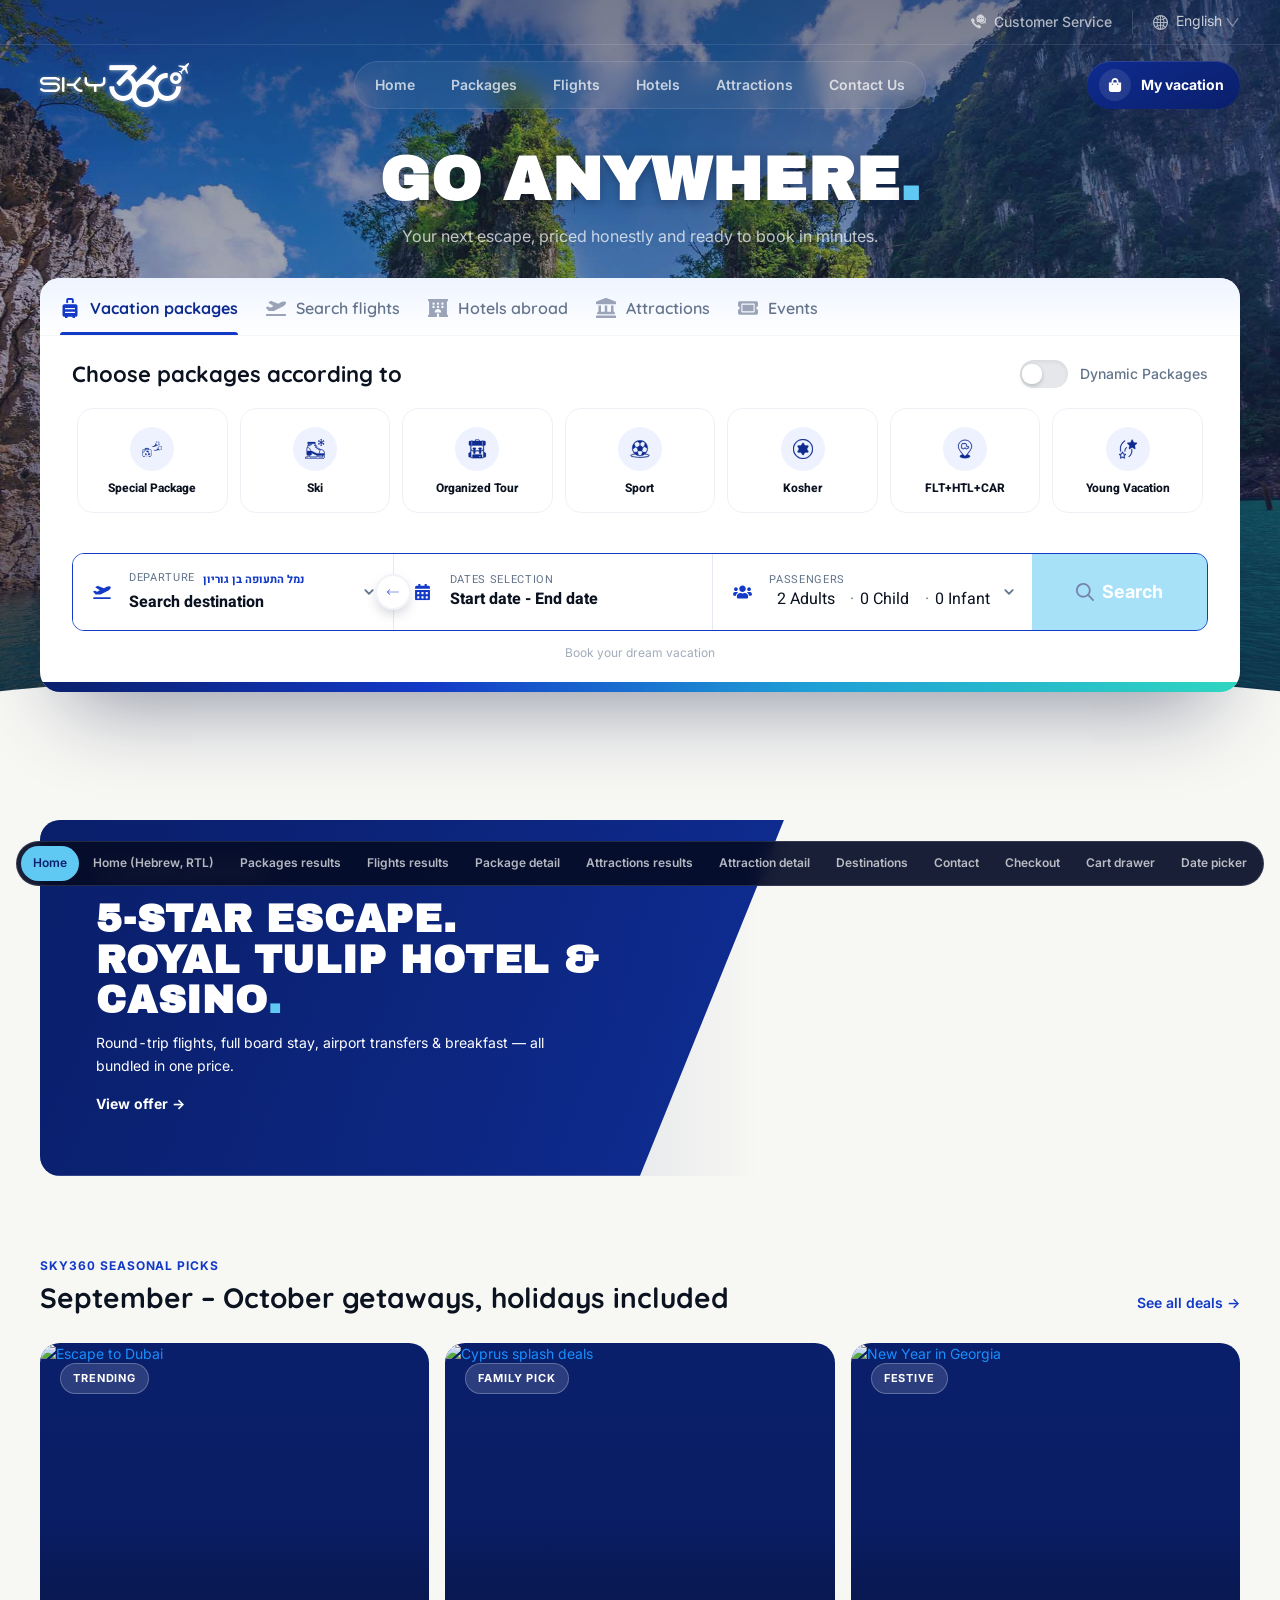
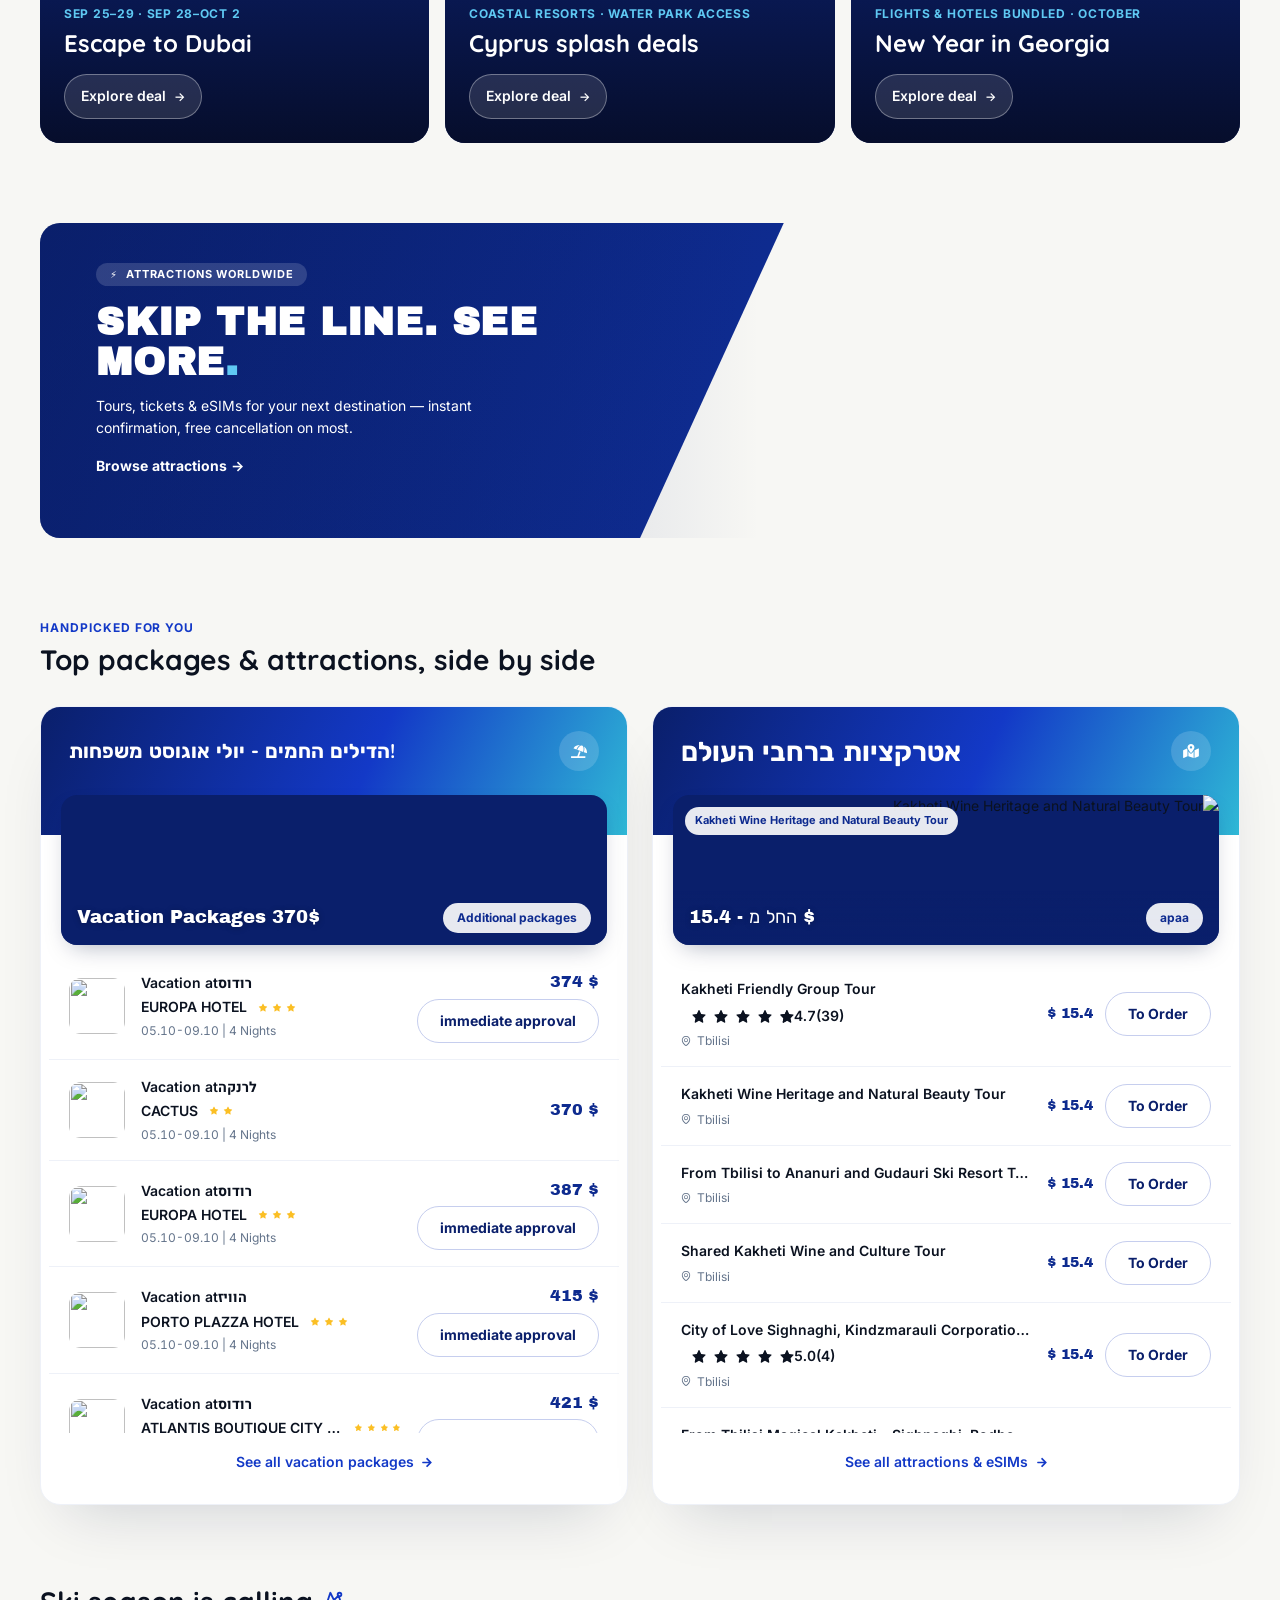
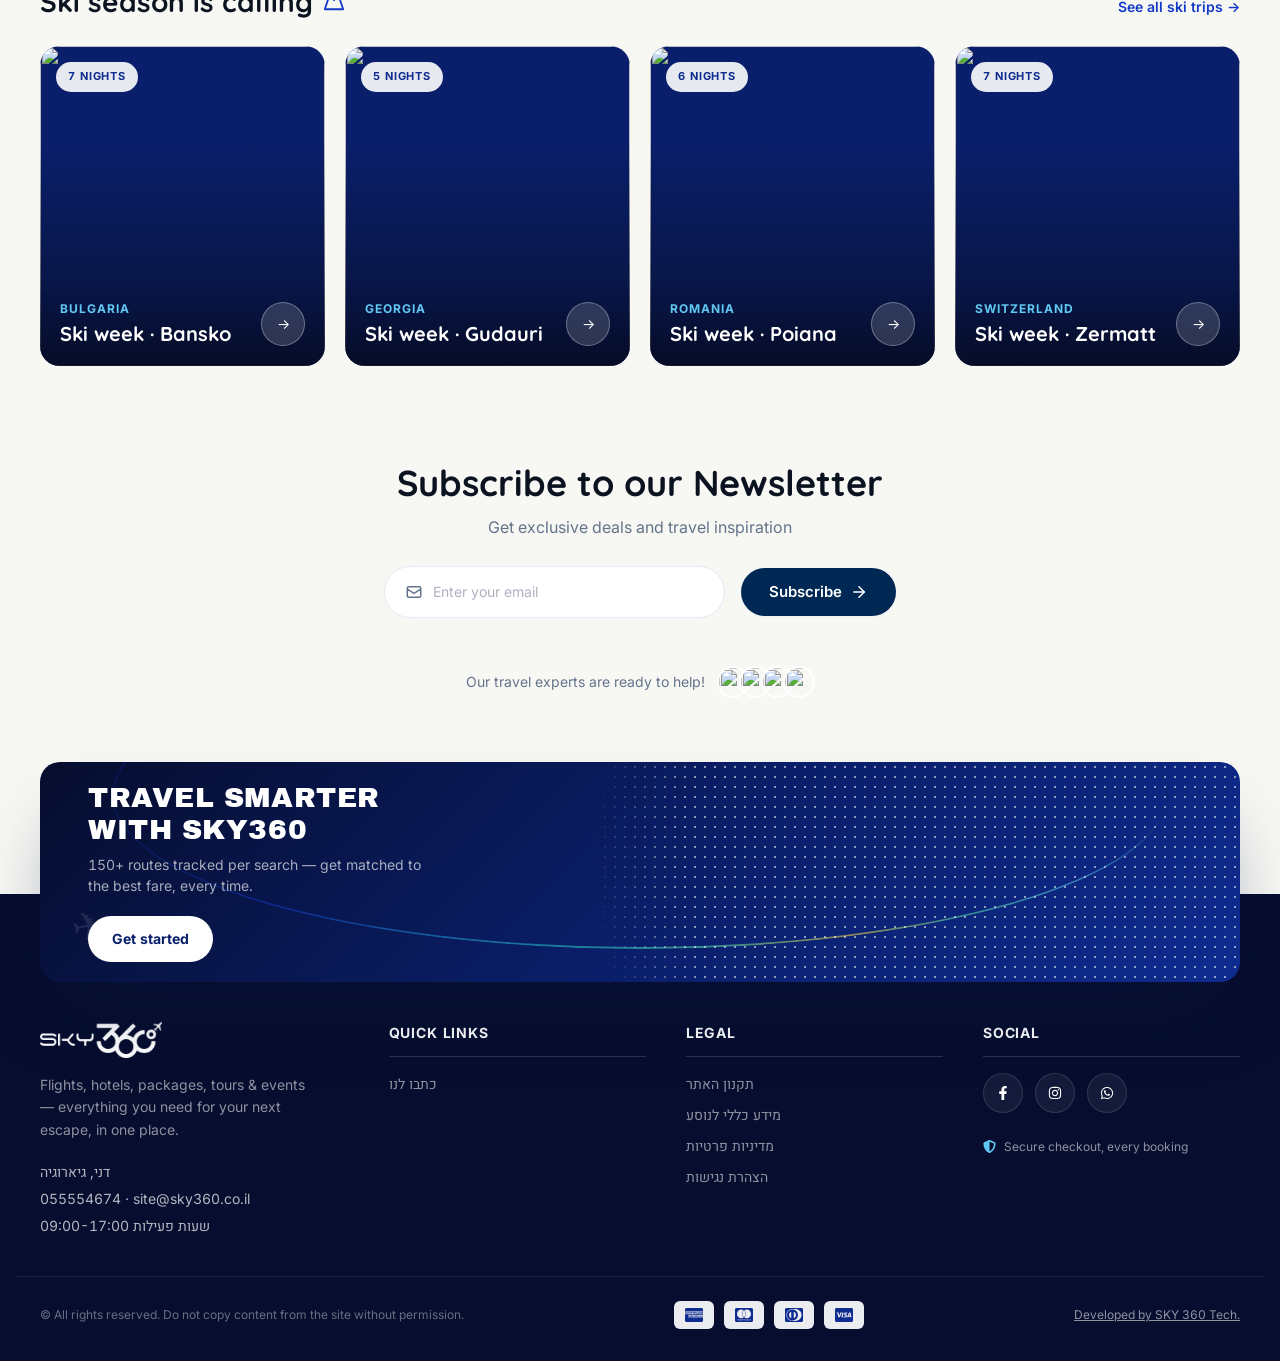
==== index.html @ aa39184b "Sky360 B2C concept — static visual showcase" ====
<!DOCTYPE html>
<html lang="en" translate="no" dir="ltr"><head>
    <meta charset="utf-8">
    <meta name="google" content="notranslate">
    <link rel="icon" href="https://stg-files-upload.s3.eu-central-1.amazonaws.com/uploads/8/Website/dummy_174161148667cee1debe1159.61305663.png">
    <meta name="viewport" content="width=device-width, initial-scale=1, maximum-scale=1.0">
    <meta name="theme-color" content="#000000">

    <!-- Leaflet CSS -->
    

    <!-- <link rel="stylesheet" href="//cdnjs.cloudflare.com/ajax/libs/leaflet.draw/1.0.4/leaflet.draw.css" /> -->

    <!-- Make sure you put this AFTER Leaflet's CSS -->
    <!-- <script
      src="https://unpkg.com/leaflet@1.9.4/dist/leaflet.js"
      integrity="sha256-20nQCchB9co0qIjJZRGuk2/Z9VM+kNiyxNV1lvTlZBo="
      crossorigin=""
    ></script> -->

    <!--
      manifest.json provides metadata used when your web app is installed on a
      user's mobile device or desktop. See https://developers.google.com/web/fundamentals/web-app-manifest/
    -->
    <!-- Concept typography: Inter (body, Hebrew+Latin), Archivo Black (display), Quicksand (round),
         Rubik (Hebrew display/round fallback — Archivo Black and Quicksand are Latin-only). -->
    <link rel="preconnect" href="https://fonts.googleapis.com">
    <link rel="preconnect" href="https://fonts.gstatic.com" crossorigin="">
    <link href="https://fonts.googleapis.com/css2?family=Inter:wght@400;500;600;700;800;900&amp;family=Archivo+Black&amp;family=Quicksand:wght@500;600;700&amp;family=Rubik:wght@500;600;700;800;900&amp;display=swap" rel="stylesheet">
    <link rel="manifest" href="/manifest.json">
    <!--
      Notice the use of  in the tags above.
      It will be replaced with the URL of the `public` folder during the build.
      Only files inside the `public` folder can be referenced from the HTML.

      Unlike "/favicon.ico" or "favicon.ico", "/favicon.ico" will
      work correctly both with client-side routing and a non-root public URL.
      Learn how to configure a non-root public URL by running `npm run build`.
    -->
  <title>Tazo Playground</title><link rel="stylesheet" href="/site.css">
<link rel="stylesheet" href="/showcase.css">
</head>
  <body data-showcase="1" data-vpfsize="0" data-vplspacing="0" data-vpwspacing="0" data-vpimgalt="0"><nav id="vplugin-top-hidden-link"></nav>
    
    <div id="root"><div class="App direction-ltr b2c-sky360 is-home is-concept-demo" id="App" dir="ltr"><div id="ShoppingCart" class="shopping_cart  concept-cart-drawer"><div class="header header-closed"><svg xmlns="http://www.w3.org/2000/svg" id="Capa_1" enable-background="new 0 0 512 512" height="512" viewBox="0 0 512 512" width="512" class="shopping-cart-svg"><path d="m83.191 496.616c-.104 4.043 1.431 7.958 4.254 10.854s6.697 4.53 10.742 4.53h315.627c4.045 0 7.918-1.633 10.741-4.53s4.357-6.811 4.254-10.854l-1.014-39.616h-343.59z"></path><path d="m419.215 121.685c-.208-8.132-6.86-14.616-14.995-14.616h-66.72v-25.569c0-44.939-36.561-81.5-81.5-81.5s-81.5 36.561-81.5 81.5v25.569h-66.72c-8.135 0-14.787 6.484-14.995 14.616l-7.812 305.315h342.055zm-214.715-40.185c0-28.397 23.103-51.5 51.5-51.5s51.5 23.103 51.5 51.5v25.569h-103zm122.186 245.842c-2.859 4.49-7.711 6.944-12.666 6.944-2.758 0-5.546-.759-8.044-2.35l-34.976-22.275v28.757l15.604 15.604c5.858 5.858 5.858 15.355 0 21.213-2.929 2.928-6.769 4.393-10.606 4.393-3.839 0-7.678-1.464-10.606-4.394l-9.392-9.39-9.391 9.391c-5.857 5.858-15.355 5.858-21.213 0s-5.858-15.355 0-21.213l15.604-15.604v-28.757l-34.976 22.275c-2.497 1.591-5.287 2.35-8.044 2.35-4.955 0-9.806-2.454-12.666-6.944-4.45-6.987-2.393-16.259 4.595-20.709l51.091-32.539v-46.562c0-8.284 6.716-15 15-15s15 6.716 15 15v46.562l51.091 32.539c6.987 4.45 9.045 13.721 4.595 20.709z"></path></svg><div>My vacation</div></div></div><button class="bot-fab " aria-label="Chat"><svg stroke="currentColor" fill="currentColor" stroke-width="0" viewBox="0 0 512 512" height="26" width="26" xmlns="http://www.w3.org/2000/svg"><path fill="none" stroke-linecap="round" stroke-miterlimit="10" stroke-width="32" d="M431 320.6c-1-3.6 1.2-8.6 3.3-12.2a33.68 33.68 0 012.1-3.1A162 162 0 00464 215c.3-92.2-77.5-167-173.7-167-83.9 0-153.9 57.1-170.3 132.9a160.7 160.7 0 00-3.7 34.2c0 92.3 74.8 169.1 171 169.1 15.3 0 35.9-4.6 47.2-7.7s22.5-7.2 25.4-8.3a26.44 26.44 0 019.3-1.7 26 26 0 0110.1 2l56.7 20.1a13.52 13.52 0 003.9 1 8 8 0 008-8 12.85 12.85 0 00-.5-2.7z"></path><path fill="none" stroke-linecap="round" stroke-miterlimit="10" stroke-width="32" d="M66.46 232a146.23 146.23 0 006.39 152.67c2.31 3.49 3.61 6.19 3.21 8s-11.93 61.87-11.93 61.87a8 8 0 002.71 7.68A8.17 8.17 0 0072 464a7.26 7.26 0 002.91-.6l56.21-22a15.7 15.7 0 0112 .2c18.94 7.38 39.88 12 60.83 12A159.21 159.21 0 00284 432.11"></path></svg></button><div class="app-wrapper "><div id="Header_dup-layout-wrapper" class="Header_dup"><div class="EDIT-LAYOUT  ONLY-EDIT  "><header class="header-nav " id="header"><div class="header-wrapper"><div class="header-set-3"><div class="header-links header-links-set-3 header-set-3__utility"><div class="customer-support trigger-button"><svg xmlns="http://www.w3.org/2000/svg" width="20px" height="20px" viewBox="0 0 168 156" version="1.1"><g id="#00cbffff"><path fill="var(--primary-color)" opacity="1.00" d=" M 85.98 4.98 C 96.75 -0.27 109.61 -1.07 120.91 2.94 C 133.95 7.35 144.65 18.07 149.12 31.08 C 153.22 42.61 152.38 55.80 146.82 66.71 C 141.27 77.92 130.90 86.61 118.88 90.09 C 105.83 93.99 91.10 91.70 79.92 83.88 C 73.40 86.48 66.87 89.04 60.38 91.71 C 63.09 85.22 65.62 78.66 68.24 72.13 C 59.84 60.33 57.88 44.38 62.78 30.79 C 66.75 19.59 75.26 10.11 85.98 4.98 M 79.16 40.25 C 74.81 41.99 73.94 48.53 77.79 51.27 C 81.48 54.59 87.96 51.83 88.39 46.97 C 89.18 42.18 83.50 37.91 79.16 40.25 M 103.24 40.24 C 98.89 41.94 97.95 48.49 101.80 51.24 C 105.49 54.61 112.02 51.84 112.44 46.95 C 113.20 42.18 107.57 37.93 103.24 40.24 M 127.17 40.29 C 122.91 42.04 122.04 48.49 125.82 51.22 C 129.49 54.62 136.02 51.85 136.48 46.99 C 137.29 42.16 131.51 37.85 127.17 40.29 Z"></path><path fill="var(--primary-color)" opacity="1.00" d=" M 151.56 21.65 C 160.85 28.95 166.64 40.26 168.00 51.92 L 168.00 62.36 C 166.91 69.70 164.31 76.81 160.08 82.93 C 162.93 89.04 164.68 95.66 168.00 101.52 L 168.00 101.89 C 161.34 100.08 155.08 97.07 148.69 94.53 C 140.49 99.81 130.86 103.06 121.04 102.59 C 115.06 102.62 109.39 100.61 103.67 99.17 C 103.59 98.69 103.53 98.21 103.48 97.74 C 125.08 99.88 146.51 85.37 154.23 65.34 C 159.78 51.35 159.05 34.79 151.56 21.65 Z"></path><path fill="var(--primary-color)" opacity="1.00" d=" M 9.69 46.76 C 12.76 44.37 15.73 40.96 19.97 41.05 C 23.08 40.92 26.06 42.58 27.79 45.13 C 32.12 51.21 36.43 57.31 40.71 63.43 C 42.81 66.32 43.24 70.35 41.48 73.51 C 39.36 77.48 37.03 81.33 34.70 85.17 C 44.61 98.70 56.67 110.60 70.07 120.65 C 74.45 118.30 78.55 115.41 83.09 113.38 C 86.91 111.71 90.94 113.69 93.95 116.04 C 99.42 119.95 104.95 123.76 110.39 127.70 C 114.30 130.31 115.67 136.07 113.00 140.03 C 110.22 144.14 106.83 147.82 103.42 151.42 C 101.32 153.73 98.53 156.30 95.12 155.47 C 73.31 150.80 54.06 138.08 38.00 122.99 C 20.39 105.95 5.34 84.92 0.00 60.65 L 0.00 56.95 C 2.28 52.78 6.25 49.92 9.69 46.76 Z"></path></g></svg>Customer Service</div><div class="site-lang  "><span role="img" aria-label="global" class="anticon anticon-global language-selector-globe"><svg viewBox="64 64 896 896" focusable="false" data-icon="global" width="1em" height="1em" fill="currentColor" aria-hidden="true"><path d="M854.4 800.9c.2-.3.5-.6.7-.9C920.6 722.1 960 621.7 960 512s-39.4-210.1-104.8-288c-.2-.3-.5-.5-.7-.8-1.1-1.3-2.1-2.5-3.2-3.7-.4-.5-.8-.9-1.2-1.4l-4.1-4.7-.1-.1c-1.5-1.7-3.1-3.4-4.6-5.1l-.1-.1c-3.2-3.4-6.4-6.8-9.7-10.1l-.1-.1-4.8-4.8-.3-.3c-1.5-1.5-3-2.9-4.5-4.3-.5-.5-1-1-1.6-1.5-1-1-2-1.9-3-2.8-.3-.3-.7-.6-1-1C736.4 109.2 629.5 64 512 64s-224.4 45.2-304.3 119.2c-.3.3-.7.6-1 1-1 .9-2 1.9-3 2.9-.5.5-1 1-1.6 1.5-1.5 1.4-3 2.9-4.5 4.3l-.3.3-4.8 4.8-.1.1c-3.3 3.3-6.5 6.7-9.7 10.1l-.1.1c-1.6 1.7-3.1 3.4-4.6 5.1l-.1.1c-1.4 1.5-2.8 3.1-4.1 4.7-.4.5-.8.9-1.2 1.4-1.1 1.2-2.1 2.5-3.2 3.7-.2.3-.5.5-.7.8C103.4 301.9 64 402.3 64 512s39.4 210.1 104.8 288c.2.3.5.6.7.9l3.1 3.7c.4.5.8.9 1.2 1.4l4.1 4.7c0 .1.1.1.1.2 1.5 1.7 3 3.4 4.6 5l.1.1c3.2 3.4 6.4 6.8 9.6 10.1l.1.1c1.6 1.6 3.1 3.2 4.7 4.7l.3.3c3.3 3.3 6.7 6.5 10.1 9.6 80.1 74 187 119.2 304.5 119.2s224.4-45.2 304.3-119.2a300 300 0 0010-9.6l.3-.3c1.6-1.6 3.2-3.1 4.7-4.7l.1-.1c3.3-3.3 6.5-6.7 9.6-10.1l.1-.1c1.5-1.7 3.1-3.3 4.6-5 0-.1.1-.1.1-.2 1.4-1.5 2.8-3.1 4.1-4.7.4-.5.8-.9 1.2-1.4a99 99 0 003.3-3.7zm4.1-142.6c-13.8 32.6-32 62.8-54.2 90.2a444.07 444.07 0 00-81.5-55.9c11.6-46.9 18.8-98.4 20.7-152.6H887c-3 40.9-12.6 80.6-28.5 118.3zM887 484H743.5c-1.9-54.2-9.1-105.7-20.7-152.6 29.3-15.6 56.6-34.4 81.5-55.9A373.86 373.86 0 01887 484zM658.3 165.5c39.7 16.8 75.8 40 107.6 69.2a394.72 394.72 0 01-59.4 41.8c-15.7-45-35.8-84.1-59.2-115.4 3.7 1.4 7.4 2.9 11 4.4zm-90.6 700.6c-9.2 7.2-18.4 12.7-27.7 16.4V697a389.1 389.1 0 01115.7 26.2c-8.3 24.6-17.9 47.3-29 67.8-17.4 32.4-37.8 58.3-59 75.1zm59-633.1c11 20.6 20.7 43.3 29 67.8A389.1 389.1 0 01540 327V141.6c9.2 3.7 18.5 9.1 27.7 16.4 21.2 16.7 41.6 42.6 59 75zM540 640.9V540h147.5c-1.6 44.2-7.1 87.1-16.3 127.8l-.3 1.2A445.02 445.02 0 00540 640.9zm0-156.9V383.1c45.8-2.8 89.8-12.5 130.9-28.1l.3 1.2c9.2 40.7 14.7 83.5 16.3 127.8H540zm-56 56v100.9c-45.8 2.8-89.8 12.5-130.9 28.1l-.3-1.2c-9.2-40.7-14.7-83.5-16.3-127.8H484zm-147.5-56c1.6-44.2 7.1-87.1 16.3-127.8l.3-1.2c41.1 15.6 85 25.3 130.9 28.1V484H336.5zM484 697v185.4c-9.2-3.7-18.5-9.1-27.7-16.4-21.2-16.7-41.7-42.7-59.1-75.1-11-20.6-20.7-43.3-29-67.8 37.2-14.6 75.9-23.3 115.8-26.1zm0-370a389.1 389.1 0 01-115.7-26.2c8.3-24.6 17.9-47.3 29-67.8 17.4-32.4 37.8-58.4 59.1-75.1 9.2-7.2 18.4-12.7 27.7-16.4V327zM365.7 165.5c3.7-1.5 7.3-3 11-4.4-23.4 31.3-43.5 70.4-59.2 115.4-21-12-40.9-26-59.4-41.8 31.8-29.2 67.9-52.4 107.6-69.2zM165.5 365.7c13.8-32.6 32-62.8 54.2-90.2 24.9 21.5 52.2 40.3 81.5 55.9-11.6 46.9-18.8 98.4-20.7 152.6H137c3-40.9 12.6-80.6 28.5-118.3zM137 540h143.5c1.9 54.2 9.1 105.7 20.7 152.6a444.07 444.07 0 00-81.5 55.9A373.86 373.86 0 01137 540zm228.7 318.5c-39.7-16.8-75.8-40-107.6-69.2 18.5-15.8 38.4-29.7 59.4-41.8 15.7 45 35.8 84.1 59.2 115.4-3.7-1.4-7.4-2.9-11-4.4zm292.6 0c-3.7 1.5-7.3 3-11 4.4 23.4-31.3 43.5-70.4 59.2-115.4 21 12 40.9 26 59.4 41.8a373.81 373.81 0 01-107.6 69.2z"></path></svg></span><div class="ant-select ant-select-borderless language-selector  ant-select-single ant-select-show-arrow"><div class="ant-select-selector"><span class="ant-select-selection-search"><input type="search" autocomplete="off" class="ant-select-selection-search-input" role="combobox" aria-expanded="false" aria-haspopup="listbox" aria-owns="rc_select_0_list" aria-autocomplete="list" aria-controls="rc_select_0_list" aria-activedescendant="rc_select_0_list_0" readonly="" unselectable="on" value="" id="rc_select_0" style="opacity: 0;"></span><span class="ant-select-selection-item" title="English">English</span></div><span class="ant-select-arrow" unselectable="on" aria-hidden="true" style="user-select: none;"><span role="img" aria-label="down" class="anticon anticon-down ant-select-suffix"><svg viewBox="64 64 896 896" focusable="false" data-icon="down" width="1em" height="1em" fill="currentColor" aria-hidden="true"><path d="M884 256h-75c-5.1 0-9.9 2.5-12.9 6.6L512 654.2 227.9 262.6c-3-4.1-7.8-6.6-12.9-6.6h-75c-6.5 0-10.3 7.4-6.5 12.7l352.6 486.1c12.8 17.6 39 17.6 51.7 0l352.6-486.1c3.9-5.3.1-12.7-6.4-12.7z"></path></svg></span></span></div></div></div><div class="header-links header-links-set-3 header-set-3__main"><div class="header-set-3__brand"><a class="bold logo" href="index.html"><img src="/assets/images/sky360/sky360-logo.png" alt="logo"></a></div><nav class="header-set-3__nav" aria-label="main"><a class="false false" href="index.html">Home</a><a class="false false" href="index.html">Packages</a><a class="false false" href="index.html">Flights</a><a class="false false" href="index.html">Hotels</a><a class="false false" href="index.html">Attractions</a><a class="false false" href="index.html">Contact Us</a></nav><div class="header-set-3__account"><button type="button" id="obs-cart-trigger" class="concept-cart-trigger" aria-label="My vacation" aria-expanded="false"><span class="concept-cart-trigger__icon"><svg stroke="currentColor" fill="currentColor" stroke-width="0" viewBox="0 0 448 512" aria-hidden="true" height="1em" width="1em" xmlns="http://www.w3.org/2000/svg"><path d="M352 160v-32C352 57.42 294.579 0 224 0 153.42 0 96 57.42 96 128v32H0v272c0 44.183 35.817 80 80 80h288c44.183 0 80-35.817 80-80V160h-96zm-192-32c0-35.29 28.71-64 64-64s64 28.71 64 64v32H160v-32zm160 120c-13.255 0-24-10.745-24-24s10.745-24 24-24 24 10.745 24 24-10.745 24-24 24zm-192 0c-13.255 0-24-10.745-24-24s10.745-24 24-24 24 10.745 24 24-10.745 24-24 24z"></path></svg></span><span class="concept-cart-trigger__label">My vacation</span></button></div></div></div></div><div class="burger-menu"><div class="menu"><svg stroke="currentColor" fill="none" stroke-width="0" viewBox="0 0 24 24" cursor="pointer" height="37" width="37" xmlns="http://www.w3.org/2000/svg"><path d="M2 6C2 5.44772 2.44772 5 3 5H21C21.5523 5 22 5.44772 22 6C22 6.55228 21.5523 7 21 7H3C2.44772 7 2 6.55228 2 6Z" fill="currentColor"></path><path d="M2 12.0322C2 11.4799 2.44772 11.0322 3 11.0322H21C21.5523 11.0322 22 11.4799 22 12.0322C22 12.5845 21.5523 13.0322 21 13.0322H3C2.44772 13.0322 2 12.5845 2 12.0322Z" fill="currentColor"></path><path d="M3 17.0645C2.44772 17.0645 2 17.5122 2 18.0645C2 18.6167 2.44772 19.0645 3 19.0645H21C21.5523 19.0645 22 18.6167 22 18.0645C22 17.5122 21.5523 17.0645 21 17.0645H3Z" fill="currentColor"></path></svg><a href="index.html"><img src="/assets/images/sky360/sky360-logo.png"></a><span class="shopping-cart-icon-wrapper"><span class="ant-badge"><svg stroke="currentColor" fill="none" stroke-width="0" viewBox="0 0 24 24" cursor="pointer" height="37" width="37" xmlns="http://www.w3.org/2000/svg"><path fill-rule="evenodd" clip-rule="evenodd" d="M5.79166 2H1V4H4.2184L6.9872 16.6776H7V17H20V16.7519L22.1932 7.09095L22.5308 6H6.6552L6.08485 3.38852L5.79166 2ZM19.9869 8H7.092L8.62081 15H18.3978L19.9869 8Z" fill="currentColor"></path><path d="M10 22C11.1046 22 12 21.1046 12 20C12 18.8954 11.1046 18 10 18C8.89543 18 8 18.8954 8 20C8 21.1046 8.89543 22 10 22Z" fill="currentColor"></path><path d="M19 20C19 21.1046 18.1046 22 17 22C15.8954 22 15 21.1046 15 20C15 18.8954 15.8954 18 17 18C18.1046 18 19 18.8954 19 20Z" fill="currentColor"></path></svg></span></span></div></div></header></div></div><div id="SwitchDatePicker-wrapper"><div class="ProductFilterMainPage_dup"><div class="switch-date-picker-wrapper " style="background-image: url(&quot;/static/media/hero-main.337c3c87836abda23122.jpg&quot;);"><div class="hero-heading"><h1 class="title">Go anywhere</h1><p class="subtitle">Your next escape, priced honestly and ready to book in minutes.</p></div><div class="switch-date-picker content-wrapper"><div id="obs-main-tabs"><div class="search-switcher"><div class="ant-row" style="margin-left: -25px; margin-right: -25px; row-gap: 50px;"><div class="ant-col" style="padding-left: 25px; padding-right: 25px;"><div id="obs-main-tab-packages" class="option option-selected"><svg stroke="currentColor" fill="currentColor" stroke-width="0" viewBox="0 0 384 512" height="1em" width="1em" xmlns="http://www.w3.org/2000/svg"><path d="M336 160H48c-26.51 0-48 21.49-48 48v224c0 26.51 21.49 48 48 48h16v16c0 8.84 7.16 16 16 16h32c8.84 0 16-7.16 16-16v-16h128v16c0 8.84 7.16 16 16 16h32c8.84 0 16-7.16 16-16v-16h16c26.51 0 48-21.49 48-48V208c0-26.51-21.49-48-48-48zm-16 216c0 4.42-3.58 8-8 8H72c-4.42 0-8-3.58-8-8v-16c0-4.42 3.58-8 8-8h240c4.42 0 8 3.58 8 8v16zm0-96c0 4.42-3.58 8-8 8H72c-4.42 0-8-3.58-8-8v-16c0-4.42 3.58-8 8-8h240c4.42 0 8 3.58 8 8v16zM144 48h96v80h48V48c0-26.51-21.49-48-48-48h-96c-26.51 0-48 21.49-48 48v80h48V48z"></path></svg><span class="option-name">Vacation packages</span></div></div><div class="ant-col" style="padding-left: 25px; padding-right: 25px;"><div id="obs-main-tab-flights" class="option "><svg stroke="currentColor" fill="currentColor" stroke-width="0" viewBox="0 0 640 512" height="1em" width="1em" xmlns="http://www.w3.org/2000/svg"><path d="M624 448H16c-8.84 0-16 7.16-16 16v32c0 8.84 7.16 16 16 16h608c8.84 0 16-7.16 16-16v-32c0-8.84-7.16-16-16-16zM80.55 341.27c6.28 6.84 15.1 10.72 24.33 10.71l130.54-.18a65.62 65.62 0 0 0 29.64-7.12l290.96-147.65c26.74-13.57 50.71-32.94 67.02-58.31 18.31-28.48 20.3-49.09 13.07-63.65-7.21-14.57-24.74-25.27-58.25-27.45-29.85-1.94-59.54 5.92-86.28 19.48l-98.51 49.99-218.7-82.06a17.799 17.799 0 0 0-18-1.11L90.62 67.29c-10.67 5.41-13.25 19.65-5.17 28.53l156.22 98.1-103.21 52.38-72.35-36.47a17.804 17.804 0 0 0-16.07.02L9.91 230.22c-10.44 5.3-13.19 19.12-5.57 28.08l76.21 82.97z"></path></svg><span class="option-name">Search flights</span></div></div><div class="ant-col" style="padding-left: 25px; padding-right: 25px;"><div id="obs-main-tab-hotels" class="option "><svg stroke="currentColor" fill="currentColor" stroke-width="0" viewBox="0 0 576 512" height="1em" width="1em" xmlns="http://www.w3.org/2000/svg"><path d="M560 64c8.84 0 16-7.16 16-16V16c0-8.84-7.16-16-16-16H16C7.16 0 0 7.16 0 16v32c0 8.84 7.16 16 16 16h15.98v384H16c-8.84 0-16 7.16-16 16v32c0 8.84 7.16 16 16 16h240v-80c0-8.8 7.2-16 16-16h32c8.8 0 16 7.2 16 16v80h240c8.84 0 16-7.16 16-16v-32c0-8.84-7.16-16-16-16h-16V64h16zm-304 44.8c0-6.4 6.4-12.8 12.8-12.8h38.4c6.4 0 12.8 6.4 12.8 12.8v38.4c0 6.4-6.4 12.8-12.8 12.8h-38.4c-6.4 0-12.8-6.4-12.8-12.8v-38.4zm0 96c0-6.4 6.4-12.8 12.8-12.8h38.4c6.4 0 12.8 6.4 12.8 12.8v38.4c0 6.4-6.4 12.8-12.8 12.8h-38.4c-6.4 0-12.8-6.4-12.8-12.8v-38.4zm-128-96c0-6.4 6.4-12.8 12.8-12.8h38.4c6.4 0 12.8 6.4 12.8 12.8v38.4c0 6.4-6.4 12.8-12.8 12.8h-38.4c-6.4 0-12.8-6.4-12.8-12.8v-38.4zM179.2 256h-38.4c-6.4 0-12.8-6.4-12.8-12.8v-38.4c0-6.4 6.4-12.8 12.8-12.8h38.4c6.4 0 12.8 6.4 12.8 12.8v38.4c0 6.4-6.4 12.8-12.8 12.8zM192 384c0-53.02 42.98-96 96-96s96 42.98 96 96H192zm256-140.8c0 6.4-6.4 12.8-12.8 12.8h-38.4c-6.4 0-12.8-6.4-12.8-12.8v-38.4c0-6.4 6.4-12.8 12.8-12.8h38.4c6.4 0 12.8 6.4 12.8 12.8v38.4zm0-96c0 6.4-6.4 12.8-12.8 12.8h-38.4c-6.4 0-12.8-6.4-12.8-12.8v-38.4c0-6.4 6.4-12.8 12.8-12.8h38.4c6.4 0 12.8 6.4 12.8 12.8v38.4z"></path></svg><span class="option-name">Hotels abroad</span></div></div><div class="ant-col" style="padding-left: 25px; padding-right: 25px;"><div id="obs-main-tab-attractions" class="option "><svg stroke="currentColor" fill="currentColor" stroke-width="0" viewBox="0 0 512 512" height="1em" width="1em" xmlns="http://www.w3.org/2000/svg"><path d="M501.62 92.11L267.24 2.04a31.958 31.958 0 0 0-22.47 0L10.38 92.11A16.001 16.001 0 0 0 0 107.09V144c0 8.84 7.16 16 16 16h480c8.84 0 16-7.16 16-16v-36.91c0-6.67-4.14-12.64-10.38-14.98zM64 192v160H48c-8.84 0-16 7.16-16 16v48h448v-48c0-8.84-7.16-16-16-16h-16V192h-64v160h-96V192h-64v160h-96V192H64zm432 256H16c-8.84 0-16 7.16-16 16v32c0 8.84 7.16 16 16 16h480c8.84 0 16-7.16 16-16v-32c0-8.84-7.16-16-16-16z"></path></svg><span class="option-name">Attractions</span></div></div><div class="ant-col" style="padding-left: 25px; padding-right: 25px;"><div id="obs-main-tab-events" class="option "><svg stroke="currentColor" fill="currentColor" stroke-width="0" viewBox="0 0 576 512" height="1em" width="1em" xmlns="http://www.w3.org/2000/svg"><path d="M128 160h320v192H128V160zm400 96c0 26.51 21.49 48 48 48v96c0 26.51-21.49 48-48 48H48c-26.51 0-48-21.49-48-48v-96c26.51 0 48-21.49 48-48s-21.49-48-48-48v-96c0-26.51 21.49-48 48-48h480c26.51 0 48 21.49 48 48v96c-26.51 0-48 21.49-48 48zm-48-104c0-13.255-10.745-24-24-24H120c-13.255 0-24 10.745-24 24v208c0 13.255 10.745 24 24 24h336c13.255 0 24-10.745 24-24V152z"></path></svg><span class="option-name">Events</span></div></div></div></div></div><div id="obs-main-form"><div class="package-search" id="obs-pkg-form"><div class="ant-row ant-row-middle package-header-row"><h2 class="package-header-title">Choose packages according to</h2><div id="obs-pkg-dp-switch" class="dynamic-package-switcher"><button type="button" role="switch" class="ant-switch flight-switch"><div class="ant-switch-handle"></div><span class="ant-switch-inner"></span></button><label>Dynamic Packages</label></div></div><div class="ant-row ant-row-middle package-header-row" style="margin-left: -5px; margin-right: -5px; row-gap: 30px;"><div id="obs-pkg-features" class="ant-col features-col ant-col-xs-24" style="padding-left: 5px; padding-right: 5px;"><div class="feature-select-radio-group-wrapper"><div class="ant-radio-group ant-radio-group-solid"><label class="ant-radio-button-wrapper feature-select-item-wrapper SPECIAL"><span class="ant-radio-button"><input type="radio" class="ant-radio-button-input" value="SPECIAL PACKAGE"><span class="ant-radio-button-inner"></span></span><span><span class="feature-icon icon-SPECIAL PACKAGE "><svg width="87" height="71" viewBox="0 0 87 71" fill="none" xmlns="http://www.w3.org/2000/svg"><path d="M37.7414 37.7943H29.5146V34.115C29.5146 32.2753 28.0168 30.7775 26.1771 30.7775H15.8226C13.9829 30.7775 12.4851 32.2753 12.4851 34.115V37.7943H4.25837C2.6376 37.7943 1.31641 39.1155 1.31641 40.7363V63.5115C1.31641 65.1323 2.6376 66.4535 4.25837 66.4535H5.16474V68.082C5.16474 68.7118 5.67555 69.2227 6.30538 69.2227H10.2152C10.845 69.2227 11.3559 68.7119 11.3559 68.082V66.4535H30.6437V68.082C30.6437 68.7118 31.1584 69.2227 31.7882 69.2227H35.6942C36.3241 69.2227 36.8349 68.7119 36.8349 68.082V66.4535H37.7413C39.3621 66.4535 40.6833 65.1323 40.6833 63.5115V40.7363C40.6834 39.1155 39.3622 37.7943 37.7414 37.7943ZM16.2989 34.5682L25.7278 34.5951V37.7944H16.2759L16.2989 34.5682ZM2.27658 40.7363C2.27658 39.6455 3.16761 38.7545 4.25837 38.7545H11.7477L2.27658 49.5661V40.7363ZM2.27658 51.0216L13.0266 38.7545H16.6023L2.27658 55.1042V51.0216ZM39.7232 63.5115C39.7232 64.6023 38.836 65.4933 37.7414 65.4933H4.25837C3.16761 65.4933 2.27658 64.6023 2.27658 63.5115V56.5637L17.8774 38.7545H37.7413C38.8359 38.7545 39.7231 39.6455 39.7231 40.7363V63.5115H39.7232Z" fill="#002854"></path><path d="M20.4967 57.616L19.2753 58.8105L19.5633 60.4965C19.6171 60.8 19.4942 61.0996 19.2445 61.28C18.9949 61.4605 18.6723 61.4835 18.3996 61.3415L16.8864 60.5464L15.3732 61.3415C15.1005 61.4835 14.7779 61.4605 14.5282 61.28C14.2786 61.0995 14.1556 60.8 14.2095 60.4965L14.4975 58.8105L13.2723 57.616C13.0534 57.4009 12.9728 57.086 13.0687 56.7941C13.1648 56.5023 13.4144 56.2911 13.7178 56.2488L15.4078 56.003L16.1644 54.4705C16.3026 54.194 16.5792 54.0212 16.8865 54.0212C17.1938 54.0212 17.4703 54.194 17.6047 54.4705L18.3613 56.003L20.055 56.2488C20.3584 56.2911 20.6081 56.5023 20.7003 56.7941C20.7962 57.086 20.7194 57.4009 20.4967 57.616Z" fill="#002854"></path><path d="M30.4479 47.4268L28.9385 50.7298C28.7158 51.2214 28.1397 51.4326 27.6481 51.2098L19.7555 47.6034C19.2677 47.3807 19.0527 46.8046 19.2755 46.3168L20.7848 43.0138C21.0114 42.5183 21.5914 42.311 22.0753 42.5338L29.9678 46.1401C30.4556 46.359 30.6707 46.9352 30.4479 47.4268Z" fill="#002854"></path><path d="M35.268 55.7034V59.0256C35.268 59.6094 34.7917 60.0817 34.2118 60.0817H27.2871C26.7032 60.0817 26.2271 59.6093 26.2271 59.0256V55.7034C26.2271 55.1196 26.7033 54.6434 27.2871 54.6434H34.2118C34.7918 54.6434 35.268 55.1196 35.268 55.7034Z" fill="#002854"></path><path d="M76.3709 14.6603L73.4603 10.7611L75.0243 6.15454C75.216 5.57921 75.0711 4.95281 74.6407 4.52241C74.2103 4.09201 73.5881 3.94708 73.0086 4.13885L68.402 5.70278L64.4987 2.79228C64.0129 2.43008 63.3737 2.37463 62.8282 2.65166C62.287 2.92869 61.9546 3.47836 61.9631 4.08779L62.027 8.95007L58.0554 11.7626C57.5568 12.112 57.3054 12.7043 57.4034 13.3052C57.4972 13.9061 57.9191 14.3919 58.4986 14.5752L59.6875 14.9459C56.2486 20.3749 50.1122 24.0013 43.1703 24.3721C42.9573 24.3806 42.7868 24.5468 42.7697 24.7598C42.7484 24.9687 42.889 25.1604 43.0978 25.2115C50.5042 26.9459 58.3664 24.943 64.375 19.9827L64.588 20.6646C64.7671 21.2441 65.2571 21.666 65.858 21.7598C66.4503 21.8578 67.0469 21.6148 67.4006 21.112L70.2131 17.1361L75.0754 17.2C75.6933 17.1957 76.2345 16.8761 76.5115 16.3349C76.7886 15.7895 76.7332 15.1504 76.3709 14.6603ZM75.753 15.9472C75.6253 16.1986 75.378 16.3478 75.0968 16.3478C75.0925 16.3478 75.0925 16.3478 75.0882 16.3478L70.0001 16.2839C69.9958 16.2839 69.9958 16.2839 69.9915 16.2839C69.8551 16.2839 69.723 16.3478 69.6464 16.4629L66.7061 20.6177C66.5399 20.8521 66.2757 20.963 65.9902 20.9203C65.709 20.8735 65.4874 20.6859 65.4022 20.4132L63.8936 15.5509C63.851 15.4188 63.7445 15.3123 63.6124 15.2697L58.7501 13.7611C58.4774 13.6759 58.2899 13.4543 58.2429 13.173C58.2003 12.8918 58.3112 12.6233 58.5455 12.4571L62.7003 9.51671C62.8154 9.43576 62.8836 9.30366 62.8794 9.16303L62.8155 4.07487C62.8112 3.78931 62.9604 3.54216 63.2161 3.41006C63.4717 3.28218 63.7615 3.30354 63.9916 3.47827L68.0698 6.52095C68.1807 6.6019 68.3298 6.62748 68.4619 6.58063L73.2816 4.9485C73.5543 4.85472 73.8355 4.92293 74.0401 5.12323C74.2404 5.32775 74.3086 5.609 74.2149 5.88181L72.5827 10.7015C72.5359 10.8336 72.5615 10.9827 72.6424 11.0936L75.6851 15.1718C75.8596 15.4018 75.8808 15.6915 75.753 15.9472Z" fill="#002854"></path><path d="M83.7814 31.284L86.0484 26.9757C86.3297 26.4388 86.287 25.7996 85.9291 25.3052C85.5711 24.8109 84.9745 24.568 84.3736 24.6703L79.5796 25.4885L76.1832 22.0026C75.7613 21.568 75.1349 21.4145 74.5554 21.6021C73.9758 21.7896 73.5625 22.2797 73.4772 22.8848L72.7741 27.6959L68.4104 29.8479C67.8607 30.1164 67.5241 30.6619 67.5241 31.2712C67.5197 31.8806 67.8608 32.4261 68.4062 32.6945L69.5227 33.2485C65.2741 38.0724 58.6433 40.689 51.7313 39.9602C51.5225 39.9431 51.3223 40.0752 51.2711 40.2797C51.2199 40.4886 51.3264 40.7016 51.5225 40.7783C58.5751 43.6633 66.642 42.9133 73.3623 38.9544L73.4646 39.6661C73.5498 40.2712 73.9632 40.7613 74.5427 40.9488C75.118 41.1362 75.7445 40.9871 76.1749 40.5482L79.5712 37.0666L84.3653 37.8933C84.9661 37.9999 85.5627 37.7569 85.9207 37.2626C86.2787 36.7726 86.3255 36.1291 86.04 35.5921L83.7814 31.284ZM85.2301 36.76C85.0597 36.9944 84.7912 37.1009 84.51 37.054L79.4943 36.189C79.3579 36.1677 79.2173 36.2102 79.1193 36.3125L75.561 39.9518C75.3607 40.1606 75.0795 40.2288 74.8068 40.1393C74.534 40.0498 74.3466 39.8282 74.3082 39.5469L73.5795 34.5099C73.5582 34.3693 73.4729 34.2499 73.345 34.186L68.7854 31.9317C68.5297 31.8038 68.372 31.5567 68.3762 31.2712C68.3762 30.9857 68.5296 30.7385 68.7854 30.6107L73.3494 28.3607C73.4771 28.301 73.5624 28.1817 73.5838 28.0411L74.3167 23.0041C74.3593 22.7229 74.5468 22.5013 74.8195 22.4118C75.088 22.3265 75.3735 22.3905 75.5738 22.5992L79.1235 26.2469C79.2215 26.3449 79.3621 26.3919 79.5028 26.3663L84.5184 25.5097C84.7997 25.4629 85.0682 25.5736 85.2386 25.8037C85.4048 26.0381 85.4261 26.3279 85.294 26.5793L82.9204 31.0836C82.8565 31.2071 82.8565 31.3563 82.9204 31.4799L85.2854 35.9842C85.4219 36.2401 85.4007 36.5299 85.2301 36.76Z" fill="#002854"></path></svg></span><div class="feature-label label-SPECIAL PACKAGE">Special Package</div></span></label><label class="ant-radio-button-wrapper feature-select-item-wrapper "><span class="ant-radio-button"><input type="radio" class="ant-radio-button-input" value="SKI"><span class="ant-radio-button-inner"></span></span><span><span class="feature-icon icon-SKI "><svg width="42" height="42" viewBox="0 0 42 42" fill="none" xmlns="http://www.w3.org/2000/svg"><g clip-path="url(#clip0_114_468)"><path d="M38.4994 23.7863C37.2932 22.6484 35.681 21.9931 34.0004 21.8604C32.8344 21.776 31.5277 21.5589 30.2734 21.189L30.6915 20.7508C30.8483 20.5899 30.8402 20.3367 30.6794 20.1799C30.5226 20.027 30.2653 20.0351 30.1125 20.1959L29.421 20.9156C28.5003 20.5779 27.6599 20.1557 26.888 19.6491L27.7444 19.1023C27.9294 18.9816 27.9857 18.7324 27.8651 18.5474C27.7444 18.3584 27.4952 18.3062 27.3102 18.4268L26.1844 19.1505C25.3683 18.5233 24.6486 17.7876 24.0214 16.9432L25.6216 16.4528C25.8347 16.3884 25.9553 16.1633 25.887 15.9502C25.8227 15.737 25.5975 15.6165 25.3844 15.6848L23.5389 16.2517C23.0646 15.5079 22.6544 14.6877 22.3046 13.7951L24.1903 13.6383C24.4114 13.6182 24.5762 13.4252 24.5561 13.2001C24.536 12.9789 24.343 12.8141 24.1219 12.8342L22.0191 13.0152C21.6854 12.0221 21.4201 10.9445 21.2271 9.78264C21.79 9.48511 22.176 8.90211 22.176 8.22667C22.176 7.24566 21.38 6.45364 20.403 6.45364H6.96625C5.98524 6.45364 5.19323 7.24566 5.19323 8.22667C5.19323 8.91819 5.59526 9.51727 6.18228 9.80675V10.7797C6.18228 12.3879 5.86063 13.9479 5.23342 15.4234C4.86354 16.4728 3.57294 18.4871 3.57294 21.8965V32.6676C3.57294 33.5441 4.28457 34.2558 5.16107 34.2558H6.126V37.3275H2.58389C1.42996 37.3275 0.493164 38.2643 0.493164 39.4142C0.493164 40.5681 1.42996 41.5049 2.58389 41.5049H36.8431C37.7196 41.5049 38.5397 41.2556 39.1992 40.7893C39.2394 40.7451 40.7712 39.8244 41.0205 37.6975C41.1451 36.6481 40.908 35.5867 40.3692 34.674C41.0366 34.3564 41.503 33.685 41.503 32.9009V30.8103C41.503 30.7339 41.5071 30.6575 41.5071 30.5811C41.5068 27.9435 40.4977 25.6558 38.4994 23.7863ZM6.38719 14.6194H11.1797C11.4009 14.6194 11.5817 14.4384 11.5817 14.2173C11.5817 13.9963 11.4008 13.8153 11.1797 13.8153H6.61228C6.75707 13.2323 6.86158 12.6413 6.92187 12.0422H14.4806C14.7017 12.0422 14.8826 11.8613 14.8826 11.6402C14.8826 11.419 14.7016 11.2381 14.4806 11.2381H6.97421C6.9943 10.6672 6.97823 10.8401 6.98627 9.99575H20.4431C20.632 11.1014 20.8893 12.1227 21.2029 13.0836L19.3575 13.2404C19.1363 13.2605 18.9715 13.4535 18.9916 13.6746C19.0077 13.8958 19.2047 14.0606 19.4258 14.0405L21.4723 13.8675C21.8342 14.8204 22.2724 15.6889 22.7669 16.4889L21.2955 16.9432C21.0823 17.0075 20.9658 17.2327 21.0301 17.4458C21.0944 17.6549 21.3196 17.7755 21.5327 17.7112L23.2294 17.1885C23.8807 18.1052 24.6325 18.9093 25.4849 19.5968L24.2988 20.3566C24.1099 20.4772 24.0575 20.7265 24.1782 20.9155C24.2988 21.1005 24.5441 21.1568 24.7331 21.0362L26.1643 20.1155C26.9725 20.6824 27.8651 21.1487 28.834 21.5307L28.0902 22.3067C27.9375 22.4675 27.9415 22.7208 28.1023 22.8736C28.2631 23.0264 28.5163 23.0224 28.6692 22.8615L29.6582 21.8283C30.4262 22.0816 31.2423 22.2785 32.0987 22.4233C30.2131 24.498 29.4532 27.5093 30.4262 30.4082H26.7272C25.7663 30.4082 24.8336 30.2031 23.9571 29.8051L19.0842 27.5817L15.2566 25.8368C14.2555 25.3825 13.1417 25.2297 12.0602 25.2819C11.827 21.3619 9.30209 17.9404 5.6193 16.5694C5.8886 15.9059 6.11378 15.4677 6.38719 14.6194ZM35.8378 34.8629C36.4891 35.4338 36.9355 36.0691 37.1726 36.7566C37.2168 36.8892 37.1967 37.038 37.1123 37.1506C37.0319 37.2631 36.9072 37.3275 36.7706 37.3275H29.4572V34.8629H35.8378ZM25.4848 34.7584V37.3275H10.0981V34.2558H12.2169C13.0934 34.2558 13.805 33.5441 13.805 32.6676V29.403L23.957 34.2759C24.4395 34.5091 24.9541 34.6659 25.4848 34.7584ZM4.37685 25.2819V21.8966C4.37685 20.2763 4.71055 18.7163 5.30561 17.3011C8.69498 18.5515 11.0309 21.6836 11.2601 25.2819H4.37685ZM40.2243 37.6049C40.0232 39.3217 38.7567 40.1379 38.7326 40.1379C38.7326 40.1379 38.7326 40.1379 38.7286 40.1379C38.1978 40.5037 37.5465 40.7008 36.8429 40.7008H2.58373C1.87613 40.7008 1.29715 40.1218 1.29715 39.4142C1.29715 38.7066 1.87613 38.1317 2.58373 38.1317H6.52787C6.74903 38.1317 6.92991 37.9507 6.92991 37.7296V34.2558H9.29405V37.7296C9.29405 37.9508 9.47099 38.1317 9.69608 38.1317H25.8868C26.108 38.1317 26.2889 37.9507 26.2889 37.7296V34.863H28.6529V37.7296C28.6529 37.9508 28.8339 38.1317 29.055 38.1317H36.7704C37.1684 38.1317 37.5344 37.9468 37.7675 37.6211C38.0007 37.2954 38.061 36.8772 37.9324 36.4953C37.7353 35.9123 37.4057 35.3696 36.9675 34.863H39.5486C40.0915 35.671 40.3368 36.644 40.2243 37.6049ZM31.2705 30.4082C30.2412 27.6741 30.9488 24.5823 33.0757 22.5761C33.3331 22.6082 33.6748 22.6444 33.9402 22.6645C35.4841 22.7851 36.9073 23.3922 37.9486 24.3732C39.7579 26.0699 40.6625 28.048 40.6987 30.4081H31.2705V30.4082Z" fill="#0066FF"></path><path d="M38.1378 5.33991L35.9787 6.62246L36.1838 6.97626C36.3124 7.20144 36.3124 7.48289 36.1838 7.70798V7.712L35.9385 8.13414L38.1177 9.48503L39.754 9.02664C39.9712 8.96634 40.1922 9.09095 40.2526 9.30407C40.3089 9.51718 40.1843 9.74236 39.9712 9.80265L39.0424 10.06L39.6616 10.4419C39.8506 10.5586 39.9068 10.8078 39.7902 10.9968C39.6736 11.1858 39.4243 11.2421 39.2394 11.1254L38.6081 10.7354L38.8011 11.6883C38.8413 11.9054 38.7007 12.1145 38.4835 12.1587C38.2664 12.2029 38.0533 12.0622 38.0091 11.8451L37.6714 10.1565L35.5365 8.8337L35.3757 9.10711C35.2471 9.33228 35.0018 9.47297 34.7404 9.47297H34.3706V12.0582L35.625 13.2081C35.7898 13.3609 35.8019 13.6142 35.6491 13.779C35.5004 13.9399 35.2471 13.952 35.0822 13.8032L34.3706 13.1518V13.7911C34.3706 14.0122 34.1936 14.1931 33.9685 14.1931C33.7474 14.1931 33.5665 14.0122 33.5665 13.7911V13.1357L32.8629 13.7991C32.698 13.9519 32.4447 13.9438 32.292 13.779C32.1432 13.6183 32.1513 13.3649 32.3121 13.2121L33.5665 12.0341V9.47297H33.1242C32.8628 9.47297 32.6216 9.33622 32.4889 9.10711L32.308 8.7935L30.1208 10.0921L29.767 11.7607C29.7227 11.9778 29.5056 12.1145 29.2926 12.0702C29.0754 12.022 28.9348 11.8089 28.983 11.5918L29.18 10.6509L28.6292 10.9766C28.4403 11.0891 28.191 11.0289 28.0783 10.8358C27.9658 10.6469 28.0301 10.3976 28.219 10.285L28.7819 9.95129L27.8532 9.6819C27.6401 9.62161 27.5154 9.39643 27.5757 9.18332C27.6401 8.9702 27.8612 8.84961 28.0743 8.90991L29.7308 9.38839L31.9059 8.0978L31.6848 7.71184C31.5521 7.48264 31.5521 7.20119 31.6848 6.9761L31.9099 6.5821L29.7509 5.24327L28.1105 5.70568C27.8974 5.76598 27.6763 5.63735 27.6159 5.42423C27.5556 5.21112 27.6802 4.99004 27.8934 4.92975L28.8221 4.6684L28.2793 4.33068C28.0904 4.21411 28.03 3.96884 28.1467 3.77984C28.2633 3.59092 28.5125 3.53054 28.7015 3.64719L29.2564 3.99295L29.0675 3.0441C29.0233 2.82696 29.1639 2.61393 29.3811 2.56963C29.6022 2.52541 29.8113 2.66618 29.8555 2.88725L30.1932 4.57587L32.3121 5.88656L32.489 5.57698C32.6216 5.3518 32.8629 5.21112 33.1243 5.21112H33.5666V2.7145L32.3162 1.56458C32.1514 1.41184 32.1392 1.15853 32.292 0.993644C32.4408 0.832863 32.6941 0.820722 32.859 0.969527L33.5666 1.62086V0.897175C33.5666 0.671999 33.7474 0.49514 33.9686 0.49514C34.1938 0.49514 34.3706 0.672082 34.3706 0.897175V1.63693L35.0782 0.973546C35.239 0.820722 35.4963 0.828843 35.6452 0.993644C35.7979 1.15451 35.7899 1.40774 35.6291 1.56056L34.3706 2.73861V5.21128H34.7405C35.0019 5.21128 35.2471 5.35205 35.3758 5.58116L35.5768 5.9229L37.7479 4.63632L38.0977 2.97183C38.1419 2.75469 38.3591 2.61401 38.5762 2.66224C38.7933 2.70646 38.93 2.91957 38.8858 3.13663L38.6847 4.08146L39.312 3.70757C39.501 3.59502 39.7502 3.65933 39.8628 3.85227C39.9753 4.04127 39.911 4.28646 39.7221 4.40311L39.0869 4.77701L40.0156 5.05042C40.2287 5.11071 40.3493 5.33187 40.289 5.5449C40.2287 5.75802 40.0076 5.88262 39.7904 5.82233L38.1378 5.33991Z" fill="#0066FF"></path></g><defs><clipPath id="clip0_114_468"><rect width="42" height="42" fill="#0066FF"></rect></clipPath></defs></svg></span><div class="feature-label label-SKI">Ski</div></span></label><label class="ant-radio-button-wrapper feature-select-item-wrapper "><span class="ant-radio-button"><input type="radio" class="ant-radio-button-input" value="TOUR"><span class="ant-radio-button-inner"></span></span><span><span class="feature-icon icon-TOUR "><svg width="43" height="42" viewBox="0 0 43 42" fill="none" xmlns="http://www.w3.org/2000/svg" stroke="#fff"><g clip-path="url(#clip0_161_133)"><path d="M5.50001 38.875H7.85126C8.1197 39.487 8.56024 40.0078 9.11927 40.374C9.67831 40.7402 10.3317 40.9359 11 40.9375H33C33.6683 40.9359 34.3217 40.7402 34.8808 40.374C35.4398 40.0078 35.8803 39.487 36.1488 38.875H38.5C39.0465 38.8734 39.5702 38.6555 39.9566 38.2691C40.3431 37.8827 40.5609 37.359 40.5625 36.8125V30.79C40.5639 30.4059 40.4577 30.0291 40.256 29.7023C40.0543 29.3755 39.7652 29.1116 39.4213 28.9406L36.4375 27.4488V13.4375H37.8125C38.359 13.4359 38.8827 13.218 39.2691 12.8316C39.6556 12.4452 39.8734 11.9215 39.875 11.375V5.875C39.8734 5.32849 39.6556 4.80484 39.2691 4.4184C38.8827 4.03195 38.359 3.81413 37.8125 3.8125H35.75C35.75 3.63016 35.6776 3.4553 35.5486 3.32636C35.4197 3.19743 35.2448 3.125 35.0625 3.125H32.3125C32.1302 3.125 31.9553 3.19743 31.8264 3.32636C31.6974 3.4553 31.625 3.63016 31.625 3.8125H26.8125V2.4375C26.8109 1.89099 26.5931 1.36734 26.2066 0.980895C25.8202 0.594455 25.2965 0.376632 24.75 0.375H19.25C18.7035 0.376632 18.1798 0.594455 17.7934 0.980895C17.407 1.36734 17.1891 1.89099 17.1875 2.4375V3.8125H12.375C12.375 3.63016 12.3026 3.4553 12.1736 3.32636C12.0447 3.19743 11.8698 3.125 11.6875 3.125H8.93751C8.75518 3.125 8.58031 3.19743 8.45138 3.32636C8.32245 3.4553 8.25001 3.63016 8.25001 3.8125H6.18751C5.64101 3.81413 5.11735 4.03195 4.73091 4.4184C4.34447 4.80484 4.12665 5.32849 4.12501 5.875V11.375C4.12665 11.9215 4.34447 12.4452 4.73091 12.8316C5.11735 13.218 5.64101 13.4359 6.18751 13.4375H7.56251V27.4488L4.57876 28.9406C4.23485 29.1116 3.94568 29.3755 3.74398 29.7023C3.54228 30.0291 3.43612 30.4059 3.43751 30.79V36.8125C3.43915 37.359 3.65697 37.8827 4.04341 38.2691C4.42985 38.6555 4.95351 38.8734 5.50001 38.875ZM28.875 37.5H26.125C25.9427 37.5 25.7678 37.4276 25.6389 37.2986C25.5099 37.1697 25.4375 36.9948 25.4375 36.8125C25.4375 36.6302 25.5099 36.4553 25.6389 36.3264C25.7678 36.1974 25.9427 36.125 26.125 36.125H28.875C29.0573 36.125 29.2322 36.1974 29.3611 36.3264C29.4901 36.4553 29.5625 36.6302 29.5625 36.8125C29.5625 36.9948 29.4901 37.1697 29.3611 37.2986C29.2322 37.4276 29.0573 37.5 28.875 37.5ZM33 4.5H34.375V12.75H33V4.5ZM18.5625 2.4375C18.5625 2.25516 18.6349 2.0803 18.7639 1.95136C18.8928 1.82243 19.0677 1.75 19.25 1.75H24.75C24.9323 1.75 25.1072 1.82243 25.2361 1.95136C25.3651 2.0803 25.4375 2.25516 25.4375 2.4375V3.8125H18.5625V2.4375ZM9.62501 4.5H11V12.75H9.62501V4.5ZM8.93751 14.125H11.6875C11.8698 14.125 12.0447 14.0526 12.1736 13.9236C12.3026 13.7947 12.375 13.6198 12.375 13.4375H31.625C31.625 13.6198 31.6974 13.7947 31.8264 13.9236C31.9553 14.0526 32.1302 14.125 32.3125 14.125H35.0625V19.625C35.0611 20.9009 34.5536 22.1241 33.6514 23.0263C32.7492 23.9285 31.5259 24.436 30.25 24.4375V21.6531C30.6677 21.5683 31.039 21.3313 31.2918 20.9881C31.5446 20.645 31.6609 20.2201 31.618 19.796C31.5752 19.3719 31.3763 18.9789 31.06 18.6932C30.7437 18.4075 30.3325 18.2496 29.9063 18.25H26.4688C26.0425 18.2496 25.6313 18.4075 25.315 18.6932C24.9987 18.9789 24.7998 19.3719 24.757 19.796C24.7141 20.2201 24.8304 20.645 25.0832 20.9881C25.336 21.3313 25.7073 21.5683 26.125 21.6531V24.4375H17.875V21.6531C18.2927 21.5683 18.664 21.3313 18.9168 20.9881C19.1696 20.645 19.2859 20.2201 19.243 19.796C19.2002 19.3719 19.0013 18.9789 18.685 18.6932C18.3687 18.4075 17.9575 18.2496 17.5313 18.25H14.0938C13.6675 18.2496 13.2563 18.4075 12.94 18.6932C12.6237 18.9789 12.4248 19.3719 12.382 19.796C12.3392 20.2201 12.4554 20.645 12.7082 20.9881C12.961 21.3313 13.3323 21.5683 13.75 21.6531V24.4375C12.4741 24.436 11.2509 23.9285 10.3487 23.0263C9.44647 22.1241 8.93897 20.9009 8.93751 19.625V14.125ZM8.93751 23.5025C9.51505 24.2238 10.2475 24.806 11.0805 25.2059C11.9136 25.6058 12.826 25.8131 13.75 25.8125V29.25C13.75 29.797 13.9673 30.3216 14.3541 30.7084C14.7409 31.0952 15.2655 31.3125 15.8125 31.3125C16.3595 31.3125 16.8841 31.0952 17.2709 30.7084C17.6577 30.3216 17.875 29.797 17.875 29.25V25.8125H26.125V29.25C26.125 29.797 26.3423 30.3216 26.7291 30.7084C27.1159 31.0952 27.6405 31.3125 28.1875 31.3125C28.7345 31.3125 29.2591 31.0952 29.6459 30.7084C30.0327 30.3216 30.25 29.797 30.25 29.25V25.8125C31.1741 25.8131 32.0864 25.6058 32.9195 25.2059C33.7525 24.806 34.485 24.2238 35.0625 23.5025V37.5C35.0609 38.0465 34.8431 38.5702 34.4566 38.9566C34.0702 39.343 33.5465 39.5609 33 39.5625H32.3125V34.75C32.3109 34.2035 32.0931 33.6798 31.7066 33.2934C31.3202 32.907 30.7965 32.6891 30.25 32.6875H13.75C13.2035 32.6891 12.6798 32.907 12.2934 33.2934C11.907 33.6798 11.6891 34.2035 11.6875 34.75V39.5625H11C10.4535 39.5609 9.92985 39.343 9.54341 38.9566C9.15697 38.5702 8.93915 38.0465 8.93751 37.5V23.5025Z" fill="#0066FF"></path></g><defs><clipPath id="clip0_161_133"><rect width="42.3415" height="42" fill="white" transform="translate(0.325195)"></rect></clipPath></defs></svg></span><div class="feature-label label-TOUR">Organized Tour</div></span></label><label class="ant-radio-button-wrapper feature-select-item-wrapper "><span class="ant-radio-button"><input type="radio" class="ant-radio-button-input" value="SPORT"><span class="ant-radio-button-inner"></span></span><span><span class="feature-icon icon-SPORT "><svg width="42" height="42" viewBox="0 0 42 42" fill="none" xmlns="http://www.w3.org/2000/svg"><path d="M32.2776 31.0821C35.4992 27.9929 37.3326 23.7843 37.3326 19.2388C37.3326 10.2078 30.0388 2.85789 20.9999 2.85789C12.009 2.85789 4.66313 10.1557 4.66313 19.2388C4.66313 23.6961 6.4565 27.9568 9.71822 31.0862C5.05228 31.7201 1.14062 32.8555 1.14062 34.7571C1.14062 38.2275 14.1274 39.1422 20.9999 39.1422C27.8684 39.1422 40.8592 38.2275 40.8592 34.7571C40.8592 32.8514 36.9435 31.72 32.2776 31.0821ZM36.1251 19.4955C36.0769 22.5727 35.118 25.5015 33.3488 28.005L27.1343 27.5516L25.2647 24.7592C25.3088 24.6629 27.3229 18.4805 27.3509 18.312L30.2596 16.0813C30.4521 16.2538 36.0849 19.4755 36.1251 19.4955ZM21.5456 8.79154C21.6659 8.72337 20.8435 9.30907 26.5846 5.13663C28.3739 5.8508 30.0349 6.91794 31.435 8.25399C31.1903 8.60705 31.3548 8.35833 29.9626 14.7935L26.8573 17.1726C21.2967 13.1285 21.7019 13.4053 21.5455 13.3171V8.79154H21.5456ZM24.2656 25.4292L26.031 28.069C25.9949 28.1252 25.9588 28.1854 25.9347 28.2536L23.5155 34.1954C21.8625 34.4763 20.1494 34.4803 18.4845 34.2034C18.4765 33.8624 15.9048 27.684 15.8847 27.6439L17.5376 25.4052C17.7301 25.4453 24.2255 25.4292 24.2656 25.4292ZM15.4112 5.13663L20.3299 8.71533C20.3339 8.71935 20.3379 8.71935 20.3419 8.72337V13.3853C20.3379 13.3893 20.3339 13.3893 20.3299 13.3933L15.0982 17.2047C15.0621 17.2328 15.03 17.2609 14.9979 17.293L11.5195 16.0252C11.4794 15.8767 11.6159 16.2138 8.90775 10.1236C10.5888 7.88083 12.8235 6.16768 15.4112 5.13663ZM8.38226 27.5676C8.37422 27.5676 8.36618 27.5716 8.35823 27.5716C7.19076 25.7943 6.40843 23.7843 6.07144 21.6981C6.42048 21.5456 6.15971 21.67 11.1626 17.1766L14.6811 18.4565C14.6811 18.4645 14.6811 18.4685 14.6851 18.4765L16.659 24.5707L14.7895 27.0942L8.38226 27.5676ZM20.9999 37.9386C8.75132 37.9386 2.34419 35.8684 2.34419 34.7571C2.34419 34.0068 5.26893 32.8232 10.9218 32.1332C13.8024 34.4 17.345 35.6156 20.9999 35.6156C24.5746 35.6156 28.1292 34.4481 31.07 32.1332C36.7268 32.8232 39.6556 34.0068 39.6556 34.7571C39.6556 35.8684 33.2445 37.9386 20.9999 37.9386Z" fill="#0066FF"></path></svg></span><div class="feature-label label-SPORT">Sport</div></span></label><label class="ant-radio-button-wrapper feature-select-item-wrapper "><span class="ant-radio-button"><input type="radio" class="ant-radio-button-input" value="KOSHER"><span class="ant-radio-button-inner"></span></span><span><span class="feature-icon icon-KOSHER "><svg width="42" height="42" viewBox="0 0 42 42" fill="none" xmlns="http://www.w3.org/2000/svg"><g clip-path="url(#clip0_149_180)"><path d="M21 1.88672C25.4094 1.88994 29.6821 3.41714 33.0944 6.20966C36.5068 9.00218 38.8491 12.8883 39.7245 17.2099C40.5999 21.5315 39.9547 26.0228 37.8981 29.9232C35.8415 33.8236 32.4999 36.8932 28.4394 38.6121C23.7727 40.5615 18.5237 40.5825 13.8416 38.6703C9.15947 36.7582 5.42573 33.0688 3.45778 28.4099C1.48983 23.751 1.44803 18.5021 3.34152 13.8124C5.23501 9.12273 8.90952 5.37435 13.5606 3.38789C15.9142 2.39227 18.4445 1.88169 21 1.88672ZM21 0C9.40242 0 0 9.40242 0 21C0 32.5976 9.40242 42 21 42C32.5976 42 42 32.5976 42 21C42 9.40242 32.5976 0 21 0Z" fill="#0066FF"></path><path d="M22.26 8.68465L25.1836 13.7509H31.034C31.2893 13.751 31.5401 13.8183 31.7612 13.946C31.9822 14.0737 32.1658 14.2573 32.2935 14.4784C32.4212 14.6995 32.4884 14.9503 32.4885 15.2056C32.4886 15.4609 32.4215 15.7117 32.294 15.9329L29.3671 21L32.2924 26.0671C32.4199 26.2883 32.487 26.5391 32.4869 26.7944C32.4868 27.0497 32.4195 27.3005 32.2919 27.5216C32.1642 27.7427 31.9806 27.9263 31.7595 28.054C31.5385 28.1817 31.2877 28.249 31.0324 28.2491H25.1836L22.2583 33.3154C22.1307 33.5367 21.9471 33.7205 21.7259 33.8482C21.5047 33.976 21.2538 34.0433 20.9983 34.0433C20.7429 34.0433 20.4919 33.976 20.2707 33.8482C20.0495 33.7205 19.8659 33.5367 19.7383 33.3154L16.8164 28.2491H10.9643C10.709 28.249 10.4582 28.1817 10.2371 28.054C10.016 27.9263 9.83245 27.7427 9.70478 27.5216C9.57711 27.3005 9.50986 27.0497 9.50977 26.7944C9.50967 26.5391 9.57675 26.2883 9.70426 26.0671L12.6328 21L9.70426 15.9329C9.57675 15.7117 9.50967 15.4609 9.50977 15.2056C9.50986 14.9503 9.57711 14.6995 9.70478 14.4784C9.83245 14.2573 10.016 14.0737 10.2371 13.946C10.4582 13.8183 10.709 13.751 10.9643 13.7509H16.8164L19.7416 8.68465C19.8693 8.46373 20.0529 8.28029 20.2739 8.15276C20.4949 8.02523 20.7456 7.9581 21.0008 7.9581C21.256 7.9581 21.5066 8.02523 21.7277 8.15276C21.9487 8.28029 22.1323 8.46373 22.26 8.68465Z" fill="#0066FF"></path></g><defs><clipPath id="clip0_149_180"><rect width="42" height="42" fill="white"></rect></clipPath></defs></svg></span><div class="feature-label label-KOSHER">Kosher</div></span></label><label class="ant-radio-button-wrapper feature-select-item-wrapper "><span class="ant-radio-button"><input type="radio" class="ant-radio-button-input" value="FLT+HTL+CAR"><span class="ant-radio-button-inner"></span></span><span><span class="feature-icon icon-FLT+HTL+CAR "><svg width="43" height="42" viewBox="0 0 43 42" fill="none" xmlns="http://www.w3.org/2000/svg"><path d="M26.4644 32.9953C30.739 28.1761 36.4751 20.761 36.4751 15.6625C36.4751 7.55089 29.755 0.953857 21.4959 0.953857C13.2367 0.953857 6.5166 7.55089 6.5166 15.6625C6.5166 20.761 12.2527 28.1761 16.5273 32.9953C13.1182 33.623 10.4401 34.9108 10.4401 36.798C10.4401 39.5599 16.1354 41.0461 21.4999 41.0461C26.8564 41.0461 32.5516 39.5599 32.5516 36.798C32.5516 34.9108 29.8775 33.6189 26.4644 32.9953ZM21.4958 36.4942C19.1279 34.1211 7.74136 22.3648 7.74136 15.6625C7.74136 8.22314 13.9102 2.16882 21.4958 2.16882C29.0814 2.16882 35.2502 8.22314 35.2502 15.6625C35.2502 22.3648 23.8637 34.1211 21.4958 36.4942Z" fill="#0066FF"></path><path d="M27.3505 14.2856H25.154L24.7253 10.7745C24.5906 9.66886 23.6353 8.83058 22.5003 8.83058H16.4702C15.4128 8.83058 14.5105 9.53925 14.2778 10.5558L13.3837 14.4071C13.3469 14.5691 13.3306 14.7351 13.3306 14.9011V18.4001C13.3306 19.1655 13.9634 19.7932 14.7431 19.7932H15.1106C15.4535 20.8421 16.4497 21.5791 17.6091 21.5791C18.7727 21.5791 19.7647 20.8421 20.1077 19.7932H22.4675C22.8145 20.8421 23.8066 21.5791 24.966 21.5791C26.1296 21.5791 27.1216 20.8421 27.4687 19.7932H28.2526C29.0283 19.7932 29.6611 19.1696 29.6611 18.4042V16.5616C29.6612 15.3061 28.6243 14.2856 27.3505 14.2856ZM28.4365 18.4041C28.4365 18.4973 28.3548 18.5783 28.2527 18.5783H26.9749C26.6605 18.5783 26.3992 18.8131 26.3665 19.1209C26.293 19.8296 25.6929 20.3642 24.9662 20.3642C24.2436 20.3642 23.6434 19.8296 23.5699 19.1209C23.5373 18.8131 23.2759 18.5783 22.9616 18.5783H19.6179C19.3036 18.5783 19.0382 18.8131 19.0056 19.1209C18.9362 19.8296 18.3319 20.3642 17.6093 20.3642C16.8867 20.3642 16.2865 19.8296 16.213 19.1209C16.1803 18.8131 15.915 18.5783 15.6006 18.5783H14.7433C14.6412 18.5783 14.5555 18.4973 14.5555 18.4001V14.9011C14.5555 14.8282 14.5637 14.7513 14.58 14.6784L15.47 10.8271C15.5762 10.3655 15.9885 10.0455 16.4702 10.0455H22.5003C23.0147 10.0455 23.4474 10.4222 23.5087 10.9202L24.0028 14.9659C24.0395 15.2737 24.3008 15.5005 24.607 15.5005H27.3506C27.9507 15.5005 28.4365 15.9784 28.4365 16.5615V18.4041H28.4365Z" fill="#0066FF"></path></svg></span><div class="feature-label label-FLT+HTL+CAR">FLT+HTL+CAR</div></span></label><label class="ant-radio-button-wrapper feature-select-item-wrapper "><span class="ant-radio-button"><input type="radio" class="ant-radio-button-input" value="YOUNG VACATION"><span class="ant-radio-button-inner"></span></span><span><span class="feature-icon icon-YOUNG VACATION "><svg width="42" height="42" viewBox="0 0 42 42" fill="none" xmlns="http://www.w3.org/2000/svg"><path d="M39.7999 9.44771L35.2879 13.8242L36.3405 20.0228C36.3897 20.3121 36.2729 20.6014 36.0327 20.7738C35.7926 20.9461 35.4787 20.9646 35.2264 20.8291L29.6742 17.8991L24.1097 20.8107C23.8512 20.9523 23.5373 20.9277 23.2971 20.7552C23.0633 20.5829 22.9463 20.2875 22.9955 19.9982L24.0665 13.8119L19.5731 9.41694C19.3638 9.21383 19.2899 8.91221 19.3761 8.62903C19.4685 8.35202 19.7085 8.14891 19.9979 8.10584L26.2148 7.21326L29.0032 1.58723C29.1387 1.32866 29.4033 1.16247 29.6988 1.16247C29.9881 1.16247 30.2589 1.32866 30.3882 1.5933L33.1581 7.22556L39.3751 8.13652C39.6644 8.17959 39.9045 8.38278 39.9907 8.65971C40.083 8.94297 40.0091 9.2446 39.7999 9.44771Z" fill="#0066FF"></path><path d="M16.8956 31.9459C16.8094 31.6688 16.5693 31.4657 16.28 31.4227L12.0389 30.7948L10.1491 26.9538C10.0199 26.6954 9.75515 26.5291 9.45976 26.5291C9.17043 26.5291 8.89956 26.6953 8.77036 26.9538L6.86831 30.7887L2.63336 31.3981C2.33788 31.4412 2.09786 31.6443 2.00549 31.9213C1.91936 32.1983 1.99319 32.5061 2.20245 32.7092L5.26788 35.7069L4.53542 39.9234C4.4862 40.2127 4.6031 40.5082 4.8432 40.6805C5.07707 40.8528 5.39101 40.8774 5.64957 40.7359L9.4413 38.7539L13.2269 40.7482C13.4854 40.8836 13.7993 40.8652 14.0394 40.6928C14.2733 40.5204 14.3964 40.2311 14.3472 39.9418L13.6269 35.7192L16.7047 32.7338C16.914 32.5306 16.9878 32.2228 16.8956 31.9459ZM12.2667 34.8943C12.0882 35.0728 12.002 35.3252 12.0451 35.5775L12.5682 38.6614L9.80445 37.2026C9.69363 37.141 9.57058 37.1102 9.44745 37.1102C9.32432 37.1102 9.20119 37.141 9.0843 37.2026L6.3205 38.6491L6.84993 35.5714C6.893 35.3191 6.81293 35.0666 6.62828 34.8881L4.39383 32.703L7.49002 32.2536C7.7362 32.2166 7.95785 32.0627 8.06867 31.835L9.45984 29.0343L10.8386 31.8412C10.9494 32.0689 11.1649 32.2228 11.4173 32.2598L14.5135 32.7153L12.2667 34.8943Z" fill="#0066FF"></path><path d="M22.4602 36.5557C22.1106 36.7972 22.0227 37.2764 22.2644 37.626C22.5041 37.9741 22.9818 38.0645 23.3347 37.8224C28.3821 34.3381 30.9462 27.7303 29.5697 21.7535C29.4741 21.3391 29.0591 21.0815 28.6473 21.1762C28.2329 21.2718 27.9744 21.6846 28.07 22.0986C29.3086 27.476 27.0015 33.4212 22.4602 36.5557Z" fill="#0066FF"></path><path d="M14.4587 26.3051H14.4683C14.8933 26.3004 15.2341 25.9522 15.2293 25.5272C15.2009 22.9036 16.451 20.2492 18.4925 18.6001C18.8229 18.3331 18.8747 17.8484 18.6071 17.5179C18.3401 17.1878 17.8563 17.136 17.5253 17.403C15.0902 19.3707 13.6568 22.4141 13.6905 25.5442C13.6953 25.9658 14.038 26.3045 14.4587 26.3051Z" fill="#0066FF"></path><path d="M5.76851 26.3064C6.18162 26.207 6.43591 25.7914 6.33616 25.3783C4.40416 17.3595 7.78738 8.96364 14.746 4.52616C15.104 4.2977 15.2093 3.82209 14.9809 3.46377C14.7524 3.10579 14.277 3.00013 13.9185 3.22892C6.41057 8.01634 2.75386 17.0776 4.84 25.7385C4.93827 26.1465 5.34851 26.4066 5.76851 26.3064Z" fill="#0066FF"></path></svg></span><div class="feature-label label-YOUNG VACATION">Young Vacation</div></span></label></div></div></div></div><div class="ant-row ant-row-middle" style="margin-left: -5px; margin-right: -5px; row-gap: 30px;"><div id="obs-pkg-destination" class="ant-col ant-col-xs-24 ant-col-md-12 ant-col-lg-7" style="padding-left: 5px; padding-right: 5px;"><div class="custom-auto-complete-wrapper"><div class="custom-auto-complete" style="width: 100%;"><div class="departure-header" id="obs-pkg-departure"><div class="additional-departure-dropdown-wrapper"><div class="ant-select additional-departure-dropdown ant-select-single ant-select-show-arrow"><div class="ant-select-selector"><span class="ant-select-selection-search"><input type="search" autocomplete="off" class="ant-select-selection-search-input" role="combobox" aria-expanded="false" aria-haspopup="listbox" aria-owns="rc_select_1_list" aria-autocomplete="list" aria-controls="rc_select_1_list" aria-activedescendant="rc_select_1_list_0" readonly="" unselectable="on" value="" id="rc_select_1" style="opacity: 0;"></span><span class="ant-select-selection-item" title="נמל התעופה בן גוריון">נמל התעופה בן גוריון</span></div><span class="ant-select-arrow" unselectable="on" aria-hidden="true" style="user-select: none;"><span role="img" aria-label="down" class="anticon anticon-down ant-select-suffix"><svg viewBox="64 64 896 896" focusable="false" data-icon="down" width="1em" height="1em" fill="currentColor" aria-hidden="true"><path d="M884 256h-75c-5.1 0-9.9 2.5-12.9 6.6L512 654.2 227.9 262.6c-3-4.1-7.8-6.6-12.9-6.6h-75c-6.5 0-10.3 7.4-6.5 12.7l352.6 486.1c12.8 17.6 39 17.6 51.7 0l352.6-486.1c3.9-5.3.1-12.7-6.4-12.7z"></path></svg></span></span></div></div><span class="placeholder with-additional-dropdown">Departure</span></div><div class="ant-select ant-select-auto-complete ant-select-single ant-select-customize-input ant-select-show-search" style="min-width: unset;"><div class="ant-select-selector"><span class="ant-select-selection-search"><div type="search" autocomplete="off" class="ant-select-selection-search-input" role="combobox" aria-haspopup="listbox" aria-owns="rc_select_2_list" aria-autocomplete="list" aria-controls="rc_select_2_list" aria-activedescendant="rc_select_2_list_0" value="" id="rc_select_2">Search destination</div></span><span class="ant-select-selection-placeholder"></span></div></div></div><svg xmlns="http://www.w3.org/2000/svg" width="156pt" height="74pt" viewBox="0 0 156 74" version="1.1" class=""><g id="#00b6e4ff"><path fill="#00b6e4" opacity="1.00" d=" M 35.23 0.00 L 38.61 0.00 C 40.80 1.39 41.60 4.52 39.44 6.34 C 30.52 15.36 21.51 24.30 12.54 33.28 C 58.72 33.11 104.91 33.27 151.09 33.20 C 152.91 33.00 154.52 33.87 156.00 34.82 L 156.00 38.45 C 155.09 40.36 153.06 40.99 151.08 40.80 C 104.90 40.73 58.72 40.88 12.54 40.73 C 21.51 49.70 30.52 58.64 39.44 67.66 C 41.60 69.46 40.71 72.38 38.84 74.00 L 35.27 74.00 C 26.94 66.26 19.18 57.93 11.02 50.01 C 7.37 45.98 2.82 42.69 0.00 37.95 L 0.00 36.04 C 2.68 31.49 7.03 28.32 10.54 24.47 C 18.84 16.38 26.79 7.93 35.23 0.00 Z"></path></g></svg></div></div><div id="obs-pkg-dates" class="ant-col ant-col-xs-24 ant-col-md-12 ant-col-lg-7" style="padding-left: 5px; padding-right: 5px;"><div class="custom-range-picker-wrapper "><div class="custom-range-picker"><div class="placeholder">Dates selection</div><div class="input"><div class="selected-dates-text">Start date - End date</div><svg stroke="currentColor" fill="currentColor" stroke-width="0" viewBox="0 0 512 512" class="clear" height="20" width="20" xmlns="http://www.w3.org/2000/svg"><path d="M256 48C140.559 48 48 140.559 48 256c0 115.436 92.559 208 208 208 115.435 0 208-92.564 208-208 0-115.441-92.564-208-208-208zm104.002 282.881l-29.12 29.117L256 285.117l-74.881 74.881-29.121-29.117L226.881 256l-74.883-74.881 29.121-29.116L256 226.881l74.881-74.878 29.12 29.116L285.119 256l74.883 74.881z"></path></svg></div><div class="ant-picker ant-picker-range custom-range-picker ant-picker-disabled"><div class="ant-picker-input ant-picker-input-active"><input disabled="" readonly="" placeholder="Start date" size="12" autocomplete="off" value="20/09/2026"></div><div class="ant-picker-range-separator"><span aria-label="to" class="ant-picker-separator"><span role="img" aria-label="swap-right" class="anticon anticon-swap-right"><svg viewBox="0 0 1024 1024" focusable="false" data-icon="swap-right" width="1em" height="1em" fill="currentColor" aria-hidden="true"><path d="M873.1 596.2l-164-208A32 32 0 00684 376h-64.8c-6.7 0-10.4 7.7-6.3 13l144.3 183H152c-4.4 0-8 3.6-8 8v60c0 4.4 3.6 8 8 8h695.9c26.8 0 41.7-30.8 25.2-51.8z"></path></svg></span></span></div><div class="ant-picker-input"><input disabled="" readonly="" placeholder="End date" size="12" autocomplete="off" value=""></div><div class="ant-picker-active-bar" style="left: 0px; width: 0px; position: absolute;"></div><span class="ant-picker-suffix"><span role="img" aria-label="calendar" class="anticon anticon-calendar"><svg viewBox="64 64 896 896" focusable="false" data-icon="calendar" width="1em" height="1em" fill="currentColor" aria-hidden="true"><path d="M880 184H712v-64c0-4.4-3.6-8-8-8h-56c-4.4 0-8 3.6-8 8v64H384v-64c0-4.4-3.6-8-8-8h-56c-4.4 0-8 3.6-8 8v64H144c-17.7 0-32 14.3-32 32v664c0 17.7 14.3 32 32 32h736c17.7 0 32-14.3 32-32V216c0-17.7-14.3-32-32-32zm-40 656H184V460h656v380zM184 392V256h128v48c0 4.4 3.6 8 8 8h56c4.4 0 8-3.6 8-8v-48h256v48c0 4.4 3.6 8 8 8h56c4.4 0 8-3.6 8-8v-48h128v136H184z"></path></svg></span></span></div></div></div></div><div id="obs-pkg-guests" class="ant-col ant-col-xs-24 ant-col-md-12 ant-col-lg-7" style="padding-left: 5px; padding-right: 5px;"><div class="passenger-display-wrapper "><div class="passenger-display"><div>Passengers</div><div class="passengers-count"><span>2 Adults</span><span>0 Child</span><span>0 Infant</span></div></div></div></div><div id="obs-pkg-search" class="ant-col ant-col-xs-24 ant-col-md-3" style="padding-left: 5px; padding-right: 5px;"><button type="button" class="ant-btn ant-btn-default button-with-arrow btn-style-5 button-with-arrow-disabled" disabled=""><span>Search</span><svg xmlns="http://www.w3.org/2000/svg" width="215pt" height="215pt" viewBox="0 0 215 215" version="1.1"><g id="#000000ff"><path fill="#000000" opacity="1.00" d=" M 83.52 0.00 L 92.17 0.00 C 110.41 1.16 128.31 7.83 142.50 19.41 C 160.07 33.46 171.91 54.50 174.57 76.86 C 177.58 99.68 170.80 123.41 156.65 141.51 C 174.98 159.79 193.29 178.11 211.58 196.43 C 215.85 200.33 215.92 207.71 211.70 211.67 C 207.74 215.88 200.37 215.86 196.45 211.60 C 178.16 193.29 159.79 175.04 141.57 156.65 C 128.96 166.30 113.87 172.79 98.04 174.59 C 75.26 177.47 51.51 170.71 33.54 156.44 C 13.64 141.00 1.17 116.67 0.00 91.52 L 0.00 86.32 C 0.26 62.12 11.18 38.33 29.33 22.33 C 44.11 8.91 63.63 1.10 83.52 0.00 M 74.49 22.78 C 58.26 25.93 43.47 35.56 33.86 48.99 C 25.74 60.24 21.34 74.12 21.49 88.00 C 21.50 103.48 27.20 118.89 37.31 130.62 C 47.10 142.18 61.03 150.11 75.94 152.71 C 92.19 155.64 109.52 152.29 123.39 143.30 C 135.60 135.53 145.07 123.60 149.91 109.97 C 155.32 94.88 155.02 77.81 149.03 62.93 C 143.33 48.58 132.38 36.38 118.71 29.19 C 105.31 21.99 89.38 19.77 74.49 22.78 Z"></path></g></svg></button></div></div></div></div><span class="hero-note">Book your dream vacation</span></div></div><div class="search-results content-wrapper"></div></div></div><div id="PackageListView-wrapper"><div class="PackageListView_cd73b06"><div id="package-list-view" class="theme-wrapper-zsdhlru3ygi content-wrapper" style="background-size: cover; background-position: center center;"><div><h4 class="package_box-header content-wrapper">shako test</h4></div><section class="concept-themes content-wrapper" aria-label="Ski season is calling"><div class="concept-section-header"><div><h2 class="concept-section-header__title">Ski season is calling<svg class="concept-themes__icon" viewBox="0 0 24 24" width="22" height="22" aria-hidden="true" fill="none" stroke="currentColor" stroke-width="2" stroke-linecap="round" stroke-linejoin="round"><path d="m8 3 4 8 5-5 5 15H2L8 3z"></path><circle cx="18" cy="5" r="2"></circle></svg></h2></div><a class="concept-section-header__link" href="packages.html">See all ski trips <span aria-hidden="true">→</span></a></div><div class="concept-themes__grid"><a class="concept-theme-card" href="packages.html"><img class="concept-theme-card__photo" src="https://storage.googleapis.com/uxpilot-auth.appspot.com/gen_97e691e917_45da51b616e59d72.png" alt="" loading="lazy"><span class="concept-theme-card__overlay" aria-hidden="true"></span><span class="concept-theme-card__nights">7 nights</span><span class="concept-theme-card__body"><span><span class="concept-theme-card__country">Bulgaria</span><span class="concept-theme-card__title">Ski week · Bansko</span></span><span class="concept-theme-card__arrow" aria-hidden="true">→</span></span></a><a class="concept-theme-card" href="packages.html"><img class="concept-theme-card__photo" src="https://storage.googleapis.com/uxpilot-auth.appspot.com/gen_dede7d38a7_5889289622ed4fed.png" alt="" loading="lazy"><span class="concept-theme-card__overlay" aria-hidden="true"></span><span class="concept-theme-card__nights">5 nights</span><span class="concept-theme-card__body"><span><span class="concept-theme-card__country">Georgia</span><span class="concept-theme-card__title">Ski week · Gudauri</span></span><span class="concept-theme-card__arrow" aria-hidden="true">→</span></span></a><a class="concept-theme-card" href="packages.html"><img class="concept-theme-card__photo" src="https://storage.googleapis.com/uxpilot-auth.appspot.com/gen_ae60d1ffb2_3947ffc652844b57.png" alt="" loading="lazy"><span class="concept-theme-card__overlay" aria-hidden="true"></span><span class="concept-theme-card__nights">6 nights</span><span class="concept-theme-card__body"><span><span class="concept-theme-card__country">Romania</span><span class="concept-theme-card__title">Ski week · Poiana</span></span><span class="concept-theme-card__arrow" aria-hidden="true">→</span></span></a><a class="concept-theme-card" href="packages.html"><img class="concept-theme-card__photo" src="https://storage.googleapis.com/uxpilot-auth.appspot.com/gen_a5d61a336a_33717fe0fd392989.png" alt="" loading="lazy"><span class="concept-theme-card__overlay" aria-hidden="true"></span><span class="concept-theme-card__nights">7 nights</span><span class="concept-theme-card__body"><span><span class="concept-theme-card__country">Switzerland</span><span class="concept-theme-card__title">Ski week · Zermatt</span></span><span class="concept-theme-card__arrow" aria-hidden="true">→</span></span></a></div></section></div></div></div><div id="Newsletter-wrapper"><div class="Newsletter_9054bda"><div class="newsletter-wrapper" id="newsletter"><div class="content-wrapper"><div class="newsletter-inner"><div class="newsletter-info"><div class="newsletter-icon"><svg stroke="currentColor" fill="none" stroke-width="2" viewBox="0 0 24 24" stroke-linecap="round" stroke-linejoin="round" height="1em" width="1em" xmlns="http://www.w3.org/2000/svg"><line x1="22" y1="2" x2="11" y2="13"></line><polygon points="22 2 15 22 11 13 2 9 22 2"></polygon></svg></div><div class="newsletter-text"><h3>Subscribe to our Newsletter</h3><p>Get exclusive deals and travel inspiration</p></div></div><div class="newsletter-form"><div class="email-input-wrapper"><svg stroke="currentColor" fill="none" stroke-width="0" viewBox="0 0 24 24" class="email-input-icon" height="1em" width="1em" xmlns="http://www.w3.org/2000/svg"><path stroke-linecap="round" stroke-linejoin="round" stroke-width="2" d="M3 8l7.89 5.26a2 2 0 002.22 0L21 8M5 19h14a2 2 0 002-2V7a2 2 0 00-2-2H5a2 2 0 00-2 2v10a2 2 0 002 2z"></path></svg><input type="email" placeholder="Enter your email" class="ant-input" value=""></div><button type="button" class="ant-btn ant-btn-default subscribe-btn"><span>Subscribe</span><span class="btn-arrow"><svg stroke="currentColor" fill="none" stroke-width="2" viewBox="0 0 24 24" stroke-linecap="round" stroke-linejoin="round" height="1em" width="1em" xmlns="http://www.w3.org/2000/svg"><line x1="5" y1="12" x2="19" y2="12"></line><polyline points="12 5 19 12 12 19"></polyline></svg></span></button></div><div class="concept-newsletter-helper"><span>Our travel experts are ready to help!</span><span class="concept-newsletter-helper__avatars" aria-hidden="true"><img src="https://storage.googleapis.com/uxpilot-auth.appspot.com/avatars/avatar-5.jpg" alt="" loading="lazy"><img src="https://storage.googleapis.com/uxpilot-auth.appspot.com/avatars/avatar-2.jpg" alt="" loading="lazy"><img src="https://storage.googleapis.com/uxpilot-auth.appspot.com/avatars/avatar-7.jpg" alt="" loading="lazy"><img src="https://storage.googleapis.com/uxpilot-auth.appspot.com/avatars/avatar-3.jpg" alt="" loading="lazy"></span></div></div></div></div></div></div><div id="Banner-wrapper"><div class="Banner_7bfb3bc"><div class="banner-wrapper"><a href="#"><div class="theme-wrapper-6paanu57dyx banner-set-wrapper set-1 isClickable" id="banner" style="background: url(&quot;https://storage.googleapis.com/uxpilot-auth.appspot.com/gen_03809bb6d9_e6a1e2d55789f44f.png&quot;) center center / cover;"><div class="text"><span class="banner-eyebrow">Limited-time offer</span><b>5-Star Escape. Royal Tulip Hotel &amp; Casino</b><p class="banner-description">Round-trip flights, full board stay, airport transfers &amp; breakfast — all bundled in one price.</p><span class="banner-link-text">View offer <span aria-hidden="true">→</span></span></div></div></a></div></div></div><div id="PromotionBoxes-wrapper"><div class="PromotionBoxes_15d68a9"><div class="theme-wrapper-y5i8tgnq00n promotion-boxes-container content-wrapper border-radius" style="background-size: cover; background-position: center center;"><div class="concept-section-header"><div><span class="concept-section-header__eyebrow">SKY360 seasonal picks</span><h2 class="concept-section-header__title">September – October getaways, holidays included</h2></div><a class="concept-section-header__link" href="packages.html">See all deals <span aria-hidden="true">→</span></a></div><div class="splide promotion-boxes-carousel splide--slide splide--ltr splide--draggable is-active is-initialized" id="splide01" role="region" aria-roledescription="carousel"><div class="splide__track splide__track--slide splide__track--ltr splide__track--draggable" id="splide01-track" aria-live="polite" aria-atomic="true" style="padding-left: 0px; padding-right: 0px;"><ul class="splide__list" id="splide01-list" role="presentation" style="transform: translateX(0px);"><li class="splide__slide is-active is-visible" id="splide01-slide01" role="group" aria-roledescription="slide" aria-label="1 of 3" style="margin-right: 16px; width: calc(33.3333% - 10.6667px);"><div class="promotion-box-wrapper "><a class="promotion-link" href="packages.html"><div class="promotion-box  deal-card"><span class="promotion-chip">Trending</span><div class="image-wrapper"><img src="https://storage.googleapis.com/uxpilot-auth.appspot.com/gen_d03da11de7_470b73a9e91ccb61.png" alt="Escape to Dubai" class="promotion-image"></div><div class="promotion-content"><span class="promotion-title bottom">Escape to Dubai</span><span class="promotion-description">Sep 25–29 · Sep 28–Oct 2</span><div class="promotion-button">Explore deal</div></div></div></a></div></li><li class="splide__slide is-visible is-next" id="splide01-slide02" role="group" aria-roledescription="slide" aria-label="2 of 3" style="margin-right: 16px; width: calc(33.3333% - 10.6667px);"><div class="promotion-box-wrapper "><a class="promotion-link" href="packages.html"><div class="promotion-box  deal-card"><span class="promotion-chip">Family pick</span><div class="image-wrapper"><img src="https://storage.googleapis.com/uxpilot-auth.appspot.com/gen_1b929a5479_d31e7df1ae2afb98.png" alt="Cyprus splash deals" class="promotion-image"></div><div class="promotion-content"><span class="promotion-title bottom">Cyprus splash deals</span><span class="promotion-description">Coastal resorts · water park access</span><div class="promotion-button">Explore deal</div></div></div></a></div></li><li class="splide__slide is-visible" id="splide01-slide03" role="group" aria-roledescription="slide" aria-label="3 of 3" style="margin-right: 16px; width: calc(33.3333% - 10.6667px);"><div class="promotion-box-wrapper "><a class="promotion-link" href="packages.html"><div class="promotion-box  deal-card"><span class="promotion-chip">Festive</span><div class="image-wrapper"><img src="https://storage.googleapis.com/uxpilot-auth.appspot.com/gen_f136faaa7b_b72174b92210605f.png" alt="New Year in Georgia" class="promotion-image"></div><div class="promotion-content"><span class="promotion-title bottom">New Year in Georgia</span><span class="promotion-description">Flights &amp; hotels bundled · October</span><div class="promotion-button">Explore deal</div></div></div></a></div></li></ul></div></div></div></div></div><div id="Banner-wrapper"><div class="Banner_f299d1e"><div class="banner-wrapper"><a href="#"><div class="theme-wrapper-wvi4uxj0iuj banner-set-wrapper set-1 isClickable" id="banner" style="background: url(&quot;https://storage.googleapis.com/uxpilot-auth.appspot.com/gen_03809bb6d9_e6a1e2d55789f44f.png&quot;) center center / cover; height: 200px;"><div class="text"><span class="banner-eyebrow">Attractions worldwide</span><b>Skip the line. See more</b><p class="banner-description">Tours, tickets &amp; eSIMs for your next destination — instant confirmation, free cancellation on most.</p><span class="banner-link-text">Browse attractions <span aria-hidden="true">→</span></span></div></div></a></div></div></div><div id="PackageListView-wrapper" class=" INLINE-MODULES-GROUP-ITEM"><div class="PackageListView_1dad58f"><div id="package-list-view" class="theme-wrapper-w39hxocaeqc" style="background-size: cover; background-position: center center;"><div class="concept-group-header"><div class="concept-section-header"><div><span class="concept-section-header__eyebrow">Handpicked for you</span><h2 class="concept-section-header__title">Top packages &amp; attractions, side by side</h2></div></div></div><div class="package-list-container"><div class="main-title"><h2>הדילים החמים - יולי אוגוסט משפחות!</h2></div><div class="package-list-header"><div class="package-image" style="background-image: url(&quot;/6cc3e12a1badb619b1c324ddddb8cc31d952c320.jpg&quot;);"></div><div class="package-card-content"><div class="package-price">Vacation Packages 370$</div><a class="button-package-header" href="packages.html">Additional packages</a></div></div><div class="package-cards"><a href="package.html"><div class="package-card "><div class="thumb" aria-hidden="true"><img src="https://www.alp.co.il/hotelImage/46322.jpg" alt="" loading="lazy"></div><div class="details"><div class="hotel-info"><div class="truncated-text hotel-name">Vacation atרודוס</div></div><div class="stars"><div class="truncated-text ">EUROPA HOTEL</div>&nbsp;<svg stroke="currentColor" fill="currentColor" stroke-width="0" viewBox="0 0 1024 1024" height="1em" width="1em" xmlns="http://www.w3.org/2000/svg"><path d="M908.1 353.1l-253.9-36.9L540.7 86.1c-3.1-6.3-8.2-11.4-14.5-14.5-15.8-7.8-35-1.3-42.9 14.5L369.8 316.2l-253.9 36.9c-7 1-13.4 4.3-18.3 9.3a32.05 32.05 0 0 0 .6 45.3l183.7 179.1-43.4 252.9a31.95 31.95 0 0 0 46.4 33.7L512 754l227.1 119.4c6.2 3.3 13.4 4.4 20.3 3.2 17.4-3 29.1-19.5 26.1-36.9l-43.4-252.9 183.7-179.1c5-4.9 8.3-11.3 9.3-18.3 2.7-17.5-9.5-33.7-27-36.3z"></path></svg><svg stroke="currentColor" fill="currentColor" stroke-width="0" viewBox="0 0 1024 1024" height="1em" width="1em" xmlns="http://www.w3.org/2000/svg"><path d="M908.1 353.1l-253.9-36.9L540.7 86.1c-3.1-6.3-8.2-11.4-14.5-14.5-15.8-7.8-35-1.3-42.9 14.5L369.8 316.2l-253.9 36.9c-7 1-13.4 4.3-18.3 9.3a32.05 32.05 0 0 0 .6 45.3l183.7 179.1-43.4 252.9a31.95 31.95 0 0 0 46.4 33.7L512 754l227.1 119.4c6.2 3.3 13.4 4.4 20.3 3.2 17.4-3 29.1-19.5 26.1-36.9l-43.4-252.9 183.7-179.1c5-4.9 8.3-11.3 9.3-18.3 2.7-17.5-9.5-33.7-27-36.3z"></path></svg><svg stroke="currentColor" fill="currentColor" stroke-width="0" viewBox="0 0 1024 1024" height="1em" width="1em" xmlns="http://www.w3.org/2000/svg"><path d="M908.1 353.1l-253.9-36.9L540.7 86.1c-3.1-6.3-8.2-11.4-14.5-14.5-15.8-7.8-35-1.3-42.9 14.5L369.8 316.2l-253.9 36.9c-7 1-13.4 4.3-18.3 9.3a32.05 32.05 0 0 0 .6 45.3l183.7 179.1-43.4 252.9a31.95 31.95 0 0 0 46.4 33.7L512 754l227.1 119.4c6.2 3.3 13.4 4.4 20.3 3.2 17.4-3 29.1-19.5 26.1-36.9l-43.4-252.9 183.7-179.1c5-4.9 8.3-11.3 9.3-18.3 2.7-17.5-9.5-33.7-27-36.3z"></path></svg></div><div class="date-range"><div>05.10-09.10 | 4 Nights</div></div></div><div class="badge"><div class="price-circle">374&nbsp;$</div><button type="button" class="ant-btn ant-btn-default button-package-card"><span>immediate approval</span></button></div></div></a><a href="package.html"><div class="package-card "><div class="thumb" aria-hidden="true"><img src="https://www.alp.co.il/hotelImage/13485.jpg" alt="" loading="lazy"></div><div class="details"><div class="hotel-info"><div class="truncated-text hotel-name">Vacation atלרנקה</div></div><div class="stars"><div class="truncated-text ">CACTUS</div>&nbsp;<svg stroke="currentColor" fill="currentColor" stroke-width="0" viewBox="0 0 1024 1024" height="1em" width="1em" xmlns="http://www.w3.org/2000/svg"><path d="M908.1 353.1l-253.9-36.9L540.7 86.1c-3.1-6.3-8.2-11.4-14.5-14.5-15.8-7.8-35-1.3-42.9 14.5L369.8 316.2l-253.9 36.9c-7 1-13.4 4.3-18.3 9.3a32.05 32.05 0 0 0 .6 45.3l183.7 179.1-43.4 252.9a31.95 31.95 0 0 0 46.4 33.7L512 754l227.1 119.4c6.2 3.3 13.4 4.4 20.3 3.2 17.4-3 29.1-19.5 26.1-36.9l-43.4-252.9 183.7-179.1c5-4.9 8.3-11.3 9.3-18.3 2.7-17.5-9.5-33.7-27-36.3z"></path></svg><svg stroke="currentColor" fill="currentColor" stroke-width="0" viewBox="0 0 1024 1024" height="1em" width="1em" xmlns="http://www.w3.org/2000/svg"><path d="M908.1 353.1l-253.9-36.9L540.7 86.1c-3.1-6.3-8.2-11.4-14.5-14.5-15.8-7.8-35-1.3-42.9 14.5L369.8 316.2l-253.9 36.9c-7 1-13.4 4.3-18.3 9.3a32.05 32.05 0 0 0 .6 45.3l183.7 179.1-43.4 252.9a31.95 31.95 0 0 0 46.4 33.7L512 754l227.1 119.4c6.2 3.3 13.4 4.4 20.3 3.2 17.4-3 29.1-19.5 26.1-36.9l-43.4-252.9 183.7-179.1c5-4.9 8.3-11.3 9.3-18.3 2.7-17.5-9.5-33.7-27-36.3z"></path></svg></div><div class="date-range"><div>05.10-09.10 | 4 Nights</div></div></div><div class="badge"><div class="price-circle">370&nbsp;$</div></div></div></a><a href="package.html"><div class="package-card "><div class="thumb" aria-hidden="true"><img src="https://www.alp.co.il/hotelImage/46322.jpg" alt="" loading="lazy"></div><div class="details"><div class="hotel-info"><div class="truncated-text hotel-name">Vacation atרודוס</div></div><div class="stars"><div class="truncated-text ">EUROPA HOTEL</div>&nbsp;<svg stroke="currentColor" fill="currentColor" stroke-width="0" viewBox="0 0 1024 1024" height="1em" width="1em" xmlns="http://www.w3.org/2000/svg"><path d="M908.1 353.1l-253.9-36.9L540.7 86.1c-3.1-6.3-8.2-11.4-14.5-14.5-15.8-7.8-35-1.3-42.9 14.5L369.8 316.2l-253.9 36.9c-7 1-13.4 4.3-18.3 9.3a32.05 32.05 0 0 0 .6 45.3l183.7 179.1-43.4 252.9a31.95 31.95 0 0 0 46.4 33.7L512 754l227.1 119.4c6.2 3.3 13.4 4.4 20.3 3.2 17.4-3 29.1-19.5 26.1-36.9l-43.4-252.9 183.7-179.1c5-4.9 8.3-11.3 9.3-18.3 2.7-17.5-9.5-33.7-27-36.3z"></path></svg><svg stroke="currentColor" fill="currentColor" stroke-width="0" viewBox="0 0 1024 1024" height="1em" width="1em" xmlns="http://www.w3.org/2000/svg"><path d="M908.1 353.1l-253.9-36.9L540.7 86.1c-3.1-6.3-8.2-11.4-14.5-14.5-15.8-7.8-35-1.3-42.9 14.5L369.8 316.2l-253.9 36.9c-7 1-13.4 4.3-18.3 9.3a32.05 32.05 0 0 0 .6 45.3l183.7 179.1-43.4 252.9a31.95 31.95 0 0 0 46.4 33.7L512 754l227.1 119.4c6.2 3.3 13.4 4.4 20.3 3.2 17.4-3 29.1-19.5 26.1-36.9l-43.4-252.9 183.7-179.1c5-4.9 8.3-11.3 9.3-18.3 2.7-17.5-9.5-33.7-27-36.3z"></path></svg><svg stroke="currentColor" fill="currentColor" stroke-width="0" viewBox="0 0 1024 1024" height="1em" width="1em" xmlns="http://www.w3.org/2000/svg"><path d="M908.1 353.1l-253.9-36.9L540.7 86.1c-3.1-6.3-8.2-11.4-14.5-14.5-15.8-7.8-35-1.3-42.9 14.5L369.8 316.2l-253.9 36.9c-7 1-13.4 4.3-18.3 9.3a32.05 32.05 0 0 0 .6 45.3l183.7 179.1-43.4 252.9a31.95 31.95 0 0 0 46.4 33.7L512 754l227.1 119.4c6.2 3.3 13.4 4.4 20.3 3.2 17.4-3 29.1-19.5 26.1-36.9l-43.4-252.9 183.7-179.1c5-4.9 8.3-11.3 9.3-18.3 2.7-17.5-9.5-33.7-27-36.3z"></path></svg></div><div class="date-range"><div>05.10-09.10 | 4 Nights</div></div></div><div class="badge"><div class="price-circle">387&nbsp;$</div><button type="button" class="ant-btn ant-btn-default button-package-card"><span>immediate approval</span></button></div></div></a><a href="package.html"><div class="package-card "><div class="thumb" aria-hidden="true"><img src="https://www.alp.co.il/hotelImage/33641.jpg" alt="" loading="lazy"></div><div class="details"><div class="hotel-info"><div class="truncated-text hotel-name">Vacation atהוויז</div></div><div class="stars"><div class="truncated-text ">PORTO PLAZZA HOTEL</div>&nbsp;<svg stroke="currentColor" fill="currentColor" stroke-width="0" viewBox="0 0 1024 1024" height="1em" width="1em" xmlns="http://www.w3.org/2000/svg"><path d="M908.1 353.1l-253.9-36.9L540.7 86.1c-3.1-6.3-8.2-11.4-14.5-14.5-15.8-7.8-35-1.3-42.9 14.5L369.8 316.2l-253.9 36.9c-7 1-13.4 4.3-18.3 9.3a32.05 32.05 0 0 0 .6 45.3l183.7 179.1-43.4 252.9a31.95 31.95 0 0 0 46.4 33.7L512 754l227.1 119.4c6.2 3.3 13.4 4.4 20.3 3.2 17.4-3 29.1-19.5 26.1-36.9l-43.4-252.9 183.7-179.1c5-4.9 8.3-11.3 9.3-18.3 2.7-17.5-9.5-33.7-27-36.3z"></path></svg><svg stroke="currentColor" fill="currentColor" stroke-width="0" viewBox="0 0 1024 1024" height="1em" width="1em" xmlns="http://www.w3.org/2000/svg"><path d="M908.1 353.1l-253.9-36.9L540.7 86.1c-3.1-6.3-8.2-11.4-14.5-14.5-15.8-7.8-35-1.3-42.9 14.5L369.8 316.2l-253.9 36.9c-7 1-13.4 4.3-18.3 9.3a32.05 32.05 0 0 0 .6 45.3l183.7 179.1-43.4 252.9a31.95 31.95 0 0 0 46.4 33.7L512 754l227.1 119.4c6.2 3.3 13.4 4.4 20.3 3.2 17.4-3 29.1-19.5 26.1-36.9l-43.4-252.9 183.7-179.1c5-4.9 8.3-11.3 9.3-18.3 2.7-17.5-9.5-33.7-27-36.3z"></path></svg><svg stroke="currentColor" fill="currentColor" stroke-width="0" viewBox="0 0 1024 1024" height="1em" width="1em" xmlns="http://www.w3.org/2000/svg"><path d="M908.1 353.1l-253.9-36.9L540.7 86.1c-3.1-6.3-8.2-11.4-14.5-14.5-15.8-7.8-35-1.3-42.9 14.5L369.8 316.2l-253.9 36.9c-7 1-13.4 4.3-18.3 9.3a32.05 32.05 0 0 0 .6 45.3l183.7 179.1-43.4 252.9a31.95 31.95 0 0 0 46.4 33.7L512 754l227.1 119.4c6.2 3.3 13.4 4.4 20.3 3.2 17.4-3 29.1-19.5 26.1-36.9l-43.4-252.9 183.7-179.1c5-4.9 8.3-11.3 9.3-18.3 2.7-17.5-9.5-33.7-27-36.3z"></path></svg></div><div class="date-range"><div>05.10-09.10 | 4 Nights</div></div></div><div class="badge"><div class="price-circle">415&nbsp;$</div><button type="button" class="ant-btn ant-btn-default button-package-card"><span>immediate approval</span></button></div></div></a><a href="package.html"><div class="package-card "><div class="thumb" aria-hidden="true"><img src="http://www.alp.co.il/hotelImage/12211.jpg" alt="" loading="lazy"></div><div class="details"><div class="hotel-info"><div class="truncated-text hotel-name">Vacation atרודוס</div></div><div class="stars"><div class="truncated-text ">ATLANTIS BOUTIQUE CITY HOTEL</div>&nbsp;<svg stroke="currentColor" fill="currentColor" stroke-width="0" viewBox="0 0 1024 1024" height="1em" width="1em" xmlns="http://www.w3.org/2000/svg"><path d="M908.1 353.1l-253.9-36.9L540.7 86.1c-3.1-6.3-8.2-11.4-14.5-14.5-15.8-7.8-35-1.3-42.9 14.5L369.8 316.2l-253.9 36.9c-7 1-13.4 4.3-18.3 9.3a32.05 32.05 0 0 0 .6 45.3l183.7 179.1-43.4 252.9a31.95 31.95 0 0 0 46.4 33.7L512 754l227.1 119.4c6.2 3.3 13.4 4.4 20.3 3.2 17.4-3 29.1-19.5 26.1-36.9l-43.4-252.9 183.7-179.1c5-4.9 8.3-11.3 9.3-18.3 2.7-17.5-9.5-33.7-27-36.3z"></path></svg><svg stroke="currentColor" fill="currentColor" stroke-width="0" viewBox="0 0 1024 1024" height="1em" width="1em" xmlns="http://www.w3.org/2000/svg"><path d="M908.1 353.1l-253.9-36.9L540.7 86.1c-3.1-6.3-8.2-11.4-14.5-14.5-15.8-7.8-35-1.3-42.9 14.5L369.8 316.2l-253.9 36.9c-7 1-13.4 4.3-18.3 9.3a32.05 32.05 0 0 0 .6 45.3l183.7 179.1-43.4 252.9a31.95 31.95 0 0 0 46.4 33.7L512 754l227.1 119.4c6.2 3.3 13.4 4.4 20.3 3.2 17.4-3 29.1-19.5 26.1-36.9l-43.4-252.9 183.7-179.1c5-4.9 8.3-11.3 9.3-18.3 2.7-17.5-9.5-33.7-27-36.3z"></path></svg><svg stroke="currentColor" fill="currentColor" stroke-width="0" viewBox="0 0 1024 1024" height="1em" width="1em" xmlns="http://www.w3.org/2000/svg"><path d="M908.1 353.1l-253.9-36.9L540.7 86.1c-3.1-6.3-8.2-11.4-14.5-14.5-15.8-7.8-35-1.3-42.9 14.5L369.8 316.2l-253.9 36.9c-7 1-13.4 4.3-18.3 9.3a32.05 32.05 0 0 0 .6 45.3l183.7 179.1-43.4 252.9a31.95 31.95 0 0 0 46.4 33.7L512 754l227.1 119.4c6.2 3.3 13.4 4.4 20.3 3.2 17.4-3 29.1-19.5 26.1-36.9l-43.4-252.9 183.7-179.1c5-4.9 8.3-11.3 9.3-18.3 2.7-17.5-9.5-33.7-27-36.3z"></path></svg><svg stroke="currentColor" fill="currentColor" stroke-width="0" viewBox="0 0 1024 1024" height="1em" width="1em" xmlns="http://www.w3.org/2000/svg"><path d="M908.1 353.1l-253.9-36.9L540.7 86.1c-3.1-6.3-8.2-11.4-14.5-14.5-15.8-7.8-35-1.3-42.9 14.5L369.8 316.2l-253.9 36.9c-7 1-13.4 4.3-18.3 9.3a32.05 32.05 0 0 0 .6 45.3l183.7 179.1-43.4 252.9a31.95 31.95 0 0 0 46.4 33.7L512 754l227.1 119.4c6.2 3.3 13.4 4.4 20.3 3.2 17.4-3 29.1-19.5 26.1-36.9l-43.4-252.9 183.7-179.1c5-4.9 8.3-11.3 9.3-18.3 2.7-17.5-9.5-33.7-27-36.3z"></path></svg></div><div class="date-range"><div>05.10-09.10 | 4 Nights</div></div></div><div class="badge"><div class="price-circle">421&nbsp;$</div><button type="button" class="ant-btn ant-btn-default button-package-card"><span>immediate approval</span></button></div></div></a><a href="package.html"><div class="package-card "><div class="details"><div class="hotel-info"><div class="truncated-text hotel-name">Vacation atרודוס</div></div><div class="stars"><div class="truncated-text ">THE APARTMENTS BY ESPERIA</div>&nbsp;<svg stroke="currentColor" fill="currentColor" stroke-width="0" viewBox="0 0 1024 1024" height="1em" width="1em" xmlns="http://www.w3.org/2000/svg"><path d="M908.1 353.1l-253.9-36.9L540.7 86.1c-3.1-6.3-8.2-11.4-14.5-14.5-15.8-7.8-35-1.3-42.9 14.5L369.8 316.2l-253.9 36.9c-7 1-13.4 4.3-18.3 9.3a32.05 32.05 0 0 0 .6 45.3l183.7 179.1-43.4 252.9a31.95 31.95 0 0 0 46.4 33.7L512 754l227.1 119.4c6.2 3.3 13.4 4.4 20.3 3.2 17.4-3 29.1-19.5 26.1-36.9l-43.4-252.9 183.7-179.1c5-4.9 8.3-11.3 9.3-18.3 2.7-17.5-9.5-33.7-27-36.3z"></path></svg><svg stroke="currentColor" fill="currentColor" stroke-width="0" viewBox="0 0 1024 1024" height="1em" width="1em" xmlns="http://www.w3.org/2000/svg"><path d="M908.1 353.1l-253.9-36.9L540.7 86.1c-3.1-6.3-8.2-11.4-14.5-14.5-15.8-7.8-35-1.3-42.9 14.5L369.8 316.2l-253.9 36.9c-7 1-13.4 4.3-18.3 9.3a32.05 32.05 0 0 0 .6 45.3l183.7 179.1-43.4 252.9a31.95 31.95 0 0 0 46.4 33.7L512 754l227.1 119.4c6.2 3.3 13.4 4.4 20.3 3.2 17.4-3 29.1-19.5 26.1-36.9l-43.4-252.9 183.7-179.1c5-4.9 8.3-11.3 9.3-18.3 2.7-17.5-9.5-33.7-27-36.3z"></path></svg><svg stroke="currentColor" fill="currentColor" stroke-width="0" viewBox="0 0 1024 1024" height="1em" width="1em" xmlns="http://www.w3.org/2000/svg"><path d="M908.1 353.1l-253.9-36.9L540.7 86.1c-3.1-6.3-8.2-11.4-14.5-14.5-15.8-7.8-35-1.3-42.9 14.5L369.8 316.2l-253.9 36.9c-7 1-13.4 4.3-18.3 9.3a32.05 32.05 0 0 0 .6 45.3l183.7 179.1-43.4 252.9a31.95 31.95 0 0 0 46.4 33.7L512 754l227.1 119.4c6.2 3.3 13.4 4.4 20.3 3.2 17.4-3 29.1-19.5 26.1-36.9l-43.4-252.9 183.7-179.1c5-4.9 8.3-11.3 9.3-18.3 2.7-17.5-9.5-33.7-27-36.3z"></path></svg><svg stroke="currentColor" fill="currentColor" stroke-width="0" viewBox="0 0 1024 1024" height="1em" width="1em" xmlns="http://www.w3.org/2000/svg"><path d="M908.1 353.1l-253.9-36.9L540.7 86.1c-3.1-6.3-8.2-11.4-14.5-14.5-15.8-7.8-35-1.3-42.9 14.5L369.8 316.2l-253.9 36.9c-7 1-13.4 4.3-18.3 9.3a32.05 32.05 0 0 0 .6 45.3l183.7 179.1-43.4 252.9a31.95 31.95 0 0 0 46.4 33.7L512 754l227.1 119.4c6.2 3.3 13.4 4.4 20.3 3.2 17.4-3 29.1-19.5 26.1-36.9l-43.4-252.9 183.7-179.1c5-4.9 8.3-11.3 9.3-18.3 2.7-17.5-9.5-33.7-27-36.3z"></path></svg></div><div class="date-range"><div>05.10-09.10 | 4 Nights</div></div></div><div class="badge"><div class="price-circle">426&nbsp;$</div><button type="button" class="ant-btn ant-btn-default button-package-card"><span>immediate approval</span></button></div></div></a><a href="package.html"><div class="package-card "><div class="thumb" aria-hidden="true"><img src="https://www.alp.co.il/hotelImage/30758.jpg" alt="" loading="lazy"></div><div class="details"><div class="hotel-info"><div class="truncated-text hotel-name">Vacation atהוויז</div></div><div class="stars"><div class="truncated-text ">ANNA MARIA VILLAGE</div>&nbsp;<svg stroke="currentColor" fill="currentColor" stroke-width="0" viewBox="0 0 1024 1024" height="1em" width="1em" xmlns="http://www.w3.org/2000/svg"><path d="M908.1 353.1l-253.9-36.9L540.7 86.1c-3.1-6.3-8.2-11.4-14.5-14.5-15.8-7.8-35-1.3-42.9 14.5L369.8 316.2l-253.9 36.9c-7 1-13.4 4.3-18.3 9.3a32.05 32.05 0 0 0 .6 45.3l183.7 179.1-43.4 252.9a31.95 31.95 0 0 0 46.4 33.7L512 754l227.1 119.4c6.2 3.3 13.4 4.4 20.3 3.2 17.4-3 29.1-19.5 26.1-36.9l-43.4-252.9 183.7-179.1c5-4.9 8.3-11.3 9.3-18.3 2.7-17.5-9.5-33.7-27-36.3z"></path></svg><svg stroke="currentColor" fill="currentColor" stroke-width="0" viewBox="0 0 1024 1024" height="1em" width="1em" xmlns="http://www.w3.org/2000/svg"><path d="M908.1 353.1l-253.9-36.9L540.7 86.1c-3.1-6.3-8.2-11.4-14.5-14.5-15.8-7.8-35-1.3-42.9 14.5L369.8 316.2l-253.9 36.9c-7 1-13.4 4.3-18.3 9.3a32.05 32.05 0 0 0 .6 45.3l183.7 179.1-43.4 252.9a31.95 31.95 0 0 0 46.4 33.7L512 754l227.1 119.4c6.2 3.3 13.4 4.4 20.3 3.2 17.4-3 29.1-19.5 26.1-36.9l-43.4-252.9 183.7-179.1c5-4.9 8.3-11.3 9.3-18.3 2.7-17.5-9.5-33.7-27-36.3z"></path></svg><svg stroke="currentColor" fill="currentColor" stroke-width="0" viewBox="0 0 1024 1024" height="1em" width="1em" xmlns="http://www.w3.org/2000/svg"><path d="M908.1 353.1l-253.9-36.9L540.7 86.1c-3.1-6.3-8.2-11.4-14.5-14.5-15.8-7.8-35-1.3-42.9 14.5L369.8 316.2l-253.9 36.9c-7 1-13.4 4.3-18.3 9.3a32.05 32.05 0 0 0 .6 45.3l183.7 179.1-43.4 252.9a31.95 31.95 0 0 0 46.4 33.7L512 754l227.1 119.4c6.2 3.3 13.4 4.4 20.3 3.2 17.4-3 29.1-19.5 26.1-36.9l-43.4-252.9 183.7-179.1c5-4.9 8.3-11.3 9.3-18.3 2.7-17.5-9.5-33.7-27-36.3z"></path></svg></div><div class="date-range"><div>05.10-09.10 | 4 Nights</div></div></div><div class="badge"><div class="price-circle">425&nbsp;$</div></div></div></a><a href="package.html"><div class="package-card "><div class="thumb" aria-hidden="true"><img src="https://www.alp.co.il/hotelImage/16085.jpg" alt="" loading="lazy"></div><div class="details"><div class="hotel-info"><div class="truncated-text hotel-name">Vacation atלרנקה</div></div><div class="stars"><div class="truncated-text ">SAN REMO</div>&nbsp;<svg stroke="currentColor" fill="currentColor" stroke-width="0" viewBox="0 0 1024 1024" height="1em" width="1em" xmlns="http://www.w3.org/2000/svg"><path d="M908.1 353.1l-253.9-36.9L540.7 86.1c-3.1-6.3-8.2-11.4-14.5-14.5-15.8-7.8-35-1.3-42.9 14.5L369.8 316.2l-253.9 36.9c-7 1-13.4 4.3-18.3 9.3a32.05 32.05 0 0 0 .6 45.3l183.7 179.1-43.4 252.9a31.95 31.95 0 0 0 46.4 33.7L512 754l227.1 119.4c6.2 3.3 13.4 4.4 20.3 3.2 17.4-3 29.1-19.5 26.1-36.9l-43.4-252.9 183.7-179.1c5-4.9 8.3-11.3 9.3-18.3 2.7-17.5-9.5-33.7-27-36.3z"></path></svg><svg stroke="currentColor" fill="currentColor" stroke-width="0" viewBox="0 0 1024 1024" height="1em" width="1em" xmlns="http://www.w3.org/2000/svg"><path d="M908.1 353.1l-253.9-36.9L540.7 86.1c-3.1-6.3-8.2-11.4-14.5-14.5-15.8-7.8-35-1.3-42.9 14.5L369.8 316.2l-253.9 36.9c-7 1-13.4 4.3-18.3 9.3a32.05 32.05 0 0 0 .6 45.3l183.7 179.1-43.4 252.9a31.95 31.95 0 0 0 46.4 33.7L512 754l227.1 119.4c6.2 3.3 13.4 4.4 20.3 3.2 17.4-3 29.1-19.5 26.1-36.9l-43.4-252.9 183.7-179.1c5-4.9 8.3-11.3 9.3-18.3 2.7-17.5-9.5-33.7-27-36.3z"></path></svg></div><div class="date-range"><div>05.10-09.10 | 4 Nights</div></div></div><div class="badge"><div class="price-circle">436&nbsp;$</div><button type="button" class="ant-btn ant-btn-default button-package-card"><span>immediate approval</span></button></div></div></a><a href="package.html"><div class="package-card "><div class="thumb" aria-hidden="true"><img src="http://www.alp.co.il/hotelImage/36125.jpg" alt="" loading="lazy"></div><div class="details"><div class="hotel-info"><div class="truncated-text hotel-name">Vacation atרודוס</div></div><div class="stars"><div class="truncated-text ">NEW YORK HOTEL</div>&nbsp;<svg stroke="currentColor" fill="currentColor" stroke-width="0" viewBox="0 0 1024 1024" height="1em" width="1em" xmlns="http://www.w3.org/2000/svg"><path d="M908.1 353.1l-253.9-36.9L540.7 86.1c-3.1-6.3-8.2-11.4-14.5-14.5-15.8-7.8-35-1.3-42.9 14.5L369.8 316.2l-253.9 36.9c-7 1-13.4 4.3-18.3 9.3a32.05 32.05 0 0 0 .6 45.3l183.7 179.1-43.4 252.9a31.95 31.95 0 0 0 46.4 33.7L512 754l227.1 119.4c6.2 3.3 13.4 4.4 20.3 3.2 17.4-3 29.1-19.5 26.1-36.9l-43.4-252.9 183.7-179.1c5-4.9 8.3-11.3 9.3-18.3 2.7-17.5-9.5-33.7-27-36.3z"></path></svg><svg stroke="currentColor" fill="currentColor" stroke-width="0" viewBox="0 0 1024 1024" height="1em" width="1em" xmlns="http://www.w3.org/2000/svg"><path d="M908.1 353.1l-253.9-36.9L540.7 86.1c-3.1-6.3-8.2-11.4-14.5-14.5-15.8-7.8-35-1.3-42.9 14.5L369.8 316.2l-253.9 36.9c-7 1-13.4 4.3-18.3 9.3a32.05 32.05 0 0 0 .6 45.3l183.7 179.1-43.4 252.9a31.95 31.95 0 0 0 46.4 33.7L512 754l227.1 119.4c6.2 3.3 13.4 4.4 20.3 3.2 17.4-3 29.1-19.5 26.1-36.9l-43.4-252.9 183.7-179.1c5-4.9 8.3-11.3 9.3-18.3 2.7-17.5-9.5-33.7-27-36.3z"></path></svg></div><div class="date-range"><div>05.10-09.10 | 4 Nights</div></div></div><div class="badge"><div class="price-circle">456&nbsp;$</div></div></div></a><a href="package.html"><div class="package-card "><div class="thumb" aria-hidden="true"><img src="https://www.alp.co.il/hotelImage/30758.jpg" alt="" loading="lazy"></div><div class="details"><div class="hotel-info"><div class="truncated-text hotel-name">Vacation atהוויז</div></div><div class="stars"><div class="truncated-text ">ANNA MARIA VILLAGE</div>&nbsp;<svg stroke="currentColor" fill="currentColor" stroke-width="0" viewBox="0 0 1024 1024" height="1em" width="1em" xmlns="http://www.w3.org/2000/svg"><path d="M908.1 353.1l-253.9-36.9L540.7 86.1c-3.1-6.3-8.2-11.4-14.5-14.5-15.8-7.8-35-1.3-42.9 14.5L369.8 316.2l-253.9 36.9c-7 1-13.4 4.3-18.3 9.3a32.05 32.05 0 0 0 .6 45.3l183.7 179.1-43.4 252.9a31.95 31.95 0 0 0 46.4 33.7L512 754l227.1 119.4c6.2 3.3 13.4 4.4 20.3 3.2 17.4-3 29.1-19.5 26.1-36.9l-43.4-252.9 183.7-179.1c5-4.9 8.3-11.3 9.3-18.3 2.7-17.5-9.5-33.7-27-36.3z"></path></svg><svg stroke="currentColor" fill="currentColor" stroke-width="0" viewBox="0 0 1024 1024" height="1em" width="1em" xmlns="http://www.w3.org/2000/svg"><path d="M908.1 353.1l-253.9-36.9L540.7 86.1c-3.1-6.3-8.2-11.4-14.5-14.5-15.8-7.8-35-1.3-42.9 14.5L369.8 316.2l-253.9 36.9c-7 1-13.4 4.3-18.3 9.3a32.05 32.05 0 0 0 .6 45.3l183.7 179.1-43.4 252.9a31.95 31.95 0 0 0 46.4 33.7L512 754l227.1 119.4c6.2 3.3 13.4 4.4 20.3 3.2 17.4-3 29.1-19.5 26.1-36.9l-43.4-252.9 183.7-179.1c5-4.9 8.3-11.3 9.3-18.3 2.7-17.5-9.5-33.7-27-36.3z"></path></svg><svg stroke="currentColor" fill="currentColor" stroke-width="0" viewBox="0 0 1024 1024" height="1em" width="1em" xmlns="http://www.w3.org/2000/svg"><path d="M908.1 353.1l-253.9-36.9L540.7 86.1c-3.1-6.3-8.2-11.4-14.5-14.5-15.8-7.8-35-1.3-42.9 14.5L369.8 316.2l-253.9 36.9c-7 1-13.4 4.3-18.3 9.3a32.05 32.05 0 0 0 .6 45.3l183.7 179.1-43.4 252.9a31.95 31.95 0 0 0 46.4 33.7L512 754l227.1 119.4c6.2 3.3 13.4 4.4 20.3 3.2 17.4-3 29.1-19.5 26.1-36.9l-43.4-252.9 183.7-179.1c5-4.9 8.3-11.3 9.3-18.3 2.7-17.5-9.5-33.7-27-36.3z"></path></svg></div><div class="date-range"><div>05.10-09.10 | 4 Nights</div></div></div><div class="badge"><div class="price-circle">446&nbsp;$</div><button type="button" class="ant-btn ant-btn-default button-package-card"><span>immediate approval</span></button></div></div></a><a href="package.html"><div class="package-card "><div class="thumb" aria-hidden="true"><img src="https://www.alp.co.il/hotelImage/33641.jpg" alt="" loading="lazy"></div><div class="details"><div class="hotel-info"><div class="truncated-text hotel-name">Vacation atהוויז</div></div><div class="stars"><div class="truncated-text ">PORTO PLAZZA HOTEL</div>&nbsp;<svg stroke="currentColor" fill="currentColor" stroke-width="0" viewBox="0 0 1024 1024" height="1em" width="1em" xmlns="http://www.w3.org/2000/svg"><path d="M908.1 353.1l-253.9-36.9L540.7 86.1c-3.1-6.3-8.2-11.4-14.5-14.5-15.8-7.8-35-1.3-42.9 14.5L369.8 316.2l-253.9 36.9c-7 1-13.4 4.3-18.3 9.3a32.05 32.05 0 0 0 .6 45.3l183.7 179.1-43.4 252.9a31.95 31.95 0 0 0 46.4 33.7L512 754l227.1 119.4c6.2 3.3 13.4 4.4 20.3 3.2 17.4-3 29.1-19.5 26.1-36.9l-43.4-252.9 183.7-179.1c5-4.9 8.3-11.3 9.3-18.3 2.7-17.5-9.5-33.7-27-36.3z"></path></svg><svg stroke="currentColor" fill="currentColor" stroke-width="0" viewBox="0 0 1024 1024" height="1em" width="1em" xmlns="http://www.w3.org/2000/svg"><path d="M908.1 353.1l-253.9-36.9L540.7 86.1c-3.1-6.3-8.2-11.4-14.5-14.5-15.8-7.8-35-1.3-42.9 14.5L369.8 316.2l-253.9 36.9c-7 1-13.4 4.3-18.3 9.3a32.05 32.05 0 0 0 .6 45.3l183.7 179.1-43.4 252.9a31.95 31.95 0 0 0 46.4 33.7L512 754l227.1 119.4c6.2 3.3 13.4 4.4 20.3 3.2 17.4-3 29.1-19.5 26.1-36.9l-43.4-252.9 183.7-179.1c5-4.9 8.3-11.3 9.3-18.3 2.7-17.5-9.5-33.7-27-36.3z"></path></svg><svg stroke="currentColor" fill="currentColor" stroke-width="0" viewBox="0 0 1024 1024" height="1em" width="1em" xmlns="http://www.w3.org/2000/svg"><path d="M908.1 353.1l-253.9-36.9L540.7 86.1c-3.1-6.3-8.2-11.4-14.5-14.5-15.8-7.8-35-1.3-42.9 14.5L369.8 316.2l-253.9 36.9c-7 1-13.4 4.3-18.3 9.3a32.05 32.05 0 0 0 .6 45.3l183.7 179.1-43.4 252.9a31.95 31.95 0 0 0 46.4 33.7L512 754l227.1 119.4c6.2 3.3 13.4 4.4 20.3 3.2 17.4-3 29.1-19.5 26.1-36.9l-43.4-252.9 183.7-179.1c5-4.9 8.3-11.3 9.3-18.3 2.7-17.5-9.5-33.7-27-36.3z"></path></svg></div><div class="date-range"><div>05.10-09.10 | 4 Nights</div></div></div><div class="badge"><div class="price-circle">446&nbsp;$</div><button type="button" class="ant-btn ant-btn-default button-package-card"><span>immediate approval</span></button></div></div></a><a href="package.html"><div class="package-card "><div class="thumb" aria-hidden="true"><img src="https://www.alp.co.il/hotelImage/44061.jpg" alt="" loading="lazy"></div><div class="details"><div class="hotel-info"><div class="truncated-text hotel-name">Vacation atרודוס</div></div><div class="stars"><div class="truncated-text ">AYIT HOTEL</div>&nbsp;<svg stroke="currentColor" fill="currentColor" stroke-width="0" viewBox="0 0 1024 1024" height="1em" width="1em" xmlns="http://www.w3.org/2000/svg"><path d="M908.1 353.1l-253.9-36.9L540.7 86.1c-3.1-6.3-8.2-11.4-14.5-14.5-15.8-7.8-35-1.3-42.9 14.5L369.8 316.2l-253.9 36.9c-7 1-13.4 4.3-18.3 9.3a32.05 32.05 0 0 0 .6 45.3l183.7 179.1-43.4 252.9a31.95 31.95 0 0 0 46.4 33.7L512 754l227.1 119.4c6.2 3.3 13.4 4.4 20.3 3.2 17.4-3 29.1-19.5 26.1-36.9l-43.4-252.9 183.7-179.1c5-4.9 8.3-11.3 9.3-18.3 2.7-17.5-9.5-33.7-27-36.3z"></path></svg><svg stroke="currentColor" fill="currentColor" stroke-width="0" viewBox="0 0 1024 1024" height="1em" width="1em" xmlns="http://www.w3.org/2000/svg"><path d="M908.1 353.1l-253.9-36.9L540.7 86.1c-3.1-6.3-8.2-11.4-14.5-14.5-15.8-7.8-35-1.3-42.9 14.5L369.8 316.2l-253.9 36.9c-7 1-13.4 4.3-18.3 9.3a32.05 32.05 0 0 0 .6 45.3l183.7 179.1-43.4 252.9a31.95 31.95 0 0 0 46.4 33.7L512 754l227.1 119.4c6.2 3.3 13.4 4.4 20.3 3.2 17.4-3 29.1-19.5 26.1-36.9l-43.4-252.9 183.7-179.1c5-4.9 8.3-11.3 9.3-18.3 2.7-17.5-9.5-33.7-27-36.3z"></path></svg><svg stroke="currentColor" fill="currentColor" stroke-width="0" viewBox="0 0 1024 1024" height="1em" width="1em" xmlns="http://www.w3.org/2000/svg"><path d="M908.1 353.1l-253.9-36.9L540.7 86.1c-3.1-6.3-8.2-11.4-14.5-14.5-15.8-7.8-35-1.3-42.9 14.5L369.8 316.2l-253.9 36.9c-7 1-13.4 4.3-18.3 9.3a32.05 32.05 0 0 0 .6 45.3l183.7 179.1-43.4 252.9a31.95 31.95 0 0 0 46.4 33.7L512 754l227.1 119.4c6.2 3.3 13.4 4.4 20.3 3.2 17.4-3 29.1-19.5 26.1-36.9l-43.4-252.9 183.7-179.1c5-4.9 8.3-11.3 9.3-18.3 2.7-17.5-9.5-33.7-27-36.3z"></path></svg></div><div class="date-range"><div>05.10-09.10 | 4 Nights</div></div></div><div class="badge"><div class="price-circle">450&nbsp;$</div><button type="button" class="ant-btn ant-btn-default button-package-card"><span>immediate approval</span></button></div></div></a><a href="package.html"><div class="package-card "><div class="thumb" aria-hidden="true"><img src="https://www.alp.co.il/hotelImage/47658.jpg" alt="" loading="lazy"></div><div class="details"><div class="hotel-info"><div class="truncated-text hotel-name">Vacation atלרנקה</div></div><div class="stars"><div class="truncated-text ">NAVARRIA HOTEL</div>&nbsp;<svg stroke="currentColor" fill="currentColor" stroke-width="0" viewBox="0 0 1024 1024" height="1em" width="1em" xmlns="http://www.w3.org/2000/svg"><path d="M908.1 353.1l-253.9-36.9L540.7 86.1c-3.1-6.3-8.2-11.4-14.5-14.5-15.8-7.8-35-1.3-42.9 14.5L369.8 316.2l-253.9 36.9c-7 1-13.4 4.3-18.3 9.3a32.05 32.05 0 0 0 .6 45.3l183.7 179.1-43.4 252.9a31.95 31.95 0 0 0 46.4 33.7L512 754l227.1 119.4c6.2 3.3 13.4 4.4 20.3 3.2 17.4-3 29.1-19.5 26.1-36.9l-43.4-252.9 183.7-179.1c5-4.9 8.3-11.3 9.3-18.3 2.7-17.5-9.5-33.7-27-36.3z"></path></svg><svg stroke="currentColor" fill="currentColor" stroke-width="0" viewBox="0 0 1024 1024" height="1em" width="1em" xmlns="http://www.w3.org/2000/svg"><path d="M908.1 353.1l-253.9-36.9L540.7 86.1c-3.1-6.3-8.2-11.4-14.5-14.5-15.8-7.8-35-1.3-42.9 14.5L369.8 316.2l-253.9 36.9c-7 1-13.4 4.3-18.3 9.3a32.05 32.05 0 0 0 .6 45.3l183.7 179.1-43.4 252.9a31.95 31.95 0 0 0 46.4 33.7L512 754l227.1 119.4c6.2 3.3 13.4 4.4 20.3 3.2 17.4-3 29.1-19.5 26.1-36.9l-43.4-252.9 183.7-179.1c5-4.9 8.3-11.3 9.3-18.3 2.7-17.5-9.5-33.7-27-36.3z"></path></svg><svg stroke="currentColor" fill="currentColor" stroke-width="0" viewBox="0 0 1024 1024" height="1em" width="1em" xmlns="http://www.w3.org/2000/svg"><path d="M908.1 353.1l-253.9-36.9L540.7 86.1c-3.1-6.3-8.2-11.4-14.5-14.5-15.8-7.8-35-1.3-42.9 14.5L369.8 316.2l-253.9 36.9c-7 1-13.4 4.3-18.3 9.3a32.05 32.05 0 0 0 .6 45.3l183.7 179.1-43.4 252.9a31.95 31.95 0 0 0 46.4 33.7L512 754l227.1 119.4c6.2 3.3 13.4 4.4 20.3 3.2 17.4-3 29.1-19.5 26.1-36.9l-43.4-252.9 183.7-179.1c5-4.9 8.3-11.3 9.3-18.3 2.7-17.5-9.5-33.7-27-36.3z"></path></svg></div><div class="date-range"><div>05.10-09.10 | 4 Nights</div></div></div><div class="badge"><div class="price-circle">444&nbsp;$</div></div></div></a><a href="package.html"><div class="package-card "><div class="thumb" aria-hidden="true"><img src="https://www.alp.co.il/hotelImage/31555.jpg" alt="" loading="lazy"></div><div class="details"><div class="hotel-info"><div class="truncated-text hotel-name">Vacation atלרנקה</div></div><div class="stars"><div class="truncated-text ">RIVER ROCK HOTEL</div>&nbsp;<svg stroke="currentColor" fill="currentColor" stroke-width="0" viewBox="0 0 1024 1024" height="1em" width="1em" xmlns="http://www.w3.org/2000/svg"><path d="M908.1 353.1l-253.9-36.9L540.7 86.1c-3.1-6.3-8.2-11.4-14.5-14.5-15.8-7.8-35-1.3-42.9 14.5L369.8 316.2l-253.9 36.9c-7 1-13.4 4.3-18.3 9.3a32.05 32.05 0 0 0 .6 45.3l183.7 179.1-43.4 252.9a31.95 31.95 0 0 0 46.4 33.7L512 754l227.1 119.4c6.2 3.3 13.4 4.4 20.3 3.2 17.4-3 29.1-19.5 26.1-36.9l-43.4-252.9 183.7-179.1c5-4.9 8.3-11.3 9.3-18.3 2.7-17.5-9.5-33.7-27-36.3z"></path></svg><svg stroke="currentColor" fill="currentColor" stroke-width="0" viewBox="0 0 1024 1024" height="1em" width="1em" xmlns="http://www.w3.org/2000/svg"><path d="M908.1 353.1l-253.9-36.9L540.7 86.1c-3.1-6.3-8.2-11.4-14.5-14.5-15.8-7.8-35-1.3-42.9 14.5L369.8 316.2l-253.9 36.9c-7 1-13.4 4.3-18.3 9.3a32.05 32.05 0 0 0 .6 45.3l183.7 179.1-43.4 252.9a31.95 31.95 0 0 0 46.4 33.7L512 754l227.1 119.4c6.2 3.3 13.4 4.4 20.3 3.2 17.4-3 29.1-19.5 26.1-36.9l-43.4-252.9 183.7-179.1c5-4.9 8.3-11.3 9.3-18.3 2.7-17.5-9.5-33.7-27-36.3z"></path></svg><svg stroke="currentColor" fill="currentColor" stroke-width="0" viewBox="0 0 1024 1024" height="1em" width="1em" xmlns="http://www.w3.org/2000/svg"><path d="M908.1 353.1l-253.9-36.9L540.7 86.1c-3.1-6.3-8.2-11.4-14.5-14.5-15.8-7.8-35-1.3-42.9 14.5L369.8 316.2l-253.9 36.9c-7 1-13.4 4.3-18.3 9.3a32.05 32.05 0 0 0 .6 45.3l183.7 179.1-43.4 252.9a31.95 31.95 0 0 0 46.4 33.7L512 754l227.1 119.4c6.2 3.3 13.4 4.4 20.3 3.2 17.4-3 29.1-19.5 26.1-36.9l-43.4-252.9 183.7-179.1c5-4.9 8.3-11.3 9.3-18.3 2.7-17.5-9.5-33.7-27-36.3z"></path></svg><svg stroke="currentColor" fill="currentColor" stroke-width="0" viewBox="0 0 1024 1024" height="1em" width="1em" xmlns="http://www.w3.org/2000/svg"><path d="M908.1 353.1l-253.9-36.9L540.7 86.1c-3.1-6.3-8.2-11.4-14.5-14.5-15.8-7.8-35-1.3-42.9 14.5L369.8 316.2l-253.9 36.9c-7 1-13.4 4.3-18.3 9.3a32.05 32.05 0 0 0 .6 45.3l183.7 179.1-43.4 252.9a31.95 31.95 0 0 0 46.4 33.7L512 754l227.1 119.4c6.2 3.3 13.4 4.4 20.3 3.2 17.4-3 29.1-19.5 26.1-36.9l-43.4-252.9 183.7-179.1c5-4.9 8.3-11.3 9.3-18.3 2.7-17.5-9.5-33.7-27-36.3z"></path></svg></div><div class="date-range"><div>05.10-09.10 | 4 Nights</div></div></div><div class="badge"><div class="price-circle">450&nbsp;$</div></div></div></a><a href="package.html"><div class="package-card "><div class="details"><div class="hotel-info"><div class="truncated-text hotel-name">Vacation atרודוס</div></div><div class="stars"><div class="truncated-text ">ARTE HOTEL</div>&nbsp;<svg stroke="currentColor" fill="currentColor" stroke-width="0" viewBox="0 0 1024 1024" height="1em" width="1em" xmlns="http://www.w3.org/2000/svg"><path d="M908.1 353.1l-253.9-36.9L540.7 86.1c-3.1-6.3-8.2-11.4-14.5-14.5-15.8-7.8-35-1.3-42.9 14.5L369.8 316.2l-253.9 36.9c-7 1-13.4 4.3-18.3 9.3a32.05 32.05 0 0 0 .6 45.3l183.7 179.1-43.4 252.9a31.95 31.95 0 0 0 46.4 33.7L512 754l227.1 119.4c6.2 3.3 13.4 4.4 20.3 3.2 17.4-3 29.1-19.5 26.1-36.9l-43.4-252.9 183.7-179.1c5-4.9 8.3-11.3 9.3-18.3 2.7-17.5-9.5-33.7-27-36.3z"></path></svg><svg stroke="currentColor" fill="currentColor" stroke-width="0" viewBox="0 0 1024 1024" height="1em" width="1em" xmlns="http://www.w3.org/2000/svg"><path d="M908.1 353.1l-253.9-36.9L540.7 86.1c-3.1-6.3-8.2-11.4-14.5-14.5-15.8-7.8-35-1.3-42.9 14.5L369.8 316.2l-253.9 36.9c-7 1-13.4 4.3-18.3 9.3a32.05 32.05 0 0 0 .6 45.3l183.7 179.1-43.4 252.9a31.95 31.95 0 0 0 46.4 33.7L512 754l227.1 119.4c6.2 3.3 13.4 4.4 20.3 3.2 17.4-3 29.1-19.5 26.1-36.9l-43.4-252.9 183.7-179.1c5-4.9 8.3-11.3 9.3-18.3 2.7-17.5-9.5-33.7-27-36.3z"></path></svg><svg stroke="currentColor" fill="currentColor" stroke-width="0" viewBox="0 0 1024 1024" height="1em" width="1em" xmlns="http://www.w3.org/2000/svg"><path d="M908.1 353.1l-253.9-36.9L540.7 86.1c-3.1-6.3-8.2-11.4-14.5-14.5-15.8-7.8-35-1.3-42.9 14.5L369.8 316.2l-253.9 36.9c-7 1-13.4 4.3-18.3 9.3a32.05 32.05 0 0 0 .6 45.3l183.7 179.1-43.4 252.9a31.95 31.95 0 0 0 46.4 33.7L512 754l227.1 119.4c6.2 3.3 13.4 4.4 20.3 3.2 17.4-3 29.1-19.5 26.1-36.9l-43.4-252.9 183.7-179.1c5-4.9 8.3-11.3 9.3-18.3 2.7-17.5-9.5-33.7-27-36.3z"></path></svg><svg stroke="currentColor" fill="currentColor" stroke-width="0" viewBox="0 0 1024 1024" height="1em" width="1em" xmlns="http://www.w3.org/2000/svg"><path d="M908.1 353.1l-253.9-36.9L540.7 86.1c-3.1-6.3-8.2-11.4-14.5-14.5-15.8-7.8-35-1.3-42.9 14.5L369.8 316.2l-253.9 36.9c-7 1-13.4 4.3-18.3 9.3a32.05 32.05 0 0 0 .6 45.3l183.7 179.1-43.4 252.9a31.95 31.95 0 0 0 46.4 33.7L512 754l227.1 119.4c6.2 3.3 13.4 4.4 20.3 3.2 17.4-3 29.1-19.5 26.1-36.9l-43.4-252.9 183.7-179.1c5-4.9 8.3-11.3 9.3-18.3 2.7-17.5-9.5-33.7-27-36.3z"></path></svg></div><div class="date-range"><div>05.10-09.10 | 4 Nights</div></div></div><div class="badge"><div class="price-circle">464&nbsp;$</div><button type="button" class="ant-btn ant-btn-default button-package-card"><span>immediate approval</span></button></div></div></a><a href="package.html"><div class="package-card "><div class="thumb" aria-hidden="true"><img src="http://www.alp.co.il/hotelImage/32568.jpg" alt="" loading="lazy"></div><div class="details"><div class="hotel-info"><div class="truncated-text hotel-name">Vacation atלרנקה</div></div><div class="stars"><div class="truncated-text ">NICHOLAS COLOR HOTEL</div>&nbsp;<svg stroke="currentColor" fill="currentColor" stroke-width="0" viewBox="0 0 1024 1024" height="1em" width="1em" xmlns="http://www.w3.org/2000/svg"><path d="M908.1 353.1l-253.9-36.9L540.7 86.1c-3.1-6.3-8.2-11.4-14.5-14.5-15.8-7.8-35-1.3-42.9 14.5L369.8 316.2l-253.9 36.9c-7 1-13.4 4.3-18.3 9.3a32.05 32.05 0 0 0 .6 45.3l183.7 179.1-43.4 252.9a31.95 31.95 0 0 0 46.4 33.7L512 754l227.1 119.4c6.2 3.3 13.4 4.4 20.3 3.2 17.4-3 29.1-19.5 26.1-36.9l-43.4-252.9 183.7-179.1c5-4.9 8.3-11.3 9.3-18.3 2.7-17.5-9.5-33.7-27-36.3z"></path></svg><svg stroke="currentColor" fill="currentColor" stroke-width="0" viewBox="0 0 1024 1024" height="1em" width="1em" xmlns="http://www.w3.org/2000/svg"><path d="M908.1 353.1l-253.9-36.9L540.7 86.1c-3.1-6.3-8.2-11.4-14.5-14.5-15.8-7.8-35-1.3-42.9 14.5L369.8 316.2l-253.9 36.9c-7 1-13.4 4.3-18.3 9.3a32.05 32.05 0 0 0 .6 45.3l183.7 179.1-43.4 252.9a31.95 31.95 0 0 0 46.4 33.7L512 754l227.1 119.4c6.2 3.3 13.4 4.4 20.3 3.2 17.4-3 29.1-19.5 26.1-36.9l-43.4-252.9 183.7-179.1c5-4.9 8.3-11.3 9.3-18.3 2.7-17.5-9.5-33.7-27-36.3z"></path></svg><svg stroke="currentColor" fill="currentColor" stroke-width="0" viewBox="0 0 1024 1024" height="1em" width="1em" xmlns="http://www.w3.org/2000/svg"><path d="M908.1 353.1l-253.9-36.9L540.7 86.1c-3.1-6.3-8.2-11.4-14.5-14.5-15.8-7.8-35-1.3-42.9 14.5L369.8 316.2l-253.9 36.9c-7 1-13.4 4.3-18.3 9.3a32.05 32.05 0 0 0 .6 45.3l183.7 179.1-43.4 252.9a31.95 31.95 0 0 0 46.4 33.7L512 754l227.1 119.4c6.2 3.3 13.4 4.4 20.3 3.2 17.4-3 29.1-19.5 26.1-36.9l-43.4-252.9 183.7-179.1c5-4.9 8.3-11.3 9.3-18.3 2.7-17.5-9.5-33.7-27-36.3z"></path></svg><svg stroke="currentColor" fill="currentColor" stroke-width="0" viewBox="0 0 1024 1024" height="1em" width="1em" xmlns="http://www.w3.org/2000/svg"><path d="M908.1 353.1l-253.9-36.9L540.7 86.1c-3.1-6.3-8.2-11.4-14.5-14.5-15.8-7.8-35-1.3-42.9 14.5L369.8 316.2l-253.9 36.9c-7 1-13.4 4.3-18.3 9.3a32.05 32.05 0 0 0 .6 45.3l183.7 179.1-43.4 252.9a31.95 31.95 0 0 0 46.4 33.7L512 754l227.1 119.4c6.2 3.3 13.4 4.4 20.3 3.2 17.4-3 29.1-19.5 26.1-36.9l-43.4-252.9 183.7-179.1c5-4.9 8.3-11.3 9.3-18.3 2.7-17.5-9.5-33.7-27-36.3z"></path></svg></div><div class="date-range"><div>05.10-09.10 | 4 Nights</div></div></div><div class="badge"><div class="price-circle">463&nbsp;$</div></div></div></a><a href="package.html"><div class="package-card "><div class="thumb" aria-hidden="true"><img src="https://www.alp.co.il/hotelImage/16077.jpg" alt="" loading="lazy"></div><div class="details"><div class="hotel-info"><div class="truncated-text hotel-name">Vacation atלרנקה</div></div><div class="stars"><div class="truncated-text ">AVLIDA HOTEL</div>&nbsp;<svg stroke="currentColor" fill="currentColor" stroke-width="0" viewBox="0 0 1024 1024" height="1em" width="1em" xmlns="http://www.w3.org/2000/svg"><path d="M908.1 353.1l-253.9-36.9L540.7 86.1c-3.1-6.3-8.2-11.4-14.5-14.5-15.8-7.8-35-1.3-42.9 14.5L369.8 316.2l-253.9 36.9c-7 1-13.4 4.3-18.3 9.3a32.05 32.05 0 0 0 .6 45.3l183.7 179.1-43.4 252.9a31.95 31.95 0 0 0 46.4 33.7L512 754l227.1 119.4c6.2 3.3 13.4 4.4 20.3 3.2 17.4-3 29.1-19.5 26.1-36.9l-43.4-252.9 183.7-179.1c5-4.9 8.3-11.3 9.3-18.3 2.7-17.5-9.5-33.7-27-36.3z"></path></svg><svg stroke="currentColor" fill="currentColor" stroke-width="0" viewBox="0 0 1024 1024" height="1em" width="1em" xmlns="http://www.w3.org/2000/svg"><path d="M908.1 353.1l-253.9-36.9L540.7 86.1c-3.1-6.3-8.2-11.4-14.5-14.5-15.8-7.8-35-1.3-42.9 14.5L369.8 316.2l-253.9 36.9c-7 1-13.4 4.3-18.3 9.3a32.05 32.05 0 0 0 .6 45.3l183.7 179.1-43.4 252.9a31.95 31.95 0 0 0 46.4 33.7L512 754l227.1 119.4c6.2 3.3 13.4 4.4 20.3 3.2 17.4-3 29.1-19.5 26.1-36.9l-43.4-252.9 183.7-179.1c5-4.9 8.3-11.3 9.3-18.3 2.7-17.5-9.5-33.7-27-36.3z"></path></svg><svg stroke="currentColor" fill="currentColor" stroke-width="0" viewBox="0 0 1024 1024" height="1em" width="1em" xmlns="http://www.w3.org/2000/svg"><path d="M908.1 353.1l-253.9-36.9L540.7 86.1c-3.1-6.3-8.2-11.4-14.5-14.5-15.8-7.8-35-1.3-42.9 14.5L369.8 316.2l-253.9 36.9c-7 1-13.4 4.3-18.3 9.3a32.05 32.05 0 0 0 .6 45.3l183.7 179.1-43.4 252.9a31.95 31.95 0 0 0 46.4 33.7L512 754l227.1 119.4c6.2 3.3 13.4 4.4 20.3 3.2 17.4-3 29.1-19.5 26.1-36.9l-43.4-252.9 183.7-179.1c5-4.9 8.3-11.3 9.3-18.3 2.7-17.5-9.5-33.7-27-36.3z"></path></svg><svg stroke="currentColor" fill="currentColor" stroke-width="0" viewBox="0 0 1024 1024" height="1em" width="1em" xmlns="http://www.w3.org/2000/svg"><path d="M908.1 353.1l-253.9-36.9L540.7 86.1c-3.1-6.3-8.2-11.4-14.5-14.5-15.8-7.8-35-1.3-42.9 14.5L369.8 316.2l-253.9 36.9c-7 1-13.4 4.3-18.3 9.3a32.05 32.05 0 0 0 .6 45.3l183.7 179.1-43.4 252.9a31.95 31.95 0 0 0 46.4 33.7L512 754l227.1 119.4c6.2 3.3 13.4 4.4 20.3 3.2 17.4-3 29.1-19.5 26.1-36.9l-43.4-252.9 183.7-179.1c5-4.9 8.3-11.3 9.3-18.3 2.7-17.5-9.5-33.7-27-36.3z"></path></svg></div><div class="date-range"><div>05.10-09.10 | 4 Nights</div></div></div><div class="badge"><div class="price-circle">466&nbsp;$</div></div></div></a><a href="package.html"><div class="package-card "><div class="thumb" aria-hidden="true"><img src="https://www.alp.co.il/hotelImage/47136.jpg" alt="" loading="lazy"></div><div class="details"><div class="hotel-info"><div class="truncated-text hotel-name">Vacation atהוויז</div></div><div class="stars"><div class="truncated-text ">ALMARE BEACH</div>&nbsp;<svg stroke="currentColor" fill="currentColor" stroke-width="0" viewBox="0 0 1024 1024" height="1em" width="1em" xmlns="http://www.w3.org/2000/svg"><path d="M908.1 353.1l-253.9-36.9L540.7 86.1c-3.1-6.3-8.2-11.4-14.5-14.5-15.8-7.8-35-1.3-42.9 14.5L369.8 316.2l-253.9 36.9c-7 1-13.4 4.3-18.3 9.3a32.05 32.05 0 0 0 .6 45.3l183.7 179.1-43.4 252.9a31.95 31.95 0 0 0 46.4 33.7L512 754l227.1 119.4c6.2 3.3 13.4 4.4 20.3 3.2 17.4-3 29.1-19.5 26.1-36.9l-43.4-252.9 183.7-179.1c5-4.9 8.3-11.3 9.3-18.3 2.7-17.5-9.5-33.7-27-36.3z"></path></svg><svg stroke="currentColor" fill="currentColor" stroke-width="0" viewBox="0 0 1024 1024" height="1em" width="1em" xmlns="http://www.w3.org/2000/svg"><path d="M908.1 353.1l-253.9-36.9L540.7 86.1c-3.1-6.3-8.2-11.4-14.5-14.5-15.8-7.8-35-1.3-42.9 14.5L369.8 316.2l-253.9 36.9c-7 1-13.4 4.3-18.3 9.3a32.05 32.05 0 0 0 .6 45.3l183.7 179.1-43.4 252.9a31.95 31.95 0 0 0 46.4 33.7L512 754l227.1 119.4c6.2 3.3 13.4 4.4 20.3 3.2 17.4-3 29.1-19.5 26.1-36.9l-43.4-252.9 183.7-179.1c5-4.9 8.3-11.3 9.3-18.3 2.7-17.5-9.5-33.7-27-36.3z"></path></svg><svg stroke="currentColor" fill="currentColor" stroke-width="0" viewBox="0 0 1024 1024" height="1em" width="1em" xmlns="http://www.w3.org/2000/svg"><path d="M908.1 353.1l-253.9-36.9L540.7 86.1c-3.1-6.3-8.2-11.4-14.5-14.5-15.8-7.8-35-1.3-42.9 14.5L369.8 316.2l-253.9 36.9c-7 1-13.4 4.3-18.3 9.3a32.05 32.05 0 0 0 .6 45.3l183.7 179.1-43.4 252.9a31.95 31.95 0 0 0 46.4 33.7L512 754l227.1 119.4c6.2 3.3 13.4 4.4 20.3 3.2 17.4-3 29.1-19.5 26.1-36.9l-43.4-252.9 183.7-179.1c5-4.9 8.3-11.3 9.3-18.3 2.7-17.5-9.5-33.7-27-36.3z"></path></svg></div><div class="date-range"><div>05.10-09.10 | 4 Nights</div></div></div><div class="badge"><div class="price-circle">477&nbsp;$</div><button type="button" class="ant-btn ant-btn-default button-package-card"><span>immediate approval</span></button></div></div></a><a href="package.html"><div class="package-card "><div class="thumb" aria-hidden="true"><img src="https://www.alp.co.il/hotelImage/16085.jpg" alt="" loading="lazy"></div><div class="details"><div class="hotel-info"><div class="truncated-text hotel-name">Vacation atלרנקה</div></div><div class="stars"><div class="truncated-text ">SAN REMO</div>&nbsp;<svg stroke="currentColor" fill="currentColor" stroke-width="0" viewBox="0 0 1024 1024" height="1em" width="1em" xmlns="http://www.w3.org/2000/svg"><path d="M908.1 353.1l-253.9-36.9L540.7 86.1c-3.1-6.3-8.2-11.4-14.5-14.5-15.8-7.8-35-1.3-42.9 14.5L369.8 316.2l-253.9 36.9c-7 1-13.4 4.3-18.3 9.3a32.05 32.05 0 0 0 .6 45.3l183.7 179.1-43.4 252.9a31.95 31.95 0 0 0 46.4 33.7L512 754l227.1 119.4c6.2 3.3 13.4 4.4 20.3 3.2 17.4-3 29.1-19.5 26.1-36.9l-43.4-252.9 183.7-179.1c5-4.9 8.3-11.3 9.3-18.3 2.7-17.5-9.5-33.7-27-36.3z"></path></svg><svg stroke="currentColor" fill="currentColor" stroke-width="0" viewBox="0 0 1024 1024" height="1em" width="1em" xmlns="http://www.w3.org/2000/svg"><path d="M908.1 353.1l-253.9-36.9L540.7 86.1c-3.1-6.3-8.2-11.4-14.5-14.5-15.8-7.8-35-1.3-42.9 14.5L369.8 316.2l-253.9 36.9c-7 1-13.4 4.3-18.3 9.3a32.05 32.05 0 0 0 .6 45.3l183.7 179.1-43.4 252.9a31.95 31.95 0 0 0 46.4 33.7L512 754l227.1 119.4c6.2 3.3 13.4 4.4 20.3 3.2 17.4-3 29.1-19.5 26.1-36.9l-43.4-252.9 183.7-179.1c5-4.9 8.3-11.3 9.3-18.3 2.7-17.5-9.5-33.7-27-36.3z"></path></svg></div><div class="date-range"><div>05.10-09.10 | 4 Nights</div></div></div><div class="badge"><div class="price-circle">477&nbsp;$</div><button type="button" class="ant-btn ant-btn-default button-package-card"><span>immediate approval</span></button></div></div></a><a href="package.html"><div class="package-card last-card"><div class="thumb" aria-hidden="true"><img src="https://www.alp.co.il/hotelImage/16085.jpg" alt="" loading="lazy"></div><div class="details"><div class="hotel-info"><div class="truncated-text hotel-name">Vacation atלרנקה</div></div><div class="stars"><div class="truncated-text ">SAN REMO</div>&nbsp;<svg stroke="currentColor" fill="currentColor" stroke-width="0" viewBox="0 0 1024 1024" height="1em" width="1em" xmlns="http://www.w3.org/2000/svg"><path d="M908.1 353.1l-253.9-36.9L540.7 86.1c-3.1-6.3-8.2-11.4-14.5-14.5-15.8-7.8-35-1.3-42.9 14.5L369.8 316.2l-253.9 36.9c-7 1-13.4 4.3-18.3 9.3a32.05 32.05 0 0 0 .6 45.3l183.7 179.1-43.4 252.9a31.95 31.95 0 0 0 46.4 33.7L512 754l227.1 119.4c6.2 3.3 13.4 4.4 20.3 3.2 17.4-3 29.1-19.5 26.1-36.9l-43.4-252.9 183.7-179.1c5-4.9 8.3-11.3 9.3-18.3 2.7-17.5-9.5-33.7-27-36.3z"></path></svg><svg stroke="currentColor" fill="currentColor" stroke-width="0" viewBox="0 0 1024 1024" height="1em" width="1em" xmlns="http://www.w3.org/2000/svg"><path d="M908.1 353.1l-253.9-36.9L540.7 86.1c-3.1-6.3-8.2-11.4-14.5-14.5-15.8-7.8-35-1.3-42.9 14.5L369.8 316.2l-253.9 36.9c-7 1-13.4 4.3-18.3 9.3a32.05 32.05 0 0 0 .6 45.3l183.7 179.1-43.4 252.9a31.95 31.95 0 0 0 46.4 33.7L512 754l227.1 119.4c6.2 3.3 13.4 4.4 20.3 3.2 17.4-3 29.1-19.5 26.1-36.9l-43.4-252.9 183.7-179.1c5-4.9 8.3-11.3 9.3-18.3 2.7-17.5-9.5-33.7-27-36.3z"></path></svg></div><div class="date-range"><div>05.10-09.10 | 4 Nights</div></div></div><div class="badge"><div class="price-circle">477&nbsp;$</div><button type="button" class="ant-btn ant-btn-default button-package-card"><span>immediate approval</span></button></div></div></a></div><div class="concept-panel-footer"><a href="packages.html">See all vacation packages</a></div></div></div></div></div><div id="AttractionListView-wrapper" class=" INLINE-MODULES-GROUP-ITEM"><div class="AttractionListView_76fede3"><div class="theme-wrapper-6jauqp3f5ms attraction-list-view" style="background-size: cover; background-position: center center;"><div class="attraction-list-container"><div class="attraction-main-title"><h2>אטרקציות ברחבי העולם</h2></div><div class="attraction-list-header"><div class="attraction-image"><div class="splide custom-splide-gallery splide--loop splide--rtl splide--draggable is-active is-overflow is-initialized" id="splide02" role="region" aria-roledescription="carousel"><div class="splide__track splide__track--loop splide__track--rtl splide__track--draggable" id="splide02-track" aria-live="off" aria-atomic="true" aria-busy="false" style="padding-right: 0px; padding-left: 0px;"><ul class="splide__list" id="splide02-list" role="presentation" style="transform: translateX(2184px);"><li class="splide__slide splide__slide--clone" id="splide02-clone01" role="tabpanel" aria-roledescription="slide" aria-label="7 of 8" style="width: calc(100%);" aria-hidden="true"><div class="slide-wrapper"><img src="https://images.holibob.tech/eyJrZXkiOiJwcm9kdWN0SW1hZ2VzL2ZiOTNlODY3LTY0NDgtNGRlNi05YTk5LWViNjE1MTg4YjViYyIsImVkaXRzIjp7InJlc2l6ZSI6eyJmaXQiOiJjb3ZlciIsIndpZHRoIjoxOTIwLCJoZWlnaHQiOjEwODB9fX0=" alt="Learn Shulal Carpet Making at Telik Handmade in Ijevan" class="slide-image"><div class="title-overlay"><div class="truncated-text ">Learn Shulal Carpet Making at Telik Handmade in Ijevan</div></div></div></li><li class="splide__slide splide__slide--clone" id="splide02-clone02" role="tabpanel" aria-roledescription="slide" aria-label="8 of 8" style="width: calc(100%);" aria-hidden="true"><div class="slide-wrapper"><img src="https://images.holibob.tech/eyJrZXkiOiJwcm9kdWN0SW1hZ2VzL2Y1OTM1OTgxLTQ5MmYtNDU0YS1hN2I1LWUyNmI4NmUwZjkwNiIsImVkaXRzIjp7InJlc2l6ZSI6eyJmaXQiOiJjb3ZlciIsIndpZHRoIjoxOTIwLCJoZWlnaHQiOjEwODB9fX0=" alt="Kazbegi, Ananuri , Gudauri and Zhinvali (Group Tour)" class="slide-image"><div class="title-overlay"><div class="truncated-text ">Kazbegi, Ananuri , Gudauri and Zhinvali (Group Tour)</div></div></div></li><li class="splide__slide" id="splide02-slide01" role="tabpanel" aria-roledescription="slide" aria-label="1 of 8" style="width: calc(100%);" aria-hidden="true"><div class="slide-wrapper"><img src="https://images.holibob.tech/eyJrZXkiOiJwcm9kdWN0SW1hZ2VzLzA1ZGIwN2JmLWFmMDItNDQ3OC1hMzE2LTdlMDEzOTJjNTA4ZSIsImVkaXRzIjp7InJlc2l6ZSI6eyJmaXQiOiJjb3ZlciIsIndpZHRoIjoxOTIwLCJoZWlnaHQiOjEwODB9fX0=" alt="Kakheti Friendly Group Tour" class="slide-image"><div class="title-overlay"><div class="truncated-text ">Kakheti Friendly Group Tour</div></div></div></li><li class="splide__slide is-prev" id="splide02-slide02" role="tabpanel" aria-roledescription="slide" aria-label="2 of 8" style="width: calc(100%);" aria-hidden="true"><div class="slide-wrapper"><img src="https://images.holibob.tech/eyJrZXkiOiJwcm9kdWN0SW1hZ2VzLzFhODRjZGQ3LTI1ZTgtNGZhMS05NWY0LTJmNzhiM2FhZDQxZCIsImVkaXRzIjp7InJlc2l6ZSI6eyJmaXQiOiJjb3ZlciIsIndpZHRoIjoxOTIwLCJoZWlnaHQiOjEwODB9fX0=" alt="Kakheti Wine Heritage and Natural Beauty Tour" class="slide-image"><div class="title-overlay"><div class="truncated-text ">Kakheti Wine Heritage and Natural Beauty Tour</div></div></div></li><li class="splide__slide is-active is-visible" id="splide02-slide03" role="tabpanel" aria-roledescription="slide" aria-label="3 of 8" style="width: calc(100%);"><div class="slide-wrapper"><img src="https://images.holibob.tech/eyJrZXkiOiJwcm9kdWN0SW1hZ2VzLzU1ZjY2NTU5LTg2YzAtNDk4Yi05Nzc1LTBiYWYwZjgwZjYyYiIsImVkaXRzIjp7InJlc2l6ZSI6eyJmaXQiOiJjb3ZlciIsIndpZHRoIjoxOTIwLCJoZWlnaHQiOjEwODB9fX0=" alt="From Tbilisi to Ananuri and Gudauri Ski Resort Tour" class="slide-image"><div class="title-overlay"><div class="truncated-text ">From Tbilisi to Ananuri and Gudauri Ski Resort Tour</div></div></div></li><li class="splide__slide is-next" id="splide02-slide04" role="tabpanel" aria-roledescription="slide" aria-label="4 of 8" style="width: calc(100%);" aria-hidden="true"><div class="slide-wrapper"><img src="https://images.holibob.tech/eyJrZXkiOiJwcm9kdWN0SW1hZ2VzL2EzMGMzZTgwLTc0YzYtNDMzYy1iNTE2LTA0YmJmNmVlOWI2NiIsImVkaXRzIjp7InJlc2l6ZSI6eyJmaXQiOiJjb3ZlciIsIndpZHRoIjoxOTIwLCJoZWlnaHQiOjEwODB9fX0=" alt="Shared Kakheti Wine and Culture Tour" class="slide-image"><div class="title-overlay"><div class="truncated-text ">Shared Kakheti Wine and Culture Tour</div></div></div></li><li class="splide__slide" id="splide02-slide05" role="tabpanel" aria-roledescription="slide" aria-label="5 of 8" style="width: calc(100%);" aria-hidden="true"><div class="slide-wrapper"><img src="https://images.holibob.tech/eyJrZXkiOiJwcm9kdWN0SW1hZ2VzL2JjM2Q5Njc3LTBjNjgtNGMxMS05ODdkLTA3MmY4YTAxZjAwOSIsImVkaXRzIjp7InJlc2l6ZSI6eyJmaXQiOiJjb3ZlciIsIndpZHRoIjoxOTIwLCJoZWlnaHQiOjEwODB9fX0=" alt="City of Love Sighnaghi, Kindzmarauli Corporation, Wine tasting" class="slide-image"><div class="title-overlay"><div class="truncated-text ">City of Love Sighnaghi, Kindzmarauli Corporation, Wine tasting</div></div></div></li><li class="splide__slide" id="splide02-slide06" role="tabpanel" aria-roledescription="slide" aria-label="6 of 8" style="width: calc(100%);" aria-hidden="true"><div class="slide-wrapper"><img src="https://images.holibob.tech/eyJrZXkiOiJwcm9kdWN0SW1hZ2VzL2Y4ODI5Y2FiLTU5YzctNGRjYy04Yzk5LTYxMTcwMzlhNTVkMCIsImVkaXRzIjp7InJlc2l6ZSI6eyJmaXQiOiJjb3ZlciIsIndpZHRoIjoxOTIwLCJoZWlnaHQiOjEwODB9fX0=" alt="From Tbilisi Magical Kakheti – Sighnaghi, Bodbe &amp; Chronicles Tour" class="slide-image"><div class="title-overlay"><div class="truncated-text ">From Tbilisi Magical Kakheti – Sighnaghi, Bodbe &amp; Chronicles Tour</div></div></div></li><li class="splide__slide" id="splide02-slide07" role="tabpanel" aria-roledescription="slide" aria-label="7 of 8" style="width: calc(100%);" aria-hidden="true"><div class="slide-wrapper"><img src="https://images.holibob.tech/eyJrZXkiOiJwcm9kdWN0SW1hZ2VzL2ZiOTNlODY3LTY0NDgtNGRlNi05YTk5LWViNjE1MTg4YjViYyIsImVkaXRzIjp7InJlc2l6ZSI6eyJmaXQiOiJjb3ZlciIsIndpZHRoIjoxOTIwLCJoZWlnaHQiOjEwODB9fX0=" alt="Learn Shulal Carpet Making at Telik Handmade in Ijevan" class="slide-image"><div class="title-overlay"><div class="truncated-text ">Learn Shulal Carpet Making at Telik Handmade in Ijevan</div></div></div></li><li class="splide__slide" id="splide02-slide08" role="tabpanel" aria-roledescription="slide" aria-label="8 of 8" style="width: calc(100%);" aria-hidden="true"><div class="slide-wrapper"><img src="https://images.holibob.tech/eyJrZXkiOiJwcm9kdWN0SW1hZ2VzL2Y1OTM1OTgxLTQ5MmYtNDU0YS1hN2I1LWUyNmI4NmUwZjkwNiIsImVkaXRzIjp7InJlc2l6ZSI6eyJmaXQiOiJjb3ZlciIsIndpZHRoIjoxOTIwLCJoZWlnaHQiOjEwODB9fX0=" alt="Kazbegi, Ananuri , Gudauri and Zhinvali (Group Tour)" class="slide-image"><div class="title-overlay"><div class="truncated-text ">Kazbegi, Ananuri , Gudauri and Zhinvali (Group Tour)</div></div></div></li><li class="splide__slide splide__slide--clone" id="splide02-clone03" role="tabpanel" aria-roledescription="slide" aria-label="1 of 8" style="width: calc(100%);" aria-hidden="true"><div class="slide-wrapper"><img src="https://images.holibob.tech/eyJrZXkiOiJwcm9kdWN0SW1hZ2VzLzA1ZGIwN2JmLWFmMDItNDQ3OC1hMzE2LTdlMDEzOTJjNTA4ZSIsImVkaXRzIjp7InJlc2l6ZSI6eyJmaXQiOiJjb3ZlciIsIndpZHRoIjoxOTIwLCJoZWlnaHQiOjEwODB9fX0=" alt="Kakheti Friendly Group Tour" class="slide-image"><div class="title-overlay"><div class="truncated-text ">Kakheti Friendly Group Tour</div></div></div></li><li class="splide__slide splide__slide--clone" id="splide02-clone04" role="tabpanel" aria-roledescription="slide" aria-label="2 of 8" style="width: calc(100%);" aria-hidden="true"><div class="slide-wrapper"><img src="https://images.holibob.tech/eyJrZXkiOiJwcm9kdWN0SW1hZ2VzLzFhODRjZGQ3LTI1ZTgtNGZhMS05NWY0LTJmNzhiM2FhZDQxZCIsImVkaXRzIjp7InJlc2l6ZSI6eyJmaXQiOiJjb3ZlciIsIndpZHRoIjoxOTIwLCJoZWlnaHQiOjEwODB9fX0=" alt="Kakheti Wine Heritage and Natural Beauty Tour" class="slide-image"><div class="title-overlay"><div class="truncated-text ">Kakheti Wine Heritage and Natural Beauty Tour</div></div></div></li></ul></div><ul class="splide__pagination splide__pagination--rtl" role="tablist" aria-label="Select a slide to show"><li role="presentation"><button class="splide__pagination__page" type="button" role="tab" aria-controls="splide02-slide01" aria-label="Go to slide 1" tabindex="-1"></button></li><li role="presentation"><button class="splide__pagination__page" type="button" role="tab" aria-controls="splide02-slide02" aria-label="Go to slide 2" tabindex="-1"></button></li><li role="presentation"><button class="splide__pagination__page is-active" type="button" role="tab" aria-controls="splide02-slide03" aria-label="Go to slide 3" aria-selected="true"></button></li><li role="presentation"><button class="splide__pagination__page" type="button" role="tab" aria-controls="splide02-slide04" aria-label="Go to slide 4" tabindex="-1"></button></li><li role="presentation"><button class="splide__pagination__page" type="button" role="tab" aria-controls="splide02-slide05" aria-label="Go to slide 5" tabindex="-1"></button></li><li role="presentation"><button class="splide__pagination__page" type="button" role="tab" aria-controls="splide02-slide06" aria-label="Go to slide 6" tabindex="-1"></button></li><li role="presentation"><button class="splide__pagination__page" type="button" role="tab" aria-controls="splide02-slide07" aria-label="Go to slide 7" tabindex="-1"></button></li><li role="presentation"><button class="splide__pagination__page" type="button" role="tab" aria-controls="splide02-slide08" aria-label="Go to slide 8" tabindex="-1"></button></li></ul></div></div><div class="attraction-content"><div class="attraction-price">החל מ - 15.4 $</div><a class="attraction-button" href="attractions.html">apaa</a></div></div><div class="attraction-cards"><a href="attraction.html"><div class="attraction-card "><div class="details"><div class="hotel-info"><div class="truncated-text hotel-name">Kakheti Friendly Group Tour</div></div><div class="stars"><div class="truncated-text "></div>&nbsp;<div class="inner_stars"><ul class="ant-rate ant-rate-disabled attraction_stars" tabindex="-1" role="radiogroup" style="color: gold;"><li class="ant-rate-star ant-rate-star-full"><div role="radio" aria-checked="true" aria-posinset="1" aria-setsize="5" tabindex="-1"><div class="ant-rate-star-first"><span role="img" aria-label="star" class="anticon anticon-star"><svg viewBox="64 64 896 896" focusable="false" data-icon="star" width="1em" height="1em" fill="currentColor" aria-hidden="true"><path d="M908.1 353.1l-253.9-36.9L540.7 86.1c-3.1-6.3-8.2-11.4-14.5-14.5-15.8-7.8-35-1.3-42.9 14.5L369.8 316.2l-253.9 36.9c-7 1-13.4 4.3-18.3 9.3a32.05 32.05 0 00.6 45.3l183.7 179.1-43.4 252.9a31.95 31.95 0 0046.4 33.7L512 754l227.1 119.4c6.2 3.3 13.4 4.4 20.3 3.2 17.4-3 29.1-19.5 26.1-36.9l-43.4-252.9 183.7-179.1c5-4.9 8.3-11.3 9.3-18.3 2.7-17.5-9.5-33.7-27-36.3z"></path></svg></span></div><div class="ant-rate-star-second"><span role="img" aria-label="star" class="anticon anticon-star"><svg viewBox="64 64 896 896" focusable="false" data-icon="star" width="1em" height="1em" fill="currentColor" aria-hidden="true"><path d="M908.1 353.1l-253.9-36.9L540.7 86.1c-3.1-6.3-8.2-11.4-14.5-14.5-15.8-7.8-35-1.3-42.9 14.5L369.8 316.2l-253.9 36.9c-7 1-13.4 4.3-18.3 9.3a32.05 32.05 0 00.6 45.3l183.7 179.1-43.4 252.9a31.95 31.95 0 0046.4 33.7L512 754l227.1 119.4c6.2 3.3 13.4 4.4 20.3 3.2 17.4-3 29.1-19.5 26.1-36.9l-43.4-252.9 183.7-179.1c5-4.9 8.3-11.3 9.3-18.3 2.7-17.5-9.5-33.7-27-36.3z"></path></svg></span></div></div></li><li class="ant-rate-star ant-rate-star-full"><div role="radio" aria-checked="true" aria-posinset="2" aria-setsize="5" tabindex="-1"><div class="ant-rate-star-first"><span role="img" aria-label="star" class="anticon anticon-star"><svg viewBox="64 64 896 896" focusable="false" data-icon="star" width="1em" height="1em" fill="currentColor" aria-hidden="true"><path d="M908.1 353.1l-253.9-36.9L540.7 86.1c-3.1-6.3-8.2-11.4-14.5-14.5-15.8-7.8-35-1.3-42.9 14.5L369.8 316.2l-253.9 36.9c-7 1-13.4 4.3-18.3 9.3a32.05 32.05 0 00.6 45.3l183.7 179.1-43.4 252.9a31.95 31.95 0 0046.4 33.7L512 754l227.1 119.4c6.2 3.3 13.4 4.4 20.3 3.2 17.4-3 29.1-19.5 26.1-36.9l-43.4-252.9 183.7-179.1c5-4.9 8.3-11.3 9.3-18.3 2.7-17.5-9.5-33.7-27-36.3z"></path></svg></span></div><div class="ant-rate-star-second"><span role="img" aria-label="star" class="anticon anticon-star"><svg viewBox="64 64 896 896" focusable="false" data-icon="star" width="1em" height="1em" fill="currentColor" aria-hidden="true"><path d="M908.1 353.1l-253.9-36.9L540.7 86.1c-3.1-6.3-8.2-11.4-14.5-14.5-15.8-7.8-35-1.3-42.9 14.5L369.8 316.2l-253.9 36.9c-7 1-13.4 4.3-18.3 9.3a32.05 32.05 0 00.6 45.3l183.7 179.1-43.4 252.9a31.95 31.95 0 0046.4 33.7L512 754l227.1 119.4c6.2 3.3 13.4 4.4 20.3 3.2 17.4-3 29.1-19.5 26.1-36.9l-43.4-252.9 183.7-179.1c5-4.9 8.3-11.3 9.3-18.3 2.7-17.5-9.5-33.7-27-36.3z"></path></svg></span></div></div></li><li class="ant-rate-star ant-rate-star-full"><div role="radio" aria-checked="true" aria-posinset="3" aria-setsize="5" tabindex="-1"><div class="ant-rate-star-first"><span role="img" aria-label="star" class="anticon anticon-star"><svg viewBox="64 64 896 896" focusable="false" data-icon="star" width="1em" height="1em" fill="currentColor" aria-hidden="true"><path d="M908.1 353.1l-253.9-36.9L540.7 86.1c-3.1-6.3-8.2-11.4-14.5-14.5-15.8-7.8-35-1.3-42.9 14.5L369.8 316.2l-253.9 36.9c-7 1-13.4 4.3-18.3 9.3a32.05 32.05 0 00.6 45.3l183.7 179.1-43.4 252.9a31.95 31.95 0 0046.4 33.7L512 754l227.1 119.4c6.2 3.3 13.4 4.4 20.3 3.2 17.4-3 29.1-19.5 26.1-36.9l-43.4-252.9 183.7-179.1c5-4.9 8.3-11.3 9.3-18.3 2.7-17.5-9.5-33.7-27-36.3z"></path></svg></span></div><div class="ant-rate-star-second"><span role="img" aria-label="star" class="anticon anticon-star"><svg viewBox="64 64 896 896" focusable="false" data-icon="star" width="1em" height="1em" fill="currentColor" aria-hidden="true"><path d="M908.1 353.1l-253.9-36.9L540.7 86.1c-3.1-6.3-8.2-11.4-14.5-14.5-15.8-7.8-35-1.3-42.9 14.5L369.8 316.2l-253.9 36.9c-7 1-13.4 4.3-18.3 9.3a32.05 32.05 0 00.6 45.3l183.7 179.1-43.4 252.9a31.95 31.95 0 0046.4 33.7L512 754l227.1 119.4c6.2 3.3 13.4 4.4 20.3 3.2 17.4-3 29.1-19.5 26.1-36.9l-43.4-252.9 183.7-179.1c5-4.9 8.3-11.3 9.3-18.3 2.7-17.5-9.5-33.7-27-36.3z"></path></svg></span></div></div></li><li class="ant-rate-star ant-rate-star-full"><div role="radio" aria-checked="true" aria-posinset="4" aria-setsize="5" tabindex="-1"><div class="ant-rate-star-first"><span role="img" aria-label="star" class="anticon anticon-star"><svg viewBox="64 64 896 896" focusable="false" data-icon="star" width="1em" height="1em" fill="currentColor" aria-hidden="true"><path d="M908.1 353.1l-253.9-36.9L540.7 86.1c-3.1-6.3-8.2-11.4-14.5-14.5-15.8-7.8-35-1.3-42.9 14.5L369.8 316.2l-253.9 36.9c-7 1-13.4 4.3-18.3 9.3a32.05 32.05 0 00.6 45.3l183.7 179.1-43.4 252.9a31.95 31.95 0 0046.4 33.7L512 754l227.1 119.4c6.2 3.3 13.4 4.4 20.3 3.2 17.4-3 29.1-19.5 26.1-36.9l-43.4-252.9 183.7-179.1c5-4.9 8.3-11.3 9.3-18.3 2.7-17.5-9.5-33.7-27-36.3z"></path></svg></span></div><div class="ant-rate-star-second"><span role="img" aria-label="star" class="anticon anticon-star"><svg viewBox="64 64 896 896" focusable="false" data-icon="star" width="1em" height="1em" fill="currentColor" aria-hidden="true"><path d="M908.1 353.1l-253.9-36.9L540.7 86.1c-3.1-6.3-8.2-11.4-14.5-14.5-15.8-7.8-35-1.3-42.9 14.5L369.8 316.2l-253.9 36.9c-7 1-13.4 4.3-18.3 9.3a32.05 32.05 0 00.6 45.3l183.7 179.1-43.4 252.9a31.95 31.95 0 0046.4 33.7L512 754l227.1 119.4c6.2 3.3 13.4 4.4 20.3 3.2 17.4-3 29.1-19.5 26.1-36.9l-43.4-252.9 183.7-179.1c5-4.9 8.3-11.3 9.3-18.3 2.7-17.5-9.5-33.7-27-36.3z"></path></svg></span></div></div></li><li class="ant-rate-star ant-rate-star-half ant-rate-star-active"><div role="radio" aria-checked="true" aria-posinset="5" aria-setsize="5" tabindex="-1"><div class="ant-rate-star-first"><span role="img" aria-label="star" class="anticon anticon-star"><svg viewBox="64 64 896 896" focusable="false" data-icon="star" width="1em" height="1em" fill="currentColor" aria-hidden="true"><path d="M908.1 353.1l-253.9-36.9L540.7 86.1c-3.1-6.3-8.2-11.4-14.5-14.5-15.8-7.8-35-1.3-42.9 14.5L369.8 316.2l-253.9 36.9c-7 1-13.4 4.3-18.3 9.3a32.05 32.05 0 00.6 45.3l183.7 179.1-43.4 252.9a31.95 31.95 0 0046.4 33.7L512 754l227.1 119.4c6.2 3.3 13.4 4.4 20.3 3.2 17.4-3 29.1-19.5 26.1-36.9l-43.4-252.9 183.7-179.1c5-4.9 8.3-11.3 9.3-18.3 2.7-17.5-9.5-33.7-27-36.3z"></path></svg></span></div><div class="ant-rate-star-second"><span role="img" aria-label="star" class="anticon anticon-star"><svg viewBox="64 64 896 896" focusable="false" data-icon="star" width="1em" height="1em" fill="currentColor" aria-hidden="true"><path d="M908.1 353.1l-253.9-36.9L540.7 86.1c-3.1-6.3-8.2-11.4-14.5-14.5-15.8-7.8-35-1.3-42.9 14.5L369.8 316.2l-253.9 36.9c-7 1-13.4 4.3-18.3 9.3a32.05 32.05 0 00.6 45.3l183.7 179.1-43.4 252.9a31.95 31.95 0 0046.4 33.7L512 754l227.1 119.4c6.2 3.3 13.4 4.4 20.3 3.2 17.4-3 29.1-19.5 26.1-36.9l-43.4-252.9 183.7-179.1c5-4.9 8.3-11.3 9.3-18.3 2.7-17.5-9.5-33.7-27-36.3z"></path></svg></span></div></div></li></ul><div><span>4.7</span><span>(39)</span></div></div></div><div class="date-range"><span class="address"><span role="img" aria-label="environment" class="anticon anticon-environment"><svg viewBox="64 64 896 896" focusable="false" data-icon="environment" width="1em" height="1em" fill="currentColor" aria-hidden="true"><path d="M854.6 289.1a362.49 362.49 0 00-79.9-115.7 370.83 370.83 0 00-118.2-77.8C610.7 76.6 562.1 67 512 67c-50.1 0-98.7 9.6-144.5 28.5-44.3 18.3-84 44.5-118.2 77.8A363.6 363.6 0 00169.4 289c-19.5 45-29.4 92.8-29.4 142 0 70.6 16.9 140.9 50.1 208.7 26.7 54.5 64 107.6 111 158.1 80.3 86.2 164.5 138.9 188.4 153a43.9 43.9 0 0022.4 6.1c7.8 0 15.5-2 22.4-6.1 23.9-14.1 108.1-66.8 188.4-153 47-50.4 84.3-103.6 111-158.1C867.1 572 884 501.8 884 431.1c0-49.2-9.9-97-29.4-142zM512 880.2c-65.9-41.9-300-207.8-300-449.1 0-77.9 31.1-151.1 87.6-206.3C356.3 169.5 431.7 139 512 139s155.7 30.5 212.4 85.9C780.9 280 812 353.2 812 431.1c0 241.3-234.1 407.2-300 449.1zm0-617.2c-97.2 0-176 78.8-176 176s78.8 176 176 176 176-78.8 176-176-78.8-176-176-176zm79.2 255.2A111.6 111.6 0 01512 551c-29.9 0-58-11.7-79.2-32.8A111.6 111.6 0 01400 439c0-29.9 11.7-58 32.8-79.2C454 338.6 482.1 327 512 327c29.9 0 58 11.6 79.2 32.8C612.4 381 624 409.1 624 439c0 29.9-11.6 58-32.8 79.2z"></path></svg></span><span>Tbilisi</span></span></div></div><div class="badge"><div class="price-circle">$ 15.4</div><button type="button" class="ant-btn ant-btn-default button-attraction-card"><span>To Order</span></button></div></div></a><a href="attraction.html"><div class="attraction-card "><div class="details"><div class="hotel-info"><div class="truncated-text hotel-name">Kakheti Wine Heritage and Natural Beauty Tour</div></div><div class="stars"><div class="truncated-text "></div>&nbsp;</div><div class="date-range"><span class="address"><span role="img" aria-label="environment" class="anticon anticon-environment"><svg viewBox="64 64 896 896" focusable="false" data-icon="environment" width="1em" height="1em" fill="currentColor" aria-hidden="true"><path d="M854.6 289.1a362.49 362.49 0 00-79.9-115.7 370.83 370.83 0 00-118.2-77.8C610.7 76.6 562.1 67 512 67c-50.1 0-98.7 9.6-144.5 28.5-44.3 18.3-84 44.5-118.2 77.8A363.6 363.6 0 00169.4 289c-19.5 45-29.4 92.8-29.4 142 0 70.6 16.9 140.9 50.1 208.7 26.7 54.5 64 107.6 111 158.1 80.3 86.2 164.5 138.9 188.4 153a43.9 43.9 0 0022.4 6.1c7.8 0 15.5-2 22.4-6.1 23.9-14.1 108.1-66.8 188.4-153 47-50.4 84.3-103.6 111-158.1C867.1 572 884 501.8 884 431.1c0-49.2-9.9-97-29.4-142zM512 880.2c-65.9-41.9-300-207.8-300-449.1 0-77.9 31.1-151.1 87.6-206.3C356.3 169.5 431.7 139 512 139s155.7 30.5 212.4 85.9C780.9 280 812 353.2 812 431.1c0 241.3-234.1 407.2-300 449.1zm0-617.2c-97.2 0-176 78.8-176 176s78.8 176 176 176 176-78.8 176-176-78.8-176-176-176zm79.2 255.2A111.6 111.6 0 01512 551c-29.9 0-58-11.7-79.2-32.8A111.6 111.6 0 01400 439c0-29.9 11.7-58 32.8-79.2C454 338.6 482.1 327 512 327c29.9 0 58 11.6 79.2 32.8C612.4 381 624 409.1 624 439c0 29.9-11.6 58-32.8 79.2z"></path></svg></span><span>Tbilisi</span></span></div></div><div class="badge"><div class="price-circle">$ 15.4</div><button type="button" class="ant-btn ant-btn-default button-attraction-card"><span>To Order</span></button></div></div></a><a href="attraction.html"><div class="attraction-card "><div class="details"><div class="hotel-info"><div class="truncated-text hotel-name">From Tbilisi to Ananuri and Gudauri Ski Resort Tour</div></div><div class="stars"><div class="truncated-text "></div>&nbsp;</div><div class="date-range"><span class="address"><span role="img" aria-label="environment" class="anticon anticon-environment"><svg viewBox="64 64 896 896" focusable="false" data-icon="environment" width="1em" height="1em" fill="currentColor" aria-hidden="true"><path d="M854.6 289.1a362.49 362.49 0 00-79.9-115.7 370.83 370.83 0 00-118.2-77.8C610.7 76.6 562.1 67 512 67c-50.1 0-98.7 9.6-144.5 28.5-44.3 18.3-84 44.5-118.2 77.8A363.6 363.6 0 00169.4 289c-19.5 45-29.4 92.8-29.4 142 0 70.6 16.9 140.9 50.1 208.7 26.7 54.5 64 107.6 111 158.1 80.3 86.2 164.5 138.9 188.4 153a43.9 43.9 0 0022.4 6.1c7.8 0 15.5-2 22.4-6.1 23.9-14.1 108.1-66.8 188.4-153 47-50.4 84.3-103.6 111-158.1C867.1 572 884 501.8 884 431.1c0-49.2-9.9-97-29.4-142zM512 880.2c-65.9-41.9-300-207.8-300-449.1 0-77.9 31.1-151.1 87.6-206.3C356.3 169.5 431.7 139 512 139s155.7 30.5 212.4 85.9C780.9 280 812 353.2 812 431.1c0 241.3-234.1 407.2-300 449.1zm0-617.2c-97.2 0-176 78.8-176 176s78.8 176 176 176 176-78.8 176-176-78.8-176-176-176zm79.2 255.2A111.6 111.6 0 01512 551c-29.9 0-58-11.7-79.2-32.8A111.6 111.6 0 01400 439c0-29.9 11.7-58 32.8-79.2C454 338.6 482.1 327 512 327c29.9 0 58 11.6 79.2 32.8C612.4 381 624 409.1 624 439c0 29.9-11.6 58-32.8 79.2z"></path></svg></span><span>Tbilisi</span></span></div></div><div class="badge"><div class="price-circle">$ 15.4</div><button type="button" class="ant-btn ant-btn-default button-attraction-card"><span>To Order</span></button></div></div></a><a href="attraction.html"><div class="attraction-card "><div class="details"><div class="hotel-info"><div class="truncated-text hotel-name">Shared Kakheti Wine and Culture Tour</div></div><div class="stars"><div class="truncated-text "></div>&nbsp;</div><div class="date-range"><span class="address"><span role="img" aria-label="environment" class="anticon anticon-environment"><svg viewBox="64 64 896 896" focusable="false" data-icon="environment" width="1em" height="1em" fill="currentColor" aria-hidden="true"><path d="M854.6 289.1a362.49 362.49 0 00-79.9-115.7 370.83 370.83 0 00-118.2-77.8C610.7 76.6 562.1 67 512 67c-50.1 0-98.7 9.6-144.5 28.5-44.3 18.3-84 44.5-118.2 77.8A363.6 363.6 0 00169.4 289c-19.5 45-29.4 92.8-29.4 142 0 70.6 16.9 140.9 50.1 208.7 26.7 54.5 64 107.6 111 158.1 80.3 86.2 164.5 138.9 188.4 153a43.9 43.9 0 0022.4 6.1c7.8 0 15.5-2 22.4-6.1 23.9-14.1 108.1-66.8 188.4-153 47-50.4 84.3-103.6 111-158.1C867.1 572 884 501.8 884 431.1c0-49.2-9.9-97-29.4-142zM512 880.2c-65.9-41.9-300-207.8-300-449.1 0-77.9 31.1-151.1 87.6-206.3C356.3 169.5 431.7 139 512 139s155.7 30.5 212.4 85.9C780.9 280 812 353.2 812 431.1c0 241.3-234.1 407.2-300 449.1zm0-617.2c-97.2 0-176 78.8-176 176s78.8 176 176 176 176-78.8 176-176-78.8-176-176-176zm79.2 255.2A111.6 111.6 0 01512 551c-29.9 0-58-11.7-79.2-32.8A111.6 111.6 0 01400 439c0-29.9 11.7-58 32.8-79.2C454 338.6 482.1 327 512 327c29.9 0 58 11.6 79.2 32.8C612.4 381 624 409.1 624 439c0 29.9-11.6 58-32.8 79.2z"></path></svg></span><span>Tbilisi</span></span></div></div><div class="badge"><div class="price-circle">$ 15.4</div><button type="button" class="ant-btn ant-btn-default button-attraction-card"><span>To Order</span></button></div></div></a><a href="attraction.html"><div class="attraction-card "><div class="details"><div class="hotel-info"><div class="truncated-text hotel-name">City of Love Sighnaghi, Kindzmarauli Corporation, Wine tasting</div></div><div class="stars"><div class="truncated-text "></div>&nbsp;<div class="inner_stars"><ul class="ant-rate ant-rate-disabled attraction_stars" tabindex="-1" role="radiogroup" style="color: gold;"><li class="ant-rate-star ant-rate-star-full"><div role="radio" aria-checked="true" aria-posinset="1" aria-setsize="5" tabindex="-1"><div class="ant-rate-star-first"><span role="img" aria-label="star" class="anticon anticon-star"><svg viewBox="64 64 896 896" focusable="false" data-icon="star" width="1em" height="1em" fill="currentColor" aria-hidden="true"><path d="M908.1 353.1l-253.9-36.9L540.7 86.1c-3.1-6.3-8.2-11.4-14.5-14.5-15.8-7.8-35-1.3-42.9 14.5L369.8 316.2l-253.9 36.9c-7 1-13.4 4.3-18.3 9.3a32.05 32.05 0 00.6 45.3l183.7 179.1-43.4 252.9a31.95 31.95 0 0046.4 33.7L512 754l227.1 119.4c6.2 3.3 13.4 4.4 20.3 3.2 17.4-3 29.1-19.5 26.1-36.9l-43.4-252.9 183.7-179.1c5-4.9 8.3-11.3 9.3-18.3 2.7-17.5-9.5-33.7-27-36.3z"></path></svg></span></div><div class="ant-rate-star-second"><span role="img" aria-label="star" class="anticon anticon-star"><svg viewBox="64 64 896 896" focusable="false" data-icon="star" width="1em" height="1em" fill="currentColor" aria-hidden="true"><path d="M908.1 353.1l-253.9-36.9L540.7 86.1c-3.1-6.3-8.2-11.4-14.5-14.5-15.8-7.8-35-1.3-42.9 14.5L369.8 316.2l-253.9 36.9c-7 1-13.4 4.3-18.3 9.3a32.05 32.05 0 00.6 45.3l183.7 179.1-43.4 252.9a31.95 31.95 0 0046.4 33.7L512 754l227.1 119.4c6.2 3.3 13.4 4.4 20.3 3.2 17.4-3 29.1-19.5 26.1-36.9l-43.4-252.9 183.7-179.1c5-4.9 8.3-11.3 9.3-18.3 2.7-17.5-9.5-33.7-27-36.3z"></path></svg></span></div></div></li><li class="ant-rate-star ant-rate-star-full"><div role="radio" aria-checked="true" aria-posinset="2" aria-setsize="5" tabindex="-1"><div class="ant-rate-star-first"><span role="img" aria-label="star" class="anticon anticon-star"><svg viewBox="64 64 896 896" focusable="false" data-icon="star" width="1em" height="1em" fill="currentColor" aria-hidden="true"><path d="M908.1 353.1l-253.9-36.9L540.7 86.1c-3.1-6.3-8.2-11.4-14.5-14.5-15.8-7.8-35-1.3-42.9 14.5L369.8 316.2l-253.9 36.9c-7 1-13.4 4.3-18.3 9.3a32.05 32.05 0 00.6 45.3l183.7 179.1-43.4 252.9a31.95 31.95 0 0046.4 33.7L512 754l227.1 119.4c6.2 3.3 13.4 4.4 20.3 3.2 17.4-3 29.1-19.5 26.1-36.9l-43.4-252.9 183.7-179.1c5-4.9 8.3-11.3 9.3-18.3 2.7-17.5-9.5-33.7-27-36.3z"></path></svg></span></div><div class="ant-rate-star-second"><span role="img" aria-label="star" class="anticon anticon-star"><svg viewBox="64 64 896 896" focusable="false" data-icon="star" width="1em" height="1em" fill="currentColor" aria-hidden="true"><path d="M908.1 353.1l-253.9-36.9L540.7 86.1c-3.1-6.3-8.2-11.4-14.5-14.5-15.8-7.8-35-1.3-42.9 14.5L369.8 316.2l-253.9 36.9c-7 1-13.4 4.3-18.3 9.3a32.05 32.05 0 00.6 45.3l183.7 179.1-43.4 252.9a31.95 31.95 0 0046.4 33.7L512 754l227.1 119.4c6.2 3.3 13.4 4.4 20.3 3.2 17.4-3 29.1-19.5 26.1-36.9l-43.4-252.9 183.7-179.1c5-4.9 8.3-11.3 9.3-18.3 2.7-17.5-9.5-33.7-27-36.3z"></path></svg></span></div></div></li><li class="ant-rate-star ant-rate-star-full"><div role="radio" aria-checked="true" aria-posinset="3" aria-setsize="5" tabindex="-1"><div class="ant-rate-star-first"><span role="img" aria-label="star" class="anticon anticon-star"><svg viewBox="64 64 896 896" focusable="false" data-icon="star" width="1em" height="1em" fill="currentColor" aria-hidden="true"><path d="M908.1 353.1l-253.9-36.9L540.7 86.1c-3.1-6.3-8.2-11.4-14.5-14.5-15.8-7.8-35-1.3-42.9 14.5L369.8 316.2l-253.9 36.9c-7 1-13.4 4.3-18.3 9.3a32.05 32.05 0 00.6 45.3l183.7 179.1-43.4 252.9a31.95 31.95 0 0046.4 33.7L512 754l227.1 119.4c6.2 3.3 13.4 4.4 20.3 3.2 17.4-3 29.1-19.5 26.1-36.9l-43.4-252.9 183.7-179.1c5-4.9 8.3-11.3 9.3-18.3 2.7-17.5-9.5-33.7-27-36.3z"></path></svg></span></div><div class="ant-rate-star-second"><span role="img" aria-label="star" class="anticon anticon-star"><svg viewBox="64 64 896 896" focusable="false" data-icon="star" width="1em" height="1em" fill="currentColor" aria-hidden="true"><path d="M908.1 353.1l-253.9-36.9L540.7 86.1c-3.1-6.3-8.2-11.4-14.5-14.5-15.8-7.8-35-1.3-42.9 14.5L369.8 316.2l-253.9 36.9c-7 1-13.4 4.3-18.3 9.3a32.05 32.05 0 00.6 45.3l183.7 179.1-43.4 252.9a31.95 31.95 0 0046.4 33.7L512 754l227.1 119.4c6.2 3.3 13.4 4.4 20.3 3.2 17.4-3 29.1-19.5 26.1-36.9l-43.4-252.9 183.7-179.1c5-4.9 8.3-11.3 9.3-18.3 2.7-17.5-9.5-33.7-27-36.3z"></path></svg></span></div></div></li><li class="ant-rate-star ant-rate-star-full"><div role="radio" aria-checked="true" aria-posinset="4" aria-setsize="5" tabindex="-1"><div class="ant-rate-star-first"><span role="img" aria-label="star" class="anticon anticon-star"><svg viewBox="64 64 896 896" focusable="false" data-icon="star" width="1em" height="1em" fill="currentColor" aria-hidden="true"><path d="M908.1 353.1l-253.9-36.9L540.7 86.1c-3.1-6.3-8.2-11.4-14.5-14.5-15.8-7.8-35-1.3-42.9 14.5L369.8 316.2l-253.9 36.9c-7 1-13.4 4.3-18.3 9.3a32.05 32.05 0 00.6 45.3l183.7 179.1-43.4 252.9a31.95 31.95 0 0046.4 33.7L512 754l227.1 119.4c6.2 3.3 13.4 4.4 20.3 3.2 17.4-3 29.1-19.5 26.1-36.9l-43.4-252.9 183.7-179.1c5-4.9 8.3-11.3 9.3-18.3 2.7-17.5-9.5-33.7-27-36.3z"></path></svg></span></div><div class="ant-rate-star-second"><span role="img" aria-label="star" class="anticon anticon-star"><svg viewBox="64 64 896 896" focusable="false" data-icon="star" width="1em" height="1em" fill="currentColor" aria-hidden="true"><path d="M908.1 353.1l-253.9-36.9L540.7 86.1c-3.1-6.3-8.2-11.4-14.5-14.5-15.8-7.8-35-1.3-42.9 14.5L369.8 316.2l-253.9 36.9c-7 1-13.4 4.3-18.3 9.3a32.05 32.05 0 00.6 45.3l183.7 179.1-43.4 252.9a31.95 31.95 0 0046.4 33.7L512 754l227.1 119.4c6.2 3.3 13.4 4.4 20.3 3.2 17.4-3 29.1-19.5 26.1-36.9l-43.4-252.9 183.7-179.1c5-4.9 8.3-11.3 9.3-18.3 2.7-17.5-9.5-33.7-27-36.3z"></path></svg></span></div></div></li><li class="ant-rate-star ant-rate-star-full"><div role="radio" aria-checked="true" aria-posinset="5" aria-setsize="5" tabindex="-1"><div class="ant-rate-star-first"><span role="img" aria-label="star" class="anticon anticon-star"><svg viewBox="64 64 896 896" focusable="false" data-icon="star" width="1em" height="1em" fill="currentColor" aria-hidden="true"><path d="M908.1 353.1l-253.9-36.9L540.7 86.1c-3.1-6.3-8.2-11.4-14.5-14.5-15.8-7.8-35-1.3-42.9 14.5L369.8 316.2l-253.9 36.9c-7 1-13.4 4.3-18.3 9.3a32.05 32.05 0 00.6 45.3l183.7 179.1-43.4 252.9a31.95 31.95 0 0046.4 33.7L512 754l227.1 119.4c6.2 3.3 13.4 4.4 20.3 3.2 17.4-3 29.1-19.5 26.1-36.9l-43.4-252.9 183.7-179.1c5-4.9 8.3-11.3 9.3-18.3 2.7-17.5-9.5-33.7-27-36.3z"></path></svg></span></div><div class="ant-rate-star-second"><span role="img" aria-label="star" class="anticon anticon-star"><svg viewBox="64 64 896 896" focusable="false" data-icon="star" width="1em" height="1em" fill="currentColor" aria-hidden="true"><path d="M908.1 353.1l-253.9-36.9L540.7 86.1c-3.1-6.3-8.2-11.4-14.5-14.5-15.8-7.8-35-1.3-42.9 14.5L369.8 316.2l-253.9 36.9c-7 1-13.4 4.3-18.3 9.3a32.05 32.05 0 00.6 45.3l183.7 179.1-43.4 252.9a31.95 31.95 0 0046.4 33.7L512 754l227.1 119.4c6.2 3.3 13.4 4.4 20.3 3.2 17.4-3 29.1-19.5 26.1-36.9l-43.4-252.9 183.7-179.1c5-4.9 8.3-11.3 9.3-18.3 2.7-17.5-9.5-33.7-27-36.3z"></path></svg></span></div></div></li></ul><div><span>5.0</span><span>(4)</span></div></div></div><div class="date-range"><span class="address"><span role="img" aria-label="environment" class="anticon anticon-environment"><svg viewBox="64 64 896 896" focusable="false" data-icon="environment" width="1em" height="1em" fill="currentColor" aria-hidden="true"><path d="M854.6 289.1a362.49 362.49 0 00-79.9-115.7 370.83 370.83 0 00-118.2-77.8C610.7 76.6 562.1 67 512 67c-50.1 0-98.7 9.6-144.5 28.5-44.3 18.3-84 44.5-118.2 77.8A363.6 363.6 0 00169.4 289c-19.5 45-29.4 92.8-29.4 142 0 70.6 16.9 140.9 50.1 208.7 26.7 54.5 64 107.6 111 158.1 80.3 86.2 164.5 138.9 188.4 153a43.9 43.9 0 0022.4 6.1c7.8 0 15.5-2 22.4-6.1 23.9-14.1 108.1-66.8 188.4-153 47-50.4 84.3-103.6 111-158.1C867.1 572 884 501.8 884 431.1c0-49.2-9.9-97-29.4-142zM512 880.2c-65.9-41.9-300-207.8-300-449.1 0-77.9 31.1-151.1 87.6-206.3C356.3 169.5 431.7 139 512 139s155.7 30.5 212.4 85.9C780.9 280 812 353.2 812 431.1c0 241.3-234.1 407.2-300 449.1zm0-617.2c-97.2 0-176 78.8-176 176s78.8 176 176 176 176-78.8 176-176-78.8-176-176-176zm79.2 255.2A111.6 111.6 0 01512 551c-29.9 0-58-11.7-79.2-32.8A111.6 111.6 0 01400 439c0-29.9 11.7-58 32.8-79.2C454 338.6 482.1 327 512 327c29.9 0 58 11.6 79.2 32.8C612.4 381 624 409.1 624 439c0 29.9-11.6 58-32.8 79.2z"></path></svg></span><span>Tbilisi</span></span></div></div><div class="badge"><div class="price-circle">$ 15.4</div><button type="button" class="ant-btn ant-btn-default button-attraction-card"><span>To Order</span></button></div></div></a><a href="attraction.html"><div class="attraction-card "><div class="details"><div class="hotel-info"><div class="truncated-text hotel-name">From Tbilisi Magical Kakheti – Sighnaghi, Bodbe &amp; Chronicles Tour</div></div><div class="stars"><div class="truncated-text "></div>&nbsp;<div class="inner_stars"><ul class="ant-rate ant-rate-disabled attraction_stars" tabindex="-1" role="radiogroup" style="color: gold;"><li class="ant-rate-star ant-rate-star-full"><div role="radio" aria-checked="true" aria-posinset="1" aria-setsize="5" tabindex="-1"><div class="ant-rate-star-first"><span role="img" aria-label="star" class="anticon anticon-star"><svg viewBox="64 64 896 896" focusable="false" data-icon="star" width="1em" height="1em" fill="currentColor" aria-hidden="true"><path d="M908.1 353.1l-253.9-36.9L540.7 86.1c-3.1-6.3-8.2-11.4-14.5-14.5-15.8-7.8-35-1.3-42.9 14.5L369.8 316.2l-253.9 36.9c-7 1-13.4 4.3-18.3 9.3a32.05 32.05 0 00.6 45.3l183.7 179.1-43.4 252.9a31.95 31.95 0 0046.4 33.7L512 754l227.1 119.4c6.2 3.3 13.4 4.4 20.3 3.2 17.4-3 29.1-19.5 26.1-36.9l-43.4-252.9 183.7-179.1c5-4.9 8.3-11.3 9.3-18.3 2.7-17.5-9.5-33.7-27-36.3z"></path></svg></span></div><div class="ant-rate-star-second"><span role="img" aria-label="star" class="anticon anticon-star"><svg viewBox="64 64 896 896" focusable="false" data-icon="star" width="1em" height="1em" fill="currentColor" aria-hidden="true"><path d="M908.1 353.1l-253.9-36.9L540.7 86.1c-3.1-6.3-8.2-11.4-14.5-14.5-15.8-7.8-35-1.3-42.9 14.5L369.8 316.2l-253.9 36.9c-7 1-13.4 4.3-18.3 9.3a32.05 32.05 0 00.6 45.3l183.7 179.1-43.4 252.9a31.95 31.95 0 0046.4 33.7L512 754l227.1 119.4c6.2 3.3 13.4 4.4 20.3 3.2 17.4-3 29.1-19.5 26.1-36.9l-43.4-252.9 183.7-179.1c5-4.9 8.3-11.3 9.3-18.3 2.7-17.5-9.5-33.7-27-36.3z"></path></svg></span></div></div></li><li class="ant-rate-star ant-rate-star-full"><div role="radio" aria-checked="true" aria-posinset="2" aria-setsize="5" tabindex="-1"><div class="ant-rate-star-first"><span role="img" aria-label="star" class="anticon anticon-star"><svg viewBox="64 64 896 896" focusable="false" data-icon="star" width="1em" height="1em" fill="currentColor" aria-hidden="true"><path d="M908.1 353.1l-253.9-36.9L540.7 86.1c-3.1-6.3-8.2-11.4-14.5-14.5-15.8-7.8-35-1.3-42.9 14.5L369.8 316.2l-253.9 36.9c-7 1-13.4 4.3-18.3 9.3a32.05 32.05 0 00.6 45.3l183.7 179.1-43.4 252.9a31.95 31.95 0 0046.4 33.7L512 754l227.1 119.4c6.2 3.3 13.4 4.4 20.3 3.2 17.4-3 29.1-19.5 26.1-36.9l-43.4-252.9 183.7-179.1c5-4.9 8.3-11.3 9.3-18.3 2.7-17.5-9.5-33.7-27-36.3z"></path></svg></span></div><div class="ant-rate-star-second"><span role="img" aria-label="star" class="anticon anticon-star"><svg viewBox="64 64 896 896" focusable="false" data-icon="star" width="1em" height="1em" fill="currentColor" aria-hidden="true"><path d="M908.1 353.1l-253.9-36.9L540.7 86.1c-3.1-6.3-8.2-11.4-14.5-14.5-15.8-7.8-35-1.3-42.9 14.5L369.8 316.2l-253.9 36.9c-7 1-13.4 4.3-18.3 9.3a32.05 32.05 0 00.6 45.3l183.7 179.1-43.4 252.9a31.95 31.95 0 0046.4 33.7L512 754l227.1 119.4c6.2 3.3 13.4 4.4 20.3 3.2 17.4-3 29.1-19.5 26.1-36.9l-43.4-252.9 183.7-179.1c5-4.9 8.3-11.3 9.3-18.3 2.7-17.5-9.5-33.7-27-36.3z"></path></svg></span></div></div></li><li class="ant-rate-star ant-rate-star-full"><div role="radio" aria-checked="true" aria-posinset="3" aria-setsize="5" tabindex="-1"><div class="ant-rate-star-first"><span role="img" aria-label="star" class="anticon anticon-star"><svg viewBox="64 64 896 896" focusable="false" data-icon="star" width="1em" height="1em" fill="currentColor" aria-hidden="true"><path d="M908.1 353.1l-253.9-36.9L540.7 86.1c-3.1-6.3-8.2-11.4-14.5-14.5-15.8-7.8-35-1.3-42.9 14.5L369.8 316.2l-253.9 36.9c-7 1-13.4 4.3-18.3 9.3a32.05 32.05 0 00.6 45.3l183.7 179.1-43.4 252.9a31.95 31.95 0 0046.4 33.7L512 754l227.1 119.4c6.2 3.3 13.4 4.4 20.3 3.2 17.4-3 29.1-19.5 26.1-36.9l-43.4-252.9 183.7-179.1c5-4.9 8.3-11.3 9.3-18.3 2.7-17.5-9.5-33.7-27-36.3z"></path></svg></span></div><div class="ant-rate-star-second"><span role="img" aria-label="star" class="anticon anticon-star"><svg viewBox="64 64 896 896" focusable="false" data-icon="star" width="1em" height="1em" fill="currentColor" aria-hidden="true"><path d="M908.1 353.1l-253.9-36.9L540.7 86.1c-3.1-6.3-8.2-11.4-14.5-14.5-15.8-7.8-35-1.3-42.9 14.5L369.8 316.2l-253.9 36.9c-7 1-13.4 4.3-18.3 9.3a32.05 32.05 0 00.6 45.3l183.7 179.1-43.4 252.9a31.95 31.95 0 0046.4 33.7L512 754l227.1 119.4c6.2 3.3 13.4 4.4 20.3 3.2 17.4-3 29.1-19.5 26.1-36.9l-43.4-252.9 183.7-179.1c5-4.9 8.3-11.3 9.3-18.3 2.7-17.5-9.5-33.7-27-36.3z"></path></svg></span></div></div></li><li class="ant-rate-star ant-rate-star-full"><div role="radio" aria-checked="true" aria-posinset="4" aria-setsize="5" tabindex="-1"><div class="ant-rate-star-first"><span role="img" aria-label="star" class="anticon anticon-star"><svg viewBox="64 64 896 896" focusable="false" data-icon="star" width="1em" height="1em" fill="currentColor" aria-hidden="true"><path d="M908.1 353.1l-253.9-36.9L540.7 86.1c-3.1-6.3-8.2-11.4-14.5-14.5-15.8-7.8-35-1.3-42.9 14.5L369.8 316.2l-253.9 36.9c-7 1-13.4 4.3-18.3 9.3a32.05 32.05 0 00.6 45.3l183.7 179.1-43.4 252.9a31.95 31.95 0 0046.4 33.7L512 754l227.1 119.4c6.2 3.3 13.4 4.4 20.3 3.2 17.4-3 29.1-19.5 26.1-36.9l-43.4-252.9 183.7-179.1c5-4.9 8.3-11.3 9.3-18.3 2.7-17.5-9.5-33.7-27-36.3z"></path></svg></span></div><div class="ant-rate-star-second"><span role="img" aria-label="star" class="anticon anticon-star"><svg viewBox="64 64 896 896" focusable="false" data-icon="star" width="1em" height="1em" fill="currentColor" aria-hidden="true"><path d="M908.1 353.1l-253.9-36.9L540.7 86.1c-3.1-6.3-8.2-11.4-14.5-14.5-15.8-7.8-35-1.3-42.9 14.5L369.8 316.2l-253.9 36.9c-7 1-13.4 4.3-18.3 9.3a32.05 32.05 0 00.6 45.3l183.7 179.1-43.4 252.9a31.95 31.95 0 0046.4 33.7L512 754l227.1 119.4c6.2 3.3 13.4 4.4 20.3 3.2 17.4-3 29.1-19.5 26.1-36.9l-43.4-252.9 183.7-179.1c5-4.9 8.3-11.3 9.3-18.3 2.7-17.5-9.5-33.7-27-36.3z"></path></svg></span></div></div></li><li class="ant-rate-star ant-rate-star-half ant-rate-star-active"><div role="radio" aria-checked="true" aria-posinset="5" aria-setsize="5" tabindex="-1"><div class="ant-rate-star-first"><span role="img" aria-label="star" class="anticon anticon-star"><svg viewBox="64 64 896 896" focusable="false" data-icon="star" width="1em" height="1em" fill="currentColor" aria-hidden="true"><path d="M908.1 353.1l-253.9-36.9L540.7 86.1c-3.1-6.3-8.2-11.4-14.5-14.5-15.8-7.8-35-1.3-42.9 14.5L369.8 316.2l-253.9 36.9c-7 1-13.4 4.3-18.3 9.3a32.05 32.05 0 00.6 45.3l183.7 179.1-43.4 252.9a31.95 31.95 0 0046.4 33.7L512 754l227.1 119.4c6.2 3.3 13.4 4.4 20.3 3.2 17.4-3 29.1-19.5 26.1-36.9l-43.4-252.9 183.7-179.1c5-4.9 8.3-11.3 9.3-18.3 2.7-17.5-9.5-33.7-27-36.3z"></path></svg></span></div><div class="ant-rate-star-second"><span role="img" aria-label="star" class="anticon anticon-star"><svg viewBox="64 64 896 896" focusable="false" data-icon="star" width="1em" height="1em" fill="currentColor" aria-hidden="true"><path d="M908.1 353.1l-253.9-36.9L540.7 86.1c-3.1-6.3-8.2-11.4-14.5-14.5-15.8-7.8-35-1.3-42.9 14.5L369.8 316.2l-253.9 36.9c-7 1-13.4 4.3-18.3 9.3a32.05 32.05 0 00.6 45.3l183.7 179.1-43.4 252.9a31.95 31.95 0 0046.4 33.7L512 754l227.1 119.4c6.2 3.3 13.4 4.4 20.3 3.2 17.4-3 29.1-19.5 26.1-36.9l-43.4-252.9 183.7-179.1c5-4.9 8.3-11.3 9.3-18.3 2.7-17.5-9.5-33.7-27-36.3z"></path></svg></span></div></div></li></ul><div><span>4.9</span><span>(82)</span></div></div></div><div class="date-range"><span class="address"><span role="img" aria-label="environment" class="anticon anticon-environment"><svg viewBox="64 64 896 896" focusable="false" data-icon="environment" width="1em" height="1em" fill="currentColor" aria-hidden="true"><path d="M854.6 289.1a362.49 362.49 0 00-79.9-115.7 370.83 370.83 0 00-118.2-77.8C610.7 76.6 562.1 67 512 67c-50.1 0-98.7 9.6-144.5 28.5-44.3 18.3-84 44.5-118.2 77.8A363.6 363.6 0 00169.4 289c-19.5 45-29.4 92.8-29.4 142 0 70.6 16.9 140.9 50.1 208.7 26.7 54.5 64 107.6 111 158.1 80.3 86.2 164.5 138.9 188.4 153a43.9 43.9 0 0022.4 6.1c7.8 0 15.5-2 22.4-6.1 23.9-14.1 108.1-66.8 188.4-153 47-50.4 84.3-103.6 111-158.1C867.1 572 884 501.8 884 431.1c0-49.2-9.9-97-29.4-142zM512 880.2c-65.9-41.9-300-207.8-300-449.1 0-77.9 31.1-151.1 87.6-206.3C356.3 169.5 431.7 139 512 139s155.7 30.5 212.4 85.9C780.9 280 812 353.2 812 431.1c0 241.3-234.1 407.2-300 449.1zm0-617.2c-97.2 0-176 78.8-176 176s78.8 176 176 176 176-78.8 176-176-78.8-176-176-176zm79.2 255.2A111.6 111.6 0 01512 551c-29.9 0-58-11.7-79.2-32.8A111.6 111.6 0 01400 439c0-29.9 11.7-58 32.8-79.2C454 338.6 482.1 327 512 327c29.9 0 58 11.6 79.2 32.8C612.4 381 624 409.1 624 439c0 29.9-11.6 58-32.8 79.2z"></path></svg></span><span>Tbilisi</span></span></div></div><div class="badge"><div class="price-circle">$ 16.7</div><button type="button" class="ant-btn ant-btn-default button-attraction-card"><span>To Order</span></button></div></div></a><a href="attraction.html"><div class="attraction-card "><div class="details"><div class="hotel-info"><div class="truncated-text hotel-name">Learn Shulal Carpet Making at Telik Handmade in Ijevan</div></div><div class="stars"><div class="truncated-text "></div>&nbsp;<div class="inner_stars"><ul class="ant-rate ant-rate-disabled attraction_stars" tabindex="-1" role="radiogroup" style="color: gold;"><li class="ant-rate-star ant-rate-star-full"><div role="radio" aria-checked="true" aria-posinset="1" aria-setsize="5" tabindex="-1"><div class="ant-rate-star-first"><span role="img" aria-label="star" class="anticon anticon-star"><svg viewBox="64 64 896 896" focusable="false" data-icon="star" width="1em" height="1em" fill="currentColor" aria-hidden="true"><path d="M908.1 353.1l-253.9-36.9L540.7 86.1c-3.1-6.3-8.2-11.4-14.5-14.5-15.8-7.8-35-1.3-42.9 14.5L369.8 316.2l-253.9 36.9c-7 1-13.4 4.3-18.3 9.3a32.05 32.05 0 00.6 45.3l183.7 179.1-43.4 252.9a31.95 31.95 0 0046.4 33.7L512 754l227.1 119.4c6.2 3.3 13.4 4.4 20.3 3.2 17.4-3 29.1-19.5 26.1-36.9l-43.4-252.9 183.7-179.1c5-4.9 8.3-11.3 9.3-18.3 2.7-17.5-9.5-33.7-27-36.3z"></path></svg></span></div><div class="ant-rate-star-second"><span role="img" aria-label="star" class="anticon anticon-star"><svg viewBox="64 64 896 896" focusable="false" data-icon="star" width="1em" height="1em" fill="currentColor" aria-hidden="true"><path d="M908.1 353.1l-253.9-36.9L540.7 86.1c-3.1-6.3-8.2-11.4-14.5-14.5-15.8-7.8-35-1.3-42.9 14.5L369.8 316.2l-253.9 36.9c-7 1-13.4 4.3-18.3 9.3a32.05 32.05 0 00.6 45.3l183.7 179.1-43.4 252.9a31.95 31.95 0 0046.4 33.7L512 754l227.1 119.4c6.2 3.3 13.4 4.4 20.3 3.2 17.4-3 29.1-19.5 26.1-36.9l-43.4-252.9 183.7-179.1c5-4.9 8.3-11.3 9.3-18.3 2.7-17.5-9.5-33.7-27-36.3z"></path></svg></span></div></div></li><li class="ant-rate-star ant-rate-star-full"><div role="radio" aria-checked="true" aria-posinset="2" aria-setsize="5" tabindex="-1"><div class="ant-rate-star-first"><span role="img" aria-label="star" class="anticon anticon-star"><svg viewBox="64 64 896 896" focusable="false" data-icon="star" width="1em" height="1em" fill="currentColor" aria-hidden="true"><path d="M908.1 353.1l-253.9-36.9L540.7 86.1c-3.1-6.3-8.2-11.4-14.5-14.5-15.8-7.8-35-1.3-42.9 14.5L369.8 316.2l-253.9 36.9c-7 1-13.4 4.3-18.3 9.3a32.05 32.05 0 00.6 45.3l183.7 179.1-43.4 252.9a31.95 31.95 0 0046.4 33.7L512 754l227.1 119.4c6.2 3.3 13.4 4.4 20.3 3.2 17.4-3 29.1-19.5 26.1-36.9l-43.4-252.9 183.7-179.1c5-4.9 8.3-11.3 9.3-18.3 2.7-17.5-9.5-33.7-27-36.3z"></path></svg></span></div><div class="ant-rate-star-second"><span role="img" aria-label="star" class="anticon anticon-star"><svg viewBox="64 64 896 896" focusable="false" data-icon="star" width="1em" height="1em" fill="currentColor" aria-hidden="true"><path d="M908.1 353.1l-253.9-36.9L540.7 86.1c-3.1-6.3-8.2-11.4-14.5-14.5-15.8-7.8-35-1.3-42.9 14.5L369.8 316.2l-253.9 36.9c-7 1-13.4 4.3-18.3 9.3a32.05 32.05 0 00.6 45.3l183.7 179.1-43.4 252.9a31.95 31.95 0 0046.4 33.7L512 754l227.1 119.4c6.2 3.3 13.4 4.4 20.3 3.2 17.4-3 29.1-19.5 26.1-36.9l-43.4-252.9 183.7-179.1c5-4.9 8.3-11.3 9.3-18.3 2.7-17.5-9.5-33.7-27-36.3z"></path></svg></span></div></div></li><li class="ant-rate-star ant-rate-star-full"><div role="radio" aria-checked="true" aria-posinset="3" aria-setsize="5" tabindex="-1"><div class="ant-rate-star-first"><span role="img" aria-label="star" class="anticon anticon-star"><svg viewBox="64 64 896 896" focusable="false" data-icon="star" width="1em" height="1em" fill="currentColor" aria-hidden="true"><path d="M908.1 353.1l-253.9-36.9L540.7 86.1c-3.1-6.3-8.2-11.4-14.5-14.5-15.8-7.8-35-1.3-42.9 14.5L369.8 316.2l-253.9 36.9c-7 1-13.4 4.3-18.3 9.3a32.05 32.05 0 00.6 45.3l183.7 179.1-43.4 252.9a31.95 31.95 0 0046.4 33.7L512 754l227.1 119.4c6.2 3.3 13.4 4.4 20.3 3.2 17.4-3 29.1-19.5 26.1-36.9l-43.4-252.9 183.7-179.1c5-4.9 8.3-11.3 9.3-18.3 2.7-17.5-9.5-33.7-27-36.3z"></path></svg></span></div><div class="ant-rate-star-second"><span role="img" aria-label="star" class="anticon anticon-star"><svg viewBox="64 64 896 896" focusable="false" data-icon="star" width="1em" height="1em" fill="currentColor" aria-hidden="true"><path d="M908.1 353.1l-253.9-36.9L540.7 86.1c-3.1-6.3-8.2-11.4-14.5-14.5-15.8-7.8-35-1.3-42.9 14.5L369.8 316.2l-253.9 36.9c-7 1-13.4 4.3-18.3 9.3a32.05 32.05 0 00.6 45.3l183.7 179.1-43.4 252.9a31.95 31.95 0 0046.4 33.7L512 754l227.1 119.4c6.2 3.3 13.4 4.4 20.3 3.2 17.4-3 29.1-19.5 26.1-36.9l-43.4-252.9 183.7-179.1c5-4.9 8.3-11.3 9.3-18.3 2.7-17.5-9.5-33.7-27-36.3z"></path></svg></span></div></div></li><li class="ant-rate-star ant-rate-star-full"><div role="radio" aria-checked="true" aria-posinset="4" aria-setsize="5" tabindex="-1"><div class="ant-rate-star-first"><span role="img" aria-label="star" class="anticon anticon-star"><svg viewBox="64 64 896 896" focusable="false" data-icon="star" width="1em" height="1em" fill="currentColor" aria-hidden="true"><path d="M908.1 353.1l-253.9-36.9L540.7 86.1c-3.1-6.3-8.2-11.4-14.5-14.5-15.8-7.8-35-1.3-42.9 14.5L369.8 316.2l-253.9 36.9c-7 1-13.4 4.3-18.3 9.3a32.05 32.05 0 00.6 45.3l183.7 179.1-43.4 252.9a31.95 31.95 0 0046.4 33.7L512 754l227.1 119.4c6.2 3.3 13.4 4.4 20.3 3.2 17.4-3 29.1-19.5 26.1-36.9l-43.4-252.9 183.7-179.1c5-4.9 8.3-11.3 9.3-18.3 2.7-17.5-9.5-33.7-27-36.3z"></path></svg></span></div><div class="ant-rate-star-second"><span role="img" aria-label="star" class="anticon anticon-star"><svg viewBox="64 64 896 896" focusable="false" data-icon="star" width="1em" height="1em" fill="currentColor" aria-hidden="true"><path d="M908.1 353.1l-253.9-36.9L540.7 86.1c-3.1-6.3-8.2-11.4-14.5-14.5-15.8-7.8-35-1.3-42.9 14.5L369.8 316.2l-253.9 36.9c-7 1-13.4 4.3-18.3 9.3a32.05 32.05 0 00.6 45.3l183.7 179.1-43.4 252.9a31.95 31.95 0 0046.4 33.7L512 754l227.1 119.4c6.2 3.3 13.4 4.4 20.3 3.2 17.4-3 29.1-19.5 26.1-36.9l-43.4-252.9 183.7-179.1c5-4.9 8.3-11.3 9.3-18.3 2.7-17.5-9.5-33.7-27-36.3z"></path></svg></span></div></div></li><li class="ant-rate-star ant-rate-star-zero"><div role="radio" aria-checked="false" aria-posinset="5" aria-setsize="5" tabindex="-1"><div class="ant-rate-star-first"><span role="img" aria-label="star" class="anticon anticon-star"><svg viewBox="64 64 896 896" focusable="false" data-icon="star" width="1em" height="1em" fill="currentColor" aria-hidden="true"><path d="M908.1 353.1l-253.9-36.9L540.7 86.1c-3.1-6.3-8.2-11.4-14.5-14.5-15.8-7.8-35-1.3-42.9 14.5L369.8 316.2l-253.9 36.9c-7 1-13.4 4.3-18.3 9.3a32.05 32.05 0 00.6 45.3l183.7 179.1-43.4 252.9a31.95 31.95 0 0046.4 33.7L512 754l227.1 119.4c6.2 3.3 13.4 4.4 20.3 3.2 17.4-3 29.1-19.5 26.1-36.9l-43.4-252.9 183.7-179.1c5-4.9 8.3-11.3 9.3-18.3 2.7-17.5-9.5-33.7-27-36.3z"></path></svg></span></div><div class="ant-rate-star-second"><span role="img" aria-label="star" class="anticon anticon-star"><svg viewBox="64 64 896 896" focusable="false" data-icon="star" width="1em" height="1em" fill="currentColor" aria-hidden="true"><path d="M908.1 353.1l-253.9-36.9L540.7 86.1c-3.1-6.3-8.2-11.4-14.5-14.5-15.8-7.8-35-1.3-42.9 14.5L369.8 316.2l-253.9 36.9c-7 1-13.4 4.3-18.3 9.3a32.05 32.05 0 00.6 45.3l183.7 179.1-43.4 252.9a31.95 31.95 0 0046.4 33.7L512 754l227.1 119.4c6.2 3.3 13.4 4.4 20.3 3.2 17.4-3 29.1-19.5 26.1-36.9l-43.4-252.9 183.7-179.1c5-4.9 8.3-11.3 9.3-18.3 2.7-17.5-9.5-33.7-27-36.3z"></path></svg></span></div></div></li></ul><div><span>4.0</span><span>(1)</span></div></div></div><div class="date-range"><span class="address"><span role="img" aria-label="environment" class="anticon anticon-environment"><svg viewBox="64 64 896 896" focusable="false" data-icon="environment" width="1em" height="1em" fill="currentColor" aria-hidden="true"><path d="M854.6 289.1a362.49 362.49 0 00-79.9-115.7 370.83 370.83 0 00-118.2-77.8C610.7 76.6 562.1 67 512 67c-50.1 0-98.7 9.6-144.5 28.5-44.3 18.3-84 44.5-118.2 77.8A363.6 363.6 0 00169.4 289c-19.5 45-29.4 92.8-29.4 142 0 70.6 16.9 140.9 50.1 208.7 26.7 54.5 64 107.6 111 158.1 80.3 86.2 164.5 138.9 188.4 153a43.9 43.9 0 0022.4 6.1c7.8 0 15.5-2 22.4-6.1 23.9-14.1 108.1-66.8 188.4-153 47-50.4 84.3-103.6 111-158.1C867.1 572 884 501.8 884 431.1c0-49.2-9.9-97-29.4-142zM512 880.2c-65.9-41.9-300-207.8-300-449.1 0-77.9 31.1-151.1 87.6-206.3C356.3 169.5 431.7 139 512 139s155.7 30.5 212.4 85.9C780.9 280 812 353.2 812 431.1c0 241.3-234.1 407.2-300 449.1zm0-617.2c-97.2 0-176 78.8-176 176s78.8 176 176 176 176-78.8 176-176-78.8-176-176-176zm79.2 255.2A111.6 111.6 0 01512 551c-29.9 0-58-11.7-79.2-32.8A111.6 111.6 0 01400 439c0-29.9 11.7-58 32.8-79.2C454 338.6 482.1 327 512 327c29.9 0 58 11.6 79.2 32.8C612.4 381 624 409.1 624 439c0 29.9-11.6 58-32.8 79.2z"></path></svg></span><span>Armenia</span></span></div></div><div class="badge"><div class="price-circle">$ 18</div><button type="button" class="ant-btn ant-btn-default button-attraction-card"><span>To Order</span></button></div></div></a><a href="attraction.html"><div class="attraction-card last-card"><div class="details"><div class="hotel-info"><div class="truncated-text hotel-name">Kazbegi, Ananuri , Gudauri and Zhinvali (Group Tour)</div></div><div class="stars"><div class="truncated-text "></div>&nbsp;<div class="inner_stars"><ul class="ant-rate ant-rate-disabled attraction_stars" tabindex="-1" role="radiogroup" style="color: gold;"><li class="ant-rate-star ant-rate-star-full"><div role="radio" aria-checked="true" aria-posinset="1" aria-setsize="5" tabindex="-1"><div class="ant-rate-star-first"><span role="img" aria-label="star" class="anticon anticon-star"><svg viewBox="64 64 896 896" focusable="false" data-icon="star" width="1em" height="1em" fill="currentColor" aria-hidden="true"><path d="M908.1 353.1l-253.9-36.9L540.7 86.1c-3.1-6.3-8.2-11.4-14.5-14.5-15.8-7.8-35-1.3-42.9 14.5L369.8 316.2l-253.9 36.9c-7 1-13.4 4.3-18.3 9.3a32.05 32.05 0 00.6 45.3l183.7 179.1-43.4 252.9a31.95 31.95 0 0046.4 33.7L512 754l227.1 119.4c6.2 3.3 13.4 4.4 20.3 3.2 17.4-3 29.1-19.5 26.1-36.9l-43.4-252.9 183.7-179.1c5-4.9 8.3-11.3 9.3-18.3 2.7-17.5-9.5-33.7-27-36.3z"></path></svg></span></div><div class="ant-rate-star-second"><span role="img" aria-label="star" class="anticon anticon-star"><svg viewBox="64 64 896 896" focusable="false" data-icon="star" width="1em" height="1em" fill="currentColor" aria-hidden="true"><path d="M908.1 353.1l-253.9-36.9L540.7 86.1c-3.1-6.3-8.2-11.4-14.5-14.5-15.8-7.8-35-1.3-42.9 14.5L369.8 316.2l-253.9 36.9c-7 1-13.4 4.3-18.3 9.3a32.05 32.05 0 00.6 45.3l183.7 179.1-43.4 252.9a31.95 31.95 0 0046.4 33.7L512 754l227.1 119.4c6.2 3.3 13.4 4.4 20.3 3.2 17.4-3 29.1-19.5 26.1-36.9l-43.4-252.9 183.7-179.1c5-4.9 8.3-11.3 9.3-18.3 2.7-17.5-9.5-33.7-27-36.3z"></path></svg></span></div></div></li><li class="ant-rate-star ant-rate-star-full"><div role="radio" aria-checked="true" aria-posinset="2" aria-setsize="5" tabindex="-1"><div class="ant-rate-star-first"><span role="img" aria-label="star" class="anticon anticon-star"><svg viewBox="64 64 896 896" focusable="false" data-icon="star" width="1em" height="1em" fill="currentColor" aria-hidden="true"><path d="M908.1 353.1l-253.9-36.9L540.7 86.1c-3.1-6.3-8.2-11.4-14.5-14.5-15.8-7.8-35-1.3-42.9 14.5L369.8 316.2l-253.9 36.9c-7 1-13.4 4.3-18.3 9.3a32.05 32.05 0 00.6 45.3l183.7 179.1-43.4 252.9a31.95 31.95 0 0046.4 33.7L512 754l227.1 119.4c6.2 3.3 13.4 4.4 20.3 3.2 17.4-3 29.1-19.5 26.1-36.9l-43.4-252.9 183.7-179.1c5-4.9 8.3-11.3 9.3-18.3 2.7-17.5-9.5-33.7-27-36.3z"></path></svg></span></div><div class="ant-rate-star-second"><span role="img" aria-label="star" class="anticon anticon-star"><svg viewBox="64 64 896 896" focusable="false" data-icon="star" width="1em" height="1em" fill="currentColor" aria-hidden="true"><path d="M908.1 353.1l-253.9-36.9L540.7 86.1c-3.1-6.3-8.2-11.4-14.5-14.5-15.8-7.8-35-1.3-42.9 14.5L369.8 316.2l-253.9 36.9c-7 1-13.4 4.3-18.3 9.3a32.05 32.05 0 00.6 45.3l183.7 179.1-43.4 252.9a31.95 31.95 0 0046.4 33.7L512 754l227.1 119.4c6.2 3.3 13.4 4.4 20.3 3.2 17.4-3 29.1-19.5 26.1-36.9l-43.4-252.9 183.7-179.1c5-4.9 8.3-11.3 9.3-18.3 2.7-17.5-9.5-33.7-27-36.3z"></path></svg></span></div></div></li><li class="ant-rate-star ant-rate-star-full"><div role="radio" aria-checked="true" aria-posinset="3" aria-setsize="5" tabindex="-1"><div class="ant-rate-star-first"><span role="img" aria-label="star" class="anticon anticon-star"><svg viewBox="64 64 896 896" focusable="false" data-icon="star" width="1em" height="1em" fill="currentColor" aria-hidden="true"><path d="M908.1 353.1l-253.9-36.9L540.7 86.1c-3.1-6.3-8.2-11.4-14.5-14.5-15.8-7.8-35-1.3-42.9 14.5L369.8 316.2l-253.9 36.9c-7 1-13.4 4.3-18.3 9.3a32.05 32.05 0 00.6 45.3l183.7 179.1-43.4 252.9a31.95 31.95 0 0046.4 33.7L512 754l227.1 119.4c6.2 3.3 13.4 4.4 20.3 3.2 17.4-3 29.1-19.5 26.1-36.9l-43.4-252.9 183.7-179.1c5-4.9 8.3-11.3 9.3-18.3 2.7-17.5-9.5-33.7-27-36.3z"></path></svg></span></div><div class="ant-rate-star-second"><span role="img" aria-label="star" class="anticon anticon-star"><svg viewBox="64 64 896 896" focusable="false" data-icon="star" width="1em" height="1em" fill="currentColor" aria-hidden="true"><path d="M908.1 353.1l-253.9-36.9L540.7 86.1c-3.1-6.3-8.2-11.4-14.5-14.5-15.8-7.8-35-1.3-42.9 14.5L369.8 316.2l-253.9 36.9c-7 1-13.4 4.3-18.3 9.3a32.05 32.05 0 00.6 45.3l183.7 179.1-43.4 252.9a31.95 31.95 0 0046.4 33.7L512 754l227.1 119.4c6.2 3.3 13.4 4.4 20.3 3.2 17.4-3 29.1-19.5 26.1-36.9l-43.4-252.9 183.7-179.1c5-4.9 8.3-11.3 9.3-18.3 2.7-17.5-9.5-33.7-27-36.3z"></path></svg></span></div></div></li><li class="ant-rate-star ant-rate-star-full"><div role="radio" aria-checked="true" aria-posinset="4" aria-setsize="5" tabindex="-1"><div class="ant-rate-star-first"><span role="img" aria-label="star" class="anticon anticon-star"><svg viewBox="64 64 896 896" focusable="false" data-icon="star" width="1em" height="1em" fill="currentColor" aria-hidden="true"><path d="M908.1 353.1l-253.9-36.9L540.7 86.1c-3.1-6.3-8.2-11.4-14.5-14.5-15.8-7.8-35-1.3-42.9 14.5L369.8 316.2l-253.9 36.9c-7 1-13.4 4.3-18.3 9.3a32.05 32.05 0 00.6 45.3l183.7 179.1-43.4 252.9a31.95 31.95 0 0046.4 33.7L512 754l227.1 119.4c6.2 3.3 13.4 4.4 20.3 3.2 17.4-3 29.1-19.5 26.1-36.9l-43.4-252.9 183.7-179.1c5-4.9 8.3-11.3 9.3-18.3 2.7-17.5-9.5-33.7-27-36.3z"></path></svg></span></div><div class="ant-rate-star-second"><span role="img" aria-label="star" class="anticon anticon-star"><svg viewBox="64 64 896 896" focusable="false" data-icon="star" width="1em" height="1em" fill="currentColor" aria-hidden="true"><path d="M908.1 353.1l-253.9-36.9L540.7 86.1c-3.1-6.3-8.2-11.4-14.5-14.5-15.8-7.8-35-1.3-42.9 14.5L369.8 316.2l-253.9 36.9c-7 1-13.4 4.3-18.3 9.3a32.05 32.05 0 00.6 45.3l183.7 179.1-43.4 252.9a31.95 31.95 0 0046.4 33.7L512 754l227.1 119.4c6.2 3.3 13.4 4.4 20.3 3.2 17.4-3 29.1-19.5 26.1-36.9l-43.4-252.9 183.7-179.1c5-4.9 8.3-11.3 9.3-18.3 2.7-17.5-9.5-33.7-27-36.3z"></path></svg></span></div></div></li><li class="ant-rate-star ant-rate-star-full"><div role="radio" aria-checked="true" aria-posinset="5" aria-setsize="5" tabindex="-1"><div class="ant-rate-star-first"><span role="img" aria-label="star" class="anticon anticon-star"><svg viewBox="64 64 896 896" focusable="false" data-icon="star" width="1em" height="1em" fill="currentColor" aria-hidden="true"><path d="M908.1 353.1l-253.9-36.9L540.7 86.1c-3.1-6.3-8.2-11.4-14.5-14.5-15.8-7.8-35-1.3-42.9 14.5L369.8 316.2l-253.9 36.9c-7 1-13.4 4.3-18.3 9.3a32.05 32.05 0 00.6 45.3l183.7 179.1-43.4 252.9a31.95 31.95 0 0046.4 33.7L512 754l227.1 119.4c6.2 3.3 13.4 4.4 20.3 3.2 17.4-3 29.1-19.5 26.1-36.9l-43.4-252.9 183.7-179.1c5-4.9 8.3-11.3 9.3-18.3 2.7-17.5-9.5-33.7-27-36.3z"></path></svg></span></div><div class="ant-rate-star-second"><span role="img" aria-label="star" class="anticon anticon-star"><svg viewBox="64 64 896 896" focusable="false" data-icon="star" width="1em" height="1em" fill="currentColor" aria-hidden="true"><path d="M908.1 353.1l-253.9-36.9L540.7 86.1c-3.1-6.3-8.2-11.4-14.5-14.5-15.8-7.8-35-1.3-42.9 14.5L369.8 316.2l-253.9 36.9c-7 1-13.4 4.3-18.3 9.3a32.05 32.05 0 00.6 45.3l183.7 179.1-43.4 252.9a31.95 31.95 0 0046.4 33.7L512 754l227.1 119.4c6.2 3.3 13.4 4.4 20.3 3.2 17.4-3 29.1-19.5 26.1-36.9l-43.4-252.9 183.7-179.1c5-4.9 8.3-11.3 9.3-18.3 2.7-17.5-9.5-33.7-27-36.3z"></path></svg></span></div></div></li></ul><div><span>5.0</span><span>(4)</span></div></div></div><div class="date-range"><span class="address"><span role="img" aria-label="environment" class="anticon anticon-environment"><svg viewBox="64 64 896 896" focusable="false" data-icon="environment" width="1em" height="1em" fill="currentColor" aria-hidden="true"><path d="M854.6 289.1a362.49 362.49 0 00-79.9-115.7 370.83 370.83 0 00-118.2-77.8C610.7 76.6 562.1 67 512 67c-50.1 0-98.7 9.6-144.5 28.5-44.3 18.3-84 44.5-118.2 77.8A363.6 363.6 0 00169.4 289c-19.5 45-29.4 92.8-29.4 142 0 70.6 16.9 140.9 50.1 208.7 26.7 54.5 64 107.6 111 158.1 80.3 86.2 164.5 138.9 188.4 153a43.9 43.9 0 0022.4 6.1c7.8 0 15.5-2 22.4-6.1 23.9-14.1 108.1-66.8 188.4-153 47-50.4 84.3-103.6 111-158.1C867.1 572 884 501.8 884 431.1c0-49.2-9.9-97-29.4-142zM512 880.2c-65.9-41.9-300-207.8-300-449.1 0-77.9 31.1-151.1 87.6-206.3C356.3 169.5 431.7 139 512 139s155.7 30.5 212.4 85.9C780.9 280 812 353.2 812 431.1c0 241.3-234.1 407.2-300 449.1zm0-617.2c-97.2 0-176 78.8-176 176s78.8 176 176 176 176-78.8 176-176-78.8-176-176-176zm79.2 255.2A111.6 111.6 0 01512 551c-29.9 0-58-11.7-79.2-32.8A111.6 111.6 0 01400 439c0-29.9 11.7-58 32.8-79.2C454 338.6 482.1 327 512 327c29.9 0 58 11.6 79.2 32.8C612.4 381 624 409.1 624 439c0 29.9-11.6 58-32.8 79.2z"></path></svg></span><span>Tbilisi</span></span></div></div><div class="badge"><div class="price-circle">$ 19.3</div><button type="button" class="ant-btn ant-btn-default button-attraction-card"><span>To Order</span></button></div></div></a></div><div class="concept-panel-footer"><a href="attractions.html">See all attractions &amp; eSIMs</a></div></div></div></div></div><div id="FlightList_e552abd-wrapper"><div class="FlightList_e552abd"></div></div><div id="AttractionListView_76997c5_dup-wrapper"><div class="AttractionListView_76997c5_dup"></div></div><div id="Banner_5ef7df1-wrapper"><div class="Banner_5ef7df1"></div></div><div id="PackageListView_46a25d2-wrapper"><div class="PackageListView_46a25d2"></div></div><div id="Footer-layout-wrapper" class="Footer"><div class="EDIT-LAYOUT  ONLY-EDIT  "><div class="concept-footer-promo content-wrapper"><div class="concept-footer-promo__card"><span class="concept-footer-promo__dots" aria-hidden="true"></span><div class="concept-footer-promo__body"><h4 class="concept-footer-promo__title">Travel smarter with Sky360</h4><p class="concept-footer-promo__text">150+ routes tracked per search — get matched to the best fare, every time.</p><a class="concept-footer-promo__cta" href="packages.html">Get started</a></div><span class="concept-footer-promo__plane" aria-hidden="true">✈</span></div></div><footer class="footer" id="footer"><div class="columns-wrapper"><div class="footer_set-2"><div class="separator-top"></div><div><span class="columns content-wrapper"><div class="column column--brand"><div class="footer-brand"><img class="footer-brand__logo" src="/assets/images/sky360/sky360-logo.png" alt="Tazo Playground"></div><p class="footer-brand__tagline">Flights, hotels, packages, tours &amp; events — everything you need for your next escape, in one place.</p><div class="footer-brand__contact"><p>דני, גיארוגיה</p><p>055554674 · site@sky360.co.il</p><p>שעות פעילות 09:00-17:00</p></div></div><div class="column"><p class="column-header">Quick links</p><a class="column-link" href="contact.html">כתבו לנו</a></div><div class="column"><p class="column-header">Legal</p><a class="column-link" href="#">תקנון האתר</a><a class="column-link" href="#">מידע כללי לנוסע</a><a class="column-link" href="#">מדיניות פרטיות</a><a class="column-link" href="#">הצהרת נגישות</a></div><div class="column column--social"><p class="column-header">Social</p><div class="footer-socials"><a class="footer-social" href="https://www.facebook.com/page/sky360" target="_blank" rel="noreferrer" aria-label="פרגנו לנו בעוקב בפייסבוק" title="פרגנו לנו בעוקב בפייסבוק"><svg stroke="currentColor" fill="currentColor" stroke-width="0" viewBox="0 0 320 512" height="1em" width="1em" xmlns="http://www.w3.org/2000/svg"><path d="M279.14 288l14.22-92.66h-88.91v-60.13c0-25.35 12.42-50.06 52.24-50.06h40.42V6.26S260.43 0 225.36 0c-73.22 0-121.08 44.38-121.08 124.72v70.62H22.89V288h81.39v224h100.17V288z"></path></svg></a><a class="footer-social" href="https://www.facebook.com/page/sky360" target="_blank" rel="noreferrer" aria-label="פרגנו לנו בעוקב באינסטגרם" title="פרגנו לנו בעוקב באינסטגרם"><svg stroke="currentColor" fill="currentColor" stroke-width="0" viewBox="0 0 448 512" height="1em" width="1em" xmlns="http://www.w3.org/2000/svg"><path d="M224.1 141c-63.6 0-114.9 51.3-114.9 114.9s51.3 114.9 114.9 114.9S339 319.5 339 255.9 287.7 141 224.1 141zm0 189.6c-41.1 0-74.7-33.5-74.7-74.7s33.5-74.7 74.7-74.7 74.7 33.5 74.7 74.7-33.6 74.7-74.7 74.7zm146.4-194.3c0 14.9-12 26.8-26.8 26.8-14.9 0-26.8-12-26.8-26.8s12-26.8 26.8-26.8 26.8 12 26.8 26.8zm76.1 27.2c-1.7-35.9-9.9-67.7-36.2-93.9-26.2-26.2-58-34.4-93.9-36.2-37-2.1-147.9-2.1-184.9 0-35.8 1.7-67.6 9.9-93.9 36.1s-34.4 58-36.2 93.9c-2.1 37-2.1 147.9 0 184.9 1.7 35.9 9.9 67.7 36.2 93.9s58 34.4 93.9 36.2c37 2.1 147.9 2.1 184.9 0 35.9-1.7 67.7-9.9 93.9-36.2 26.2-26.2 34.4-58 36.2-93.9 2.1-37 2.1-147.8 0-184.8zM398.8 388c-7.8 19.6-22.9 34.7-42.6 42.6-29.5 11.7-99.5 9-132.1 9s-102.7 2.6-132.1-9c-19.6-7.8-34.7-22.9-42.6-42.6-11.7-29.5-9-99.5-9-132.1s-2.6-102.7 9-132.1c7.8-19.6 22.9-34.7 42.6-42.6 29.5-11.7 99.5-9 132.1-9s102.7-2.6 132.1 9c19.6 7.8 34.7 22.9 42.6 42.6 11.7 29.5 9 99.5 9 132.1s2.7 102.7-9 132.1z"></path></svg></a><a class="footer-social" href="https://wa.me/97255554674" target="_blank" rel="noreferrer" aria-label="Whatsapp" title="Whatsapp"><svg stroke="currentColor" fill="currentColor" stroke-width="0" viewBox="0 0 448 512" height="1em" width="1em" xmlns="http://www.w3.org/2000/svg"><path d="M380.9 97.1C339 55.1 283.2 32 223.9 32c-122.4 0-222 99.6-222 222 0 39.1 10.2 77.3 29.6 111L0 480l117.7-30.9c32.4 17.7 68.9 27 106.1 27h.1c122.3 0 224.1-99.6 224.1-222 0-59.3-25.2-115-67.1-157zm-157 341.6c-33.2 0-65.7-8.9-94-25.7l-6.7-4-69.8 18.3L72 359.2l-4.4-7c-18.5-29.4-28.2-63.3-28.2-98.2 0-101.7 82.8-184.5 184.6-184.5 49.3 0 95.6 19.2 130.4 54.1 34.8 34.9 56.2 81.2 56.1 130.5 0 101.8-84.9 184.6-186.6 184.6zm101.2-138.2c-5.5-2.8-32.8-16.2-37.9-18-5.1-1.9-8.8-2.8-12.5 2.8-3.7 5.6-14.3 18-17.6 21.8-3.2 3.7-6.5 4.2-12 1.4-32.6-16.3-54-29.1-75.5-66-5.7-9.8 5.7-9.1 16.3-30.3 1.8-3.7.9-6.9-.5-9.7-1.4-2.8-12.5-30.1-17.1-41.2-4.5-10.8-9.1-9.3-12.5-9.5-3.2-.2-6.9-.2-10.6-.2-3.7 0-9.7 1.4-14.8 6.9-5.1 5.6-19.4 19-19.4 46.3 0 27.3 19.9 53.7 22.6 57.4 2.8 3.7 39.1 59.7 94.8 83.8 35.2 15.2 49 16.5 66.6 13.9 10.7-1.6 32.8-13.4 37.4-26.4 4.6-13 4.6-24.1 3.2-26.4-1.3-2.5-5-3.9-10.5-6.6z"></path></svg></a></div><p class="footer-secure"><svg stroke="currentColor" fill="currentColor" stroke-width="0" viewBox="0 0 512 512" aria-hidden="true" height="1em" width="1em" xmlns="http://www.w3.org/2000/svg"><path d="M466.5 83.7l-192-80a48.15 48.15 0 0 0-36.9 0l-192 80C27.7 91.1 16 108.6 16 128c0 198.5 114.5 335.7 221.5 380.3 11.8 4.9 25.1 4.9 36.9 0C360.1 472.6 496 349.3 496 128c0-19.4-11.7-36.9-29.5-44.3zM256.1 446.3l-.1-381 175.9 73.3c-3.3 151.4-82.1 261.1-175.8 307.7z"></path></svg> Secure checkout, every booking</p></div></span></div><div class="separator-bottom"></div></div></div><div class="footer-terms content-wrapper"><p class="footer-terms__copy">© All rights reserved. Do not copy content from the site without permission.</p><div class="payments" aria-label="The purchase on the site is secure." title="The purchase on the site is secure."><span class="payment-chip"><svg stroke="currentColor" fill="currentColor" stroke-width="0" viewBox="0 0 576 512" aria-hidden="true" height="1em" width="1em" xmlns="http://www.w3.org/2000/svg"><path d="M325.1 167.8c0-16.4-14.1-18.4-27.4-18.4l-39.1-.3v69.3H275v-25.1h18c18.4 0 14.5 10.3 14.8 25.1h16.6v-13.5c0-9.2-1.5-15.1-11-18.4 7.4-3 11.8-10.7 11.7-18.7zm-29.4 11.3H275v-15.3h21c5.1 0 10.7 1 10.7 7.4 0 6.6-5.3 7.9-11 7.9zM279 268.6h-52.7l-21 22.8-20.5-22.8h-66.5l-.1 69.3h65.4l21.3-23 20.4 23h32.2l.1-23.3c18.9 0 49.3 4.6 49.3-23.3 0-17.3-12.3-22.7-27.9-22.7zm-103.8 54.7h-40.6v-13.8h36.3v-14.1h-36.3v-12.5h41.7l17.9 20.2zm65.8 8.2l-25.3-28.1L241 276zm37.8-31h-21.2v-17.6h21.5c5.6 0 10.2 2.3 10.2 8.4 0 6.4-4.6 9.2-10.5 9.2zm-31.6-136.7v-14.6h-55.5v69.3h55.5v-14.3h-38.9v-13.8h37.8v-14.1h-37.8v-12.5zM576 255.4h-.2zm-194.6 31.9c0-16.4-14.1-18.7-27.1-18.7h-39.4l-.1 69.3h16.6l.1-25.3h17.6c11 0 14.8 2 14.8 13.8l-.1 11.5h16.6l.1-13.8c0-8.9-1.8-15.1-11-18.4 7.7-3.1 11.8-10.8 11.9-18.4zm-29.2 11.2h-20.7v-15.6h21c5.1 0 10.7 1 10.7 7.4 0 6.9-5.4 8.2-11 8.2zm-172.8-80v-69.3h-27.6l-19.7 47-21.7-47H83.3v65.7l-28.1-65.7H30.7L1 218.5h17.9l6.4-15.3h34.5l6.4 15.3H100v-54.2l24 54.2h14.6l24-54.2v54.2zM31.2 188.8l11.2-27.6 11.5 27.6zm477.4 158.9v-4.5c-10.8 5.6-3.9 4.5-156.7 4.5 0-25.2.1-23.9 0-25.2-1.7-.1-3.2-.1-9.4-.1 0 17.9-.1 6.8-.1 25.3h-39.6c0-12.1.1-15.3.1-29.2-10 6-22.8 6.4-34.3 6.2 0 14.7-.1 8.3-.1 23h-48.9c-5.1-5.7-2.7-3.1-15.4-17.4-3.2 3.5-12.8 13.9-16.1 17.4h-82v-92.3h83.1c5 5.6 2.8 3.1 15.5 17.2 3.2-3.5 12.2-13.4 15.7-17.2h58c9.8 0 18 1.9 24.3 5.6v-5.6c54.3 0 64.3-1.4 75.7 5.1v-5.1h78.2v5.2c11.4-6.9 19.6-5.2 64.9-5.2v5c10.3-5.9 16.6-5.2 54.3-5V80c0-26.5-21.5-48-48-48h-480c-26.5 0-48 21.5-48 48v109.8c9.4-21.9 19.7-46 23.1-53.9h39.7c4.3 10.1 1.6 3.7 9 21.1v-21.1h46c2.9 6.2 11.1 24 13.9 30 5.8-13.6 10.1-23.9 12.6-30h103c0-.1 11.5 0 11.6 0 43.7.2 53.6-.8 64.4 5.3v-5.3H363v9.3c7.6-6.1 17.9-9.3 30.7-9.3h27.6c0 .5 1.9.3 2.3.3H456c4.2 9.8 2.6 6 8.8 20.6v-20.6h43.3c4.9 8-1-1.8 11.2 18.4v-18.4h39.9v92h-41.6c-5.4-9-1.4-2.2-13.2-21.9v21.9h-52.8c-6.4-14.8-.1-.3-6.6-15.3h-19c-4.2 10-2.2 5.2-6.4 15.3h-26.8c-12.3 0-22.3-3-29.7-8.9v8.9h-66.5c-.3-13.9-.1-24.8-.1-24.8-1.8-.3-3.4-.2-9.8-.2v25.1H151.2v-11.4c-2.5 5.6-2.7 5.9-5.1 11.4h-29.5c-4-8.9-2.9-6.4-5.1-11.4v11.4H58.6c-4.2-10.1-2.2-5.3-6.4-15.3H33c-4.2 10-2.2 5.2-6.4 15.3H0V432c0 26.5 21.5 48 48 48h480.1c26.5 0 48-21.5 48-48v-90.4c-12.7 8.3-32.7 6.1-67.5 6.1zm36.3-64.5H575v-14.6h-32.9c-12.8 0-23.8 6.6-23.8 20.7 0 33 42.7 12.8 42.7 27.4 0 5.1-4.3 6.4-8.4 6.4h-32l-.1 14.8h32c8.4 0 17.6-1.8 22.5-8.9v-25.8c-10.5-13.8-39.3-1.3-39.3-13.5 0-5.8 4.6-6.5 9.2-6.5zm-57 39.8h-32.2l-.1 14.8h32.2c14.8 0 26.2-5.6 26.2-22 0-33.2-42.9-11.2-42.9-26.3 0-5.6 4.9-6.4 9.2-6.4h30.4v-14.6h-33.2c-12.8 0-23.5 6.6-23.5 20.7 0 33 42.7 12.5 42.7 27.4-.1 5.4-4.7 6.4-8.8 6.4zm-42.2-40.1v-14.3h-55.2l-.1 69.3h55.2l.1-14.3-38.6-.3v-13.8H445v-14.1h-37.8v-12.5zm-56.3-108.1c-.3.2-1.4 2.2-1.4 7.6 0 6 .9 7.7 1.1 7.9.2.1 1.1.5 3.4.5l7.3-16.9c-1.1 0-2.1-.1-3.1-.1-5.6 0-7 .7-7.3 1zm20.4-10.5h-.1zm-16.2-15.2c-23.5 0-34 12-34 35.3 0 22.2 10.2 34 33 34h19.2l6.4-15.3h34.3l6.6 15.3h33.7v-51.9l31.2 51.9h23.6v-69h-16.9v48.1l-29.1-48.1h-25.3v65.4l-27.9-65.4h-24.8l-23.5 54.5h-7.4c-13.3 0-16.1-8.1-16.1-19.9 0-23.8 15.7-20 33.1-19.7v-15.2zm42.1 12.1l11.2 27.6h-22.8zm-101.1-12v69.3h16.9v-69.3z"></path></svg></span><span class="payment-chip"><svg stroke="currentColor" fill="currentColor" stroke-width="0" viewBox="0 0 576 512" aria-hidden="true" height="1em" width="1em" xmlns="http://www.w3.org/2000/svg"><path d="M482.9 410.3c0 6.8-4.6 11.7-11.2 11.7-6.8 0-11.2-5.2-11.2-11.7 0-6.5 4.4-11.7 11.2-11.7 6.6 0 11.2 5.2 11.2 11.7zm-310.8-11.7c-7.1 0-11.2 5.2-11.2 11.7 0 6.5 4.1 11.7 11.2 11.7 6.5 0 10.9-4.9 10.9-11.7-.1-6.5-4.4-11.7-10.9-11.7zm117.5-.3c-5.4 0-8.7 3.5-9.5 8.7h19.1c-.9-5.7-4.4-8.7-9.6-8.7zm107.8.3c-6.8 0-10.9 5.2-10.9 11.7 0 6.5 4.1 11.7 10.9 11.7 6.8 0 11.2-4.9 11.2-11.7 0-6.5-4.4-11.7-11.2-11.7zm105.9 26.1c0 .3.3.5.3 1.1 0 .3-.3.5-.3 1.1-.3.3-.3.5-.5.8-.3.3-.5.5-1.1.5-.3.3-.5.3-1.1.3-.3 0-.5 0-1.1-.3-.3 0-.5-.3-.8-.5-.3-.3-.5-.5-.5-.8-.3-.5-.3-.8-.3-1.1 0-.5 0-.8.3-1.1 0-.5.3-.8.5-1.1.3-.3.5-.3.8-.5.5-.3.8-.3 1.1-.3.5 0 .8 0 1.1.3.5.3.8.3 1.1.5s.2.6.5 1.1zm-2.2 1.4c.5 0 .5-.3.8-.3.3-.3.3-.5.3-.8 0-.3 0-.5-.3-.8-.3 0-.5-.3-1.1-.3h-1.6v3.5h.8V426h.3l1.1 1.4h.8l-1.1-1.3zM576 81v352c0 26.5-21.5 48-48 48H48c-26.5 0-48-21.5-48-48V81c0-26.5 21.5-48 48-48h480c26.5 0 48 21.5 48 48zM64 220.6c0 76.5 62.1 138.5 138.5 138.5 27.2 0 53.9-8.2 76.5-23.1-72.9-59.3-72.4-171.2 0-230.5-22.6-15-49.3-23.1-76.5-23.1-76.4-.1-138.5 62-138.5 138.2zm224 108.8c70.5-55 70.2-162.2 0-217.5-70.2 55.3-70.5 162.6 0 217.5zm-142.3 76.3c0-8.7-5.7-14.4-14.7-14.7-4.6 0-9.5 1.4-12.8 6.5-2.4-4.1-6.5-6.5-12.2-6.5-3.8 0-7.6 1.4-10.6 5.4V392h-8.2v36.7h8.2c0-18.9-2.5-30.2 9-30.2 10.2 0 8.2 10.2 8.2 30.2h7.9c0-18.3-2.5-30.2 9-30.2 10.2 0 8.2 10 8.2 30.2h8.2v-23zm44.9-13.7h-7.9v4.4c-2.7-3.3-6.5-5.4-11.7-5.4-10.3 0-18.2 8.2-18.2 19.3 0 11.2 7.9 19.3 18.2 19.3 5.2 0 9-1.9 11.7-5.4v4.6h7.9V392zm40.5 25.6c0-15-22.9-8.2-22.9-15.2 0-5.7 11.9-4.8 18.5-1.1l3.3-6.5c-9.4-6.1-30.2-6-30.2 8.2 0 14.3 22.9 8.3 22.9 15 0 6.3-13.5 5.8-20.7.8l-3.5 6.3c11.2 7.6 32.6 6 32.6-7.5zm35.4 9.3l-2.2-6.8c-3.8 2.1-12.2 4.4-12.2-4.1v-16.6h13.1V392h-13.1v-11.2h-8.2V392h-7.6v7.3h7.6V416c0 17.6 17.3 14.4 22.6 10.9zm13.3-13.4h27.5c0-16.2-7.4-22.6-17.4-22.6-10.6 0-18.2 7.9-18.2 19.3 0 20.5 22.6 23.9 33.8 14.2l-3.8-6c-7.8 6.4-19.6 5.8-21.9-4.9zm59.1-21.5c-4.6-2-11.6-1.8-15.2 4.4V392h-8.2v36.7h8.2V408c0-11.6 9.5-10.1 12.8-8.4l2.4-7.6zm10.6 18.3c0-11.4 11.6-15.1 20.7-8.4l3.8-6.5c-11.6-9.1-32.7-4.1-32.7 15 0 19.8 22.4 23.8 32.7 15l-3.8-6.5c-9.2 6.5-20.7 2.6-20.7-8.6zm66.7-18.3H408v4.4c-8.3-11-29.9-4.8-29.9 13.9 0 19.2 22.4 24.7 29.9 13.9v4.6h8.2V392zm33.7 0c-2.4-1.2-11-2.9-15.2 4.4V392h-7.9v36.7h7.9V408c0-11 9-10.3 12.8-8.4l2.4-7.6zm40.3-14.9h-7.9v19.3c-8.2-10.9-29.9-5.1-29.9 13.9 0 19.4 22.5 24.6 29.9 13.9v4.6h7.9v-51.7zm7.6-75.1v4.6h.8V302h1.9v-.8h-4.6v.8h1.9zm6.6 123.8c0-.5 0-1.1-.3-1.6-.3-.3-.5-.8-.8-1.1-.3-.3-.8-.5-1.1-.8-.5 0-1.1-.3-1.6-.3-.3 0-.8.3-1.4.3-.5.3-.8.5-1.1.8-.5.3-.8.8-.8 1.1-.3.5-.3 1.1-.3 1.6 0 .3 0 .8.3 1.4 0 .3.3.8.8 1.1.3.3.5.5 1.1.8.5.3 1.1.3 1.4.3.5 0 1.1 0 1.6-.3.3-.3.8-.5 1.1-.8.3-.3.5-.8.8-1.1.3-.6.3-1.1.3-1.4zm3.2-124.7h-1.4l-1.6 3.5-1.6-3.5h-1.4v5.4h.8v-4.1l1.6 3.5h1.1l1.4-3.5v4.1h1.1v-5.4zm4.4-80.5c0-76.2-62.1-138.3-138.5-138.3-27.2 0-53.9 8.2-76.5 23.1 72.1 59.3 73.2 171.5 0 230.5 22.6 15 49.5 23.1 76.5 23.1 76.4.1 138.5-61.9 138.5-138.4z"></path></svg></span><span class="payment-chip"><svg stroke="currentColor" fill="currentColor" stroke-width="0" viewBox="0 0 576 512" aria-hidden="true" height="1em" width="1em" xmlns="http://www.w3.org/2000/svg"><path d="M239.7 79.9c-96.9 0-175.8 78.6-175.8 175.8 0 96.9 78.9 175.8 175.8 175.8 97.2 0 175.8-78.9 175.8-175.8 0-97.2-78.6-175.8-175.8-175.8zm-39.9 279.6c-41.7-15.9-71.4-56.4-71.4-103.8s29.7-87.9 71.4-104.1v207.9zm79.8.3V151.6c41.7 16.2 71.4 56.7 71.4 104.1s-29.7 87.9-71.4 104.1zM528 32H48C21.5 32 0 53.5 0 80v352c0 26.5 21.5 48 48 48h480c26.5 0 48-21.5 48-48V80c0-26.5-21.5-48-48-48zM329.7 448h-90.3c-106.2 0-193.8-85.5-193.8-190.2C45.6 143.2 133.2 64 239.4 64h90.3c105 0 200.7 79.2 200.7 193.8 0 104.7-95.7 190.2-200.7 190.2z"></path></svg></span><span class="payment-chip"><svg stroke="currentColor" fill="currentColor" stroke-width="0" viewBox="0 0 576 512" aria-hidden="true" height="1em" width="1em" xmlns="http://www.w3.org/2000/svg"><path d="M470.1 231.3s7.6 37.2 9.3 45H446c3.3-8.9 16-43.5 16-43.5-.2.3 3.3-9.1 5.3-14.9l2.8 13.4zM576 80v352c0 26.5-21.5 48-48 48H48c-26.5 0-48-21.5-48-48V80c0-26.5 21.5-48 48-48h480c26.5 0 48 21.5 48 48zM152.5 331.2L215.7 176h-42.5l-39.3 106-4.3-21.5-14-71.4c-2.3-9.9-9.4-12.7-18.2-13.1H32.7l-.7 3.1c15.8 4 29.9 9.8 42.2 17.1l35.8 135h42.5zm94.4.2L272.1 176h-40.2l-25.1 155.4h40.1zm139.9-50.8c.2-17.7-10.6-31.2-33.7-42.3-14.1-7.1-22.7-11.9-22.7-19.2.2-6.6 7.3-13.4 23.1-13.4 13.1-.3 22.7 2.8 29.9 5.9l3.6 1.7 5.5-33.6c-7.9-3.1-20.5-6.6-36-6.6-39.7 0-67.6 21.2-67.8 51.4-.3 22.3 20 34.7 35.2 42.2 15.5 7.6 20.8 12.6 20.8 19.3-.2 10.4-12.6 15.2-24.1 15.2-16 0-24.6-2.5-37.7-8.3l-5.3-2.5-5.6 34.9c9.4 4.3 26.8 8.1 44.8 8.3 42.2.1 69.7-20.8 70-53zM528 331.4L495.6 176h-31.1c-9.6 0-16.9 2.8-21 12.9l-59.7 142.5H426s6.9-19.2 8.4-23.3H486c1.2 5.5 4.8 23.3 4.8 23.3H528z"></path></svg></span></div><p class="footer-terms__dev"><a rel="noreferrer" href="https://www.sky360.co.il" target="_blank">Developed by SKY 360 Tech.</a></p></div></footer></div></div><div id="Footer_dup-layout-wrapper" class="Footer_dup"><div class="EDIT-LAYOUT  ONLY-EDIT  "></div></div></div></div></div>
  

<nav class="showcase-nav" aria-label="Showcase pages"><a href="/index.html" aria-current="page">Home</a><a href="/home-he.html">Home (Hebrew, RTL)</a><a href="/packages.html">Packages results</a><a href="/flights.html">Flights results</a><a href="/package.html">Package detail</a><a href="/attractions.html">Attractions results</a><a href="/attraction.html">Attraction detail</a><a href="/destinations.html">Destinations</a><a href="/contact.html">Contact</a><a href="/checkout.html">Checkout</a><a href="/cart.html">Cart drawer</a><a href="/datepicker.html">Date picker</a></nav></body></html>
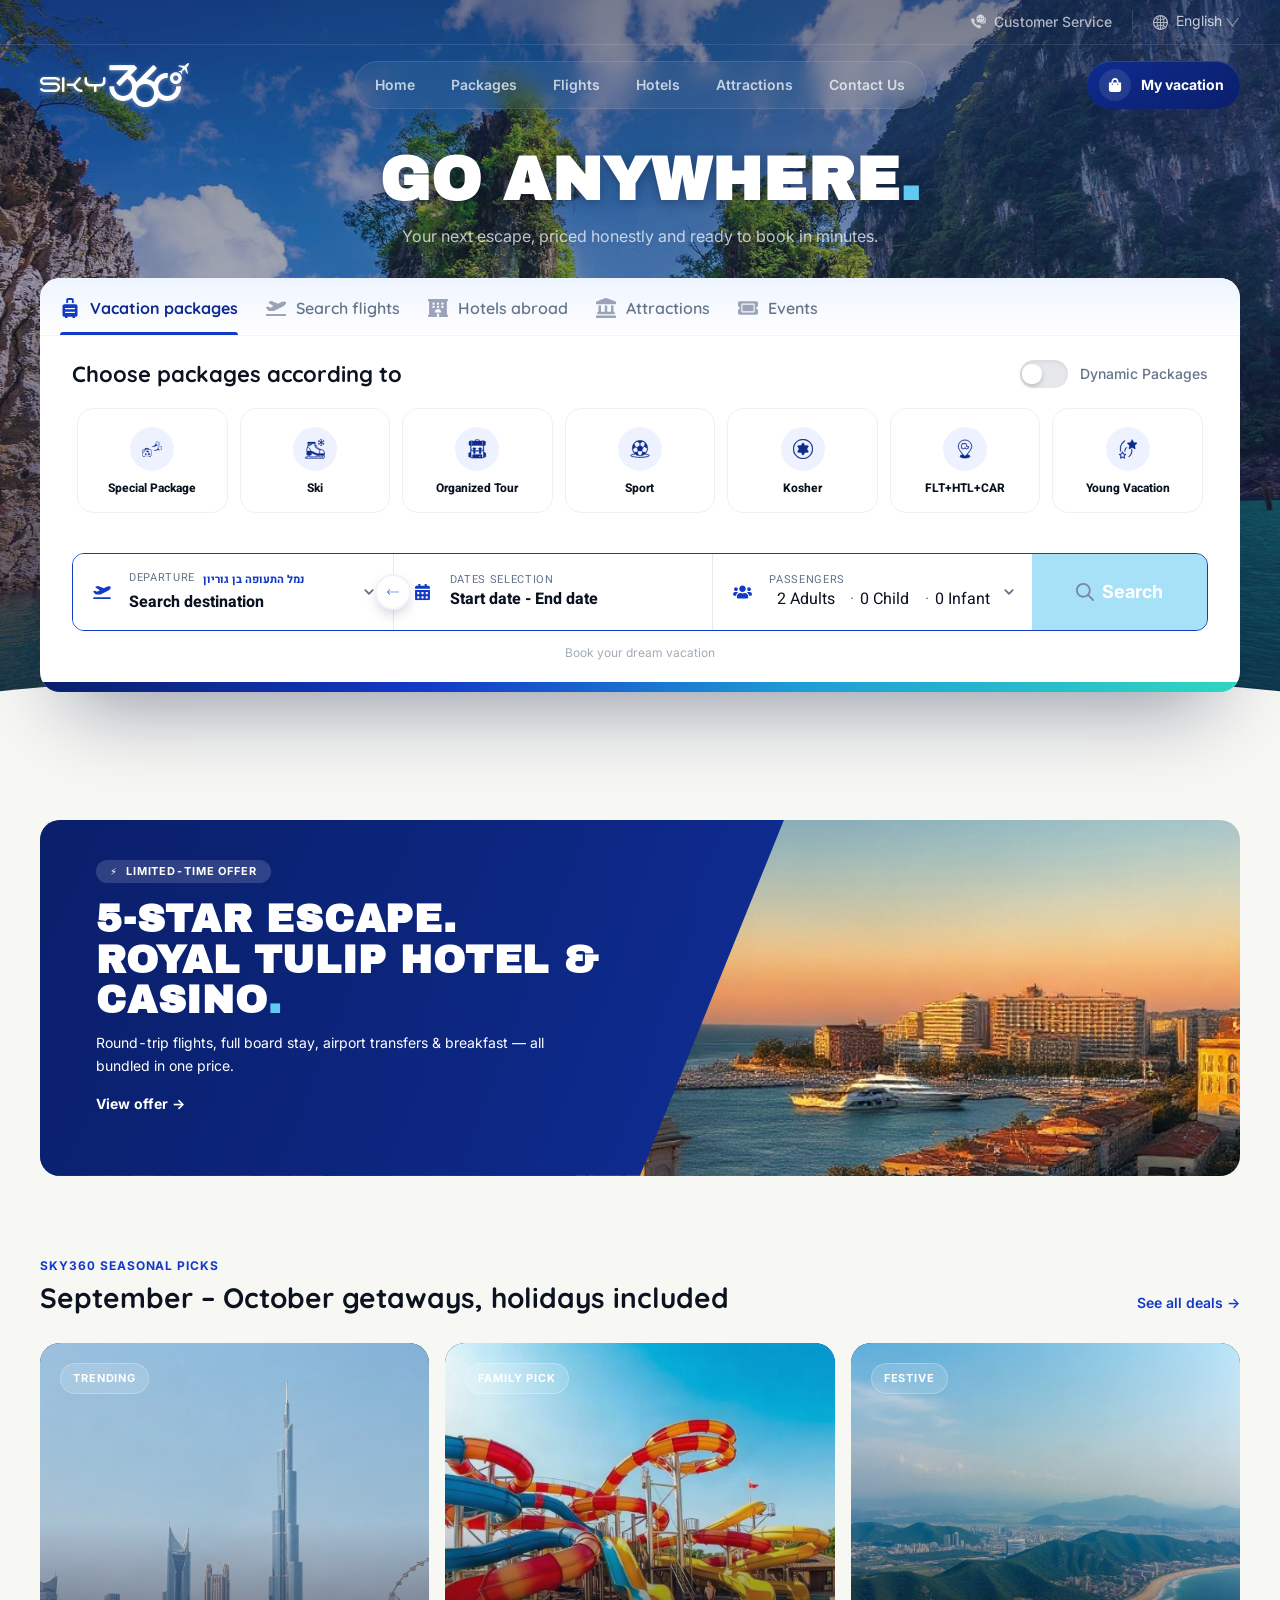
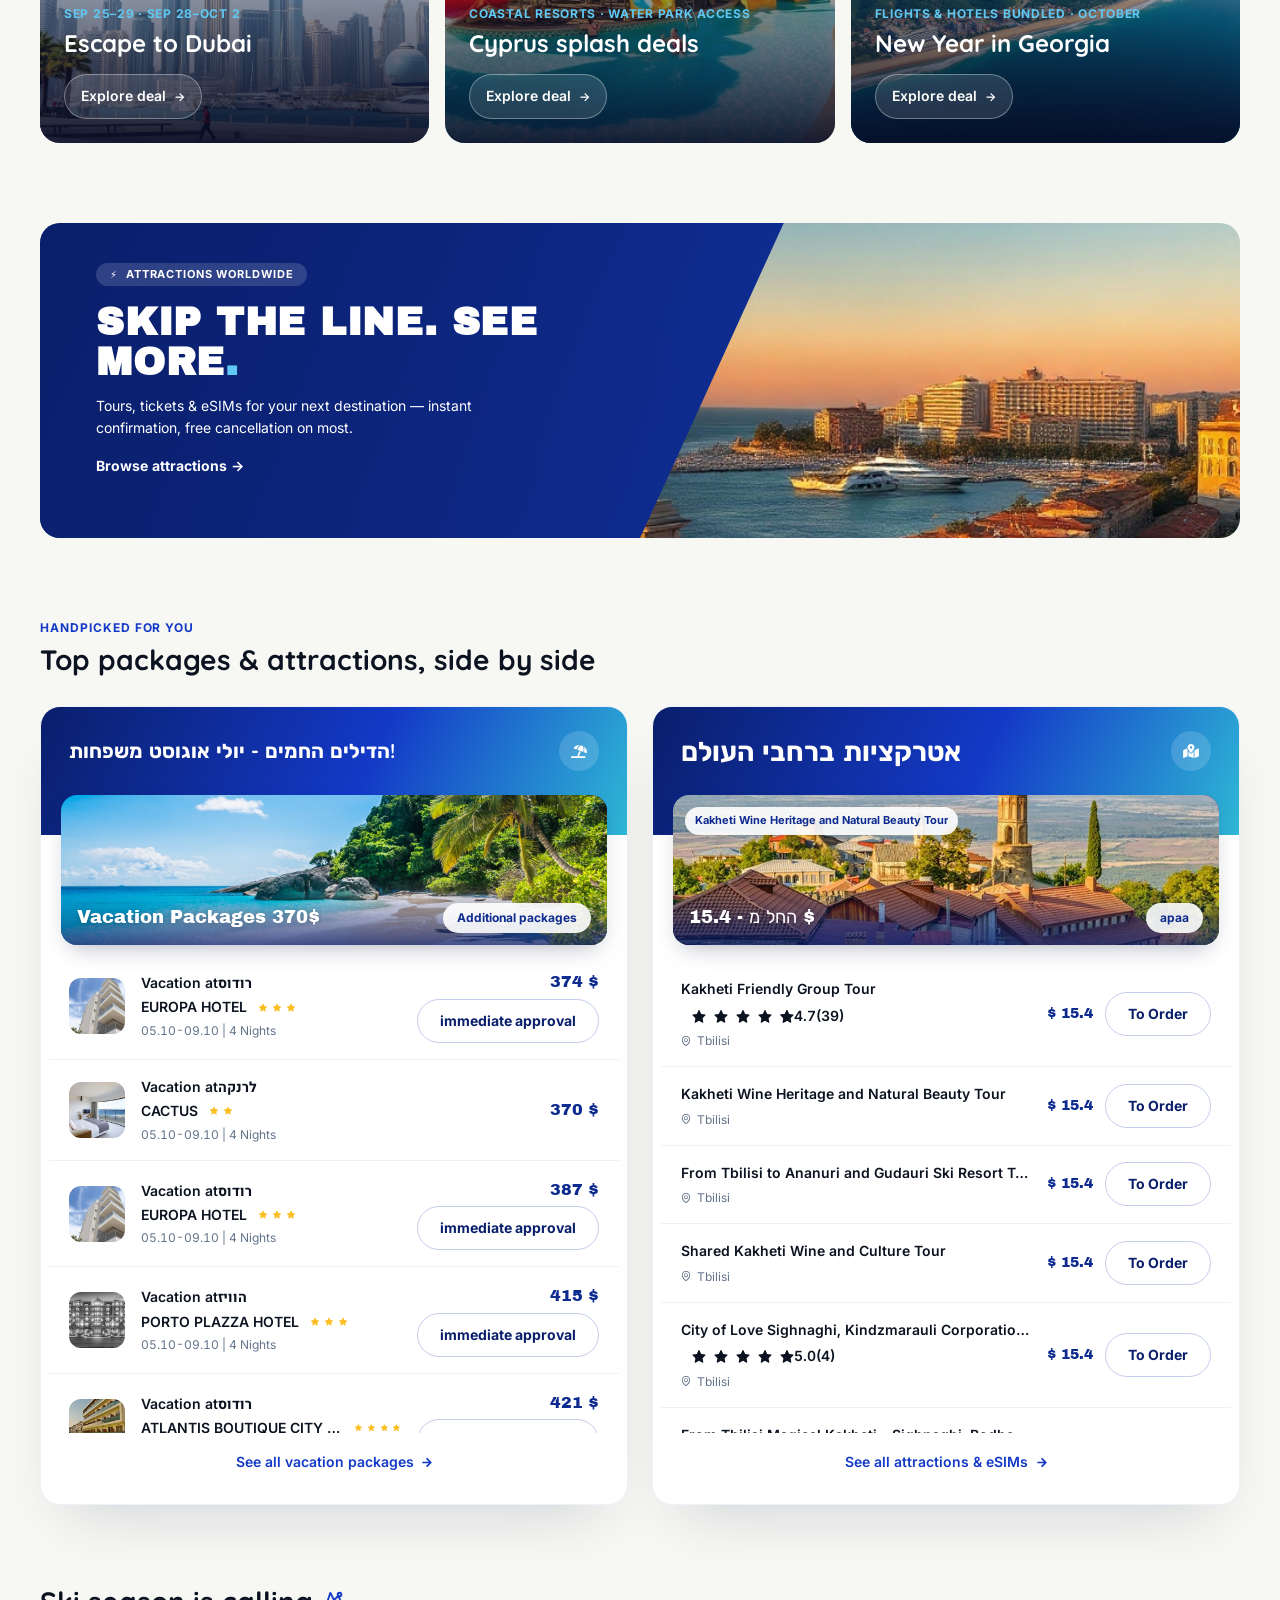
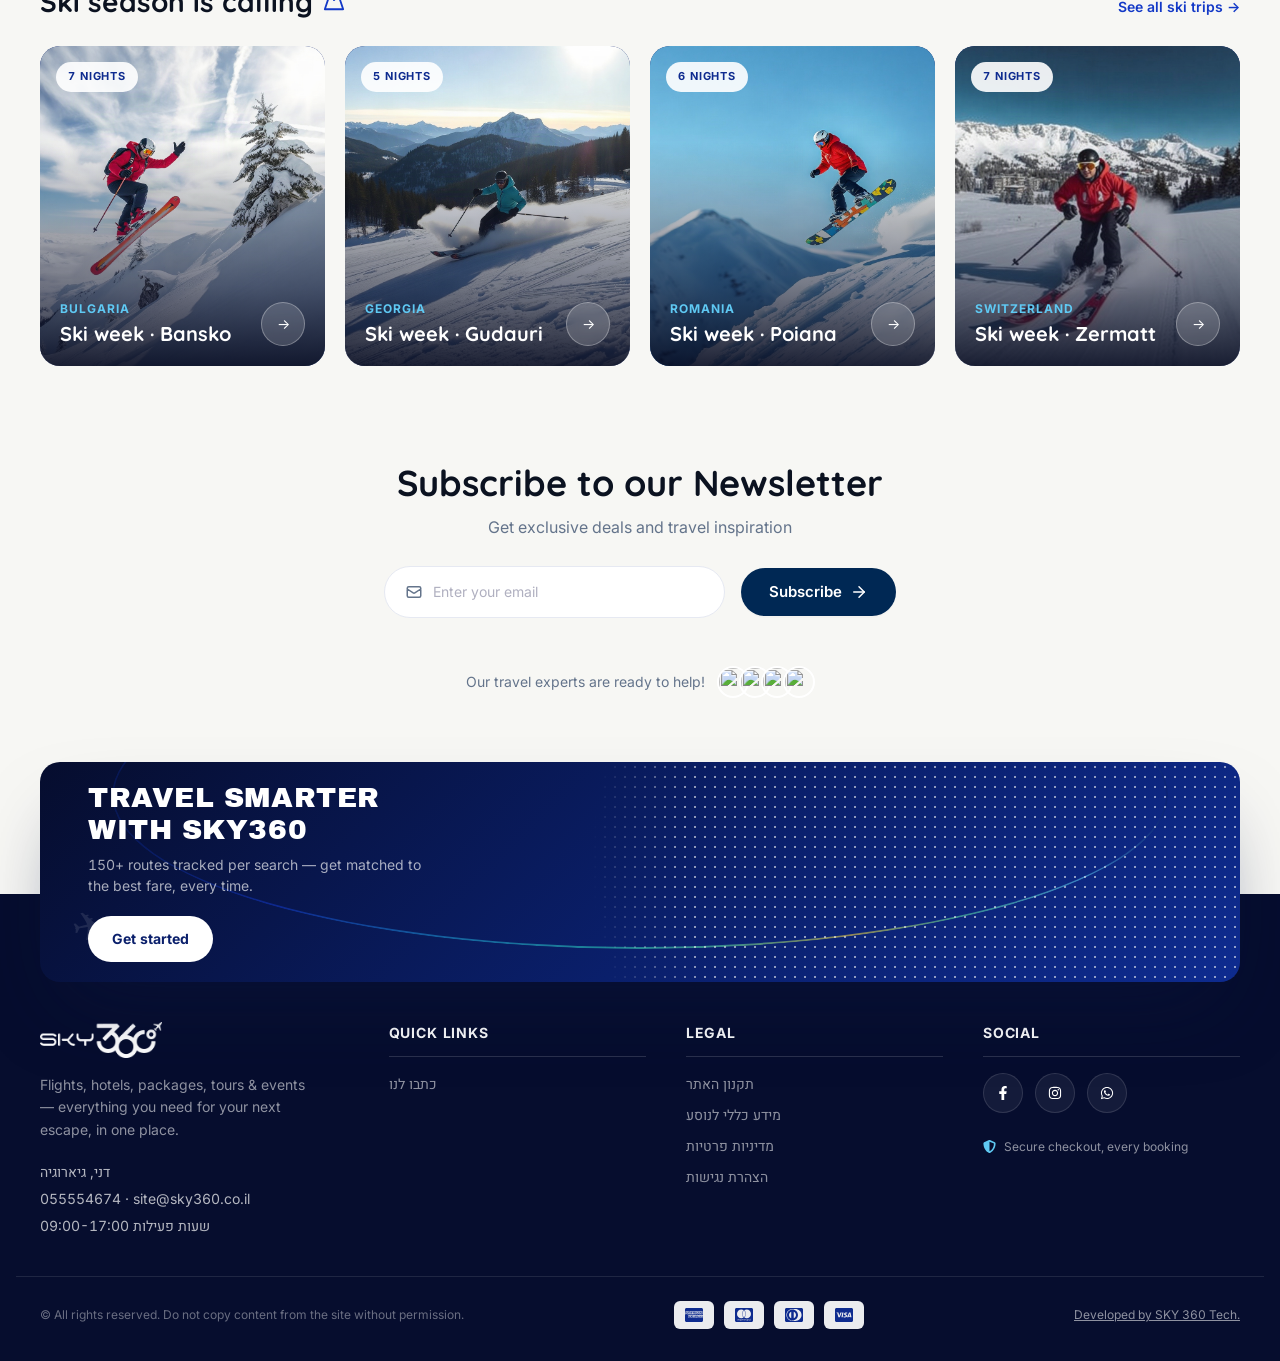
==== commit f330e59c: "Self-host photos, real hotel images via Sky360 hotel API, fix destinations, drop floating showcase n" ====
--- a/index.html
+++ b/index.html
@@ -42,7 +42,7 @@
 </head>
   <body data-showcase="1" data-vpfsize="0" data-vplspacing="0" data-vpwspacing="0" data-vpimgalt="0"><nav id="vplugin-top-hidden-link"></nav>
     
-    <div id="root"><div class="App direction-ltr b2c-sky360 is-home is-concept-demo" id="App" dir="ltr"><div id="ShoppingCart" class="shopping_cart  concept-cart-drawer"><div class="header header-closed"><svg xmlns="http://www.w3.org/2000/svg" id="Capa_1" enable-background="new 0 0 512 512" height="512" viewBox="0 0 512 512" width="512" class="shopping-cart-svg"><path d="m83.191 496.616c-.104 4.043 1.431 7.958 4.254 10.854s6.697 4.53 10.742 4.53h315.627c4.045 0 7.918-1.633 10.741-4.53s4.357-6.811 4.254-10.854l-1.014-39.616h-343.59z"></path><path d="m419.215 121.685c-.208-8.132-6.86-14.616-14.995-14.616h-66.72v-25.569c0-44.939-36.561-81.5-81.5-81.5s-81.5 36.561-81.5 81.5v25.569h-66.72c-8.135 0-14.787 6.484-14.995 14.616l-7.812 305.315h342.055zm-214.715-40.185c0-28.397 23.103-51.5 51.5-51.5s51.5 23.103 51.5 51.5v25.569h-103zm122.186 245.842c-2.859 4.49-7.711 6.944-12.666 6.944-2.758 0-5.546-.759-8.044-2.35l-34.976-22.275v28.757l15.604 15.604c5.858 5.858 5.858 15.355 0 21.213-2.929 2.928-6.769 4.393-10.606 4.393-3.839 0-7.678-1.464-10.606-4.394l-9.392-9.39-9.391 9.391c-5.857 5.858-15.355 5.858-21.213 0s-5.858-15.355 0-21.213l15.604-15.604v-28.757l-34.976 22.275c-2.497 1.591-5.287 2.35-8.044 2.35-4.955 0-9.806-2.454-12.666-6.944-4.45-6.987-2.393-16.259 4.595-20.709l51.091-32.539v-46.562c0-8.284 6.716-15 15-15s15 6.716 15 15v46.562l51.091 32.539c6.987 4.45 9.045 13.721 4.595 20.709z"></path></svg><div>My vacation</div></div></div><button class="bot-fab " aria-label="Chat"><svg stroke="currentColor" fill="currentColor" stroke-width="0" viewBox="0 0 512 512" height="26" width="26" xmlns="http://www.w3.org/2000/svg"><path fill="none" stroke-linecap="round" stroke-miterlimit="10" stroke-width="32" d="M431 320.6c-1-3.6 1.2-8.6 3.3-12.2a33.68 33.68 0 012.1-3.1A162 162 0 00464 215c.3-92.2-77.5-167-173.7-167-83.9 0-153.9 57.1-170.3 132.9a160.7 160.7 0 00-3.7 34.2c0 92.3 74.8 169.1 171 169.1 15.3 0 35.9-4.6 47.2-7.7s22.5-7.2 25.4-8.3a26.44 26.44 0 019.3-1.7 26 26 0 0110.1 2l56.7 20.1a13.52 13.52 0 003.9 1 8 8 0 008-8 12.85 12.85 0 00-.5-2.7z"></path><path fill="none" stroke-linecap="round" stroke-miterlimit="10" stroke-width="32" d="M66.46 232a146.23 146.23 0 006.39 152.67c2.31 3.49 3.61 6.19 3.21 8s-11.93 61.87-11.93 61.87a8 8 0 002.71 7.68A8.17 8.17 0 0072 464a7.26 7.26 0 002.91-.6l56.21-22a15.7 15.7 0 0112 .2c18.94 7.38 39.88 12 60.83 12A159.21 159.21 0 00284 432.11"></path></svg></button><div class="app-wrapper "><div id="Header_dup-layout-wrapper" class="Header_dup"><div class="EDIT-LAYOUT  ONLY-EDIT  "><header class="header-nav " id="header"><div class="header-wrapper"><div class="header-set-3"><div class="header-links header-links-set-3 header-set-3__utility"><div class="customer-support trigger-button"><svg xmlns="http://www.w3.org/2000/svg" width="20px" height="20px" viewBox="0 0 168 156" version="1.1"><g id="#00cbffff"><path fill="var(--primary-color)" opacity="1.00" d=" M 85.98 4.98 C 96.75 -0.27 109.61 -1.07 120.91 2.94 C 133.95 7.35 144.65 18.07 149.12 31.08 C 153.22 42.61 152.38 55.80 146.82 66.71 C 141.27 77.92 130.90 86.61 118.88 90.09 C 105.83 93.99 91.10 91.70 79.92 83.88 C 73.40 86.48 66.87 89.04 60.38 91.71 C 63.09 85.22 65.62 78.66 68.24 72.13 C 59.84 60.33 57.88 44.38 62.78 30.79 C 66.75 19.59 75.26 10.11 85.98 4.98 M 79.16 40.25 C 74.81 41.99 73.94 48.53 77.79 51.27 C 81.48 54.59 87.96 51.83 88.39 46.97 C 89.18 42.18 83.50 37.91 79.16 40.25 M 103.24 40.24 C 98.89 41.94 97.95 48.49 101.80 51.24 C 105.49 54.61 112.02 51.84 112.44 46.95 C 113.20 42.18 107.57 37.93 103.24 40.24 M 127.17 40.29 C 122.91 42.04 122.04 48.49 125.82 51.22 C 129.49 54.62 136.02 51.85 136.48 46.99 C 137.29 42.16 131.51 37.85 127.17 40.29 Z"></path><path fill="var(--primary-color)" opacity="1.00" d=" M 151.56 21.65 C 160.85 28.95 166.64 40.26 168.00 51.92 L 168.00 62.36 C 166.91 69.70 164.31 76.81 160.08 82.93 C 162.93 89.04 164.68 95.66 168.00 101.52 L 168.00 101.89 C 161.34 100.08 155.08 97.07 148.69 94.53 C 140.49 99.81 130.86 103.06 121.04 102.59 C 115.06 102.62 109.39 100.61 103.67 99.17 C 103.59 98.69 103.53 98.21 103.48 97.74 C 125.08 99.88 146.51 85.37 154.23 65.34 C 159.78 51.35 159.05 34.79 151.56 21.65 Z"></path><path fill="var(--primary-color)" opacity="1.00" d=" M 9.69 46.76 C 12.76 44.37 15.73 40.96 19.97 41.05 C 23.08 40.92 26.06 42.58 27.79 45.13 C 32.12 51.21 36.43 57.31 40.71 63.43 C 42.81 66.32 43.24 70.35 41.48 73.51 C 39.36 77.48 37.03 81.33 34.70 85.17 C 44.61 98.70 56.67 110.60 70.07 120.65 C 74.45 118.30 78.55 115.41 83.09 113.38 C 86.91 111.71 90.94 113.69 93.95 116.04 C 99.42 119.95 104.95 123.76 110.39 127.70 C 114.30 130.31 115.67 136.07 113.00 140.03 C 110.22 144.14 106.83 147.82 103.42 151.42 C 101.32 153.73 98.53 156.30 95.12 155.47 C 73.31 150.80 54.06 138.08 38.00 122.99 C 20.39 105.95 5.34 84.92 0.00 60.65 L 0.00 56.95 C 2.28 52.78 6.25 49.92 9.69 46.76 Z"></path></g></svg>Customer Service</div><div class="site-lang  "><span role="img" aria-label="global" class="anticon anticon-global language-selector-globe"><svg viewBox="64 64 896 896" focusable="false" data-icon="global" width="1em" height="1em" fill="currentColor" aria-hidden="true"><path d="M854.4 800.9c.2-.3.5-.6.7-.9C920.6 722.1 960 621.7 960 512s-39.4-210.1-104.8-288c-.2-.3-.5-.5-.7-.8-1.1-1.3-2.1-2.5-3.2-3.7-.4-.5-.8-.9-1.2-1.4l-4.1-4.7-.1-.1c-1.5-1.7-3.1-3.4-4.6-5.1l-.1-.1c-3.2-3.4-6.4-6.8-9.7-10.1l-.1-.1-4.8-4.8-.3-.3c-1.5-1.5-3-2.9-4.5-4.3-.5-.5-1-1-1.6-1.5-1-1-2-1.9-3-2.8-.3-.3-.7-.6-1-1C736.4 109.2 629.5 64 512 64s-224.4 45.2-304.3 119.2c-.3.3-.7.6-1 1-1 .9-2 1.9-3 2.9-.5.5-1 1-1.6 1.5-1.5 1.4-3 2.9-4.5 4.3l-.3.3-4.8 4.8-.1.1c-3.3 3.3-6.5 6.7-9.7 10.1l-.1.1c-1.6 1.7-3.1 3.4-4.6 5.1l-.1.1c-1.4 1.5-2.8 3.1-4.1 4.7-.4.5-.8.9-1.2 1.4-1.1 1.2-2.1 2.5-3.2 3.7-.2.3-.5.5-.7.8C103.4 301.9 64 402.3 64 512s39.4 210.1 104.8 288c.2.3.5.6.7.9l3.1 3.7c.4.5.8.9 1.2 1.4l4.1 4.7c0 .1.1.1.1.2 1.5 1.7 3 3.4 4.6 5l.1.1c3.2 3.4 6.4 6.8 9.6 10.1l.1.1c1.6 1.6 3.1 3.2 4.7 4.7l.3.3c3.3 3.3 6.7 6.5 10.1 9.6 80.1 74 187 119.2 304.5 119.2s224.4-45.2 304.3-119.2a300 300 0 0010-9.6l.3-.3c1.6-1.6 3.2-3.1 4.7-4.7l.1-.1c3.3-3.3 6.5-6.7 9.6-10.1l.1-.1c1.5-1.7 3.1-3.3 4.6-5 0-.1.1-.1.1-.2 1.4-1.5 2.8-3.1 4.1-4.7.4-.5.8-.9 1.2-1.4a99 99 0 003.3-3.7zm4.1-142.6c-13.8 32.6-32 62.8-54.2 90.2a444.07 444.07 0 00-81.5-55.9c11.6-46.9 18.8-98.4 20.7-152.6H887c-3 40.9-12.6 80.6-28.5 118.3zM887 484H743.5c-1.9-54.2-9.1-105.7-20.7-152.6 29.3-15.6 56.6-34.4 81.5-55.9A373.86 373.86 0 01887 484zM658.3 165.5c39.7 16.8 75.8 40 107.6 69.2a394.72 394.72 0 01-59.4 41.8c-15.7-45-35.8-84.1-59.2-115.4 3.7 1.4 7.4 2.9 11 4.4zm-90.6 700.6c-9.2 7.2-18.4 12.7-27.7 16.4V697a389.1 389.1 0 01115.7 26.2c-8.3 24.6-17.9 47.3-29 67.8-17.4 32.4-37.8 58.3-59 75.1zm59-633.1c11 20.6 20.7 43.3 29 67.8A389.1 389.1 0 01540 327V141.6c9.2 3.7 18.5 9.1 27.7 16.4 21.2 16.7 41.6 42.6 59 75zM540 640.9V540h147.5c-1.6 44.2-7.1 87.1-16.3 127.8l-.3 1.2A445.02 445.02 0 00540 640.9zm0-156.9V383.1c45.8-2.8 89.8-12.5 130.9-28.1l.3 1.2c9.2 40.7 14.7 83.5 16.3 127.8H540zm-56 56v100.9c-45.8 2.8-89.8 12.5-130.9 28.1l-.3-1.2c-9.2-40.7-14.7-83.5-16.3-127.8H484zm-147.5-56c1.6-44.2 7.1-87.1 16.3-127.8l.3-1.2c41.1 15.6 85 25.3 130.9 28.1V484H336.5zM484 697v185.4c-9.2-3.7-18.5-9.1-27.7-16.4-21.2-16.7-41.7-42.7-59.1-75.1-11-20.6-20.7-43.3-29-67.8 37.2-14.6 75.9-23.3 115.8-26.1zm0-370a389.1 389.1 0 01-115.7-26.2c8.3-24.6 17.9-47.3 29-67.8 17.4-32.4 37.8-58.4 59.1-75.1 9.2-7.2 18.4-12.7 27.7-16.4V327zM365.7 165.5c3.7-1.5 7.3-3 11-4.4-23.4 31.3-43.5 70.4-59.2 115.4-21-12-40.9-26-59.4-41.8 31.8-29.2 67.9-52.4 107.6-69.2zM165.5 365.7c13.8-32.6 32-62.8 54.2-90.2 24.9 21.5 52.2 40.3 81.5 55.9-11.6 46.9-18.8 98.4-20.7 152.6H137c3-40.9 12.6-80.6 28.5-118.3zM137 540h143.5c1.9 54.2 9.1 105.7 20.7 152.6a444.07 444.07 0 00-81.5 55.9A373.86 373.86 0 01137 540zm228.7 318.5c-39.7-16.8-75.8-40-107.6-69.2 18.5-15.8 38.4-29.7 59.4-41.8 15.7 45 35.8 84.1 59.2 115.4-3.7-1.4-7.4-2.9-11-4.4zm292.6 0c-3.7 1.5-7.3 3-11 4.4 23.4-31.3 43.5-70.4 59.2-115.4 21 12 40.9 26 59.4 41.8a373.81 373.81 0 01-107.6 69.2z"></path></svg></span><div class="ant-select ant-select-borderless language-selector  ant-select-single ant-select-show-arrow"><div class="ant-select-selector"><span class="ant-select-selection-search"><input type="search" autocomplete="off" class="ant-select-selection-search-input" role="combobox" aria-expanded="false" aria-haspopup="listbox" aria-owns="rc_select_0_list" aria-autocomplete="list" aria-controls="rc_select_0_list" aria-activedescendant="rc_select_0_list_0" readonly="" unselectable="on" value="" id="rc_select_0" style="opacity: 0;"></span><span class="ant-select-selection-item" title="English">English</span></div><span class="ant-select-arrow" unselectable="on" aria-hidden="true" style="user-select: none;"><span role="img" aria-label="down" class="anticon anticon-down ant-select-suffix"><svg viewBox="64 64 896 896" focusable="false" data-icon="down" width="1em" height="1em" fill="currentColor" aria-hidden="true"><path d="M884 256h-75c-5.1 0-9.9 2.5-12.9 6.6L512 654.2 227.9 262.6c-3-4.1-7.8-6.6-12.9-6.6h-75c-6.5 0-10.3 7.4-6.5 12.7l352.6 486.1c12.8 17.6 39 17.6 51.7 0l352.6-486.1c3.9-5.3.1-12.7-6.4-12.7z"></path></svg></span></span></div></div></div><div class="header-links header-links-set-3 header-set-3__main"><div class="header-set-3__brand"><a class="bold logo" href="index.html"><img src="/assets/images/sky360/sky360-logo.png" alt="logo"></a></div><nav class="header-set-3__nav" aria-label="main"><a class="false false" href="index.html">Home</a><a class="false false" href="index.html">Packages</a><a class="false false" href="index.html">Flights</a><a class="false false" href="index.html">Hotels</a><a class="false false" href="index.html">Attractions</a><a class="false false" href="index.html">Contact Us</a></nav><div class="header-set-3__account"><button type="button" id="obs-cart-trigger" class="concept-cart-trigger" aria-label="My vacation" aria-expanded="false"><span class="concept-cart-trigger__icon"><svg stroke="currentColor" fill="currentColor" stroke-width="0" viewBox="0 0 448 512" aria-hidden="true" height="1em" width="1em" xmlns="http://www.w3.org/2000/svg"><path d="M352 160v-32C352 57.42 294.579 0 224 0 153.42 0 96 57.42 96 128v32H0v272c0 44.183 35.817 80 80 80h288c44.183 0 80-35.817 80-80V160h-96zm-192-32c0-35.29 28.71-64 64-64s64 28.71 64 64v32H160v-32zm160 120c-13.255 0-24-10.745-24-24s10.745-24 24-24 24 10.745 24 24-10.745 24-24 24zm-192 0c-13.255 0-24-10.745-24-24s10.745-24 24-24 24 10.745 24 24-10.745 24-24 24z"></path></svg></span><span class="concept-cart-trigger__label">My vacation</span></button></div></div></div></div><div class="burger-menu"><div class="menu"><svg stroke="currentColor" fill="none" stroke-width="0" viewBox="0 0 24 24" cursor="pointer" height="37" width="37" xmlns="http://www.w3.org/2000/svg"><path d="M2 6C2 5.44772 2.44772 5 3 5H21C21.5523 5 22 5.44772 22 6C22 6.55228 21.5523 7 21 7H3C2.44772 7 2 6.55228 2 6Z" fill="currentColor"></path><path d="M2 12.0322C2 11.4799 2.44772 11.0322 3 11.0322H21C21.5523 11.0322 22 11.4799 22 12.0322C22 12.5845 21.5523 13.0322 21 13.0322H3C2.44772 13.0322 2 12.5845 2 12.0322Z" fill="currentColor"></path><path d="M3 17.0645C2.44772 17.0645 2 17.5122 2 18.0645C2 18.6167 2.44772 19.0645 3 19.0645H21C21.5523 19.0645 22 18.6167 22 18.0645C22 17.5122 21.5523 17.0645 21 17.0645H3Z" fill="currentColor"></path></svg><a href="index.html"><img src="/assets/images/sky360/sky360-logo.png"></a><span class="shopping-cart-icon-wrapper"><span class="ant-badge"><svg stroke="currentColor" fill="none" stroke-width="0" viewBox="0 0 24 24" cursor="pointer" height="37" width="37" xmlns="http://www.w3.org/2000/svg"><path fill-rule="evenodd" clip-rule="evenodd" d="M5.79166 2H1V4H4.2184L6.9872 16.6776H7V17H20V16.7519L22.1932 7.09095L22.5308 6H6.6552L6.08485 3.38852L5.79166 2ZM19.9869 8H7.092L8.62081 15H18.3978L19.9869 8Z" fill="currentColor"></path><path d="M10 22C11.1046 22 12 21.1046 12 20C12 18.8954 11.1046 18 10 18C8.89543 18 8 18.8954 8 20C8 21.1046 8.89543 22 10 22Z" fill="currentColor"></path><path d="M19 20C19 21.1046 18.1046 22 17 22C15.8954 22 15 21.1046 15 20C15 18.8954 15.8954 18 17 18C18.1046 18 19 18.8954 19 20Z" fill="currentColor"></path></svg></span></span></div></div></header></div></div><div id="SwitchDatePicker-wrapper"><div class="ProductFilterMainPage_dup"><div class="switch-date-picker-wrapper " style="background-image: url(&quot;/static/media/hero-main.337c3c87836abda23122.jpg&quot;);"><div class="hero-heading"><h1 class="title">Go anywhere</h1><p class="subtitle">Your next escape, priced honestly and ready to book in minutes.</p></div><div class="switch-date-picker content-wrapper"><div id="obs-main-tabs"><div class="search-switcher"><div class="ant-row" style="margin-left: -25px; margin-right: -25px; row-gap: 50px;"><div class="ant-col" style="padding-left: 25px; padding-right: 25px;"><div id="obs-main-tab-packages" class="option option-selected"><svg stroke="currentColor" fill="currentColor" stroke-width="0" viewBox="0 0 384 512" height="1em" width="1em" xmlns="http://www.w3.org/2000/svg"><path d="M336 160H48c-26.51 0-48 21.49-48 48v224c0 26.51 21.49 48 48 48h16v16c0 8.84 7.16 16 16 16h32c8.84 0 16-7.16 16-16v-16h128v16c0 8.84 7.16 16 16 16h32c8.84 0 16-7.16 16-16v-16h16c26.51 0 48-21.49 48-48V208c0-26.51-21.49-48-48-48zm-16 216c0 4.42-3.58 8-8 8H72c-4.42 0-8-3.58-8-8v-16c0-4.42 3.58-8 8-8h240c4.42 0 8 3.58 8 8v16zm0-96c0 4.42-3.58 8-8 8H72c-4.42 0-8-3.58-8-8v-16c0-4.42 3.58-8 8-8h240c4.42 0 8 3.58 8 8v16zM144 48h96v80h48V48c0-26.51-21.49-48-48-48h-96c-26.51 0-48 21.49-48 48v80h48V48z"></path></svg><span class="option-name">Vacation packages</span></div></div><div class="ant-col" style="padding-left: 25px; padding-right: 25px;"><div id="obs-main-tab-flights" class="option "><svg stroke="currentColor" fill="currentColor" stroke-width="0" viewBox="0 0 640 512" height="1em" width="1em" xmlns="http://www.w3.org/2000/svg"><path d="M624 448H16c-8.84 0-16 7.16-16 16v32c0 8.84 7.16 16 16 16h608c8.84 0 16-7.16 16-16v-32c0-8.84-7.16-16-16-16zM80.55 341.27c6.28 6.84 15.1 10.72 24.33 10.71l130.54-.18a65.62 65.62 0 0 0 29.64-7.12l290.96-147.65c26.74-13.57 50.71-32.94 67.02-58.31 18.31-28.48 20.3-49.09 13.07-63.65-7.21-14.57-24.74-25.27-58.25-27.45-29.85-1.94-59.54 5.92-86.28 19.48l-98.51 49.99-218.7-82.06a17.799 17.799 0 0 0-18-1.11L90.62 67.29c-10.67 5.41-13.25 19.65-5.17 28.53l156.22 98.1-103.21 52.38-72.35-36.47a17.804 17.804 0 0 0-16.07.02L9.91 230.22c-10.44 5.3-13.19 19.12-5.57 28.08l76.21 82.97z"></path></svg><span class="option-name">Search flights</span></div></div><div class="ant-col" style="padding-left: 25px; padding-right: 25px;"><div id="obs-main-tab-hotels" class="option "><svg stroke="currentColor" fill="currentColor" stroke-width="0" viewBox="0 0 576 512" height="1em" width="1em" xmlns="http://www.w3.org/2000/svg"><path d="M560 64c8.84 0 16-7.16 16-16V16c0-8.84-7.16-16-16-16H16C7.16 0 0 7.16 0 16v32c0 8.84 7.16 16 16 16h15.98v384H16c-8.84 0-16 7.16-16 16v32c0 8.84 7.16 16 16 16h240v-80c0-8.8 7.2-16 16-16h32c8.8 0 16 7.2 16 16v80h240c8.84 0 16-7.16 16-16v-32c0-8.84-7.16-16-16-16h-16V64h16zm-304 44.8c0-6.4 6.4-12.8 12.8-12.8h38.4c6.4 0 12.8 6.4 12.8 12.8v38.4c0 6.4-6.4 12.8-12.8 12.8h-38.4c-6.4 0-12.8-6.4-12.8-12.8v-38.4zm0 96c0-6.4 6.4-12.8 12.8-12.8h38.4c6.4 0 12.8 6.4 12.8 12.8v38.4c0 6.4-6.4 12.8-12.8 12.8h-38.4c-6.4 0-12.8-6.4-12.8-12.8v-38.4zm-128-96c0-6.4 6.4-12.8 12.8-12.8h38.4c6.4 0 12.8 6.4 12.8 12.8v38.4c0 6.4-6.4 12.8-12.8 12.8h-38.4c-6.4 0-12.8-6.4-12.8-12.8v-38.4zM179.2 256h-38.4c-6.4 0-12.8-6.4-12.8-12.8v-38.4c0-6.4 6.4-12.8 12.8-12.8h38.4c6.4 0 12.8 6.4 12.8 12.8v38.4c0 6.4-6.4 12.8-12.8 12.8zM192 384c0-53.02 42.98-96 96-96s96 42.98 96 96H192zm256-140.8c0 6.4-6.4 12.8-12.8 12.8h-38.4c-6.4 0-12.8-6.4-12.8-12.8v-38.4c0-6.4 6.4-12.8 12.8-12.8h38.4c6.4 0 12.8 6.4 12.8 12.8v38.4zm0-96c0 6.4-6.4 12.8-12.8 12.8h-38.4c-6.4 0-12.8-6.4-12.8-12.8v-38.4c0-6.4 6.4-12.8 12.8-12.8h38.4c6.4 0 12.8 6.4 12.8 12.8v38.4z"></path></svg><span class="option-name">Hotels abroad</span></div></div><div class="ant-col" style="padding-left: 25px; padding-right: 25px;"><div id="obs-main-tab-attractions" class="option "><svg stroke="currentColor" fill="currentColor" stroke-width="0" viewBox="0 0 512 512" height="1em" width="1em" xmlns="http://www.w3.org/2000/svg"><path d="M501.62 92.11L267.24 2.04a31.958 31.958 0 0 0-22.47 0L10.38 92.11A16.001 16.001 0 0 0 0 107.09V144c0 8.84 7.16 16 16 16h480c8.84 0 16-7.16 16-16v-36.91c0-6.67-4.14-12.64-10.38-14.98zM64 192v160H48c-8.84 0-16 7.16-16 16v48h448v-48c0-8.84-7.16-16-16-16h-16V192h-64v160h-96V192h-64v160h-96V192H64zm432 256H16c-8.84 0-16 7.16-16 16v32c0 8.84 7.16 16 16 16h480c8.84 0 16-7.16 16-16v-32c0-8.84-7.16-16-16-16z"></path></svg><span class="option-name">Attractions</span></div></div><div class="ant-col" style="padding-left: 25px; padding-right: 25px;"><div id="obs-main-tab-events" class="option "><svg stroke="currentColor" fill="currentColor" stroke-width="0" viewBox="0 0 576 512" height="1em" width="1em" xmlns="http://www.w3.org/2000/svg"><path d="M128 160h320v192H128V160zm400 96c0 26.51 21.49 48 48 48v96c0 26.51-21.49 48-48 48H48c-26.51 0-48-21.49-48-48v-96c26.51 0 48-21.49 48-48s-21.49-48-48-48v-96c0-26.51 21.49-48 48-48h480c26.51 0 48 21.49 48 48v96c-26.51 0-48 21.49-48 48zm-48-104c0-13.255-10.745-24-24-24H120c-13.255 0-24 10.745-24 24v208c0 13.255 10.745 24 24 24h336c13.255 0 24-10.745 24-24V152z"></path></svg><span class="option-name">Events</span></div></div></div></div></div><div id="obs-main-form"><div class="package-search" id="obs-pkg-form"><div class="ant-row ant-row-middle package-header-row"><h2 class="package-header-title">Choose packages according to</h2><div id="obs-pkg-dp-switch" class="dynamic-package-switcher"><button type="button" role="switch" class="ant-switch flight-switch"><div class="ant-switch-handle"></div><span class="ant-switch-inner"></span></button><label>Dynamic Packages</label></div></div><div class="ant-row ant-row-middle package-header-row" style="margin-left: -5px; margin-right: -5px; row-gap: 30px;"><div id="obs-pkg-features" class="ant-col features-col ant-col-xs-24" style="padding-left: 5px; padding-right: 5px;"><div class="feature-select-radio-group-wrapper"><div class="ant-radio-group ant-radio-group-solid"><label class="ant-radio-button-wrapper feature-select-item-wrapper SPECIAL"><span class="ant-radio-button"><input type="radio" class="ant-radio-button-input" value="SPECIAL PACKAGE"><span class="ant-radio-button-inner"></span></span><span><span class="feature-icon icon-SPECIAL PACKAGE "><svg width="87" height="71" viewBox="0 0 87 71" fill="none" xmlns="http://www.w3.org/2000/svg"><path d="M37.7414 37.7943H29.5146V34.115C29.5146 32.2753 28.0168 30.7775 26.1771 30.7775H15.8226C13.9829 30.7775 12.4851 32.2753 12.4851 34.115V37.7943H4.25837C2.6376 37.7943 1.31641 39.1155 1.31641 40.7363V63.5115C1.31641 65.1323 2.6376 66.4535 4.25837 66.4535H5.16474V68.082C5.16474 68.7118 5.67555 69.2227 6.30538 69.2227H10.2152C10.845 69.2227 11.3559 68.7119 11.3559 68.082V66.4535H30.6437V68.082C30.6437 68.7118 31.1584 69.2227 31.7882 69.2227H35.6942C36.3241 69.2227 36.8349 68.7119 36.8349 68.082V66.4535H37.7413C39.3621 66.4535 40.6833 65.1323 40.6833 63.5115V40.7363C40.6834 39.1155 39.3622 37.7943 37.7414 37.7943ZM16.2989 34.5682L25.7278 34.5951V37.7944H16.2759L16.2989 34.5682ZM2.27658 40.7363C2.27658 39.6455 3.16761 38.7545 4.25837 38.7545H11.7477L2.27658 49.5661V40.7363ZM2.27658 51.0216L13.0266 38.7545H16.6023L2.27658 55.1042V51.0216ZM39.7232 63.5115C39.7232 64.6023 38.836 65.4933 37.7414 65.4933H4.25837C3.16761 65.4933 2.27658 64.6023 2.27658 63.5115V56.5637L17.8774 38.7545H37.7413C38.8359 38.7545 39.7231 39.6455 39.7231 40.7363V63.5115H39.7232Z" fill="#002854"></path><path d="M20.4967 57.616L19.2753 58.8105L19.5633 60.4965C19.6171 60.8 19.4942 61.0996 19.2445 61.28C18.9949 61.4605 18.6723 61.4835 18.3996 61.3415L16.8864 60.5464L15.3732 61.3415C15.1005 61.4835 14.7779 61.4605 14.5282 61.28C14.2786 61.0995 14.1556 60.8 14.2095 60.4965L14.4975 58.8105L13.2723 57.616C13.0534 57.4009 12.9728 57.086 13.0687 56.7941C13.1648 56.5023 13.4144 56.2911 13.7178 56.2488L15.4078 56.003L16.1644 54.4705C16.3026 54.194 16.5792 54.0212 16.8865 54.0212C17.1938 54.0212 17.4703 54.194 17.6047 54.4705L18.3613 56.003L20.055 56.2488C20.3584 56.2911 20.6081 56.5023 20.7003 56.7941C20.7962 57.086 20.7194 57.4009 20.4967 57.616Z" fill="#002854"></path><path d="M30.4479 47.4268L28.9385 50.7298C28.7158 51.2214 28.1397 51.4326 27.6481 51.2098L19.7555 47.6034C19.2677 47.3807 19.0527 46.8046 19.2755 46.3168L20.7848 43.0138C21.0114 42.5183 21.5914 42.311 22.0753 42.5338L29.9678 46.1401C30.4556 46.359 30.6707 46.9352 30.4479 47.4268Z" fill="#002854"></path><path d="M35.268 55.7034V59.0256C35.268 59.6094 34.7917 60.0817 34.2118 60.0817H27.2871C26.7032 60.0817 26.2271 59.6093 26.2271 59.0256V55.7034C26.2271 55.1196 26.7033 54.6434 27.2871 54.6434H34.2118C34.7918 54.6434 35.268 55.1196 35.268 55.7034Z" fill="#002854"></path><path d="M76.3709 14.6603L73.4603 10.7611L75.0243 6.15454C75.216 5.57921 75.0711 4.95281 74.6407 4.52241C74.2103 4.09201 73.5881 3.94708 73.0086 4.13885L68.402 5.70278L64.4987 2.79228C64.0129 2.43008 63.3737 2.37463 62.8282 2.65166C62.287 2.92869 61.9546 3.47836 61.9631 4.08779L62.027 8.95007L58.0554 11.7626C57.5568 12.112 57.3054 12.7043 57.4034 13.3052C57.4972 13.9061 57.9191 14.3919 58.4986 14.5752L59.6875 14.9459C56.2486 20.3749 50.1122 24.0013 43.1703 24.3721C42.9573 24.3806 42.7868 24.5468 42.7697 24.7598C42.7484 24.9687 42.889 25.1604 43.0978 25.2115C50.5042 26.9459 58.3664 24.943 64.375 19.9827L64.588 20.6646C64.7671 21.2441 65.2571 21.666 65.858 21.7598C66.4503 21.8578 67.0469 21.6148 67.4006 21.112L70.2131 17.1361L75.0754 17.2C75.6933 17.1957 76.2345 16.8761 76.5115 16.3349C76.7886 15.7895 76.7332 15.1504 76.3709 14.6603ZM75.753 15.9472C75.6253 16.1986 75.378 16.3478 75.0968 16.3478C75.0925 16.3478 75.0925 16.3478 75.0882 16.3478L70.0001 16.2839C69.9958 16.2839 69.9958 16.2839 69.9915 16.2839C69.8551 16.2839 69.723 16.3478 69.6464 16.4629L66.7061 20.6177C66.5399 20.8521 66.2757 20.963 65.9902 20.9203C65.709 20.8735 65.4874 20.6859 65.4022 20.4132L63.8936 15.5509C63.851 15.4188 63.7445 15.3123 63.6124 15.2697L58.7501 13.7611C58.4774 13.6759 58.2899 13.4543 58.2429 13.173C58.2003 12.8918 58.3112 12.6233 58.5455 12.4571L62.7003 9.51671C62.8154 9.43576 62.8836 9.30366 62.8794 9.16303L62.8155 4.07487C62.8112 3.78931 62.9604 3.54216 63.2161 3.41006C63.4717 3.28218 63.7615 3.30354 63.9916 3.47827L68.0698 6.52095C68.1807 6.6019 68.3298 6.62748 68.4619 6.58063L73.2816 4.9485C73.5543 4.85472 73.8355 4.92293 74.0401 5.12323C74.2404 5.32775 74.3086 5.609 74.2149 5.88181L72.5827 10.7015C72.5359 10.8336 72.5615 10.9827 72.6424 11.0936L75.6851 15.1718C75.8596 15.4018 75.8808 15.6915 75.753 15.9472Z" fill="#002854"></path><path d="M83.7814 31.284L86.0484 26.9757C86.3297 26.4388 86.287 25.7996 85.9291 25.3052C85.5711 24.8109 84.9745 24.568 84.3736 24.6703L79.5796 25.4885L76.1832 22.0026C75.7613 21.568 75.1349 21.4145 74.5554 21.6021C73.9758 21.7896 73.5625 22.2797 73.4772 22.8848L72.7741 27.6959L68.4104 29.8479C67.8607 30.1164 67.5241 30.6619 67.5241 31.2712C67.5197 31.8806 67.8608 32.4261 68.4062 32.6945L69.5227 33.2485C65.2741 38.0724 58.6433 40.689 51.7313 39.9602C51.5225 39.9431 51.3223 40.0752 51.2711 40.2797C51.2199 40.4886 51.3264 40.7016 51.5225 40.7783C58.5751 43.6633 66.642 42.9133 73.3623 38.9544L73.4646 39.6661C73.5498 40.2712 73.9632 40.7613 74.5427 40.9488C75.118 41.1362 75.7445 40.9871 76.1749 40.5482L79.5712 37.0666L84.3653 37.8933C84.9661 37.9999 85.5627 37.7569 85.9207 37.2626C86.2787 36.7726 86.3255 36.1291 86.04 35.5921L83.7814 31.284ZM85.2301 36.76C85.0597 36.9944 84.7912 37.1009 84.51 37.054L79.4943 36.189C79.3579 36.1677 79.2173 36.2102 79.1193 36.3125L75.561 39.9518C75.3607 40.1606 75.0795 40.2288 74.8068 40.1393C74.534 40.0498 74.3466 39.8282 74.3082 39.5469L73.5795 34.5099C73.5582 34.3693 73.4729 34.2499 73.345 34.186L68.7854 31.9317C68.5297 31.8038 68.372 31.5567 68.3762 31.2712C68.3762 30.9857 68.5296 30.7385 68.7854 30.6107L73.3494 28.3607C73.4771 28.301 73.5624 28.1817 73.5838 28.0411L74.3167 23.0041C74.3593 22.7229 74.5468 22.5013 74.8195 22.4118C75.088 22.3265 75.3735 22.3905 75.5738 22.5992L79.1235 26.2469C79.2215 26.3449 79.3621 26.3919 79.5028 26.3663L84.5184 25.5097C84.7997 25.4629 85.0682 25.5736 85.2386 25.8037C85.4048 26.0381 85.4261 26.3279 85.294 26.5793L82.9204 31.0836C82.8565 31.2071 82.8565 31.3563 82.9204 31.4799L85.2854 35.9842C85.4219 36.2401 85.4007 36.5299 85.2301 36.76Z" fill="#002854"></path></svg></span><div class="feature-label label-SPECIAL PACKAGE">Special Package</div></span></label><label class="ant-radio-button-wrapper feature-select-item-wrapper "><span class="ant-radio-button"><input type="radio" class="ant-radio-button-input" value="SKI"><span class="ant-radio-button-inner"></span></span><span><span class="feature-icon icon-SKI "><svg width="42" height="42" viewBox="0 0 42 42" fill="none" xmlns="http://www.w3.org/2000/svg"><g clip-path="url(#clip0_114_468)"><path d="M38.4994 23.7863C37.2932 22.6484 35.681 21.9931 34.0004 21.8604C32.8344 21.776 31.5277 21.5589 30.2734 21.189L30.6915 20.7508C30.8483 20.5899 30.8402 20.3367 30.6794 20.1799C30.5226 20.027 30.2653 20.0351 30.1125 20.1959L29.421 20.9156C28.5003 20.5779 27.6599 20.1557 26.888 19.6491L27.7444 19.1023C27.9294 18.9816 27.9857 18.7324 27.8651 18.5474C27.7444 18.3584 27.4952 18.3062 27.3102 18.4268L26.1844 19.1505C25.3683 18.5233 24.6486 17.7876 24.0214 16.9432L25.6216 16.4528C25.8347 16.3884 25.9553 16.1633 25.887 15.9502C25.8227 15.737 25.5975 15.6165 25.3844 15.6848L23.5389 16.2517C23.0646 15.5079 22.6544 14.6877 22.3046 13.7951L24.1903 13.6383C24.4114 13.6182 24.5762 13.4252 24.5561 13.2001C24.536 12.9789 24.343 12.8141 24.1219 12.8342L22.0191 13.0152C21.6854 12.0221 21.4201 10.9445 21.2271 9.78264C21.79 9.48511 22.176 8.90211 22.176 8.22667C22.176 7.24566 21.38 6.45364 20.403 6.45364H6.96625C5.98524 6.45364 5.19323 7.24566 5.19323 8.22667C5.19323 8.91819 5.59526 9.51727 6.18228 9.80675V10.7797C6.18228 12.3879 5.86063 13.9479 5.23342 15.4234C4.86354 16.4728 3.57294 18.4871 3.57294 21.8965V32.6676C3.57294 33.5441 4.28457 34.2558 5.16107 34.2558H6.126V37.3275H2.58389C1.42996 37.3275 0.493164 38.2643 0.493164 39.4142C0.493164 40.5681 1.42996 41.5049 2.58389 41.5049H36.8431C37.7196 41.5049 38.5397 41.2556 39.1992 40.7893C39.2394 40.7451 40.7712 39.8244 41.0205 37.6975C41.1451 36.6481 40.908 35.5867 40.3692 34.674C41.0366 34.3564 41.503 33.685 41.503 32.9009V30.8103C41.503 30.7339 41.5071 30.6575 41.5071 30.5811C41.5068 27.9435 40.4977 25.6558 38.4994 23.7863ZM6.38719 14.6194H11.1797C11.4009 14.6194 11.5817 14.4384 11.5817 14.2173C11.5817 13.9963 11.4008 13.8153 11.1797 13.8153H6.61228C6.75707 13.2323 6.86158 12.6413 6.92187 12.0422H14.4806C14.7017 12.0422 14.8826 11.8613 14.8826 11.6402C14.8826 11.419 14.7016 11.2381 14.4806 11.2381H6.97421C6.9943 10.6672 6.97823 10.8401 6.98627 9.99575H20.4431C20.632 11.1014 20.8893 12.1227 21.2029 13.0836L19.3575 13.2404C19.1363 13.2605 18.9715 13.4535 18.9916 13.6746C19.0077 13.8958 19.2047 14.0606 19.4258 14.0405L21.4723 13.8675C21.8342 14.8204 22.2724 15.6889 22.7669 16.4889L21.2955 16.9432C21.0823 17.0075 20.9658 17.2327 21.0301 17.4458C21.0944 17.6549 21.3196 17.7755 21.5327 17.7112L23.2294 17.1885C23.8807 18.1052 24.6325 18.9093 25.4849 19.5968L24.2988 20.3566C24.1099 20.4772 24.0575 20.7265 24.1782 20.9155C24.2988 21.1005 24.5441 21.1568 24.7331 21.0362L26.1643 20.1155C26.9725 20.6824 27.8651 21.1487 28.834 21.5307L28.0902 22.3067C27.9375 22.4675 27.9415 22.7208 28.1023 22.8736C28.2631 23.0264 28.5163 23.0224 28.6692 22.8615L29.6582 21.8283C30.4262 22.0816 31.2423 22.2785 32.0987 22.4233C30.2131 24.498 29.4532 27.5093 30.4262 30.4082H26.7272C25.7663 30.4082 24.8336 30.2031 23.9571 29.8051L19.0842 27.5817L15.2566 25.8368C14.2555 25.3825 13.1417 25.2297 12.0602 25.2819C11.827 21.3619 9.30209 17.9404 5.6193 16.5694C5.8886 15.9059 6.11378 15.4677 6.38719 14.6194ZM35.8378 34.8629C36.4891 35.4338 36.9355 36.0691 37.1726 36.7566C37.2168 36.8892 37.1967 37.038 37.1123 37.1506C37.0319 37.2631 36.9072 37.3275 36.7706 37.3275H29.4572V34.8629H35.8378ZM25.4848 34.7584V37.3275H10.0981V34.2558H12.2169C13.0934 34.2558 13.805 33.5441 13.805 32.6676V29.403L23.957 34.2759C24.4395 34.5091 24.9541 34.6659 25.4848 34.7584ZM4.37685 25.2819V21.8966C4.37685 20.2763 4.71055 18.7163 5.30561 17.3011C8.69498 18.5515 11.0309 21.6836 11.2601 25.2819H4.37685ZM40.2243 37.6049C40.0232 39.3217 38.7567 40.1379 38.7326 40.1379C38.7326 40.1379 38.7326 40.1379 38.7286 40.1379C38.1978 40.5037 37.5465 40.7008 36.8429 40.7008H2.58373C1.87613 40.7008 1.29715 40.1218 1.29715 39.4142C1.29715 38.7066 1.87613 38.1317 2.58373 38.1317H6.52787C6.74903 38.1317 6.92991 37.9507 6.92991 37.7296V34.2558H9.29405V37.7296C9.29405 37.9508 9.47099 38.1317 9.69608 38.1317H25.8868C26.108 38.1317 26.2889 37.9507 26.2889 37.7296V34.863H28.6529V37.7296C28.6529 37.9508 28.8339 38.1317 29.055 38.1317H36.7704C37.1684 38.1317 37.5344 37.9468 37.7675 37.6211C38.0007 37.2954 38.061 36.8772 37.9324 36.4953C37.7353 35.9123 37.4057 35.3696 36.9675 34.863H39.5486C40.0915 35.671 40.3368 36.644 40.2243 37.6049ZM31.2705 30.4082C30.2412 27.6741 30.9488 24.5823 33.0757 22.5761C33.3331 22.6082 33.6748 22.6444 33.9402 22.6645C35.4841 22.7851 36.9073 23.3922 37.9486 24.3732C39.7579 26.0699 40.6625 28.048 40.6987 30.4081H31.2705V30.4082Z" fill="#0066FF"></path><path d="M38.1378 5.33991L35.9787 6.62246L36.1838 6.97626C36.3124 7.20144 36.3124 7.48289 36.1838 7.70798V7.712L35.9385 8.13414L38.1177 9.48503L39.754 9.02664C39.9712 8.96634 40.1922 9.09095 40.2526 9.30407C40.3089 9.51718 40.1843 9.74236 39.9712 9.80265L39.0424 10.06L39.6616 10.4419C39.8506 10.5586 39.9068 10.8078 39.7902 10.9968C39.6736 11.1858 39.4243 11.2421 39.2394 11.1254L38.6081 10.7354L38.8011 11.6883C38.8413 11.9054 38.7007 12.1145 38.4835 12.1587C38.2664 12.2029 38.0533 12.0622 38.0091 11.8451L37.6714 10.1565L35.5365 8.8337L35.3757 9.10711C35.2471 9.33228 35.0018 9.47297 34.7404 9.47297H34.3706V12.0582L35.625 13.2081C35.7898 13.3609 35.8019 13.6142 35.6491 13.779C35.5004 13.9399 35.2471 13.952 35.0822 13.8032L34.3706 13.1518V13.7911C34.3706 14.0122 34.1936 14.1931 33.9685 14.1931C33.7474 14.1931 33.5665 14.0122 33.5665 13.7911V13.1357L32.8629 13.7991C32.698 13.9519 32.4447 13.9438 32.292 13.779C32.1432 13.6183 32.1513 13.3649 32.3121 13.2121L33.5665 12.0341V9.47297H33.1242C32.8628 9.47297 32.6216 9.33622 32.4889 9.10711L32.308 8.7935L30.1208 10.0921L29.767 11.7607C29.7227 11.9778 29.5056 12.1145 29.2926 12.0702C29.0754 12.022 28.9348 11.8089 28.983 11.5918L29.18 10.6509L28.6292 10.9766C28.4403 11.0891 28.191 11.0289 28.0783 10.8358C27.9658 10.6469 28.0301 10.3976 28.219 10.285L28.7819 9.95129L27.8532 9.6819C27.6401 9.62161 27.5154 9.39643 27.5757 9.18332C27.6401 8.9702 27.8612 8.84961 28.0743 8.90991L29.7308 9.38839L31.9059 8.0978L31.6848 7.71184C31.5521 7.48264 31.5521 7.20119 31.6848 6.9761L31.9099 6.5821L29.7509 5.24327L28.1105 5.70568C27.8974 5.76598 27.6763 5.63735 27.6159 5.42423C27.5556 5.21112 27.6802 4.99004 27.8934 4.92975L28.8221 4.6684L28.2793 4.33068C28.0904 4.21411 28.03 3.96884 28.1467 3.77984C28.2633 3.59092 28.5125 3.53054 28.7015 3.64719L29.2564 3.99295L29.0675 3.0441C29.0233 2.82696 29.1639 2.61393 29.3811 2.56963C29.6022 2.52541 29.8113 2.66618 29.8555 2.88725L30.1932 4.57587L32.3121 5.88656L32.489 5.57698C32.6216 5.3518 32.8629 5.21112 33.1243 5.21112H33.5666V2.7145L32.3162 1.56458C32.1514 1.41184 32.1392 1.15853 32.292 0.993644C32.4408 0.832863 32.6941 0.820722 32.859 0.969527L33.5666 1.62086V0.897175C33.5666 0.671999 33.7474 0.49514 33.9686 0.49514C34.1938 0.49514 34.3706 0.672082 34.3706 0.897175V1.63693L35.0782 0.973546C35.239 0.820722 35.4963 0.828843 35.6452 0.993644C35.7979 1.15451 35.7899 1.40774 35.6291 1.56056L34.3706 2.73861V5.21128H34.7405C35.0019 5.21128 35.2471 5.35205 35.3758 5.58116L35.5768 5.9229L37.7479 4.63632L38.0977 2.97183C38.1419 2.75469 38.3591 2.61401 38.5762 2.66224C38.7933 2.70646 38.93 2.91957 38.8858 3.13663L38.6847 4.08146L39.312 3.70757C39.501 3.59502 39.7502 3.65933 39.8628 3.85227C39.9753 4.04127 39.911 4.28646 39.7221 4.40311L39.0869 4.77701L40.0156 5.05042C40.2287 5.11071 40.3493 5.33187 40.289 5.5449C40.2287 5.75802 40.0076 5.88262 39.7904 5.82233L38.1378 5.33991Z" fill="#0066FF"></path></g><defs><clipPath id="clip0_114_468"><rect width="42" height="42" fill="#0066FF"></rect></clipPath></defs></svg></span><div class="feature-label label-SKI">Ski</div></span></label><label class="ant-radio-button-wrapper feature-select-item-wrapper "><span class="ant-radio-button"><input type="radio" class="ant-radio-button-input" value="TOUR"><span class="ant-radio-button-inner"></span></span><span><span class="feature-icon icon-TOUR "><svg width="43" height="42" viewBox="0 0 43 42" fill="none" xmlns="http://www.w3.org/2000/svg" stroke="#fff"><g clip-path="url(#clip0_161_133)"><path d="M5.50001 38.875H7.85126C8.1197 39.487 8.56024 40.0078 9.11927 40.374C9.67831 40.7402 10.3317 40.9359 11 40.9375H33C33.6683 40.9359 34.3217 40.7402 34.8808 40.374C35.4398 40.0078 35.8803 39.487 36.1488 38.875H38.5C39.0465 38.8734 39.5702 38.6555 39.9566 38.2691C40.3431 37.8827 40.5609 37.359 40.5625 36.8125V30.79C40.5639 30.4059 40.4577 30.0291 40.256 29.7023C40.0543 29.3755 39.7652 29.1116 39.4213 28.9406L36.4375 27.4488V13.4375H37.8125C38.359 13.4359 38.8827 13.218 39.2691 12.8316C39.6556 12.4452 39.8734 11.9215 39.875 11.375V5.875C39.8734 5.32849 39.6556 4.80484 39.2691 4.4184C38.8827 4.03195 38.359 3.81413 37.8125 3.8125H35.75C35.75 3.63016 35.6776 3.4553 35.5486 3.32636C35.4197 3.19743 35.2448 3.125 35.0625 3.125H32.3125C32.1302 3.125 31.9553 3.19743 31.8264 3.32636C31.6974 3.4553 31.625 3.63016 31.625 3.8125H26.8125V2.4375C26.8109 1.89099 26.5931 1.36734 26.2066 0.980895C25.8202 0.594455 25.2965 0.376632 24.75 0.375H19.25C18.7035 0.376632 18.1798 0.594455 17.7934 0.980895C17.407 1.36734 17.1891 1.89099 17.1875 2.4375V3.8125H12.375C12.375 3.63016 12.3026 3.4553 12.1736 3.32636C12.0447 3.19743 11.8698 3.125 11.6875 3.125H8.93751C8.75518 3.125 8.58031 3.19743 8.45138 3.32636C8.32245 3.4553 8.25001 3.63016 8.25001 3.8125H6.18751C5.64101 3.81413 5.11735 4.03195 4.73091 4.4184C4.34447 4.80484 4.12665 5.32849 4.12501 5.875V11.375C4.12665 11.9215 4.34447 12.4452 4.73091 12.8316C5.11735 13.218 5.64101 13.4359 6.18751 13.4375H7.56251V27.4488L4.57876 28.9406C4.23485 29.1116 3.94568 29.3755 3.74398 29.7023C3.54228 30.0291 3.43612 30.4059 3.43751 30.79V36.8125C3.43915 37.359 3.65697 37.8827 4.04341 38.2691C4.42985 38.6555 4.95351 38.8734 5.50001 38.875ZM28.875 37.5H26.125C25.9427 37.5 25.7678 37.4276 25.6389 37.2986C25.5099 37.1697 25.4375 36.9948 25.4375 36.8125C25.4375 36.6302 25.5099 36.4553 25.6389 36.3264C25.7678 36.1974 25.9427 36.125 26.125 36.125H28.875C29.0573 36.125 29.2322 36.1974 29.3611 36.3264C29.4901 36.4553 29.5625 36.6302 29.5625 36.8125C29.5625 36.9948 29.4901 37.1697 29.3611 37.2986C29.2322 37.4276 29.0573 37.5 28.875 37.5ZM33 4.5H34.375V12.75H33V4.5ZM18.5625 2.4375C18.5625 2.25516 18.6349 2.0803 18.7639 1.95136C18.8928 1.82243 19.0677 1.75 19.25 1.75H24.75C24.9323 1.75 25.1072 1.82243 25.2361 1.95136C25.3651 2.0803 25.4375 2.25516 25.4375 2.4375V3.8125H18.5625V2.4375ZM9.62501 4.5H11V12.75H9.62501V4.5ZM8.93751 14.125H11.6875C11.8698 14.125 12.0447 14.0526 12.1736 13.9236C12.3026 13.7947 12.375 13.6198 12.375 13.4375H31.625C31.625 13.6198 31.6974 13.7947 31.8264 13.9236C31.9553 14.0526 32.1302 14.125 32.3125 14.125H35.0625V19.625C35.0611 20.9009 34.5536 22.1241 33.6514 23.0263C32.7492 23.9285 31.5259 24.436 30.25 24.4375V21.6531C30.6677 21.5683 31.039 21.3313 31.2918 20.9881C31.5446 20.645 31.6609 20.2201 31.618 19.796C31.5752 19.3719 31.3763 18.9789 31.06 18.6932C30.7437 18.4075 30.3325 18.2496 29.9063 18.25H26.4688C26.0425 18.2496 25.6313 18.4075 25.315 18.6932C24.9987 18.9789 24.7998 19.3719 24.757 19.796C24.7141 20.2201 24.8304 20.645 25.0832 20.9881C25.336 21.3313 25.7073 21.5683 26.125 21.6531V24.4375H17.875V21.6531C18.2927 21.5683 18.664 21.3313 18.9168 20.9881C19.1696 20.645 19.2859 20.2201 19.243 19.796C19.2002 19.3719 19.0013 18.9789 18.685 18.6932C18.3687 18.4075 17.9575 18.2496 17.5313 18.25H14.0938C13.6675 18.2496 13.2563 18.4075 12.94 18.6932C12.6237 18.9789 12.4248 19.3719 12.382 19.796C12.3392 20.2201 12.4554 20.645 12.7082 20.9881C12.961 21.3313 13.3323 21.5683 13.75 21.6531V24.4375C12.4741 24.436 11.2509 23.9285 10.3487 23.0263C9.44647 22.1241 8.93897 20.9009 8.93751 19.625V14.125ZM8.93751 23.5025C9.51505 24.2238 10.2475 24.806 11.0805 25.2059C11.9136 25.6058 12.826 25.8131 13.75 25.8125V29.25C13.75 29.797 13.9673 30.3216 14.3541 30.7084C14.7409 31.0952 15.2655 31.3125 15.8125 31.3125C16.3595 31.3125 16.8841 31.0952 17.2709 30.7084C17.6577 30.3216 17.875 29.797 17.875 29.25V25.8125H26.125V29.25C26.125 29.797 26.3423 30.3216 26.7291 30.7084C27.1159 31.0952 27.6405 31.3125 28.1875 31.3125C28.7345 31.3125 29.2591 31.0952 29.6459 30.7084C30.0327 30.3216 30.25 29.797 30.25 29.25V25.8125C31.1741 25.8131 32.0864 25.6058 32.9195 25.2059C33.7525 24.806 34.485 24.2238 35.0625 23.5025V37.5C35.0609 38.0465 34.8431 38.5702 34.4566 38.9566C34.0702 39.343 33.5465 39.5609 33 39.5625H32.3125V34.75C32.3109 34.2035 32.0931 33.6798 31.7066 33.2934C31.3202 32.907 30.7965 32.6891 30.25 32.6875H13.75C13.2035 32.6891 12.6798 32.907 12.2934 33.2934C11.907 33.6798 11.6891 34.2035 11.6875 34.75V39.5625H11C10.4535 39.5609 9.92985 39.343 9.54341 38.9566C9.15697 38.5702 8.93915 38.0465 8.93751 37.5V23.5025Z" fill="#0066FF"></path></g><defs><clipPath id="clip0_161_133"><rect width="42.3415" height="42" fill="white" transform="translate(0.325195)"></rect></clipPath></defs></svg></span><div class="feature-label label-TOUR">Organized Tour</div></span></label><label class="ant-radio-button-wrapper feature-select-item-wrapper "><span class="ant-radio-button"><input type="radio" class="ant-radio-button-input" value="SPORT"><span class="ant-radio-button-inner"></span></span><span><span class="feature-icon icon-SPORT "><svg width="42" height="42" viewBox="0 0 42 42" fill="none" xmlns="http://www.w3.org/2000/svg"><path d="M32.2776 31.0821C35.4992 27.9929 37.3326 23.7843 37.3326 19.2388C37.3326 10.2078 30.0388 2.85789 20.9999 2.85789C12.009 2.85789 4.66313 10.1557 4.66313 19.2388C4.66313 23.6961 6.4565 27.9568 9.71822 31.0862C5.05228 31.7201 1.14062 32.8555 1.14062 34.7571C1.14062 38.2275 14.1274 39.1422 20.9999 39.1422C27.8684 39.1422 40.8592 38.2275 40.8592 34.7571C40.8592 32.8514 36.9435 31.72 32.2776 31.0821ZM36.1251 19.4955C36.0769 22.5727 35.118 25.5015 33.3488 28.005L27.1343 27.5516L25.2647 24.7592C25.3088 24.6629 27.3229 18.4805 27.3509 18.312L30.2596 16.0813C30.4521 16.2538 36.0849 19.4755 36.1251 19.4955ZM21.5456 8.79154C21.6659 8.72337 20.8435 9.30907 26.5846 5.13663C28.3739 5.8508 30.0349 6.91794 31.435 8.25399C31.1903 8.60705 31.3548 8.35833 29.9626 14.7935L26.8573 17.1726C21.2967 13.1285 21.7019 13.4053 21.5455 13.3171V8.79154H21.5456ZM24.2656 25.4292L26.031 28.069C25.9949 28.1252 25.9588 28.1854 25.9347 28.2536L23.5155 34.1954C21.8625 34.4763 20.1494 34.4803 18.4845 34.2034C18.4765 33.8624 15.9048 27.684 15.8847 27.6439L17.5376 25.4052C17.7301 25.4453 24.2255 25.4292 24.2656 25.4292ZM15.4112 5.13663L20.3299 8.71533C20.3339 8.71935 20.3379 8.71935 20.3419 8.72337V13.3853C20.3379 13.3893 20.3339 13.3893 20.3299 13.3933L15.0982 17.2047C15.0621 17.2328 15.03 17.2609 14.9979 17.293L11.5195 16.0252C11.4794 15.8767 11.6159 16.2138 8.90775 10.1236C10.5888 7.88083 12.8235 6.16768 15.4112 5.13663ZM8.38226 27.5676C8.37422 27.5676 8.36618 27.5716 8.35823 27.5716C7.19076 25.7943 6.40843 23.7843 6.07144 21.6981C6.42048 21.5456 6.15971 21.67 11.1626 17.1766L14.6811 18.4565C14.6811 18.4645 14.6811 18.4685 14.6851 18.4765L16.659 24.5707L14.7895 27.0942L8.38226 27.5676ZM20.9999 37.9386C8.75132 37.9386 2.34419 35.8684 2.34419 34.7571C2.34419 34.0068 5.26893 32.8232 10.9218 32.1332C13.8024 34.4 17.345 35.6156 20.9999 35.6156C24.5746 35.6156 28.1292 34.4481 31.07 32.1332C36.7268 32.8232 39.6556 34.0068 39.6556 34.7571C39.6556 35.8684 33.2445 37.9386 20.9999 37.9386Z" fill="#0066FF"></path></svg></span><div class="feature-label label-SPORT">Sport</div></span></label><label class="ant-radio-button-wrapper feature-select-item-wrapper "><span class="ant-radio-button"><input type="radio" class="ant-radio-button-input" value="KOSHER"><span class="ant-radio-button-inner"></span></span><span><span class="feature-icon icon-KOSHER "><svg width="42" height="42" viewBox="0 0 42 42" fill="none" xmlns="http://www.w3.org/2000/svg"><g clip-path="url(#clip0_149_180)"><path d="M21 1.88672C25.4094 1.88994 29.6821 3.41714 33.0944 6.20966C36.5068 9.00218 38.8491 12.8883 39.7245 17.2099C40.5999 21.5315 39.9547 26.0228 37.8981 29.9232C35.8415 33.8236 32.4999 36.8932 28.4394 38.6121C23.7727 40.5615 18.5237 40.5825 13.8416 38.6703C9.15947 36.7582 5.42573 33.0688 3.45778 28.4099C1.48983 23.751 1.44803 18.5021 3.34152 13.8124C5.23501 9.12273 8.90952 5.37435 13.5606 3.38789C15.9142 2.39227 18.4445 1.88169 21 1.88672ZM21 0C9.40242 0 0 9.40242 0 21C0 32.5976 9.40242 42 21 42C32.5976 42 42 32.5976 42 21C42 9.40242 32.5976 0 21 0Z" fill="#0066FF"></path><path d="M22.26 8.68465L25.1836 13.7509H31.034C31.2893 13.751 31.5401 13.8183 31.7612 13.946C31.9822 14.0737 32.1658 14.2573 32.2935 14.4784C32.4212 14.6995 32.4884 14.9503 32.4885 15.2056C32.4886 15.4609 32.4215 15.7117 32.294 15.9329L29.3671 21L32.2924 26.0671C32.4199 26.2883 32.487 26.5391 32.4869 26.7944C32.4868 27.0497 32.4195 27.3005 32.2919 27.5216C32.1642 27.7427 31.9806 27.9263 31.7595 28.054C31.5385 28.1817 31.2877 28.249 31.0324 28.2491H25.1836L22.2583 33.3154C22.1307 33.5367 21.9471 33.7205 21.7259 33.8482C21.5047 33.976 21.2538 34.0433 20.9983 34.0433C20.7429 34.0433 20.4919 33.976 20.2707 33.8482C20.0495 33.7205 19.8659 33.5367 19.7383 33.3154L16.8164 28.2491H10.9643C10.709 28.249 10.4582 28.1817 10.2371 28.054C10.016 27.9263 9.83245 27.7427 9.70478 27.5216C9.57711 27.3005 9.50986 27.0497 9.50977 26.7944C9.50967 26.5391 9.57675 26.2883 9.70426 26.0671L12.6328 21L9.70426 15.9329C9.57675 15.7117 9.50967 15.4609 9.50977 15.2056C9.50986 14.9503 9.57711 14.6995 9.70478 14.4784C9.83245 14.2573 10.016 14.0737 10.2371 13.946C10.4582 13.8183 10.709 13.751 10.9643 13.7509H16.8164L19.7416 8.68465C19.8693 8.46373 20.0529 8.28029 20.2739 8.15276C20.4949 8.02523 20.7456 7.9581 21.0008 7.9581C21.256 7.9581 21.5066 8.02523 21.7277 8.15276C21.9487 8.28029 22.1323 8.46373 22.26 8.68465Z" fill="#0066FF"></path></g><defs><clipPath id="clip0_149_180"><rect width="42" height="42" fill="white"></rect></clipPath></defs></svg></span><div class="feature-label label-KOSHER">Kosher</div></span></label><label class="ant-radio-button-wrapper feature-select-item-wrapper "><span class="ant-radio-button"><input type="radio" class="ant-radio-button-input" value="FLT+HTL+CAR"><span class="ant-radio-button-inner"></span></span><span><span class="feature-icon icon-FLT+HTL+CAR "><svg width="43" height="42" viewBox="0 0 43 42" fill="none" xmlns="http://www.w3.org/2000/svg"><path d="M26.4644 32.9953C30.739 28.1761 36.4751 20.761 36.4751 15.6625C36.4751 7.55089 29.755 0.953857 21.4959 0.953857C13.2367 0.953857 6.5166 7.55089 6.5166 15.6625C6.5166 20.761 12.2527 28.1761 16.5273 32.9953C13.1182 33.623 10.4401 34.9108 10.4401 36.798C10.4401 39.5599 16.1354 41.0461 21.4999 41.0461C26.8564 41.0461 32.5516 39.5599 32.5516 36.798C32.5516 34.9108 29.8775 33.6189 26.4644 32.9953ZM21.4958 36.4942C19.1279 34.1211 7.74136 22.3648 7.74136 15.6625C7.74136 8.22314 13.9102 2.16882 21.4958 2.16882C29.0814 2.16882 35.2502 8.22314 35.2502 15.6625C35.2502 22.3648 23.8637 34.1211 21.4958 36.4942Z" fill="#0066FF"></path><path d="M27.3505 14.2856H25.154L24.7253 10.7745C24.5906 9.66886 23.6353 8.83058 22.5003 8.83058H16.4702C15.4128 8.83058 14.5105 9.53925 14.2778 10.5558L13.3837 14.4071C13.3469 14.5691 13.3306 14.7351 13.3306 14.9011V18.4001C13.3306 19.1655 13.9634 19.7932 14.7431 19.7932H15.1106C15.4535 20.8421 16.4497 21.5791 17.6091 21.5791C18.7727 21.5791 19.7647 20.8421 20.1077 19.7932H22.4675C22.8145 20.8421 23.8066 21.5791 24.966 21.5791C26.1296 21.5791 27.1216 20.8421 27.4687 19.7932H28.2526C29.0283 19.7932 29.6611 19.1696 29.6611 18.4042V16.5616C29.6612 15.3061 28.6243 14.2856 27.3505 14.2856ZM28.4365 18.4041C28.4365 18.4973 28.3548 18.5783 28.2527 18.5783H26.9749C26.6605 18.5783 26.3992 18.8131 26.3665 19.1209C26.293 19.8296 25.6929 20.3642 24.9662 20.3642C24.2436 20.3642 23.6434 19.8296 23.5699 19.1209C23.5373 18.8131 23.2759 18.5783 22.9616 18.5783H19.6179C19.3036 18.5783 19.0382 18.8131 19.0056 19.1209C18.9362 19.8296 18.3319 20.3642 17.6093 20.3642C16.8867 20.3642 16.2865 19.8296 16.213 19.1209C16.1803 18.8131 15.915 18.5783 15.6006 18.5783H14.7433C14.6412 18.5783 14.5555 18.4973 14.5555 18.4001V14.9011C14.5555 14.8282 14.5637 14.7513 14.58 14.6784L15.47 10.8271C15.5762 10.3655 15.9885 10.0455 16.4702 10.0455H22.5003C23.0147 10.0455 23.4474 10.4222 23.5087 10.9202L24.0028 14.9659C24.0395 15.2737 24.3008 15.5005 24.607 15.5005H27.3506C27.9507 15.5005 28.4365 15.9784 28.4365 16.5615V18.4041H28.4365Z" fill="#0066FF"></path></svg></span><div class="feature-label label-FLT+HTL+CAR">FLT+HTL+CAR</div></span></label><label class="ant-radio-button-wrapper feature-select-item-wrapper "><span class="ant-radio-button"><input type="radio" class="ant-radio-button-input" value="YOUNG VACATION"><span class="ant-radio-button-inner"></span></span><span><span class="feature-icon icon-YOUNG VACATION "><svg width="42" height="42" viewBox="0 0 42 42" fill="none" xmlns="http://www.w3.org/2000/svg"><path d="M39.7999 9.44771L35.2879 13.8242L36.3405 20.0228C36.3897 20.3121 36.2729 20.6014 36.0327 20.7738C35.7926 20.9461 35.4787 20.9646 35.2264 20.8291L29.6742 17.8991L24.1097 20.8107C23.8512 20.9523 23.5373 20.9277 23.2971 20.7552C23.0633 20.5829 22.9463 20.2875 22.9955 19.9982L24.0665 13.8119L19.5731 9.41694C19.3638 9.21383 19.2899 8.91221 19.3761 8.62903C19.4685 8.35202 19.7085 8.14891 19.9979 8.10584L26.2148 7.21326L29.0032 1.58723C29.1387 1.32866 29.4033 1.16247 29.6988 1.16247C29.9881 1.16247 30.2589 1.32866 30.3882 1.5933L33.1581 7.22556L39.3751 8.13652C39.6644 8.17959 39.9045 8.38278 39.9907 8.65971C40.083 8.94297 40.0091 9.2446 39.7999 9.44771Z" fill="#0066FF"></path><path d="M16.8956 31.9459C16.8094 31.6688 16.5693 31.4657 16.28 31.4227L12.0389 30.7948L10.1491 26.9538C10.0199 26.6954 9.75515 26.5291 9.45976 26.5291C9.17043 26.5291 8.89956 26.6953 8.77036 26.9538L6.86831 30.7887L2.63336 31.3981C2.33788 31.4412 2.09786 31.6443 2.00549 31.9213C1.91936 32.1983 1.99319 32.5061 2.20245 32.7092L5.26788 35.7069L4.53542 39.9234C4.4862 40.2127 4.6031 40.5082 4.8432 40.6805C5.07707 40.8528 5.39101 40.8774 5.64957 40.7359L9.4413 38.7539L13.2269 40.7482C13.4854 40.8836 13.7993 40.8652 14.0394 40.6928C14.2733 40.5204 14.3964 40.2311 14.3472 39.9418L13.6269 35.7192L16.7047 32.7338C16.914 32.5306 16.9878 32.2228 16.8956 31.9459ZM12.2667 34.8943C12.0882 35.0728 12.002 35.3252 12.0451 35.5775L12.5682 38.6614L9.80445 37.2026C9.69363 37.141 9.57058 37.1102 9.44745 37.1102C9.32432 37.1102 9.20119 37.141 9.0843 37.2026L6.3205 38.6491L6.84993 35.5714C6.893 35.3191 6.81293 35.0666 6.62828 34.8881L4.39383 32.703L7.49002 32.2536C7.7362 32.2166 7.95785 32.0627 8.06867 31.835L9.45984 29.0343L10.8386 31.8412C10.9494 32.0689 11.1649 32.2228 11.4173 32.2598L14.5135 32.7153L12.2667 34.8943Z" fill="#0066FF"></path><path d="M22.4602 36.5557C22.1106 36.7972 22.0227 37.2764 22.2644 37.626C22.5041 37.9741 22.9818 38.0645 23.3347 37.8224C28.3821 34.3381 30.9462 27.7303 29.5697 21.7535C29.4741 21.3391 29.0591 21.0815 28.6473 21.1762C28.2329 21.2718 27.9744 21.6846 28.07 22.0986C29.3086 27.476 27.0015 33.4212 22.4602 36.5557Z" fill="#0066FF"></path><path d="M14.4587 26.3051H14.4683C14.8933 26.3004 15.2341 25.9522 15.2293 25.5272C15.2009 22.9036 16.451 20.2492 18.4925 18.6001C18.8229 18.3331 18.8747 17.8484 18.6071 17.5179C18.3401 17.1878 17.8563 17.136 17.5253 17.403C15.0902 19.3707 13.6568 22.4141 13.6905 25.5442C13.6953 25.9658 14.038 26.3045 14.4587 26.3051Z" fill="#0066FF"></path><path d="M5.76851 26.3064C6.18162 26.207 6.43591 25.7914 6.33616 25.3783C4.40416 17.3595 7.78738 8.96364 14.746 4.52616C15.104 4.2977 15.2093 3.82209 14.9809 3.46377C14.7524 3.10579 14.277 3.00013 13.9185 3.22892C6.41057 8.01634 2.75386 17.0776 4.84 25.7385C4.93827 26.1465 5.34851 26.4066 5.76851 26.3064Z" fill="#0066FF"></path></svg></span><div class="feature-label label-YOUNG VACATION">Young Vacation</div></span></label></div></div></div></div><div class="ant-row ant-row-middle" style="margin-left: -5px; margin-right: -5px; row-gap: 30px;"><div id="obs-pkg-destination" class="ant-col ant-col-xs-24 ant-col-md-12 ant-col-lg-7" style="padding-left: 5px; padding-right: 5px;"><div class="custom-auto-complete-wrapper"><div class="custom-auto-complete" style="width: 100%;"><div class="departure-header" id="obs-pkg-departure"><div class="additional-departure-dropdown-wrapper"><div class="ant-select additional-departure-dropdown ant-select-single ant-select-show-arrow"><div class="ant-select-selector"><span class="ant-select-selection-search"><input type="search" autocomplete="off" class="ant-select-selection-search-input" role="combobox" aria-expanded="false" aria-haspopup="listbox" aria-owns="rc_select_1_list" aria-autocomplete="list" aria-controls="rc_select_1_list" aria-activedescendant="rc_select_1_list_0" readonly="" unselectable="on" value="" id="rc_select_1" style="opacity: 0;"></span><span class="ant-select-selection-item" title="נמל התעופה בן גוריון">נמל התעופה בן גוריון</span></div><span class="ant-select-arrow" unselectable="on" aria-hidden="true" style="user-select: none;"><span role="img" aria-label="down" class="anticon anticon-down ant-select-suffix"><svg viewBox="64 64 896 896" focusable="false" data-icon="down" width="1em" height="1em" fill="currentColor" aria-hidden="true"><path d="M884 256h-75c-5.1 0-9.9 2.5-12.9 6.6L512 654.2 227.9 262.6c-3-4.1-7.8-6.6-12.9-6.6h-75c-6.5 0-10.3 7.4-6.5 12.7l352.6 486.1c12.8 17.6 39 17.6 51.7 0l352.6-486.1c3.9-5.3.1-12.7-6.4-12.7z"></path></svg></span></span></div></div><span class="placeholder with-additional-dropdown">Departure</span></div><div class="ant-select ant-select-auto-complete ant-select-single ant-select-customize-input ant-select-show-search" style="min-width: unset;"><div class="ant-select-selector"><span class="ant-select-selection-search"><div type="search" autocomplete="off" class="ant-select-selection-search-input" role="combobox" aria-haspopup="listbox" aria-owns="rc_select_2_list" aria-autocomplete="list" aria-controls="rc_select_2_list" aria-activedescendant="rc_select_2_list_0" value="" id="rc_select_2">Search destination</div></span><span class="ant-select-selection-placeholder"></span></div></div></div><svg xmlns="http://www.w3.org/2000/svg" width="156pt" height="74pt" viewBox="0 0 156 74" version="1.1" class=""><g id="#00b6e4ff"><path fill="#00b6e4" opacity="1.00" d=" M 35.23 0.00 L 38.61 0.00 C 40.80 1.39 41.60 4.52 39.44 6.34 C 30.52 15.36 21.51 24.30 12.54 33.28 C 58.72 33.11 104.91 33.27 151.09 33.20 C 152.91 33.00 154.52 33.87 156.00 34.82 L 156.00 38.45 C 155.09 40.36 153.06 40.99 151.08 40.80 C 104.90 40.73 58.72 40.88 12.54 40.73 C 21.51 49.70 30.52 58.64 39.44 67.66 C 41.60 69.46 40.71 72.38 38.84 74.00 L 35.27 74.00 C 26.94 66.26 19.18 57.93 11.02 50.01 C 7.37 45.98 2.82 42.69 0.00 37.95 L 0.00 36.04 C 2.68 31.49 7.03 28.32 10.54 24.47 C 18.84 16.38 26.79 7.93 35.23 0.00 Z"></path></g></svg></div></div><div id="obs-pkg-dates" class="ant-col ant-col-xs-24 ant-col-md-12 ant-col-lg-7" style="padding-left: 5px; padding-right: 5px;"><div class="custom-range-picker-wrapper "><div class="custom-range-picker"><div class="placeholder">Dates selection</div><div class="input"><div class="selected-dates-text">Start date - End date</div><svg stroke="currentColor" fill="currentColor" stroke-width="0" viewBox="0 0 512 512" class="clear" height="20" width="20" xmlns="http://www.w3.org/2000/svg"><path d="M256 48C140.559 48 48 140.559 48 256c0 115.436 92.559 208 208 208 115.435 0 208-92.564 208-208 0-115.441-92.564-208-208-208zm104.002 282.881l-29.12 29.117L256 285.117l-74.881 74.881-29.121-29.117L226.881 256l-74.883-74.881 29.121-29.116L256 226.881l74.881-74.878 29.12 29.116L285.119 256l74.883 74.881z"></path></svg></div><div class="ant-picker ant-picker-range custom-range-picker ant-picker-disabled"><div class="ant-picker-input ant-picker-input-active"><input disabled="" readonly="" placeholder="Start date" size="12" autocomplete="off" value="20/09/2026"></div><div class="ant-picker-range-separator"><span aria-label="to" class="ant-picker-separator"><span role="img" aria-label="swap-right" class="anticon anticon-swap-right"><svg viewBox="0 0 1024 1024" focusable="false" data-icon="swap-right" width="1em" height="1em" fill="currentColor" aria-hidden="true"><path d="M873.1 596.2l-164-208A32 32 0 00684 376h-64.8c-6.7 0-10.4 7.7-6.3 13l144.3 183H152c-4.4 0-8 3.6-8 8v60c0 4.4 3.6 8 8 8h695.9c26.8 0 41.7-30.8 25.2-51.8z"></path></svg></span></span></div><div class="ant-picker-input"><input disabled="" readonly="" placeholder="End date" size="12" autocomplete="off" value=""></div><div class="ant-picker-active-bar" style="left: 0px; width: 0px; position: absolute;"></div><span class="ant-picker-suffix"><span role="img" aria-label="calendar" class="anticon anticon-calendar"><svg viewBox="64 64 896 896" focusable="false" data-icon="calendar" width="1em" height="1em" fill="currentColor" aria-hidden="true"><path d="M880 184H712v-64c0-4.4-3.6-8-8-8h-56c-4.4 0-8 3.6-8 8v64H384v-64c0-4.4-3.6-8-8-8h-56c-4.4 0-8 3.6-8 8v64H144c-17.7 0-32 14.3-32 32v664c0 17.7 14.3 32 32 32h736c17.7 0 32-14.3 32-32V216c0-17.7-14.3-32-32-32zm-40 656H184V460h656v380zM184 392V256h128v48c0 4.4 3.6 8 8 8h56c4.4 0 8-3.6 8-8v-48h256v48c0 4.4 3.6 8 8 8h56c4.4 0 8-3.6 8-8v-48h128v136H184z"></path></svg></span></span></div></div></div></div><div id="obs-pkg-guests" class="ant-col ant-col-xs-24 ant-col-md-12 ant-col-lg-7" style="padding-left: 5px; padding-right: 5px;"><div class="passenger-display-wrapper "><div class="passenger-display"><div>Passengers</div><div class="passengers-count"><span>2 Adults</span><span>0 Child</span><span>0 Infant</span></div></div></div></div><div id="obs-pkg-search" class="ant-col ant-col-xs-24 ant-col-md-3" style="padding-left: 5px; padding-right: 5px;"><button type="button" class="ant-btn ant-btn-default button-with-arrow btn-style-5 button-with-arrow-disabled" disabled=""><span>Search</span><svg xmlns="http://www.w3.org/2000/svg" width="215pt" height="215pt" viewBox="0 0 215 215" version="1.1"><g id="#000000ff"><path fill="#000000" opacity="1.00" d=" M 83.52 0.00 L 92.17 0.00 C 110.41 1.16 128.31 7.83 142.50 19.41 C 160.07 33.46 171.91 54.50 174.57 76.86 C 177.58 99.68 170.80 123.41 156.65 141.51 C 174.98 159.79 193.29 178.11 211.58 196.43 C 215.85 200.33 215.92 207.71 211.70 211.67 C 207.74 215.88 200.37 215.86 196.45 211.60 C 178.16 193.29 159.79 175.04 141.57 156.65 C 128.96 166.30 113.87 172.79 98.04 174.59 C 75.26 177.47 51.51 170.71 33.54 156.44 C 13.64 141.00 1.17 116.67 0.00 91.52 L 0.00 86.32 C 0.26 62.12 11.18 38.33 29.33 22.33 C 44.11 8.91 63.63 1.10 83.52 0.00 M 74.49 22.78 C 58.26 25.93 43.47 35.56 33.86 48.99 C 25.74 60.24 21.34 74.12 21.49 88.00 C 21.50 103.48 27.20 118.89 37.31 130.62 C 47.10 142.18 61.03 150.11 75.94 152.71 C 92.19 155.64 109.52 152.29 123.39 143.30 C 135.60 135.53 145.07 123.60 149.91 109.97 C 155.32 94.88 155.02 77.81 149.03 62.93 C 143.33 48.58 132.38 36.38 118.71 29.19 C 105.31 21.99 89.38 19.77 74.49 22.78 Z"></path></g></svg></button></div></div></div></div><span class="hero-note">Book your dream vacation</span></div></div><div class="search-results content-wrapper"></div></div></div><div id="PackageListView-wrapper"><div class="PackageListView_cd73b06"><div id="package-list-view" class="theme-wrapper-zsdhlru3ygi content-wrapper" style="background-size: cover; background-position: center center;"><div><h4 class="package_box-header content-wrapper">shako test</h4></div><section class="concept-themes content-wrapper" aria-label="Ski season is calling"><div class="concept-section-header"><div><h2 class="concept-section-header__title">Ski season is calling<svg class="concept-themes__icon" viewBox="0 0 24 24" width="22" height="22" aria-hidden="true" fill="none" stroke="currentColor" stroke-width="2" stroke-linecap="round" stroke-linejoin="round"><path d="m8 3 4 8 5-5 5 15H2L8 3z"></path><circle cx="18" cy="5" r="2"></circle></svg></h2></div><a class="concept-section-header__link" href="packages.html">See all ski trips <span aria-hidden="true">→</span></a></div><div class="concept-themes__grid"><a class="concept-theme-card" href="packages.html"><img class="concept-theme-card__photo" src="https://storage.googleapis.com/uxpilot-auth.appspot.com/gen_97e691e917_45da51b616e59d72.png" alt="" loading="lazy"><span class="concept-theme-card__overlay" aria-hidden="true"></span><span class="concept-theme-card__nights">7 nights</span><span class="concept-theme-card__body"><span><span class="concept-theme-card__country">Bulgaria</span><span class="concept-theme-card__title">Ski week · Bansko</span></span><span class="concept-theme-card__arrow" aria-hidden="true">→</span></span></a><a class="concept-theme-card" href="packages.html"><img class="concept-theme-card__photo" src="https://storage.googleapis.com/uxpilot-auth.appspot.com/gen_dede7d38a7_5889289622ed4fed.png" alt="" loading="lazy"><span class="concept-theme-card__overlay" aria-hidden="true"></span><span class="concept-theme-card__nights">5 nights</span><span class="concept-theme-card__body"><span><span class="concept-theme-card__country">Georgia</span><span class="concept-theme-card__title">Ski week · Gudauri</span></span><span class="concept-theme-card__arrow" aria-hidden="true">→</span></span></a><a class="concept-theme-card" href="packages.html"><img class="concept-theme-card__photo" src="https://storage.googleapis.com/uxpilot-auth.appspot.com/gen_ae60d1ffb2_3947ffc652844b57.png" alt="" loading="lazy"><span class="concept-theme-card__overlay" aria-hidden="true"></span><span class="concept-theme-card__nights">6 nights</span><span class="concept-theme-card__body"><span><span class="concept-theme-card__country">Romania</span><span class="concept-theme-card__title">Ski week · Poiana</span></span><span class="concept-theme-card__arrow" aria-hidden="true">→</span></span></a><a class="concept-theme-card" href="packages.html"><img class="concept-theme-card__photo" src="https://storage.googleapis.com/uxpilot-auth.appspot.com/gen_a5d61a336a_33717fe0fd392989.png" alt="" loading="lazy"><span class="concept-theme-card__overlay" aria-hidden="true"></span><span class="concept-theme-card__nights">7 nights</span><span class="concept-theme-card__body"><span><span class="concept-theme-card__country">Switzerland</span><span class="concept-theme-card__title">Ski week · Zermatt</span></span><span class="concept-theme-card__arrow" aria-hidden="true">→</span></span></a></div></section></div></div></div><div id="Newsletter-wrapper"><div class="Newsletter_9054bda"><div class="newsletter-wrapper" id="newsletter"><div class="content-wrapper"><div class="newsletter-inner"><div class="newsletter-info"><div class="newsletter-icon"><svg stroke="currentColor" fill="none" stroke-width="2" viewBox="0 0 24 24" stroke-linecap="round" stroke-linejoin="round" height="1em" width="1em" xmlns="http://www.w3.org/2000/svg"><line x1="22" y1="2" x2="11" y2="13"></line><polygon points="22 2 15 22 11 13 2 9 22 2"></polygon></svg></div><div class="newsletter-text"><h3>Subscribe to our Newsletter</h3><p>Get exclusive deals and travel inspiration</p></div></div><div class="newsletter-form"><div class="email-input-wrapper"><svg stroke="currentColor" fill="none" stroke-width="0" viewBox="0 0 24 24" class="email-input-icon" height="1em" width="1em" xmlns="http://www.w3.org/2000/svg"><path stroke-linecap="round" stroke-linejoin="round" stroke-width="2" d="M3 8l7.89 5.26a2 2 0 002.22 0L21 8M5 19h14a2 2 0 002-2V7a2 2 0 00-2-2H5a2 2 0 00-2 2v10a2 2 0 002 2z"></path></svg><input type="email" placeholder="Enter your email" class="ant-input" value=""></div><button type="button" class="ant-btn ant-btn-default subscribe-btn"><span>Subscribe</span><span class="btn-arrow"><svg stroke="currentColor" fill="none" stroke-width="2" viewBox="0 0 24 24" stroke-linecap="round" stroke-linejoin="round" height="1em" width="1em" xmlns="http://www.w3.org/2000/svg"><line x1="5" y1="12" x2="19" y2="12"></line><polyline points="12 5 19 12 12 19"></polyline></svg></span></button></div><div class="concept-newsletter-helper"><span>Our travel experts are ready to help!</span><span class="concept-newsletter-helper__avatars" aria-hidden="true"><img src="https://storage.googleapis.com/uxpilot-auth.appspot.com/avatars/avatar-5.jpg" alt="" loading="lazy"><img src="https://storage.googleapis.com/uxpilot-auth.appspot.com/avatars/avatar-2.jpg" alt="" loading="lazy"><img src="https://storage.googleapis.com/uxpilot-auth.appspot.com/avatars/avatar-7.jpg" alt="" loading="lazy"><img src="https://storage.googleapis.com/uxpilot-auth.appspot.com/avatars/avatar-3.jpg" alt="" loading="lazy"></span></div></div></div></div></div></div><div id="Banner-wrapper"><div class="Banner_7bfb3bc"><div class="banner-wrapper"><a href="#"><div class="theme-wrapper-6paanu57dyx banner-set-wrapper set-1 isClickable" id="banner" style="background: url(&quot;https://storage.googleapis.com/uxpilot-auth.appspot.com/gen_03809bb6d9_e6a1e2d55789f44f.png&quot;) center center / cover;"><div class="text"><span class="banner-eyebrow">Limited-time offer</span><b>5-Star Escape. Royal Tulip Hotel &amp; Casino</b><p class="banner-description">Round-trip flights, full board stay, airport transfers &amp; breakfast — all bundled in one price.</p><span class="banner-link-text">View offer <span aria-hidden="true">→</span></span></div></div></a></div></div></div><div id="PromotionBoxes-wrapper"><div class="PromotionBoxes_15d68a9"><div class="theme-wrapper-y5i8tgnq00n promotion-boxes-container content-wrapper border-radius" style="background-size: cover; background-position: center center;"><div class="concept-section-header"><div><span class="concept-section-header__eyebrow">SKY360 seasonal picks</span><h2 class="concept-section-header__title">September – October getaways, holidays included</h2></div><a class="concept-section-header__link" href="packages.html">See all deals <span aria-hidden="true">→</span></a></div><div class="splide promotion-boxes-carousel splide--slide splide--ltr splide--draggable is-active is-initialized" id="splide01" role="region" aria-roledescription="carousel"><div class="splide__track splide__track--slide splide__track--ltr splide__track--draggable" id="splide01-track" aria-live="polite" aria-atomic="true" style="padding-left: 0px; padding-right: 0px;"><ul class="splide__list" id="splide01-list" role="presentation" style="transform: translateX(0px);"><li class="splide__slide is-active is-visible" id="splide01-slide01" role="group" aria-roledescription="slide" aria-label="1 of 3" style="margin-right: 16px; width: calc(33.3333% - 10.6667px);"><div class="promotion-box-wrapper "><a class="promotion-link" href="packages.html"><div class="promotion-box  deal-card"><span class="promotion-chip">Trending</span><div class="image-wrapper"><img src="https://storage.googleapis.com/uxpilot-auth.appspot.com/gen_d03da11de7_470b73a9e91ccb61.png" alt="Escape to Dubai" class="promotion-image"></div><div class="promotion-content"><span class="promotion-title bottom">Escape to Dubai</span><span class="promotion-description">Sep 25–29 · Sep 28–Oct 2</span><div class="promotion-button">Explore deal</div></div></div></a></div></li><li class="splide__slide is-visible is-next" id="splide01-slide02" role="group" aria-roledescription="slide" aria-label="2 of 3" style="margin-right: 16px; width: calc(33.3333% - 10.6667px);"><div class="promotion-box-wrapper "><a class="promotion-link" href="packages.html"><div class="promotion-box  deal-card"><span class="promotion-chip">Family pick</span><div class="image-wrapper"><img src="https://storage.googleapis.com/uxpilot-auth.appspot.com/gen_1b929a5479_d31e7df1ae2afb98.png" alt="Cyprus splash deals" class="promotion-image"></div><div class="promotion-content"><span class="promotion-title bottom">Cyprus splash deals</span><span class="promotion-description">Coastal resorts · water park access</span><div class="promotion-button">Explore deal</div></div></div></a></div></li><li class="splide__slide is-visible" id="splide01-slide03" role="group" aria-roledescription="slide" aria-label="3 of 3" style="margin-right: 16px; width: calc(33.3333% - 10.6667px);"><div class="promotion-box-wrapper "><a class="promotion-link" href="packages.html"><div class="promotion-box  deal-card"><span class="promotion-chip">Festive</span><div class="image-wrapper"><img src="https://storage.googleapis.com/uxpilot-auth.appspot.com/gen_f136faaa7b_b72174b92210605f.png" alt="New Year in Georgia" class="promotion-image"></div><div class="promotion-content"><span class="promotion-title bottom">New Year in Georgia</span><span class="promotion-description">Flights &amp; hotels bundled · October</span><div class="promotion-button">Explore deal</div></div></div></a></div></li></ul></div></div></div></div></div><div id="Banner-wrapper"><div class="Banner_f299d1e"><div class="banner-wrapper"><a href="#"><div class="theme-wrapper-wvi4uxj0iuj banner-set-wrapper set-1 isClickable" id="banner" style="background: url(&quot;https://storage.googleapis.com/uxpilot-auth.appspot.com/gen_03809bb6d9_e6a1e2d55789f44f.png&quot;) center center / cover; height: 200px;"><div class="text"><span class="banner-eyebrow">Attractions worldwide</span><b>Skip the line. See more</b><p class="banner-description">Tours, tickets &amp; eSIMs for your next destination — instant confirmation, free cancellation on most.</p><span class="banner-link-text">Browse attractions <span aria-hidden="true">→</span></span></div></div></a></div></div></div><div id="PackageListView-wrapper" class=" INLINE-MODULES-GROUP-ITEM"><div class="PackageListView_1dad58f"><div id="package-list-view" class="theme-wrapper-w39hxocaeqc" style="background-size: cover; background-position: center center;"><div class="concept-group-header"><div class="concept-section-header"><div><span class="concept-section-header__eyebrow">Handpicked for you</span><h2 class="concept-section-header__title">Top packages &amp; attractions, side by side</h2></div></div></div><div class="package-list-container"><div class="main-title"><h2>הדילים החמים - יולי אוגוסט משפחות!</h2></div><div class="package-list-header"><div class="package-image" style="background-image: url(&quot;/6cc3e12a1badb619b1c324ddddb8cc31d952c320.jpg&quot;);"></div><div class="package-card-content"><div class="package-price">Vacation Packages 370$</div><a class="button-package-header" href="packages.html">Additional packages</a></div></div><div class="package-cards"><a href="package.html"><div class="package-card "><div class="thumb" aria-hidden="true"><img src="https://www.alp.co.il/hotelImage/46322.jpg" alt="" loading="lazy"></div><div class="details"><div class="hotel-info"><div class="truncated-text hotel-name">Vacation atרודוס</div></div><div class="stars"><div class="truncated-text ">EUROPA HOTEL</div>&nbsp;<svg stroke="currentColor" fill="currentColor" stroke-width="0" viewBox="0 0 1024 1024" height="1em" width="1em" xmlns="http://www.w3.org/2000/svg"><path d="M908.1 353.1l-253.9-36.9L540.7 86.1c-3.1-6.3-8.2-11.4-14.5-14.5-15.8-7.8-35-1.3-42.9 14.5L369.8 316.2l-253.9 36.9c-7 1-13.4 4.3-18.3 9.3a32.05 32.05 0 0 0 .6 45.3l183.7 179.1-43.4 252.9a31.95 31.95 0 0 0 46.4 33.7L512 754l227.1 119.4c6.2 3.3 13.4 4.4 20.3 3.2 17.4-3 29.1-19.5 26.1-36.9l-43.4-252.9 183.7-179.1c5-4.9 8.3-11.3 9.3-18.3 2.7-17.5-9.5-33.7-27-36.3z"></path></svg><svg stroke="currentColor" fill="currentColor" stroke-width="0" viewBox="0 0 1024 1024" height="1em" width="1em" xmlns="http://www.w3.org/2000/svg"><path d="M908.1 353.1l-253.9-36.9L540.7 86.1c-3.1-6.3-8.2-11.4-14.5-14.5-15.8-7.8-35-1.3-42.9 14.5L369.8 316.2l-253.9 36.9c-7 1-13.4 4.3-18.3 9.3a32.05 32.05 0 0 0 .6 45.3l183.7 179.1-43.4 252.9a31.95 31.95 0 0 0 46.4 33.7L512 754l227.1 119.4c6.2 3.3 13.4 4.4 20.3 3.2 17.4-3 29.1-19.5 26.1-36.9l-43.4-252.9 183.7-179.1c5-4.9 8.3-11.3 9.3-18.3 2.7-17.5-9.5-33.7-27-36.3z"></path></svg><svg stroke="currentColor" fill="currentColor" stroke-width="0" viewBox="0 0 1024 1024" height="1em" width="1em" xmlns="http://www.w3.org/2000/svg"><path d="M908.1 353.1l-253.9-36.9L540.7 86.1c-3.1-6.3-8.2-11.4-14.5-14.5-15.8-7.8-35-1.3-42.9 14.5L369.8 316.2l-253.9 36.9c-7 1-13.4 4.3-18.3 9.3a32.05 32.05 0 0 0 .6 45.3l183.7 179.1-43.4 252.9a31.95 31.95 0 0 0 46.4 33.7L512 754l227.1 119.4c6.2 3.3 13.4 4.4 20.3 3.2 17.4-3 29.1-19.5 26.1-36.9l-43.4-252.9 183.7-179.1c5-4.9 8.3-11.3 9.3-18.3 2.7-17.5-9.5-33.7-27-36.3z"></path></svg></div><div class="date-range"><div>05.10-09.10 | 4 Nights</div></div></div><div class="badge"><div class="price-circle">374&nbsp;$</div><button type="button" class="ant-btn ant-btn-default button-package-card"><span>immediate approval</span></button></div></div></a><a href="package.html"><div class="package-card "><div class="thumb" aria-hidden="true"><img src="https://www.alp.co.il/hotelImage/13485.jpg" alt="" loading="lazy"></div><div class="details"><div class="hotel-info"><div class="truncated-text hotel-name">Vacation atלרנקה</div></div><div class="stars"><div class="truncated-text ">CACTUS</div>&nbsp;<svg stroke="currentColor" fill="currentColor" stroke-width="0" viewBox="0 0 1024 1024" height="1em" width="1em" xmlns="http://www.w3.org/2000/svg"><path d="M908.1 353.1l-253.9-36.9L540.7 86.1c-3.1-6.3-8.2-11.4-14.5-14.5-15.8-7.8-35-1.3-42.9 14.5L369.8 316.2l-253.9 36.9c-7 1-13.4 4.3-18.3 9.3a32.05 32.05 0 0 0 .6 45.3l183.7 179.1-43.4 252.9a31.95 31.95 0 0 0 46.4 33.7L512 754l227.1 119.4c6.2 3.3 13.4 4.4 20.3 3.2 17.4-3 29.1-19.5 26.1-36.9l-43.4-252.9 183.7-179.1c5-4.9 8.3-11.3 9.3-18.3 2.7-17.5-9.5-33.7-27-36.3z"></path></svg><svg stroke="currentColor" fill="currentColor" stroke-width="0" viewBox="0 0 1024 1024" height="1em" width="1em" xmlns="http://www.w3.org/2000/svg"><path d="M908.1 353.1l-253.9-36.9L540.7 86.1c-3.1-6.3-8.2-11.4-14.5-14.5-15.8-7.8-35-1.3-42.9 14.5L369.8 316.2l-253.9 36.9c-7 1-13.4 4.3-18.3 9.3a32.05 32.05 0 0 0 .6 45.3l183.7 179.1-43.4 252.9a31.95 31.95 0 0 0 46.4 33.7L512 754l227.1 119.4c6.2 3.3 13.4 4.4 20.3 3.2 17.4-3 29.1-19.5 26.1-36.9l-43.4-252.9 183.7-179.1c5-4.9 8.3-11.3 9.3-18.3 2.7-17.5-9.5-33.7-27-36.3z"></path></svg></div><div class="date-range"><div>05.10-09.10 | 4 Nights</div></div></div><div class="badge"><div class="price-circle">370&nbsp;$</div></div></div></a><a href="package.html"><div class="package-card "><div class="thumb" aria-hidden="true"><img src="https://www.alp.co.il/hotelImage/46322.jpg" alt="" loading="lazy"></div><div class="details"><div class="hotel-info"><div class="truncated-text hotel-name">Vacation atרודוס</div></div><div class="stars"><div class="truncated-text ">EUROPA HOTEL</div>&nbsp;<svg stroke="currentColor" fill="currentColor" stroke-width="0" viewBox="0 0 1024 1024" height="1em" width="1em" xmlns="http://www.w3.org/2000/svg"><path d="M908.1 353.1l-253.9-36.9L540.7 86.1c-3.1-6.3-8.2-11.4-14.5-14.5-15.8-7.8-35-1.3-42.9 14.5L369.8 316.2l-253.9 36.9c-7 1-13.4 4.3-18.3 9.3a32.05 32.05 0 0 0 .6 45.3l183.7 179.1-43.4 252.9a31.95 31.95 0 0 0 46.4 33.7L512 754l227.1 119.4c6.2 3.3 13.4 4.4 20.3 3.2 17.4-3 29.1-19.5 26.1-36.9l-43.4-252.9 183.7-179.1c5-4.9 8.3-11.3 9.3-18.3 2.7-17.5-9.5-33.7-27-36.3z"></path></svg><svg stroke="currentColor" fill="currentColor" stroke-width="0" viewBox="0 0 1024 1024" height="1em" width="1em" xmlns="http://www.w3.org/2000/svg"><path d="M908.1 353.1l-253.9-36.9L540.7 86.1c-3.1-6.3-8.2-11.4-14.5-14.5-15.8-7.8-35-1.3-42.9 14.5L369.8 316.2l-253.9 36.9c-7 1-13.4 4.3-18.3 9.3a32.05 32.05 0 0 0 .6 45.3l183.7 179.1-43.4 252.9a31.95 31.95 0 0 0 46.4 33.7L512 754l227.1 119.4c6.2 3.3 13.4 4.4 20.3 3.2 17.4-3 29.1-19.5 26.1-36.9l-43.4-252.9 183.7-179.1c5-4.9 8.3-11.3 9.3-18.3 2.7-17.5-9.5-33.7-27-36.3z"></path></svg><svg stroke="currentColor" fill="currentColor" stroke-width="0" viewBox="0 0 1024 1024" height="1em" width="1em" xmlns="http://www.w3.org/2000/svg"><path d="M908.1 353.1l-253.9-36.9L540.7 86.1c-3.1-6.3-8.2-11.4-14.5-14.5-15.8-7.8-35-1.3-42.9 14.5L369.8 316.2l-253.9 36.9c-7 1-13.4 4.3-18.3 9.3a32.05 32.05 0 0 0 .6 45.3l183.7 179.1-43.4 252.9a31.95 31.95 0 0 0 46.4 33.7L512 754l227.1 119.4c6.2 3.3 13.4 4.4 20.3 3.2 17.4-3 29.1-19.5 26.1-36.9l-43.4-252.9 183.7-179.1c5-4.9 8.3-11.3 9.3-18.3 2.7-17.5-9.5-33.7-27-36.3z"></path></svg></div><div class="date-range"><div>05.10-09.10 | 4 Nights</div></div></div><div class="badge"><div class="price-circle">387&nbsp;$</div><button type="button" class="ant-btn ant-btn-default button-package-card"><span>immediate approval</span></button></div></div></a><a href="package.html"><div class="package-card "><div class="thumb" aria-hidden="true"><img src="https://www.alp.co.il/hotelImage/33641.jpg" alt="" loading="lazy"></div><div class="details"><div class="hotel-info"><div class="truncated-text hotel-name">Vacation atהוויז</div></div><div class="stars"><div class="truncated-text ">PORTO PLAZZA HOTEL</div>&nbsp;<svg stroke="currentColor" fill="currentColor" stroke-width="0" viewBox="0 0 1024 1024" height="1em" width="1em" xmlns="http://www.w3.org/2000/svg"><path d="M908.1 353.1l-253.9-36.9L540.7 86.1c-3.1-6.3-8.2-11.4-14.5-14.5-15.8-7.8-35-1.3-42.9 14.5L369.8 316.2l-253.9 36.9c-7 1-13.4 4.3-18.3 9.3a32.05 32.05 0 0 0 .6 45.3l183.7 179.1-43.4 252.9a31.95 31.95 0 0 0 46.4 33.7L512 754l227.1 119.4c6.2 3.3 13.4 4.4 20.3 3.2 17.4-3 29.1-19.5 26.1-36.9l-43.4-252.9 183.7-179.1c5-4.9 8.3-11.3 9.3-18.3 2.7-17.5-9.5-33.7-27-36.3z"></path></svg><svg stroke="currentColor" fill="currentColor" stroke-width="0" viewBox="0 0 1024 1024" height="1em" width="1em" xmlns="http://www.w3.org/2000/svg"><path d="M908.1 353.1l-253.9-36.9L540.7 86.1c-3.1-6.3-8.2-11.4-14.5-14.5-15.8-7.8-35-1.3-42.9 14.5L369.8 316.2l-253.9 36.9c-7 1-13.4 4.3-18.3 9.3a32.05 32.05 0 0 0 .6 45.3l183.7 179.1-43.4 252.9a31.95 31.95 0 0 0 46.4 33.7L512 754l227.1 119.4c6.2 3.3 13.4 4.4 20.3 3.2 17.4-3 29.1-19.5 26.1-36.9l-43.4-252.9 183.7-179.1c5-4.9 8.3-11.3 9.3-18.3 2.7-17.5-9.5-33.7-27-36.3z"></path></svg><svg stroke="currentColor" fill="currentColor" stroke-width="0" viewBox="0 0 1024 1024" height="1em" width="1em" xmlns="http://www.w3.org/2000/svg"><path d="M908.1 353.1l-253.9-36.9L540.7 86.1c-3.1-6.3-8.2-11.4-14.5-14.5-15.8-7.8-35-1.3-42.9 14.5L369.8 316.2l-253.9 36.9c-7 1-13.4 4.3-18.3 9.3a32.05 32.05 0 0 0 .6 45.3l183.7 179.1-43.4 252.9a31.95 31.95 0 0 0 46.4 33.7L512 754l227.1 119.4c6.2 3.3 13.4 4.4 20.3 3.2 17.4-3 29.1-19.5 26.1-36.9l-43.4-252.9 183.7-179.1c5-4.9 8.3-11.3 9.3-18.3 2.7-17.5-9.5-33.7-27-36.3z"></path></svg></div><div class="date-range"><div>05.10-09.10 | 4 Nights</div></div></div><div class="badge"><div class="price-circle">415&nbsp;$</div><button type="button" class="ant-btn ant-btn-default button-package-card"><span>immediate approval</span></button></div></div></a><a href="package.html"><div class="package-card "><div class="thumb" aria-hidden="true"><img src="http://www.alp.co.il/hotelImage/12211.jpg" alt="" loading="lazy"></div><div class="details"><div class="hotel-info"><div class="truncated-text hotel-name">Vacation atרודוס</div></div><div class="stars"><div class="truncated-text ">ATLANTIS BOUTIQUE CITY HOTEL</div>&nbsp;<svg stroke="currentColor" fill="currentColor" stroke-width="0" viewBox="0 0 1024 1024" height="1em" width="1em" xmlns="http://www.w3.org/2000/svg"><path d="M908.1 353.1l-253.9-36.9L540.7 86.1c-3.1-6.3-8.2-11.4-14.5-14.5-15.8-7.8-35-1.3-42.9 14.5L369.8 316.2l-253.9 36.9c-7 1-13.4 4.3-18.3 9.3a32.05 32.05 0 0 0 .6 45.3l183.7 179.1-43.4 252.9a31.95 31.95 0 0 0 46.4 33.7L512 754l227.1 119.4c6.2 3.3 13.4 4.4 20.3 3.2 17.4-3 29.1-19.5 26.1-36.9l-43.4-252.9 183.7-179.1c5-4.9 8.3-11.3 9.3-18.3 2.7-17.5-9.5-33.7-27-36.3z"></path></svg><svg stroke="currentColor" fill="currentColor" stroke-width="0" viewBox="0 0 1024 1024" height="1em" width="1em" xmlns="http://www.w3.org/2000/svg"><path d="M908.1 353.1l-253.9-36.9L540.7 86.1c-3.1-6.3-8.2-11.4-14.5-14.5-15.8-7.8-35-1.3-42.9 14.5L369.8 316.2l-253.9 36.9c-7 1-13.4 4.3-18.3 9.3a32.05 32.05 0 0 0 .6 45.3l183.7 179.1-43.4 252.9a31.95 31.95 0 0 0 46.4 33.7L512 754l227.1 119.4c6.2 3.3 13.4 4.4 20.3 3.2 17.4-3 29.1-19.5 26.1-36.9l-43.4-252.9 183.7-179.1c5-4.9 8.3-11.3 9.3-18.3 2.7-17.5-9.5-33.7-27-36.3z"></path></svg><svg stroke="currentColor" fill="currentColor" stroke-width="0" viewBox="0 0 1024 1024" height="1em" width="1em" xmlns="http://www.w3.org/2000/svg"><path d="M908.1 353.1l-253.9-36.9L540.7 86.1c-3.1-6.3-8.2-11.4-14.5-14.5-15.8-7.8-35-1.3-42.9 14.5L369.8 316.2l-253.9 36.9c-7 1-13.4 4.3-18.3 9.3a32.05 32.05 0 0 0 .6 45.3l183.7 179.1-43.4 252.9a31.95 31.95 0 0 0 46.4 33.7L512 754l227.1 119.4c6.2 3.3 13.4 4.4 20.3 3.2 17.4-3 29.1-19.5 26.1-36.9l-43.4-252.9 183.7-179.1c5-4.9 8.3-11.3 9.3-18.3 2.7-17.5-9.5-33.7-27-36.3z"></path></svg><svg stroke="currentColor" fill="currentColor" stroke-width="0" viewBox="0 0 1024 1024" height="1em" width="1em" xmlns="http://www.w3.org/2000/svg"><path d="M908.1 353.1l-253.9-36.9L540.7 86.1c-3.1-6.3-8.2-11.4-14.5-14.5-15.8-7.8-35-1.3-42.9 14.5L369.8 316.2l-253.9 36.9c-7 1-13.4 4.3-18.3 9.3a32.05 32.05 0 0 0 .6 45.3l183.7 179.1-43.4 252.9a31.95 31.95 0 0 0 46.4 33.7L512 754l227.1 119.4c6.2 3.3 13.4 4.4 20.3 3.2 17.4-3 29.1-19.5 26.1-36.9l-43.4-252.9 183.7-179.1c5-4.9 8.3-11.3 9.3-18.3 2.7-17.5-9.5-33.7-27-36.3z"></path></svg></div><div class="date-range"><div>05.10-09.10 | 4 Nights</div></div></div><div class="badge"><div class="price-circle">421&nbsp;$</div><button type="button" class="ant-btn ant-btn-default button-package-card"><span>immediate approval</span></button></div></div></a><a href="package.html"><div class="package-card "><div class="details"><div class="hotel-info"><div class="truncated-text hotel-name">Vacation atרודוס</div></div><div class="stars"><div class="truncated-text ">THE APARTMENTS BY ESPERIA</div>&nbsp;<svg stroke="currentColor" fill="currentColor" stroke-width="0" viewBox="0 0 1024 1024" height="1em" width="1em" xmlns="http://www.w3.org/2000/svg"><path d="M908.1 353.1l-253.9-36.9L540.7 86.1c-3.1-6.3-8.2-11.4-14.5-14.5-15.8-7.8-35-1.3-42.9 14.5L369.8 316.2l-253.9 36.9c-7 1-13.4 4.3-18.3 9.3a32.05 32.05 0 0 0 .6 45.3l183.7 179.1-43.4 252.9a31.95 31.95 0 0 0 46.4 33.7L512 754l227.1 119.4c6.2 3.3 13.4 4.4 20.3 3.2 17.4-3 29.1-19.5 26.1-36.9l-43.4-252.9 183.7-179.1c5-4.9 8.3-11.3 9.3-18.3 2.7-17.5-9.5-33.7-27-36.3z"></path></svg><svg stroke="currentColor" fill="currentColor" stroke-width="0" viewBox="0 0 1024 1024" height="1em" width="1em" xmlns="http://www.w3.org/2000/svg"><path d="M908.1 353.1l-253.9-36.9L540.7 86.1c-3.1-6.3-8.2-11.4-14.5-14.5-15.8-7.8-35-1.3-42.9 14.5L369.8 316.2l-253.9 36.9c-7 1-13.4 4.3-18.3 9.3a32.05 32.05 0 0 0 .6 45.3l183.7 179.1-43.4 252.9a31.95 31.95 0 0 0 46.4 33.7L512 754l227.1 119.4c6.2 3.3 13.4 4.4 20.3 3.2 17.4-3 29.1-19.5 26.1-36.9l-43.4-252.9 183.7-179.1c5-4.9 8.3-11.3 9.3-18.3 2.7-17.5-9.5-33.7-27-36.3z"></path></svg><svg stroke="currentColor" fill="currentColor" stroke-width="0" viewBox="0 0 1024 1024" height="1em" width="1em" xmlns="http://www.w3.org/2000/svg"><path d="M908.1 353.1l-253.9-36.9L540.7 86.1c-3.1-6.3-8.2-11.4-14.5-14.5-15.8-7.8-35-1.3-42.9 14.5L369.8 316.2l-253.9 36.9c-7 1-13.4 4.3-18.3 9.3a32.05 32.05 0 0 0 .6 45.3l183.7 179.1-43.4 252.9a31.95 31.95 0 0 0 46.4 33.7L512 754l227.1 119.4c6.2 3.3 13.4 4.4 20.3 3.2 17.4-3 29.1-19.5 26.1-36.9l-43.4-252.9 183.7-179.1c5-4.9 8.3-11.3 9.3-18.3 2.7-17.5-9.5-33.7-27-36.3z"></path></svg><svg stroke="currentColor" fill="currentColor" stroke-width="0" viewBox="0 0 1024 1024" height="1em" width="1em" xmlns="http://www.w3.org/2000/svg"><path d="M908.1 353.1l-253.9-36.9L540.7 86.1c-3.1-6.3-8.2-11.4-14.5-14.5-15.8-7.8-35-1.3-42.9 14.5L369.8 316.2l-253.9 36.9c-7 1-13.4 4.3-18.3 9.3a32.05 32.05 0 0 0 .6 45.3l183.7 179.1-43.4 252.9a31.95 31.95 0 0 0 46.4 33.7L512 754l227.1 119.4c6.2 3.3 13.4 4.4 20.3 3.2 17.4-3 29.1-19.5 26.1-36.9l-43.4-252.9 183.7-179.1c5-4.9 8.3-11.3 9.3-18.3 2.7-17.5-9.5-33.7-27-36.3z"></path></svg></div><div class="date-range"><div>05.10-09.10 | 4 Nights</div></div></div><div class="badge"><div class="price-circle">426&nbsp;$</div><button type="button" class="ant-btn ant-btn-default button-package-card"><span>immediate approval</span></button></div></div></a><a href="package.html"><div class="package-card "><div class="thumb" aria-hidden="true"><img src="https://www.alp.co.il/hotelImage/30758.jpg" alt="" loading="lazy"></div><div class="details"><div class="hotel-info"><div class="truncated-text hotel-name">Vacation atהוויז</div></div><div class="stars"><div class="truncated-text ">ANNA MARIA VILLAGE</div>&nbsp;<svg stroke="currentColor" fill="currentColor" stroke-width="0" viewBox="0 0 1024 1024" height="1em" width="1em" xmlns="http://www.w3.org/2000/svg"><path d="M908.1 353.1l-253.9-36.9L540.7 86.1c-3.1-6.3-8.2-11.4-14.5-14.5-15.8-7.8-35-1.3-42.9 14.5L369.8 316.2l-253.9 36.9c-7 1-13.4 4.3-18.3 9.3a32.05 32.05 0 0 0 .6 45.3l183.7 179.1-43.4 252.9a31.95 31.95 0 0 0 46.4 33.7L512 754l227.1 119.4c6.2 3.3 13.4 4.4 20.3 3.2 17.4-3 29.1-19.5 26.1-36.9l-43.4-252.9 183.7-179.1c5-4.9 8.3-11.3 9.3-18.3 2.7-17.5-9.5-33.7-27-36.3z"></path></svg><svg stroke="currentColor" fill="currentColor" stroke-width="0" viewBox="0 0 1024 1024" height="1em" width="1em" xmlns="http://www.w3.org/2000/svg"><path d="M908.1 353.1l-253.9-36.9L540.7 86.1c-3.1-6.3-8.2-11.4-14.5-14.5-15.8-7.8-35-1.3-42.9 14.5L369.8 316.2l-253.9 36.9c-7 1-13.4 4.3-18.3 9.3a32.05 32.05 0 0 0 .6 45.3l183.7 179.1-43.4 252.9a31.95 31.95 0 0 0 46.4 33.7L512 754l227.1 119.4c6.2 3.3 13.4 4.4 20.3 3.2 17.4-3 29.1-19.5 26.1-36.9l-43.4-252.9 183.7-179.1c5-4.9 8.3-11.3 9.3-18.3 2.7-17.5-9.5-33.7-27-36.3z"></path></svg><svg stroke="currentColor" fill="currentColor" stroke-width="0" viewBox="0 0 1024 1024" height="1em" width="1em" xmlns="http://www.w3.org/2000/svg"><path d="M908.1 353.1l-253.9-36.9L540.7 86.1c-3.1-6.3-8.2-11.4-14.5-14.5-15.8-7.8-35-1.3-42.9 14.5L369.8 316.2l-253.9 36.9c-7 1-13.4 4.3-18.3 9.3a32.05 32.05 0 0 0 .6 45.3l183.7 179.1-43.4 252.9a31.95 31.95 0 0 0 46.4 33.7L512 754l227.1 119.4c6.2 3.3 13.4 4.4 20.3 3.2 17.4-3 29.1-19.5 26.1-36.9l-43.4-252.9 183.7-179.1c5-4.9 8.3-11.3 9.3-18.3 2.7-17.5-9.5-33.7-27-36.3z"></path></svg></div><div class="date-range"><div>05.10-09.10 | 4 Nights</div></div></div><div class="badge"><div class="price-circle">425&nbsp;$</div></div></div></a><a href="package.html"><div class="package-card "><div class="thumb" aria-hidden="true"><img src="https://www.alp.co.il/hotelImage/16085.jpg" alt="" loading="lazy"></div><div class="details"><div class="hotel-info"><div class="truncated-text hotel-name">Vacation atלרנקה</div></div><div class="stars"><div class="truncated-text ">SAN REMO</div>&nbsp;<svg stroke="currentColor" fill="currentColor" stroke-width="0" viewBox="0 0 1024 1024" height="1em" width="1em" xmlns="http://www.w3.org/2000/svg"><path d="M908.1 353.1l-253.9-36.9L540.7 86.1c-3.1-6.3-8.2-11.4-14.5-14.5-15.8-7.8-35-1.3-42.9 14.5L369.8 316.2l-253.9 36.9c-7 1-13.4 4.3-18.3 9.3a32.05 32.05 0 0 0 .6 45.3l183.7 179.1-43.4 252.9a31.95 31.95 0 0 0 46.4 33.7L512 754l227.1 119.4c6.2 3.3 13.4 4.4 20.3 3.2 17.4-3 29.1-19.5 26.1-36.9l-43.4-252.9 183.7-179.1c5-4.9 8.3-11.3 9.3-18.3 2.7-17.5-9.5-33.7-27-36.3z"></path></svg><svg stroke="currentColor" fill="currentColor" stroke-width="0" viewBox="0 0 1024 1024" height="1em" width="1em" xmlns="http://www.w3.org/2000/svg"><path d="M908.1 353.1l-253.9-36.9L540.7 86.1c-3.1-6.3-8.2-11.4-14.5-14.5-15.8-7.8-35-1.3-42.9 14.5L369.8 316.2l-253.9 36.9c-7 1-13.4 4.3-18.3 9.3a32.05 32.05 0 0 0 .6 45.3l183.7 179.1-43.4 252.9a31.95 31.95 0 0 0 46.4 33.7L512 754l227.1 119.4c6.2 3.3 13.4 4.4 20.3 3.2 17.4-3 29.1-19.5 26.1-36.9l-43.4-252.9 183.7-179.1c5-4.9 8.3-11.3 9.3-18.3 2.7-17.5-9.5-33.7-27-36.3z"></path></svg></div><div class="date-range"><div>05.10-09.10 | 4 Nights</div></div></div><div class="badge"><div class="price-circle">436&nbsp;$</div><button type="button" class="ant-btn ant-btn-default button-package-card"><span>immediate approval</span></button></div></div></a><a href="package.html"><div class="package-card "><div class="thumb" aria-hidden="true"><img src="http://www.alp.co.il/hotelImage/36125.jpg" alt="" loading="lazy"></div><div class="details"><div class="hotel-info"><div class="truncated-text hotel-name">Vacation atרודוס</div></div><div class="stars"><div class="truncated-text ">NEW YORK HOTEL</div>&nbsp;<svg stroke="currentColor" fill="currentColor" stroke-width="0" viewBox="0 0 1024 1024" height="1em" width="1em" xmlns="http://www.w3.org/2000/svg"><path d="M908.1 353.1l-253.9-36.9L540.7 86.1c-3.1-6.3-8.2-11.4-14.5-14.5-15.8-7.8-35-1.3-42.9 14.5L369.8 316.2l-253.9 36.9c-7 1-13.4 4.3-18.3 9.3a32.05 32.05 0 0 0 .6 45.3l183.7 179.1-43.4 252.9a31.95 31.95 0 0 0 46.4 33.7L512 754l227.1 119.4c6.2 3.3 13.4 4.4 20.3 3.2 17.4-3 29.1-19.5 26.1-36.9l-43.4-252.9 183.7-179.1c5-4.9 8.3-11.3 9.3-18.3 2.7-17.5-9.5-33.7-27-36.3z"></path></svg><svg stroke="currentColor" fill="currentColor" stroke-width="0" viewBox="0 0 1024 1024" height="1em" width="1em" xmlns="http://www.w3.org/2000/svg"><path d="M908.1 353.1l-253.9-36.9L540.7 86.1c-3.1-6.3-8.2-11.4-14.5-14.5-15.8-7.8-35-1.3-42.9 14.5L369.8 316.2l-253.9 36.9c-7 1-13.4 4.3-18.3 9.3a32.05 32.05 0 0 0 .6 45.3l183.7 179.1-43.4 252.9a31.95 31.95 0 0 0 46.4 33.7L512 754l227.1 119.4c6.2 3.3 13.4 4.4 20.3 3.2 17.4-3 29.1-19.5 26.1-36.9l-43.4-252.9 183.7-179.1c5-4.9 8.3-11.3 9.3-18.3 2.7-17.5-9.5-33.7-27-36.3z"></path></svg></div><div class="date-range"><div>05.10-09.10 | 4 Nights</div></div></div><div class="badge"><div class="price-circle">456&nbsp;$</div></div></div></a><a href="package.html"><div class="package-card "><div class="thumb" aria-hidden="true"><img src="https://www.alp.co.il/hotelImage/30758.jpg" alt="" loading="lazy"></div><div class="details"><div class="hotel-info"><div class="truncated-text hotel-name">Vacation atהוויז</div></div><div class="stars"><div class="truncated-text ">ANNA MARIA VILLAGE</div>&nbsp;<svg stroke="currentColor" fill="currentColor" stroke-width="0" viewBox="0 0 1024 1024" height="1em" width="1em" xmlns="http://www.w3.org/2000/svg"><path d="M908.1 353.1l-253.9-36.9L540.7 86.1c-3.1-6.3-8.2-11.4-14.5-14.5-15.8-7.8-35-1.3-42.9 14.5L369.8 316.2l-253.9 36.9c-7 1-13.4 4.3-18.3 9.3a32.05 32.05 0 0 0 .6 45.3l183.7 179.1-43.4 252.9a31.95 31.95 0 0 0 46.4 33.7L512 754l227.1 119.4c6.2 3.3 13.4 4.4 20.3 3.2 17.4-3 29.1-19.5 26.1-36.9l-43.4-252.9 183.7-179.1c5-4.9 8.3-11.3 9.3-18.3 2.7-17.5-9.5-33.7-27-36.3z"></path></svg><svg stroke="currentColor" fill="currentColor" stroke-width="0" viewBox="0 0 1024 1024" height="1em" width="1em" xmlns="http://www.w3.org/2000/svg"><path d="M908.1 353.1l-253.9-36.9L540.7 86.1c-3.1-6.3-8.2-11.4-14.5-14.5-15.8-7.8-35-1.3-42.9 14.5L369.8 316.2l-253.9 36.9c-7 1-13.4 4.3-18.3 9.3a32.05 32.05 0 0 0 .6 45.3l183.7 179.1-43.4 252.9a31.95 31.95 0 0 0 46.4 33.7L512 754l227.1 119.4c6.2 3.3 13.4 4.4 20.3 3.2 17.4-3 29.1-19.5 26.1-36.9l-43.4-252.9 183.7-179.1c5-4.9 8.3-11.3 9.3-18.3 2.7-17.5-9.5-33.7-27-36.3z"></path></svg><svg stroke="currentColor" fill="currentColor" stroke-width="0" viewBox="0 0 1024 1024" height="1em" width="1em" xmlns="http://www.w3.org/2000/svg"><path d="M908.1 353.1l-253.9-36.9L540.7 86.1c-3.1-6.3-8.2-11.4-14.5-14.5-15.8-7.8-35-1.3-42.9 14.5L369.8 316.2l-253.9 36.9c-7 1-13.4 4.3-18.3 9.3a32.05 32.05 0 0 0 .6 45.3l183.7 179.1-43.4 252.9a31.95 31.95 0 0 0 46.4 33.7L512 754l227.1 119.4c6.2 3.3 13.4 4.4 20.3 3.2 17.4-3 29.1-19.5 26.1-36.9l-43.4-252.9 183.7-179.1c5-4.9 8.3-11.3 9.3-18.3 2.7-17.5-9.5-33.7-27-36.3z"></path></svg></div><div class="date-range"><div>05.10-09.10 | 4 Nights</div></div></div><div class="badge"><div class="price-circle">446&nbsp;$</div><button type="button" class="ant-btn ant-btn-default button-package-card"><span>immediate approval</span></button></div></div></a><a href="package.html"><div class="package-card "><div class="thumb" aria-hidden="true"><img src="https://www.alp.co.il/hotelImage/33641.jpg" alt="" loading="lazy"></div><div class="details"><div class="hotel-info"><div class="truncated-text hotel-name">Vacation atהוויז</div></div><div class="stars"><div class="truncated-text ">PORTO PLAZZA HOTEL</div>&nbsp;<svg stroke="currentColor" fill="currentColor" stroke-width="0" viewBox="0 0 1024 1024" height="1em" width="1em" xmlns="http://www.w3.org/2000/svg"><path d="M908.1 353.1l-253.9-36.9L540.7 86.1c-3.1-6.3-8.2-11.4-14.5-14.5-15.8-7.8-35-1.3-42.9 14.5L369.8 316.2l-253.9 36.9c-7 1-13.4 4.3-18.3 9.3a32.05 32.05 0 0 0 .6 45.3l183.7 179.1-43.4 252.9a31.95 31.95 0 0 0 46.4 33.7L512 754l227.1 119.4c6.2 3.3 13.4 4.4 20.3 3.2 17.4-3 29.1-19.5 26.1-36.9l-43.4-252.9 183.7-179.1c5-4.9 8.3-11.3 9.3-18.3 2.7-17.5-9.5-33.7-27-36.3z"></path></svg><svg stroke="currentColor" fill="currentColor" stroke-width="0" viewBox="0 0 1024 1024" height="1em" width="1em" xmlns="http://www.w3.org/2000/svg"><path d="M908.1 353.1l-253.9-36.9L540.7 86.1c-3.1-6.3-8.2-11.4-14.5-14.5-15.8-7.8-35-1.3-42.9 14.5L369.8 316.2l-253.9 36.9c-7 1-13.4 4.3-18.3 9.3a32.05 32.05 0 0 0 .6 45.3l183.7 179.1-43.4 252.9a31.95 31.95 0 0 0 46.4 33.7L512 754l227.1 119.4c6.2 3.3 13.4 4.4 20.3 3.2 17.4-3 29.1-19.5 26.1-36.9l-43.4-252.9 183.7-179.1c5-4.9 8.3-11.3 9.3-18.3 2.7-17.5-9.5-33.7-27-36.3z"></path></svg><svg stroke="currentColor" fill="currentColor" stroke-width="0" viewBox="0 0 1024 1024" height="1em" width="1em" xmlns="http://www.w3.org/2000/svg"><path d="M908.1 353.1l-253.9-36.9L540.7 86.1c-3.1-6.3-8.2-11.4-14.5-14.5-15.8-7.8-35-1.3-42.9 14.5L369.8 316.2l-253.9 36.9c-7 1-13.4 4.3-18.3 9.3a32.05 32.05 0 0 0 .6 45.3l183.7 179.1-43.4 252.9a31.95 31.95 0 0 0 46.4 33.7L512 754l227.1 119.4c6.2 3.3 13.4 4.4 20.3 3.2 17.4-3 29.1-19.5 26.1-36.9l-43.4-252.9 183.7-179.1c5-4.9 8.3-11.3 9.3-18.3 2.7-17.5-9.5-33.7-27-36.3z"></path></svg></div><div class="date-range"><div>05.10-09.10 | 4 Nights</div></div></div><div class="badge"><div class="price-circle">446&nbsp;$</div><button type="button" class="ant-btn ant-btn-default button-package-card"><span>immediate approval</span></button></div></div></a><a href="package.html"><div class="package-card "><div class="thumb" aria-hidden="true"><img src="https://www.alp.co.il/hotelImage/44061.jpg" alt="" loading="lazy"></div><div class="details"><div class="hotel-info"><div class="truncated-text hotel-name">Vacation atרודוס</div></div><div class="stars"><div class="truncated-text ">AYIT HOTEL</div>&nbsp;<svg stroke="currentColor" fill="currentColor" stroke-width="0" viewBox="0 0 1024 1024" height="1em" width="1em" xmlns="http://www.w3.org/2000/svg"><path d="M908.1 353.1l-253.9-36.9L540.7 86.1c-3.1-6.3-8.2-11.4-14.5-14.5-15.8-7.8-35-1.3-42.9 14.5L369.8 316.2l-253.9 36.9c-7 1-13.4 4.3-18.3 9.3a32.05 32.05 0 0 0 .6 45.3l183.7 179.1-43.4 252.9a31.95 31.95 0 0 0 46.4 33.7L512 754l227.1 119.4c6.2 3.3 13.4 4.4 20.3 3.2 17.4-3 29.1-19.5 26.1-36.9l-43.4-252.9 183.7-179.1c5-4.9 8.3-11.3 9.3-18.3 2.7-17.5-9.5-33.7-27-36.3z"></path></svg><svg stroke="currentColor" fill="currentColor" stroke-width="0" viewBox="0 0 1024 1024" height="1em" width="1em" xmlns="http://www.w3.org/2000/svg"><path d="M908.1 353.1l-253.9-36.9L540.7 86.1c-3.1-6.3-8.2-11.4-14.5-14.5-15.8-7.8-35-1.3-42.9 14.5L369.8 316.2l-253.9 36.9c-7 1-13.4 4.3-18.3 9.3a32.05 32.05 0 0 0 .6 45.3l183.7 179.1-43.4 252.9a31.95 31.95 0 0 0 46.4 33.7L512 754l227.1 119.4c6.2 3.3 13.4 4.4 20.3 3.2 17.4-3 29.1-19.5 26.1-36.9l-43.4-252.9 183.7-179.1c5-4.9 8.3-11.3 9.3-18.3 2.7-17.5-9.5-33.7-27-36.3z"></path></svg><svg stroke="currentColor" fill="currentColor" stroke-width="0" viewBox="0 0 1024 1024" height="1em" width="1em" xmlns="http://www.w3.org/2000/svg"><path d="M908.1 353.1l-253.9-36.9L540.7 86.1c-3.1-6.3-8.2-11.4-14.5-14.5-15.8-7.8-35-1.3-42.9 14.5L369.8 316.2l-253.9 36.9c-7 1-13.4 4.3-18.3 9.3a32.05 32.05 0 0 0 .6 45.3l183.7 179.1-43.4 252.9a31.95 31.95 0 0 0 46.4 33.7L512 754l227.1 119.4c6.2 3.3 13.4 4.4 20.3 3.2 17.4-3 29.1-19.5 26.1-36.9l-43.4-252.9 183.7-179.1c5-4.9 8.3-11.3 9.3-18.3 2.7-17.5-9.5-33.7-27-36.3z"></path></svg></div><div class="date-range"><div>05.10-09.10 | 4 Nights</div></div></div><div class="badge"><div class="price-circle">450&nbsp;$</div><button type="button" class="ant-btn ant-btn-default button-package-card"><span>immediate approval</span></button></div></div></a><a href="package.html"><div class="package-card "><div class="thumb" aria-hidden="true"><img src="https://www.alp.co.il/hotelImage/47658.jpg" alt="" loading="lazy"></div><div class="details"><div class="hotel-info"><div class="truncated-text hotel-name">Vacation atלרנקה</div></div><div class="stars"><div class="truncated-text ">NAVARRIA HOTEL</div>&nbsp;<svg stroke="currentColor" fill="currentColor" stroke-width="0" viewBox="0 0 1024 1024" height="1em" width="1em" xmlns="http://www.w3.org/2000/svg"><path d="M908.1 353.1l-253.9-36.9L540.7 86.1c-3.1-6.3-8.2-11.4-14.5-14.5-15.8-7.8-35-1.3-42.9 14.5L369.8 316.2l-253.9 36.9c-7 1-13.4 4.3-18.3 9.3a32.05 32.05 0 0 0 .6 45.3l183.7 179.1-43.4 252.9a31.95 31.95 0 0 0 46.4 33.7L512 754l227.1 119.4c6.2 3.3 13.4 4.4 20.3 3.2 17.4-3 29.1-19.5 26.1-36.9l-43.4-252.9 183.7-179.1c5-4.9 8.3-11.3 9.3-18.3 2.7-17.5-9.5-33.7-27-36.3z"></path></svg><svg stroke="currentColor" fill="currentColor" stroke-width="0" viewBox="0 0 1024 1024" height="1em" width="1em" xmlns="http://www.w3.org/2000/svg"><path d="M908.1 353.1l-253.9-36.9L540.7 86.1c-3.1-6.3-8.2-11.4-14.5-14.5-15.8-7.8-35-1.3-42.9 14.5L369.8 316.2l-253.9 36.9c-7 1-13.4 4.3-18.3 9.3a32.05 32.05 0 0 0 .6 45.3l183.7 179.1-43.4 252.9a31.95 31.95 0 0 0 46.4 33.7L512 754l227.1 119.4c6.2 3.3 13.4 4.4 20.3 3.2 17.4-3 29.1-19.5 26.1-36.9l-43.4-252.9 183.7-179.1c5-4.9 8.3-11.3 9.3-18.3 2.7-17.5-9.5-33.7-27-36.3z"></path></svg><svg stroke="currentColor" fill="currentColor" stroke-width="0" viewBox="0 0 1024 1024" height="1em" width="1em" xmlns="http://www.w3.org/2000/svg"><path d="M908.1 353.1l-253.9-36.9L540.7 86.1c-3.1-6.3-8.2-11.4-14.5-14.5-15.8-7.8-35-1.3-42.9 14.5L369.8 316.2l-253.9 36.9c-7 1-13.4 4.3-18.3 9.3a32.05 32.05 0 0 0 .6 45.3l183.7 179.1-43.4 252.9a31.95 31.95 0 0 0 46.4 33.7L512 754l227.1 119.4c6.2 3.3 13.4 4.4 20.3 3.2 17.4-3 29.1-19.5 26.1-36.9l-43.4-252.9 183.7-179.1c5-4.9 8.3-11.3 9.3-18.3 2.7-17.5-9.5-33.7-27-36.3z"></path></svg></div><div class="date-range"><div>05.10-09.10 | 4 Nights</div></div></div><div class="badge"><div class="price-circle">444&nbsp;$</div></div></div></a><a href="package.html"><div class="package-card "><div class="thumb" aria-hidden="true"><img src="https://www.alp.co.il/hotelImage/31555.jpg" alt="" loading="lazy"></div><div class="details"><div class="hotel-info"><div class="truncated-text hotel-name">Vacation atלרנקה</div></div><div class="stars"><div class="truncated-text ">RIVER ROCK HOTEL</div>&nbsp;<svg stroke="currentColor" fill="currentColor" stroke-width="0" viewBox="0 0 1024 1024" height="1em" width="1em" xmlns="http://www.w3.org/2000/svg"><path d="M908.1 353.1l-253.9-36.9L540.7 86.1c-3.1-6.3-8.2-11.4-14.5-14.5-15.8-7.8-35-1.3-42.9 14.5L369.8 316.2l-253.9 36.9c-7 1-13.4 4.3-18.3 9.3a32.05 32.05 0 0 0 .6 45.3l183.7 179.1-43.4 252.9a31.95 31.95 0 0 0 46.4 33.7L512 754l227.1 119.4c6.2 3.3 13.4 4.4 20.3 3.2 17.4-3 29.1-19.5 26.1-36.9l-43.4-252.9 183.7-179.1c5-4.9 8.3-11.3 9.3-18.3 2.7-17.5-9.5-33.7-27-36.3z"></path></svg><svg stroke="currentColor" fill="currentColor" stroke-width="0" viewBox="0 0 1024 1024" height="1em" width="1em" xmlns="http://www.w3.org/2000/svg"><path d="M908.1 353.1l-253.9-36.9L540.7 86.1c-3.1-6.3-8.2-11.4-14.5-14.5-15.8-7.8-35-1.3-42.9 14.5L369.8 316.2l-253.9 36.9c-7 1-13.4 4.3-18.3 9.3a32.05 32.05 0 0 0 .6 45.3l183.7 179.1-43.4 252.9a31.95 31.95 0 0 0 46.4 33.7L512 754l227.1 119.4c6.2 3.3 13.4 4.4 20.3 3.2 17.4-3 29.1-19.5 26.1-36.9l-43.4-252.9 183.7-179.1c5-4.9 8.3-11.3 9.3-18.3 2.7-17.5-9.5-33.7-27-36.3z"></path></svg><svg stroke="currentColor" fill="currentColor" stroke-width="0" viewBox="0 0 1024 1024" height="1em" width="1em" xmlns="http://www.w3.org/2000/svg"><path d="M908.1 353.1l-253.9-36.9L540.7 86.1c-3.1-6.3-8.2-11.4-14.5-14.5-15.8-7.8-35-1.3-42.9 14.5L369.8 316.2l-253.9 36.9c-7 1-13.4 4.3-18.3 9.3a32.05 32.05 0 0 0 .6 45.3l183.7 179.1-43.4 252.9a31.95 31.95 0 0 0 46.4 33.7L512 754l227.1 119.4c6.2 3.3 13.4 4.4 20.3 3.2 17.4-3 29.1-19.5 26.1-36.9l-43.4-252.9 183.7-179.1c5-4.9 8.3-11.3 9.3-18.3 2.7-17.5-9.5-33.7-27-36.3z"></path></svg><svg stroke="currentColor" fill="currentColor" stroke-width="0" viewBox="0 0 1024 1024" height="1em" width="1em" xmlns="http://www.w3.org/2000/svg"><path d="M908.1 353.1l-253.9-36.9L540.7 86.1c-3.1-6.3-8.2-11.4-14.5-14.5-15.8-7.8-35-1.3-42.9 14.5L369.8 316.2l-253.9 36.9c-7 1-13.4 4.3-18.3 9.3a32.05 32.05 0 0 0 .6 45.3l183.7 179.1-43.4 252.9a31.95 31.95 0 0 0 46.4 33.7L512 754l227.1 119.4c6.2 3.3 13.4 4.4 20.3 3.2 17.4-3 29.1-19.5 26.1-36.9l-43.4-252.9 183.7-179.1c5-4.9 8.3-11.3 9.3-18.3 2.7-17.5-9.5-33.7-27-36.3z"></path></svg></div><div class="date-range"><div>05.10-09.10 | 4 Nights</div></div></div><div class="badge"><div class="price-circle">450&nbsp;$</div></div></div></a><a href="package.html"><div class="package-card "><div class="details"><div class="hotel-info"><div class="truncated-text hotel-name">Vacation atרודוס</div></div><div class="stars"><div class="truncated-text ">ARTE HOTEL</div>&nbsp;<svg stroke="currentColor" fill="currentColor" stroke-width="0" viewBox="0 0 1024 1024" height="1em" width="1em" xmlns="http://www.w3.org/2000/svg"><path d="M908.1 353.1l-253.9-36.9L540.7 86.1c-3.1-6.3-8.2-11.4-14.5-14.5-15.8-7.8-35-1.3-42.9 14.5L369.8 316.2l-253.9 36.9c-7 1-13.4 4.3-18.3 9.3a32.05 32.05 0 0 0 .6 45.3l183.7 179.1-43.4 252.9a31.95 31.95 0 0 0 46.4 33.7L512 754l227.1 119.4c6.2 3.3 13.4 4.4 20.3 3.2 17.4-3 29.1-19.5 26.1-36.9l-43.4-252.9 183.7-179.1c5-4.9 8.3-11.3 9.3-18.3 2.7-17.5-9.5-33.7-27-36.3z"></path></svg><svg stroke="currentColor" fill="currentColor" stroke-width="0" viewBox="0 0 1024 1024" height="1em" width="1em" xmlns="http://www.w3.org/2000/svg"><path d="M908.1 353.1l-253.9-36.9L540.7 86.1c-3.1-6.3-8.2-11.4-14.5-14.5-15.8-7.8-35-1.3-42.9 14.5L369.8 316.2l-253.9 36.9c-7 1-13.4 4.3-18.3 9.3a32.05 32.05 0 0 0 .6 45.3l183.7 179.1-43.4 252.9a31.95 31.95 0 0 0 46.4 33.7L512 754l227.1 119.4c6.2 3.3 13.4 4.4 20.3 3.2 17.4-3 29.1-19.5 26.1-36.9l-43.4-252.9 183.7-179.1c5-4.9 8.3-11.3 9.3-18.3 2.7-17.5-9.5-33.7-27-36.3z"></path></svg><svg stroke="currentColor" fill="currentColor" stroke-width="0" viewBox="0 0 1024 1024" height="1em" width="1em" xmlns="http://www.w3.org/2000/svg"><path d="M908.1 353.1l-253.9-36.9L540.7 86.1c-3.1-6.3-8.2-11.4-14.5-14.5-15.8-7.8-35-1.3-42.9 14.5L369.8 316.2l-253.9 36.9c-7 1-13.4 4.3-18.3 9.3a32.05 32.05 0 0 0 .6 45.3l183.7 179.1-43.4 252.9a31.95 31.95 0 0 0 46.4 33.7L512 754l227.1 119.4c6.2 3.3 13.4 4.4 20.3 3.2 17.4-3 29.1-19.5 26.1-36.9l-43.4-252.9 183.7-179.1c5-4.9 8.3-11.3 9.3-18.3 2.7-17.5-9.5-33.7-27-36.3z"></path></svg><svg stroke="currentColor" fill="currentColor" stroke-width="0" viewBox="0 0 1024 1024" height="1em" width="1em" xmlns="http://www.w3.org/2000/svg"><path d="M908.1 353.1l-253.9-36.9L540.7 86.1c-3.1-6.3-8.2-11.4-14.5-14.5-15.8-7.8-35-1.3-42.9 14.5L369.8 316.2l-253.9 36.9c-7 1-13.4 4.3-18.3 9.3a32.05 32.05 0 0 0 .6 45.3l183.7 179.1-43.4 252.9a31.95 31.95 0 0 0 46.4 33.7L512 754l227.1 119.4c6.2 3.3 13.4 4.4 20.3 3.2 17.4-3 29.1-19.5 26.1-36.9l-43.4-252.9 183.7-179.1c5-4.9 8.3-11.3 9.3-18.3 2.7-17.5-9.5-33.7-27-36.3z"></path></svg></div><div class="date-range"><div>05.10-09.10 | 4 Nights</div></div></div><div class="badge"><div class="price-circle">464&nbsp;$</div><button type="button" class="ant-btn ant-btn-default button-package-card"><span>immediate approval</span></button></div></div></a><a href="package.html"><div class="package-card "><div class="thumb" aria-hidden="true"><img src="http://www.alp.co.il/hotelImage/32568.jpg" alt="" loading="lazy"></div><div class="details"><div class="hotel-info"><div class="truncated-text hotel-name">Vacation atלרנקה</div></div><div class="stars"><div class="truncated-text ">NICHOLAS COLOR HOTEL</div>&nbsp;<svg stroke="currentColor" fill="currentColor" stroke-width="0" viewBox="0 0 1024 1024" height="1em" width="1em" xmlns="http://www.w3.org/2000/svg"><path d="M908.1 353.1l-253.9-36.9L540.7 86.1c-3.1-6.3-8.2-11.4-14.5-14.5-15.8-7.8-35-1.3-42.9 14.5L369.8 316.2l-253.9 36.9c-7 1-13.4 4.3-18.3 9.3a32.05 32.05 0 0 0 .6 45.3l183.7 179.1-43.4 252.9a31.95 31.95 0 0 0 46.4 33.7L512 754l227.1 119.4c6.2 3.3 13.4 4.4 20.3 3.2 17.4-3 29.1-19.5 26.1-36.9l-43.4-252.9 183.7-179.1c5-4.9 8.3-11.3 9.3-18.3 2.7-17.5-9.5-33.7-27-36.3z"></path></svg><svg stroke="currentColor" fill="currentColor" stroke-width="0" viewBox="0 0 1024 1024" height="1em" width="1em" xmlns="http://www.w3.org/2000/svg"><path d="M908.1 353.1l-253.9-36.9L540.7 86.1c-3.1-6.3-8.2-11.4-14.5-14.5-15.8-7.8-35-1.3-42.9 14.5L369.8 316.2l-253.9 36.9c-7 1-13.4 4.3-18.3 9.3a32.05 32.05 0 0 0 .6 45.3l183.7 179.1-43.4 252.9a31.95 31.95 0 0 0 46.4 33.7L512 754l227.1 119.4c6.2 3.3 13.4 4.4 20.3 3.2 17.4-3 29.1-19.5 26.1-36.9l-43.4-252.9 183.7-179.1c5-4.9 8.3-11.3 9.3-18.3 2.7-17.5-9.5-33.7-27-36.3z"></path></svg><svg stroke="currentColor" fill="currentColor" stroke-width="0" viewBox="0 0 1024 1024" height="1em" width="1em" xmlns="http://www.w3.org/2000/svg"><path d="M908.1 353.1l-253.9-36.9L540.7 86.1c-3.1-6.3-8.2-11.4-14.5-14.5-15.8-7.8-35-1.3-42.9 14.5L369.8 316.2l-253.9 36.9c-7 1-13.4 4.3-18.3 9.3a32.05 32.05 0 0 0 .6 45.3l183.7 179.1-43.4 252.9a31.95 31.95 0 0 0 46.4 33.7L512 754l227.1 119.4c6.2 3.3 13.4 4.4 20.3 3.2 17.4-3 29.1-19.5 26.1-36.9l-43.4-252.9 183.7-179.1c5-4.9 8.3-11.3 9.3-18.3 2.7-17.5-9.5-33.7-27-36.3z"></path></svg><svg stroke="currentColor" fill="currentColor" stroke-width="0" viewBox="0 0 1024 1024" height="1em" width="1em" xmlns="http://www.w3.org/2000/svg"><path d="M908.1 353.1l-253.9-36.9L540.7 86.1c-3.1-6.3-8.2-11.4-14.5-14.5-15.8-7.8-35-1.3-42.9 14.5L369.8 316.2l-253.9 36.9c-7 1-13.4 4.3-18.3 9.3a32.05 32.05 0 0 0 .6 45.3l183.7 179.1-43.4 252.9a31.95 31.95 0 0 0 46.4 33.7L512 754l227.1 119.4c6.2 3.3 13.4 4.4 20.3 3.2 17.4-3 29.1-19.5 26.1-36.9l-43.4-252.9 183.7-179.1c5-4.9 8.3-11.3 9.3-18.3 2.7-17.5-9.5-33.7-27-36.3z"></path></svg></div><div class="date-range"><div>05.10-09.10 | 4 Nights</div></div></div><div class="badge"><div class="price-circle">463&nbsp;$</div></div></div></a><a href="package.html"><div class="package-card "><div class="thumb" aria-hidden="true"><img src="https://www.alp.co.il/hotelImage/16077.jpg" alt="" loading="lazy"></div><div class="details"><div class="hotel-info"><div class="truncated-text hotel-name">Vacation atלרנקה</div></div><div class="stars"><div class="truncated-text ">AVLIDA HOTEL</div>&nbsp;<svg stroke="currentColor" fill="currentColor" stroke-width="0" viewBox="0 0 1024 1024" height="1em" width="1em" xmlns="http://www.w3.org/2000/svg"><path d="M908.1 353.1l-253.9-36.9L540.7 86.1c-3.1-6.3-8.2-11.4-14.5-14.5-15.8-7.8-35-1.3-42.9 14.5L369.8 316.2l-253.9 36.9c-7 1-13.4 4.3-18.3 9.3a32.05 32.05 0 0 0 .6 45.3l183.7 179.1-43.4 252.9a31.95 31.95 0 0 0 46.4 33.7L512 754l227.1 119.4c6.2 3.3 13.4 4.4 20.3 3.2 17.4-3 29.1-19.5 26.1-36.9l-43.4-252.9 183.7-179.1c5-4.9 8.3-11.3 9.3-18.3 2.7-17.5-9.5-33.7-27-36.3z"></path></svg><svg stroke="currentColor" fill="currentColor" stroke-width="0" viewBox="0 0 1024 1024" height="1em" width="1em" xmlns="http://www.w3.org/2000/svg"><path d="M908.1 353.1l-253.9-36.9L540.7 86.1c-3.1-6.3-8.2-11.4-14.5-14.5-15.8-7.8-35-1.3-42.9 14.5L369.8 316.2l-253.9 36.9c-7 1-13.4 4.3-18.3 9.3a32.05 32.05 0 0 0 .6 45.3l183.7 179.1-43.4 252.9a31.95 31.95 0 0 0 46.4 33.7L512 754l227.1 119.4c6.2 3.3 13.4 4.4 20.3 3.2 17.4-3 29.1-19.5 26.1-36.9l-43.4-252.9 183.7-179.1c5-4.9 8.3-11.3 9.3-18.3 2.7-17.5-9.5-33.7-27-36.3z"></path></svg><svg stroke="currentColor" fill="currentColor" stroke-width="0" viewBox="0 0 1024 1024" height="1em" width="1em" xmlns="http://www.w3.org/2000/svg"><path d="M908.1 353.1l-253.9-36.9L540.7 86.1c-3.1-6.3-8.2-11.4-14.5-14.5-15.8-7.8-35-1.3-42.9 14.5L369.8 316.2l-253.9 36.9c-7 1-13.4 4.3-18.3 9.3a32.05 32.05 0 0 0 .6 45.3l183.7 179.1-43.4 252.9a31.95 31.95 0 0 0 46.4 33.7L512 754l227.1 119.4c6.2 3.3 13.4 4.4 20.3 3.2 17.4-3 29.1-19.5 26.1-36.9l-43.4-252.9 183.7-179.1c5-4.9 8.3-11.3 9.3-18.3 2.7-17.5-9.5-33.7-27-36.3z"></path></svg><svg stroke="currentColor" fill="currentColor" stroke-width="0" viewBox="0 0 1024 1024" height="1em" width="1em" xmlns="http://www.w3.org/2000/svg"><path d="M908.1 353.1l-253.9-36.9L540.7 86.1c-3.1-6.3-8.2-11.4-14.5-14.5-15.8-7.8-35-1.3-42.9 14.5L369.8 316.2l-253.9 36.9c-7 1-13.4 4.3-18.3 9.3a32.05 32.05 0 0 0 .6 45.3l183.7 179.1-43.4 252.9a31.95 31.95 0 0 0 46.4 33.7L512 754l227.1 119.4c6.2 3.3 13.4 4.4 20.3 3.2 17.4-3 29.1-19.5 26.1-36.9l-43.4-252.9 183.7-179.1c5-4.9 8.3-11.3 9.3-18.3 2.7-17.5-9.5-33.7-27-36.3z"></path></svg></div><div class="date-range"><div>05.10-09.10 | 4 Nights</div></div></div><div class="badge"><div class="price-circle">466&nbsp;$</div></div></div></a><a href="package.html"><div class="package-card "><div class="thumb" aria-hidden="true"><img src="https://www.alp.co.il/hotelImage/47136.jpg" alt="" loading="lazy"></div><div class="details"><div class="hotel-info"><div class="truncated-text hotel-name">Vacation atהוויז</div></div><div class="stars"><div class="truncated-text ">ALMARE BEACH</div>&nbsp;<svg stroke="currentColor" fill="currentColor" stroke-width="0" viewBox="0 0 1024 1024" height="1em" width="1em" xmlns="http://www.w3.org/2000/svg"><path d="M908.1 353.1l-253.9-36.9L540.7 86.1c-3.1-6.3-8.2-11.4-14.5-14.5-15.8-7.8-35-1.3-42.9 14.5L369.8 316.2l-253.9 36.9c-7 1-13.4 4.3-18.3 9.3a32.05 32.05 0 0 0 .6 45.3l183.7 179.1-43.4 252.9a31.95 31.95 0 0 0 46.4 33.7L512 754l227.1 119.4c6.2 3.3 13.4 4.4 20.3 3.2 17.4-3 29.1-19.5 26.1-36.9l-43.4-252.9 183.7-179.1c5-4.9 8.3-11.3 9.3-18.3 2.7-17.5-9.5-33.7-27-36.3z"></path></svg><svg stroke="currentColor" fill="currentColor" stroke-width="0" viewBox="0 0 1024 1024" height="1em" width="1em" xmlns="http://www.w3.org/2000/svg"><path d="M908.1 353.1l-253.9-36.9L540.7 86.1c-3.1-6.3-8.2-11.4-14.5-14.5-15.8-7.8-35-1.3-42.9 14.5L369.8 316.2l-253.9 36.9c-7 1-13.4 4.3-18.3 9.3a32.05 32.05 0 0 0 .6 45.3l183.7 179.1-43.4 252.9a31.95 31.95 0 0 0 46.4 33.7L512 754l227.1 119.4c6.2 3.3 13.4 4.4 20.3 3.2 17.4-3 29.1-19.5 26.1-36.9l-43.4-252.9 183.7-179.1c5-4.9 8.3-11.3 9.3-18.3 2.7-17.5-9.5-33.7-27-36.3z"></path></svg><svg stroke="currentColor" fill="currentColor" stroke-width="0" viewBox="0 0 1024 1024" height="1em" width="1em" xmlns="http://www.w3.org/2000/svg"><path d="M908.1 353.1l-253.9-36.9L540.7 86.1c-3.1-6.3-8.2-11.4-14.5-14.5-15.8-7.8-35-1.3-42.9 14.5L369.8 316.2l-253.9 36.9c-7 1-13.4 4.3-18.3 9.3a32.05 32.05 0 0 0 .6 45.3l183.7 179.1-43.4 252.9a31.95 31.95 0 0 0 46.4 33.7L512 754l227.1 119.4c6.2 3.3 13.4 4.4 20.3 3.2 17.4-3 29.1-19.5 26.1-36.9l-43.4-252.9 183.7-179.1c5-4.9 8.3-11.3 9.3-18.3 2.7-17.5-9.5-33.7-27-36.3z"></path></svg></div><div class="date-range"><div>05.10-09.10 | 4 Nights</div></div></div><div class="badge"><div class="price-circle">477&nbsp;$</div><button type="button" class="ant-btn ant-btn-default button-package-card"><span>immediate approval</span></button></div></div></a><a href="package.html"><div class="package-card "><div class="thumb" aria-hidden="true"><img src="https://www.alp.co.il/hotelImage/16085.jpg" alt="" loading="lazy"></div><div class="details"><div class="hotel-info"><div class="truncated-text hotel-name">Vacation atלרנקה</div></div><div class="stars"><div class="truncated-text ">SAN REMO</div>&nbsp;<svg stroke="currentColor" fill="currentColor" stroke-width="0" viewBox="0 0 1024 1024" height="1em" width="1em" xmlns="http://www.w3.org/2000/svg"><path d="M908.1 353.1l-253.9-36.9L540.7 86.1c-3.1-6.3-8.2-11.4-14.5-14.5-15.8-7.8-35-1.3-42.9 14.5L369.8 316.2l-253.9 36.9c-7 1-13.4 4.3-18.3 9.3a32.05 32.05 0 0 0 .6 45.3l183.7 179.1-43.4 252.9a31.95 31.95 0 0 0 46.4 33.7L512 754l227.1 119.4c6.2 3.3 13.4 4.4 20.3 3.2 17.4-3 29.1-19.5 26.1-36.9l-43.4-252.9 183.7-179.1c5-4.9 8.3-11.3 9.3-18.3 2.7-17.5-9.5-33.7-27-36.3z"></path></svg><svg stroke="currentColor" fill="currentColor" stroke-width="0" viewBox="0 0 1024 1024" height="1em" width="1em" xmlns="http://www.w3.org/2000/svg"><path d="M908.1 353.1l-253.9-36.9L540.7 86.1c-3.1-6.3-8.2-11.4-14.5-14.5-15.8-7.8-35-1.3-42.9 14.5L369.8 316.2l-253.9 36.9c-7 1-13.4 4.3-18.3 9.3a32.05 32.05 0 0 0 .6 45.3l183.7 179.1-43.4 252.9a31.95 31.95 0 0 0 46.4 33.7L512 754l227.1 119.4c6.2 3.3 13.4 4.4 20.3 3.2 17.4-3 29.1-19.5 26.1-36.9l-43.4-252.9 183.7-179.1c5-4.9 8.3-11.3 9.3-18.3 2.7-17.5-9.5-33.7-27-36.3z"></path></svg></div><div class="date-range"><div>05.10-09.10 | 4 Nights</div></div></div><div class="badge"><div class="price-circle">477&nbsp;$</div><button type="button" class="ant-btn ant-btn-default button-package-card"><span>immediate approval</span></button></div></div></a><a href="package.html"><div class="package-card last-card"><div class="thumb" aria-hidden="true"><img src="https://www.alp.co.il/hotelImage/16085.jpg" alt="" loading="lazy"></div><div class="details"><div class="hotel-info"><div class="truncated-text hotel-name">Vacation atלרנקה</div></div><div class="stars"><div class="truncated-text ">SAN REMO</div>&nbsp;<svg stroke="currentColor" fill="currentColor" stroke-width="0" viewBox="0 0 1024 1024" height="1em" width="1em" xmlns="http://www.w3.org/2000/svg"><path d="M908.1 353.1l-253.9-36.9L540.7 86.1c-3.1-6.3-8.2-11.4-14.5-14.5-15.8-7.8-35-1.3-42.9 14.5L369.8 316.2l-253.9 36.9c-7 1-13.4 4.3-18.3 9.3a32.05 32.05 0 0 0 .6 45.3l183.7 179.1-43.4 252.9a31.95 31.95 0 0 0 46.4 33.7L512 754l227.1 119.4c6.2 3.3 13.4 4.4 20.3 3.2 17.4-3 29.1-19.5 26.1-36.9l-43.4-252.9 183.7-179.1c5-4.9 8.3-11.3 9.3-18.3 2.7-17.5-9.5-33.7-27-36.3z"></path></svg><svg stroke="currentColor" fill="currentColor" stroke-width="0" viewBox="0 0 1024 1024" height="1em" width="1em" xmlns="http://www.w3.org/2000/svg"><path d="M908.1 353.1l-253.9-36.9L540.7 86.1c-3.1-6.3-8.2-11.4-14.5-14.5-15.8-7.8-35-1.3-42.9 14.5L369.8 316.2l-253.9 36.9c-7 1-13.4 4.3-18.3 9.3a32.05 32.05 0 0 0 .6 45.3l183.7 179.1-43.4 252.9a31.95 31.95 0 0 0 46.4 33.7L512 754l227.1 119.4c6.2 3.3 13.4 4.4 20.3 3.2 17.4-3 29.1-19.5 26.1-36.9l-43.4-252.9 183.7-179.1c5-4.9 8.3-11.3 9.3-18.3 2.7-17.5-9.5-33.7-27-36.3z"></path></svg></div><div class="date-range"><div>05.10-09.10 | 4 Nights</div></div></div><div class="badge"><div class="price-circle">477&nbsp;$</div><button type="button" class="ant-btn ant-btn-default button-package-card"><span>immediate approval</span></button></div></div></a></div><div class="concept-panel-footer"><a href="packages.html">See all vacation packages</a></div></div></div></div></div><div id="AttractionListView-wrapper" class=" INLINE-MODULES-GROUP-ITEM"><div class="AttractionListView_76fede3"><div class="theme-wrapper-6jauqp3f5ms attraction-list-view" style="background-size: cover; background-position: center center;"><div class="attraction-list-container"><div class="attraction-main-title"><h2>אטרקציות ברחבי העולם</h2></div><div class="attraction-list-header"><div class="attraction-image"><div class="splide custom-splide-gallery splide--loop splide--rtl splide--draggable is-active is-overflow is-initialized" id="splide02" role="region" aria-roledescription="carousel"><div class="splide__track splide__track--loop splide__track--rtl splide__track--draggable" id="splide02-track" aria-live="off" aria-atomic="true" aria-busy="false" style="padding-right: 0px; padding-left: 0px;"><ul class="splide__list" id="splide02-list" role="presentation" style="transform: translateX(2184px);"><li class="splide__slide splide__slide--clone" id="splide02-clone01" role="tabpanel" aria-roledescription="slide" aria-label="7 of 8" style="width: calc(100%);" aria-hidden="true"><div class="slide-wrapper"><img src="https://images.holibob.tech/eyJrZXkiOiJwcm9kdWN0SW1hZ2VzL2ZiOTNlODY3LTY0NDgtNGRlNi05YTk5LWViNjE1MTg4YjViYyIsImVkaXRzIjp7InJlc2l6ZSI6eyJmaXQiOiJjb3ZlciIsIndpZHRoIjoxOTIwLCJoZWlnaHQiOjEwODB9fX0=" alt="Learn Shulal Carpet Making at Telik Handmade in Ijevan" class="slide-image"><div class="title-overlay"><div class="truncated-text ">Learn Shulal Carpet Making at Telik Handmade in Ijevan</div></div></div></li><li class="splide__slide splide__slide--clone" id="splide02-clone02" role="tabpanel" aria-roledescription="slide" aria-label="8 of 8" style="width: calc(100%);" aria-hidden="true"><div class="slide-wrapper"><img src="https://images.holibob.tech/eyJrZXkiOiJwcm9kdWN0SW1hZ2VzL2Y1OTM1OTgxLTQ5MmYtNDU0YS1hN2I1LWUyNmI4NmUwZjkwNiIsImVkaXRzIjp7InJlc2l6ZSI6eyJmaXQiOiJjb3ZlciIsIndpZHRoIjoxOTIwLCJoZWlnaHQiOjEwODB9fX0=" alt="Kazbegi, Ananuri , Gudauri and Zhinvali (Group Tour)" class="slide-image"><div class="title-overlay"><div class="truncated-text ">Kazbegi, Ananuri , Gudauri and Zhinvali (Group Tour)</div></div></div></li><li class="splide__slide" id="splide02-slide01" role="tabpanel" aria-roledescription="slide" aria-label="1 of 8" style="width: calc(100%);" aria-hidden="true"><div class="slide-wrapper"><img src="https://images.holibob.tech/eyJrZXkiOiJwcm9kdWN0SW1hZ2VzLzA1ZGIwN2JmLWFmMDItNDQ3OC1hMzE2LTdlMDEzOTJjNTA4ZSIsImVkaXRzIjp7InJlc2l6ZSI6eyJmaXQiOiJjb3ZlciIsIndpZHRoIjoxOTIwLCJoZWlnaHQiOjEwODB9fX0=" alt="Kakheti Friendly Group Tour" class="slide-image"><div class="title-overlay"><div class="truncated-text ">Kakheti Friendly Group Tour</div></div></div></li><li class="splide__slide is-prev" id="splide02-slide02" role="tabpanel" aria-roledescription="slide" aria-label="2 of 8" style="width: calc(100%);" aria-hidden="true"><div class="slide-wrapper"><img src="https://images.holibob.tech/eyJrZXkiOiJwcm9kdWN0SW1hZ2VzLzFhODRjZGQ3LTI1ZTgtNGZhMS05NWY0LTJmNzhiM2FhZDQxZCIsImVkaXRzIjp7InJlc2l6ZSI6eyJmaXQiOiJjb3ZlciIsIndpZHRoIjoxOTIwLCJoZWlnaHQiOjEwODB9fX0=" alt="Kakheti Wine Heritage and Natural Beauty Tour" class="slide-image"><div class="title-overlay"><div class="truncated-text ">Kakheti Wine Heritage and Natural Beauty Tour</div></div></div></li><li class="splide__slide is-active is-visible" id="splide02-slide03" role="tabpanel" aria-roledescription="slide" aria-label="3 of 8" style="width: calc(100%);"><div class="slide-wrapper"><img src="https://images.holibob.tech/eyJrZXkiOiJwcm9kdWN0SW1hZ2VzLzU1ZjY2NTU5LTg2YzAtNDk4Yi05Nzc1LTBiYWYwZjgwZjYyYiIsImVkaXRzIjp7InJlc2l6ZSI6eyJmaXQiOiJjb3ZlciIsIndpZHRoIjoxOTIwLCJoZWlnaHQiOjEwODB9fX0=" alt="From Tbilisi to Ananuri and Gudauri Ski Resort Tour" class="slide-image"><div class="title-overlay"><div class="truncated-text ">From Tbilisi to Ananuri and Gudauri Ski Resort Tour</div></div></div></li><li class="splide__slide is-next" id="splide02-slide04" role="tabpanel" aria-roledescription="slide" aria-label="4 of 8" style="width: calc(100%);" aria-hidden="true"><div class="slide-wrapper"><img src="https://images.holibob.tech/eyJrZXkiOiJwcm9kdWN0SW1hZ2VzL2EzMGMzZTgwLTc0YzYtNDMzYy1iNTE2LTA0YmJmNmVlOWI2NiIsImVkaXRzIjp7InJlc2l6ZSI6eyJmaXQiOiJjb3ZlciIsIndpZHRoIjoxOTIwLCJoZWlnaHQiOjEwODB9fX0=" alt="Shared Kakheti Wine and Culture Tour" class="slide-image"><div class="title-overlay"><div class="truncated-text ">Shared Kakheti Wine and Culture Tour</div></div></div></li><li class="splide__slide" id="splide02-slide05" role="tabpanel" aria-roledescription="slide" aria-label="5 of 8" style="width: calc(100%);" aria-hidden="true"><div class="slide-wrapper"><img src="https://images.holibob.tech/eyJrZXkiOiJwcm9kdWN0SW1hZ2VzL2JjM2Q5Njc3LTBjNjgtNGMxMS05ODdkLTA3MmY4YTAxZjAwOSIsImVkaXRzIjp7InJlc2l6ZSI6eyJmaXQiOiJjb3ZlciIsIndpZHRoIjoxOTIwLCJoZWlnaHQiOjEwODB9fX0=" alt="City of Love Sighnaghi, Kindzmarauli Corporation, Wine tasting" class="slide-image"><div class="title-overlay"><div class="truncated-text ">City of Love Sighnaghi, Kindzmarauli Corporation, Wine tasting</div></div></div></li><li class="splide__slide" id="splide02-slide06" role="tabpanel" aria-roledescription="slide" aria-label="6 of 8" style="width: calc(100%);" aria-hidden="true"><div class="slide-wrapper"><img src="https://images.holibob.tech/eyJrZXkiOiJwcm9kdWN0SW1hZ2VzL2Y4ODI5Y2FiLTU5YzctNGRjYy04Yzk5LTYxMTcwMzlhNTVkMCIsImVkaXRzIjp7InJlc2l6ZSI6eyJmaXQiOiJjb3ZlciIsIndpZHRoIjoxOTIwLCJoZWlnaHQiOjEwODB9fX0=" alt="From Tbilisi Magical Kakheti – Sighnaghi, Bodbe &amp; Chronicles Tour" class="slide-image"><div class="title-overlay"><div class="truncated-text ">From Tbilisi Magical Kakheti – Sighnaghi, Bodbe &amp; Chronicles Tour</div></div></div></li><li class="splide__slide" id="splide02-slide07" role="tabpanel" aria-roledescription="slide" aria-label="7 of 8" style="width: calc(100%);" aria-hidden="true"><div class="slide-wrapper"><img src="https://images.holibob.tech/eyJrZXkiOiJwcm9kdWN0SW1hZ2VzL2ZiOTNlODY3LTY0NDgtNGRlNi05YTk5LWViNjE1MTg4YjViYyIsImVkaXRzIjp7InJlc2l6ZSI6eyJmaXQiOiJjb3ZlciIsIndpZHRoIjoxOTIwLCJoZWlnaHQiOjEwODB9fX0=" alt="Learn Shulal Carpet Making at Telik Handmade in Ijevan" class="slide-image"><div class="title-overlay"><div class="truncated-text ">Learn Shulal Carpet Making at Telik Handmade in Ijevan</div></div></div></li><li class="splide__slide" id="splide02-slide08" role="tabpanel" aria-roledescription="slide" aria-label="8 of 8" style="width: calc(100%);" aria-hidden="true"><div class="slide-wrapper"><img src="https://images.holibob.tech/eyJrZXkiOiJwcm9kdWN0SW1hZ2VzL2Y1OTM1OTgxLTQ5MmYtNDU0YS1hN2I1LWUyNmI4NmUwZjkwNiIsImVkaXRzIjp7InJlc2l6ZSI6eyJmaXQiOiJjb3ZlciIsIndpZHRoIjoxOTIwLCJoZWlnaHQiOjEwODB9fX0=" alt="Kazbegi, Ananuri , Gudauri and Zhinvali (Group Tour)" class="slide-image"><div class="title-overlay"><div class="truncated-text ">Kazbegi, Ananuri , Gudauri and Zhinvali (Group Tour)</div></div></div></li><li class="splide__slide splide__slide--clone" id="splide02-clone03" role="tabpanel" aria-roledescription="slide" aria-label="1 of 8" style="width: calc(100%);" aria-hidden="true"><div class="slide-wrapper"><img src="https://images.holibob.tech/eyJrZXkiOiJwcm9kdWN0SW1hZ2VzLzA1ZGIwN2JmLWFmMDItNDQ3OC1hMzE2LTdlMDEzOTJjNTA4ZSIsImVkaXRzIjp7InJlc2l6ZSI6eyJmaXQiOiJjb3ZlciIsIndpZHRoIjoxOTIwLCJoZWlnaHQiOjEwODB9fX0=" alt="Kakheti Friendly Group Tour" class="slide-image"><div class="title-overlay"><div class="truncated-text ">Kakheti Friendly Group Tour</div></div></div></li><li class="splide__slide splide__slide--clone" id="splide02-clone04" role="tabpanel" aria-roledescription="slide" aria-label="2 of 8" style="width: calc(100%);" aria-hidden="true"><div class="slide-wrapper"><img src="https://images.holibob.tech/eyJrZXkiOiJwcm9kdWN0SW1hZ2VzLzFhODRjZGQ3LTI1ZTgtNGZhMS05NWY0LTJmNzhiM2FhZDQxZCIsImVkaXRzIjp7InJlc2l6ZSI6eyJmaXQiOiJjb3ZlciIsIndpZHRoIjoxOTIwLCJoZWlnaHQiOjEwODB9fX0=" alt="Kakheti Wine Heritage and Natural Beauty Tour" class="slide-image"><div class="title-overlay"><div class="truncated-text ">Kakheti Wine Heritage and Natural Beauty Tour</div></div></div></li></ul></div><ul class="splide__pagination splide__pagination--rtl" role="tablist" aria-label="Select a slide to show"><li role="presentation"><button class="splide__pagination__page" type="button" role="tab" aria-controls="splide02-slide01" aria-label="Go to slide 1" tabindex="-1"></button></li><li role="presentation"><button class="splide__pagination__page" type="button" role="tab" aria-controls="splide02-slide02" aria-label="Go to slide 2" tabindex="-1"></button></li><li role="presentation"><button class="splide__pagination__page is-active" type="button" role="tab" aria-controls="splide02-slide03" aria-label="Go to slide 3" aria-selected="true"></button></li><li role="presentation"><button class="splide__pagination__page" type="button" role="tab" aria-controls="splide02-slide04" aria-label="Go to slide 4" tabindex="-1"></button></li><li role="presentation"><button class="splide__pagination__page" type="button" role="tab" aria-controls="splide02-slide05" aria-label="Go to slide 5" tabindex="-1"></button></li><li role="presentation"><button class="splide__pagination__page" type="button" role="tab" aria-controls="splide02-slide06" aria-label="Go to slide 6" tabindex="-1"></button></li><li role="presentation"><button class="splide__pagination__page" type="button" role="tab" aria-controls="splide02-slide07" aria-label="Go to slide 7" tabindex="-1"></button></li><li role="presentation"><button class="splide__pagination__page" type="button" role="tab" aria-controls="splide02-slide08" aria-label="Go to slide 8" tabindex="-1"></button></li></ul></div></div><div class="attraction-content"><div class="attraction-price">החל מ - 15.4 $</div><a class="attraction-button" href="attractions.html">apaa</a></div></div><div class="attraction-cards"><a href="attraction.html"><div class="attraction-card "><div class="details"><div class="hotel-info"><div class="truncated-text hotel-name">Kakheti Friendly Group Tour</div></div><div class="stars"><div class="truncated-text "></div>&nbsp;<div class="inner_stars"><ul class="ant-rate ant-rate-disabled attraction_stars" tabindex="-1" role="radiogroup" style="color: gold;"><li class="ant-rate-star ant-rate-star-full"><div role="radio" aria-checked="true" aria-posinset="1" aria-setsize="5" tabindex="-1"><div class="ant-rate-star-first"><span role="img" aria-label="star" class="anticon anticon-star"><svg viewBox="64 64 896 896" focusable="false" data-icon="star" width="1em" height="1em" fill="currentColor" aria-hidden="true"><path d="M908.1 353.1l-253.9-36.9L540.7 86.1c-3.1-6.3-8.2-11.4-14.5-14.5-15.8-7.8-35-1.3-42.9 14.5L369.8 316.2l-253.9 36.9c-7 1-13.4 4.3-18.3 9.3a32.05 32.05 0 00.6 45.3l183.7 179.1-43.4 252.9a31.95 31.95 0 0046.4 33.7L512 754l227.1 119.4c6.2 3.3 13.4 4.4 20.3 3.2 17.4-3 29.1-19.5 26.1-36.9l-43.4-252.9 183.7-179.1c5-4.9 8.3-11.3 9.3-18.3 2.7-17.5-9.5-33.7-27-36.3z"></path></svg></span></div><div class="ant-rate-star-second"><span role="img" aria-label="star" class="anticon anticon-star"><svg viewBox="64 64 896 896" focusable="false" data-icon="star" width="1em" height="1em" fill="currentColor" aria-hidden="true"><path d="M908.1 353.1l-253.9-36.9L540.7 86.1c-3.1-6.3-8.2-11.4-14.5-14.5-15.8-7.8-35-1.3-42.9 14.5L369.8 316.2l-253.9 36.9c-7 1-13.4 4.3-18.3 9.3a32.05 32.05 0 00.6 45.3l183.7 179.1-43.4 252.9a31.95 31.95 0 0046.4 33.7L512 754l227.1 119.4c6.2 3.3 13.4 4.4 20.3 3.2 17.4-3 29.1-19.5 26.1-36.9l-43.4-252.9 183.7-179.1c5-4.9 8.3-11.3 9.3-18.3 2.7-17.5-9.5-33.7-27-36.3z"></path></svg></span></div></div></li><li class="ant-rate-star ant-rate-star-full"><div role="radio" aria-checked="true" aria-posinset="2" aria-setsize="5" tabindex="-1"><div class="ant-rate-star-first"><span role="img" aria-label="star" class="anticon anticon-star"><svg viewBox="64 64 896 896" focusable="false" data-icon="star" width="1em" height="1em" fill="currentColor" aria-hidden="true"><path d="M908.1 353.1l-253.9-36.9L540.7 86.1c-3.1-6.3-8.2-11.4-14.5-14.5-15.8-7.8-35-1.3-42.9 14.5L369.8 316.2l-253.9 36.9c-7 1-13.4 4.3-18.3 9.3a32.05 32.05 0 00.6 45.3l183.7 179.1-43.4 252.9a31.95 31.95 0 0046.4 33.7L512 754l227.1 119.4c6.2 3.3 13.4 4.4 20.3 3.2 17.4-3 29.1-19.5 26.1-36.9l-43.4-252.9 183.7-179.1c5-4.9 8.3-11.3 9.3-18.3 2.7-17.5-9.5-33.7-27-36.3z"></path></svg></span></div><div class="ant-rate-star-second"><span role="img" aria-label="star" class="anticon anticon-star"><svg viewBox="64 64 896 896" focusable="false" data-icon="star" width="1em" height="1em" fill="currentColor" aria-hidden="true"><path d="M908.1 353.1l-253.9-36.9L540.7 86.1c-3.1-6.3-8.2-11.4-14.5-14.5-15.8-7.8-35-1.3-42.9 14.5L369.8 316.2l-253.9 36.9c-7 1-13.4 4.3-18.3 9.3a32.05 32.05 0 00.6 45.3l183.7 179.1-43.4 252.9a31.95 31.95 0 0046.4 33.7L512 754l227.1 119.4c6.2 3.3 13.4 4.4 20.3 3.2 17.4-3 29.1-19.5 26.1-36.9l-43.4-252.9 183.7-179.1c5-4.9 8.3-11.3 9.3-18.3 2.7-17.5-9.5-33.7-27-36.3z"></path></svg></span></div></div></li><li class="ant-rate-star ant-rate-star-full"><div role="radio" aria-checked="true" aria-posinset="3" aria-setsize="5" tabindex="-1"><div class="ant-rate-star-first"><span role="img" aria-label="star" class="anticon anticon-star"><svg viewBox="64 64 896 896" focusable="false" data-icon="star" width="1em" height="1em" fill="currentColor" aria-hidden="true"><path d="M908.1 353.1l-253.9-36.9L540.7 86.1c-3.1-6.3-8.2-11.4-14.5-14.5-15.8-7.8-35-1.3-42.9 14.5L369.8 316.2l-253.9 36.9c-7 1-13.4 4.3-18.3 9.3a32.05 32.05 0 00.6 45.3l183.7 179.1-43.4 252.9a31.95 31.95 0 0046.4 33.7L512 754l227.1 119.4c6.2 3.3 13.4 4.4 20.3 3.2 17.4-3 29.1-19.5 26.1-36.9l-43.4-252.9 183.7-179.1c5-4.9 8.3-11.3 9.3-18.3 2.7-17.5-9.5-33.7-27-36.3z"></path></svg></span></div><div class="ant-rate-star-second"><span role="img" aria-label="star" class="anticon anticon-star"><svg viewBox="64 64 896 896" focusable="false" data-icon="star" width="1em" height="1em" fill="currentColor" aria-hidden="true"><path d="M908.1 353.1l-253.9-36.9L540.7 86.1c-3.1-6.3-8.2-11.4-14.5-14.5-15.8-7.8-35-1.3-42.9 14.5L369.8 316.2l-253.9 36.9c-7 1-13.4 4.3-18.3 9.3a32.05 32.05 0 00.6 45.3l183.7 179.1-43.4 252.9a31.95 31.95 0 0046.4 33.7L512 754l227.1 119.4c6.2 3.3 13.4 4.4 20.3 3.2 17.4-3 29.1-19.5 26.1-36.9l-43.4-252.9 183.7-179.1c5-4.9 8.3-11.3 9.3-18.3 2.7-17.5-9.5-33.7-27-36.3z"></path></svg></span></div></div></li><li class="ant-rate-star ant-rate-star-full"><div role="radio" aria-checked="true" aria-posinset="4" aria-setsize="5" tabindex="-1"><div class="ant-rate-star-first"><span role="img" aria-label="star" class="anticon anticon-star"><svg viewBox="64 64 896 896" focusable="false" data-icon="star" width="1em" height="1em" fill="currentColor" aria-hidden="true"><path d="M908.1 353.1l-253.9-36.9L540.7 86.1c-3.1-6.3-8.2-11.4-14.5-14.5-15.8-7.8-35-1.3-42.9 14.5L369.8 316.2l-253.9 36.9c-7 1-13.4 4.3-18.3 9.3a32.05 32.05 0 00.6 45.3l183.7 179.1-43.4 252.9a31.95 31.95 0 0046.4 33.7L512 754l227.1 119.4c6.2 3.3 13.4 4.4 20.3 3.2 17.4-3 29.1-19.5 26.1-36.9l-43.4-252.9 183.7-179.1c5-4.9 8.3-11.3 9.3-18.3 2.7-17.5-9.5-33.7-27-36.3z"></path></svg></span></div><div class="ant-rate-star-second"><span role="img" aria-label="star" class="anticon anticon-star"><svg viewBox="64 64 896 896" focusable="false" data-icon="star" width="1em" height="1em" fill="currentColor" aria-hidden="true"><path d="M908.1 353.1l-253.9-36.9L540.7 86.1c-3.1-6.3-8.2-11.4-14.5-14.5-15.8-7.8-35-1.3-42.9 14.5L369.8 316.2l-253.9 36.9c-7 1-13.4 4.3-18.3 9.3a32.05 32.05 0 00.6 45.3l183.7 179.1-43.4 252.9a31.95 31.95 0 0046.4 33.7L512 754l227.1 119.4c6.2 3.3 13.4 4.4 20.3 3.2 17.4-3 29.1-19.5 26.1-36.9l-43.4-252.9 183.7-179.1c5-4.9 8.3-11.3 9.3-18.3 2.7-17.5-9.5-33.7-27-36.3z"></path></svg></span></div></div></li><li class="ant-rate-star ant-rate-star-half ant-rate-star-active"><div role="radio" aria-checked="true" aria-posinset="5" aria-setsize="5" tabindex="-1"><div class="ant-rate-star-first"><span role="img" aria-label="star" class="anticon anticon-star"><svg viewBox="64 64 896 896" focusable="false" data-icon="star" width="1em" height="1em" fill="currentColor" aria-hidden="true"><path d="M908.1 353.1l-253.9-36.9L540.7 86.1c-3.1-6.3-8.2-11.4-14.5-14.5-15.8-7.8-35-1.3-42.9 14.5L369.8 316.2l-253.9 36.9c-7 1-13.4 4.3-18.3 9.3a32.05 32.05 0 00.6 45.3l183.7 179.1-43.4 252.9a31.95 31.95 0 0046.4 33.7L512 754l227.1 119.4c6.2 3.3 13.4 4.4 20.3 3.2 17.4-3 29.1-19.5 26.1-36.9l-43.4-252.9 183.7-179.1c5-4.9 8.3-11.3 9.3-18.3 2.7-17.5-9.5-33.7-27-36.3z"></path></svg></span></div><div class="ant-rate-star-second"><span role="img" aria-label="star" class="anticon anticon-star"><svg viewBox="64 64 896 896" focusable="false" data-icon="star" width="1em" height="1em" fill="currentColor" aria-hidden="true"><path d="M908.1 353.1l-253.9-36.9L540.7 86.1c-3.1-6.3-8.2-11.4-14.5-14.5-15.8-7.8-35-1.3-42.9 14.5L369.8 316.2l-253.9 36.9c-7 1-13.4 4.3-18.3 9.3a32.05 32.05 0 00.6 45.3l183.7 179.1-43.4 252.9a31.95 31.95 0 0046.4 33.7L512 754l227.1 119.4c6.2 3.3 13.4 4.4 20.3 3.2 17.4-3 29.1-19.5 26.1-36.9l-43.4-252.9 183.7-179.1c5-4.9 8.3-11.3 9.3-18.3 2.7-17.5-9.5-33.7-27-36.3z"></path></svg></span></div></div></li></ul><div><span>4.7</span><span>(39)</span></div></div></div><div class="date-range"><span class="address"><span role="img" aria-label="environment" class="anticon anticon-environment"><svg viewBox="64 64 896 896" focusable="false" data-icon="environment" width="1em" height="1em" fill="currentColor" aria-hidden="true"><path d="M854.6 289.1a362.49 362.49 0 00-79.9-115.7 370.83 370.83 0 00-118.2-77.8C610.7 76.6 562.1 67 512 67c-50.1 0-98.7 9.6-144.5 28.5-44.3 18.3-84 44.5-118.2 77.8A363.6 363.6 0 00169.4 289c-19.5 45-29.4 92.8-29.4 142 0 70.6 16.9 140.9 50.1 208.7 26.7 54.5 64 107.6 111 158.1 80.3 86.2 164.5 138.9 188.4 153a43.9 43.9 0 0022.4 6.1c7.8 0 15.5-2 22.4-6.1 23.9-14.1 108.1-66.8 188.4-153 47-50.4 84.3-103.6 111-158.1C867.1 572 884 501.8 884 431.1c0-49.2-9.9-97-29.4-142zM512 880.2c-65.9-41.9-300-207.8-300-449.1 0-77.9 31.1-151.1 87.6-206.3C356.3 169.5 431.7 139 512 139s155.7 30.5 212.4 85.9C780.9 280 812 353.2 812 431.1c0 241.3-234.1 407.2-300 449.1zm0-617.2c-97.2 0-176 78.8-176 176s78.8 176 176 176 176-78.8 176-176-78.8-176-176-176zm79.2 255.2A111.6 111.6 0 01512 551c-29.9 0-58-11.7-79.2-32.8A111.6 111.6 0 01400 439c0-29.9 11.7-58 32.8-79.2C454 338.6 482.1 327 512 327c29.9 0 58 11.6 79.2 32.8C612.4 381 624 409.1 624 439c0 29.9-11.6 58-32.8 79.2z"></path></svg></span><span>Tbilisi</span></span></div></div><div class="badge"><div class="price-circle">$ 15.4</div><button type="button" class="ant-btn ant-btn-default button-attraction-card"><span>To Order</span></button></div></div></a><a href="attraction.html"><div class="attraction-card "><div class="details"><div class="hotel-info"><div class="truncated-text hotel-name">Kakheti Wine Heritage and Natural Beauty Tour</div></div><div class="stars"><div class="truncated-text "></div>&nbsp;</div><div class="date-range"><span class="address"><span role="img" aria-label="environment" class="anticon anticon-environment"><svg viewBox="64 64 896 896" focusable="false" data-icon="environment" width="1em" height="1em" fill="currentColor" aria-hidden="true"><path d="M854.6 289.1a362.49 362.49 0 00-79.9-115.7 370.83 370.83 0 00-118.2-77.8C610.7 76.6 562.1 67 512 67c-50.1 0-98.7 9.6-144.5 28.5-44.3 18.3-84 44.5-118.2 77.8A363.6 363.6 0 00169.4 289c-19.5 45-29.4 92.8-29.4 142 0 70.6 16.9 140.9 50.1 208.7 26.7 54.5 64 107.6 111 158.1 80.3 86.2 164.5 138.9 188.4 153a43.9 43.9 0 0022.4 6.1c7.8 0 15.5-2 22.4-6.1 23.9-14.1 108.1-66.8 188.4-153 47-50.4 84.3-103.6 111-158.1C867.1 572 884 501.8 884 431.1c0-49.2-9.9-97-29.4-142zM512 880.2c-65.9-41.9-300-207.8-300-449.1 0-77.9 31.1-151.1 87.6-206.3C356.3 169.5 431.7 139 512 139s155.7 30.5 212.4 85.9C780.9 280 812 353.2 812 431.1c0 241.3-234.1 407.2-300 449.1zm0-617.2c-97.2 0-176 78.8-176 176s78.8 176 176 176 176-78.8 176-176-78.8-176-176-176zm79.2 255.2A111.6 111.6 0 01512 551c-29.9 0-58-11.7-79.2-32.8A111.6 111.6 0 01400 439c0-29.9 11.7-58 32.8-79.2C454 338.6 482.1 327 512 327c29.9 0 58 11.6 79.2 32.8C612.4 381 624 409.1 624 439c0 29.9-11.6 58-32.8 79.2z"></path></svg></span><span>Tbilisi</span></span></div></div><div class="badge"><div class="price-circle">$ 15.4</div><button type="button" class="ant-btn ant-btn-default button-attraction-card"><span>To Order</span></button></div></div></a><a href="attraction.html"><div class="attraction-card "><div class="details"><div class="hotel-info"><div class="truncated-text hotel-name">From Tbilisi to Ananuri and Gudauri Ski Resort Tour</div></div><div class="stars"><div class="truncated-text "></div>&nbsp;</div><div class="date-range"><span class="address"><span role="img" aria-label="environment" class="anticon anticon-environment"><svg viewBox="64 64 896 896" focusable="false" data-icon="environment" width="1em" height="1em" fill="currentColor" aria-hidden="true"><path d="M854.6 289.1a362.49 362.49 0 00-79.9-115.7 370.83 370.83 0 00-118.2-77.8C610.7 76.6 562.1 67 512 67c-50.1 0-98.7 9.6-144.5 28.5-44.3 18.3-84 44.5-118.2 77.8A363.6 363.6 0 00169.4 289c-19.5 45-29.4 92.8-29.4 142 0 70.6 16.9 140.9 50.1 208.7 26.7 54.5 64 107.6 111 158.1 80.3 86.2 164.5 138.9 188.4 153a43.9 43.9 0 0022.4 6.1c7.8 0 15.5-2 22.4-6.1 23.9-14.1 108.1-66.8 188.4-153 47-50.4 84.3-103.6 111-158.1C867.1 572 884 501.8 884 431.1c0-49.2-9.9-97-29.4-142zM512 880.2c-65.9-41.9-300-207.8-300-449.1 0-77.9 31.1-151.1 87.6-206.3C356.3 169.5 431.7 139 512 139s155.7 30.5 212.4 85.9C780.9 280 812 353.2 812 431.1c0 241.3-234.1 407.2-300 449.1zm0-617.2c-97.2 0-176 78.8-176 176s78.8 176 176 176 176-78.8 176-176-78.8-176-176-176zm79.2 255.2A111.6 111.6 0 01512 551c-29.9 0-58-11.7-79.2-32.8A111.6 111.6 0 01400 439c0-29.9 11.7-58 32.8-79.2C454 338.6 482.1 327 512 327c29.9 0 58 11.6 79.2 32.8C612.4 381 624 409.1 624 439c0 29.9-11.6 58-32.8 79.2z"></path></svg></span><span>Tbilisi</span></span></div></div><div class="badge"><div class="price-circle">$ 15.4</div><button type="button" class="ant-btn ant-btn-default button-attraction-card"><span>To Order</span></button></div></div></a><a href="attraction.html"><div class="attraction-card "><div class="details"><div class="hotel-info"><div class="truncated-text hotel-name">Shared Kakheti Wine and Culture Tour</div></div><div class="stars"><div class="truncated-text "></div>&nbsp;</div><div class="date-range"><span class="address"><span role="img" aria-label="environment" class="anticon anticon-environment"><svg viewBox="64 64 896 896" focusable="false" data-icon="environment" width="1em" height="1em" fill="currentColor" aria-hidden="true"><path d="M854.6 289.1a362.49 362.49 0 00-79.9-115.7 370.83 370.83 0 00-118.2-77.8C610.7 76.6 562.1 67 512 67c-50.1 0-98.7 9.6-144.5 28.5-44.3 18.3-84 44.5-118.2 77.8A363.6 363.6 0 00169.4 289c-19.5 45-29.4 92.8-29.4 142 0 70.6 16.9 140.9 50.1 208.7 26.7 54.5 64 107.6 111 158.1 80.3 86.2 164.5 138.9 188.4 153a43.9 43.9 0 0022.4 6.1c7.8 0 15.5-2 22.4-6.1 23.9-14.1 108.1-66.8 188.4-153 47-50.4 84.3-103.6 111-158.1C867.1 572 884 501.8 884 431.1c0-49.2-9.9-97-29.4-142zM512 880.2c-65.9-41.9-300-207.8-300-449.1 0-77.9 31.1-151.1 87.6-206.3C356.3 169.5 431.7 139 512 139s155.7 30.5 212.4 85.9C780.9 280 812 353.2 812 431.1c0 241.3-234.1 407.2-300 449.1zm0-617.2c-97.2 0-176 78.8-176 176s78.8 176 176 176 176-78.8 176-176-78.8-176-176-176zm79.2 255.2A111.6 111.6 0 01512 551c-29.9 0-58-11.7-79.2-32.8A111.6 111.6 0 01400 439c0-29.9 11.7-58 32.8-79.2C454 338.6 482.1 327 512 327c29.9 0 58 11.6 79.2 32.8C612.4 381 624 409.1 624 439c0 29.9-11.6 58-32.8 79.2z"></path></svg></span><span>Tbilisi</span></span></div></div><div class="badge"><div class="price-circle">$ 15.4</div><button type="button" class="ant-btn ant-btn-default button-attraction-card"><span>To Order</span></button></div></div></a><a href="attraction.html"><div class="attraction-card "><div class="details"><div class="hotel-info"><div class="truncated-text hotel-name">City of Love Sighnaghi, Kindzmarauli Corporation, Wine tasting</div></div><div class="stars"><div class="truncated-text "></div>&nbsp;<div class="inner_stars"><ul class="ant-rate ant-rate-disabled attraction_stars" tabindex="-1" role="radiogroup" style="color: gold;"><li class="ant-rate-star ant-rate-star-full"><div role="radio" aria-checked="true" aria-posinset="1" aria-setsize="5" tabindex="-1"><div class="ant-rate-star-first"><span role="img" aria-label="star" class="anticon anticon-star"><svg viewBox="64 64 896 896" focusable="false" data-icon="star" width="1em" height="1em" fill="currentColor" aria-hidden="true"><path d="M908.1 353.1l-253.9-36.9L540.7 86.1c-3.1-6.3-8.2-11.4-14.5-14.5-15.8-7.8-35-1.3-42.9 14.5L369.8 316.2l-253.9 36.9c-7 1-13.4 4.3-18.3 9.3a32.05 32.05 0 00.6 45.3l183.7 179.1-43.4 252.9a31.95 31.95 0 0046.4 33.7L512 754l227.1 119.4c6.2 3.3 13.4 4.4 20.3 3.2 17.4-3 29.1-19.5 26.1-36.9l-43.4-252.9 183.7-179.1c5-4.9 8.3-11.3 9.3-18.3 2.7-17.5-9.5-33.7-27-36.3z"></path></svg></span></div><div class="ant-rate-star-second"><span role="img" aria-label="star" class="anticon anticon-star"><svg viewBox="64 64 896 896" focusable="false" data-icon="star" width="1em" height="1em" fill="currentColor" aria-hidden="true"><path d="M908.1 353.1l-253.9-36.9L540.7 86.1c-3.1-6.3-8.2-11.4-14.5-14.5-15.8-7.8-35-1.3-42.9 14.5L369.8 316.2l-253.9 36.9c-7 1-13.4 4.3-18.3 9.3a32.05 32.05 0 00.6 45.3l183.7 179.1-43.4 252.9a31.95 31.95 0 0046.4 33.7L512 754l227.1 119.4c6.2 3.3 13.4 4.4 20.3 3.2 17.4-3 29.1-19.5 26.1-36.9l-43.4-252.9 183.7-179.1c5-4.9 8.3-11.3 9.3-18.3 2.7-17.5-9.5-33.7-27-36.3z"></path></svg></span></div></div></li><li class="ant-rate-star ant-rate-star-full"><div role="radio" aria-checked="true" aria-posinset="2" aria-setsize="5" tabindex="-1"><div class="ant-rate-star-first"><span role="img" aria-label="star" class="anticon anticon-star"><svg viewBox="64 64 896 896" focusable="false" data-icon="star" width="1em" height="1em" fill="currentColor" aria-hidden="true"><path d="M908.1 353.1l-253.9-36.9L540.7 86.1c-3.1-6.3-8.2-11.4-14.5-14.5-15.8-7.8-35-1.3-42.9 14.5L369.8 316.2l-253.9 36.9c-7 1-13.4 4.3-18.3 9.3a32.05 32.05 0 00.6 45.3l183.7 179.1-43.4 252.9a31.95 31.95 0 0046.4 33.7L512 754l227.1 119.4c6.2 3.3 13.4 4.4 20.3 3.2 17.4-3 29.1-19.5 26.1-36.9l-43.4-252.9 183.7-179.1c5-4.9 8.3-11.3 9.3-18.3 2.7-17.5-9.5-33.7-27-36.3z"></path></svg></span></div><div class="ant-rate-star-second"><span role="img" aria-label="star" class="anticon anticon-star"><svg viewBox="64 64 896 896" focusable="false" data-icon="star" width="1em" height="1em" fill="currentColor" aria-hidden="true"><path d="M908.1 353.1l-253.9-36.9L540.7 86.1c-3.1-6.3-8.2-11.4-14.5-14.5-15.8-7.8-35-1.3-42.9 14.5L369.8 316.2l-253.9 36.9c-7 1-13.4 4.3-18.3 9.3a32.05 32.05 0 00.6 45.3l183.7 179.1-43.4 252.9a31.95 31.95 0 0046.4 33.7L512 754l227.1 119.4c6.2 3.3 13.4 4.4 20.3 3.2 17.4-3 29.1-19.5 26.1-36.9l-43.4-252.9 183.7-179.1c5-4.9 8.3-11.3 9.3-18.3 2.7-17.5-9.5-33.7-27-36.3z"></path></svg></span></div></div></li><li class="ant-rate-star ant-rate-star-full"><div role="radio" aria-checked="true" aria-posinset="3" aria-setsize="5" tabindex="-1"><div class="ant-rate-star-first"><span role="img" aria-label="star" class="anticon anticon-star"><svg viewBox="64 64 896 896" focusable="false" data-icon="star" width="1em" height="1em" fill="currentColor" aria-hidden="true"><path d="M908.1 353.1l-253.9-36.9L540.7 86.1c-3.1-6.3-8.2-11.4-14.5-14.5-15.8-7.8-35-1.3-42.9 14.5L369.8 316.2l-253.9 36.9c-7 1-13.4 4.3-18.3 9.3a32.05 32.05 0 00.6 45.3l183.7 179.1-43.4 252.9a31.95 31.95 0 0046.4 33.7L512 754l227.1 119.4c6.2 3.3 13.4 4.4 20.3 3.2 17.4-3 29.1-19.5 26.1-36.9l-43.4-252.9 183.7-179.1c5-4.9 8.3-11.3 9.3-18.3 2.7-17.5-9.5-33.7-27-36.3z"></path></svg></span></div><div class="ant-rate-star-second"><span role="img" aria-label="star" class="anticon anticon-star"><svg viewBox="64 64 896 896" focusable="false" data-icon="star" width="1em" height="1em" fill="currentColor" aria-hidden="true"><path d="M908.1 353.1l-253.9-36.9L540.7 86.1c-3.1-6.3-8.2-11.4-14.5-14.5-15.8-7.8-35-1.3-42.9 14.5L369.8 316.2l-253.9 36.9c-7 1-13.4 4.3-18.3 9.3a32.05 32.05 0 00.6 45.3l183.7 179.1-43.4 252.9a31.95 31.95 0 0046.4 33.7L512 754l227.1 119.4c6.2 3.3 13.4 4.4 20.3 3.2 17.4-3 29.1-19.5 26.1-36.9l-43.4-252.9 183.7-179.1c5-4.9 8.3-11.3 9.3-18.3 2.7-17.5-9.5-33.7-27-36.3z"></path></svg></span></div></div></li><li class="ant-rate-star ant-rate-star-full"><div role="radio" aria-checked="true" aria-posinset="4" aria-setsize="5" tabindex="-1"><div class="ant-rate-star-first"><span role="img" aria-label="star" class="anticon anticon-star"><svg viewBox="64 64 896 896" focusable="false" data-icon="star" width="1em" height="1em" fill="currentColor" aria-hidden="true"><path d="M908.1 353.1l-253.9-36.9L540.7 86.1c-3.1-6.3-8.2-11.4-14.5-14.5-15.8-7.8-35-1.3-42.9 14.5L369.8 316.2l-253.9 36.9c-7 1-13.4 4.3-18.3 9.3a32.05 32.05 0 00.6 45.3l183.7 179.1-43.4 252.9a31.95 31.95 0 0046.4 33.7L512 754l227.1 119.4c6.2 3.3 13.4 4.4 20.3 3.2 17.4-3 29.1-19.5 26.1-36.9l-43.4-252.9 183.7-179.1c5-4.9 8.3-11.3 9.3-18.3 2.7-17.5-9.5-33.7-27-36.3z"></path></svg></span></div><div class="ant-rate-star-second"><span role="img" aria-label="star" class="anticon anticon-star"><svg viewBox="64 64 896 896" focusable="false" data-icon="star" width="1em" height="1em" fill="currentColor" aria-hidden="true"><path d="M908.1 353.1l-253.9-36.9L540.7 86.1c-3.1-6.3-8.2-11.4-14.5-14.5-15.8-7.8-35-1.3-42.9 14.5L369.8 316.2l-253.9 36.9c-7 1-13.4 4.3-18.3 9.3a32.05 32.05 0 00.6 45.3l183.7 179.1-43.4 252.9a31.95 31.95 0 0046.4 33.7L512 754l227.1 119.4c6.2 3.3 13.4 4.4 20.3 3.2 17.4-3 29.1-19.5 26.1-36.9l-43.4-252.9 183.7-179.1c5-4.9 8.3-11.3 9.3-18.3 2.7-17.5-9.5-33.7-27-36.3z"></path></svg></span></div></div></li><li class="ant-rate-star ant-rate-star-full"><div role="radio" aria-checked="true" aria-posinset="5" aria-setsize="5" tabindex="-1"><div class="ant-rate-star-first"><span role="img" aria-label="star" class="anticon anticon-star"><svg viewBox="64 64 896 896" focusable="false" data-icon="star" width="1em" height="1em" fill="currentColor" aria-hidden="true"><path d="M908.1 353.1l-253.9-36.9L540.7 86.1c-3.1-6.3-8.2-11.4-14.5-14.5-15.8-7.8-35-1.3-42.9 14.5L369.8 316.2l-253.9 36.9c-7 1-13.4 4.3-18.3 9.3a32.05 32.05 0 00.6 45.3l183.7 179.1-43.4 252.9a31.95 31.95 0 0046.4 33.7L512 754l227.1 119.4c6.2 3.3 13.4 4.4 20.3 3.2 17.4-3 29.1-19.5 26.1-36.9l-43.4-252.9 183.7-179.1c5-4.9 8.3-11.3 9.3-18.3 2.7-17.5-9.5-33.7-27-36.3z"></path></svg></span></div><div class="ant-rate-star-second"><span role="img" aria-label="star" class="anticon anticon-star"><svg viewBox="64 64 896 896" focusable="false" data-icon="star" width="1em" height="1em" fill="currentColor" aria-hidden="true"><path d="M908.1 353.1l-253.9-36.9L540.7 86.1c-3.1-6.3-8.2-11.4-14.5-14.5-15.8-7.8-35-1.3-42.9 14.5L369.8 316.2l-253.9 36.9c-7 1-13.4 4.3-18.3 9.3a32.05 32.05 0 00.6 45.3l183.7 179.1-43.4 252.9a31.95 31.95 0 0046.4 33.7L512 754l227.1 119.4c6.2 3.3 13.4 4.4 20.3 3.2 17.4-3 29.1-19.5 26.1-36.9l-43.4-252.9 183.7-179.1c5-4.9 8.3-11.3 9.3-18.3 2.7-17.5-9.5-33.7-27-36.3z"></path></svg></span></div></div></li></ul><div><span>5.0</span><span>(4)</span></div></div></div><div class="date-range"><span class="address"><span role="img" aria-label="environment" class="anticon anticon-environment"><svg viewBox="64 64 896 896" focusable="false" data-icon="environment" width="1em" height="1em" fill="currentColor" aria-hidden="true"><path d="M854.6 289.1a362.49 362.49 0 00-79.9-115.7 370.83 370.83 0 00-118.2-77.8C610.7 76.6 562.1 67 512 67c-50.1 0-98.7 9.6-144.5 28.5-44.3 18.3-84 44.5-118.2 77.8A363.6 363.6 0 00169.4 289c-19.5 45-29.4 92.8-29.4 142 0 70.6 16.9 140.9 50.1 208.7 26.7 54.5 64 107.6 111 158.1 80.3 86.2 164.5 138.9 188.4 153a43.9 43.9 0 0022.4 6.1c7.8 0 15.5-2 22.4-6.1 23.9-14.1 108.1-66.8 188.4-153 47-50.4 84.3-103.6 111-158.1C867.1 572 884 501.8 884 431.1c0-49.2-9.9-97-29.4-142zM512 880.2c-65.9-41.9-300-207.8-300-449.1 0-77.9 31.1-151.1 87.6-206.3C356.3 169.5 431.7 139 512 139s155.7 30.5 212.4 85.9C780.9 280 812 353.2 812 431.1c0 241.3-234.1 407.2-300 449.1zm0-617.2c-97.2 0-176 78.8-176 176s78.8 176 176 176 176-78.8 176-176-78.8-176-176-176zm79.2 255.2A111.6 111.6 0 01512 551c-29.9 0-58-11.7-79.2-32.8A111.6 111.6 0 01400 439c0-29.9 11.7-58 32.8-79.2C454 338.6 482.1 327 512 327c29.9 0 58 11.6 79.2 32.8C612.4 381 624 409.1 624 439c0 29.9-11.6 58-32.8 79.2z"></path></svg></span><span>Tbilisi</span></span></div></div><div class="badge"><div class="price-circle">$ 15.4</div><button type="button" class="ant-btn ant-btn-default button-attraction-card"><span>To Order</span></button></div></div></a><a href="attraction.html"><div class="attraction-card "><div class="details"><div class="hotel-info"><div class="truncated-text hotel-name">From Tbilisi Magical Kakheti – Sighnaghi, Bodbe &amp; Chronicles Tour</div></div><div class="stars"><div class="truncated-text "></div>&nbsp;<div class="inner_stars"><ul class="ant-rate ant-rate-disabled attraction_stars" tabindex="-1" role="radiogroup" style="color: gold;"><li class="ant-rate-star ant-rate-star-full"><div role="radio" aria-checked="true" aria-posinset="1" aria-setsize="5" tabindex="-1"><div class="ant-rate-star-first"><span role="img" aria-label="star" class="anticon anticon-star"><svg viewBox="64 64 896 896" focusable="false" data-icon="star" width="1em" height="1em" fill="currentColor" aria-hidden="true"><path d="M908.1 353.1l-253.9-36.9L540.7 86.1c-3.1-6.3-8.2-11.4-14.5-14.5-15.8-7.8-35-1.3-42.9 14.5L369.8 316.2l-253.9 36.9c-7 1-13.4 4.3-18.3 9.3a32.05 32.05 0 00.6 45.3l183.7 179.1-43.4 252.9a31.95 31.95 0 0046.4 33.7L512 754l227.1 119.4c6.2 3.3 13.4 4.4 20.3 3.2 17.4-3 29.1-19.5 26.1-36.9l-43.4-252.9 183.7-179.1c5-4.9 8.3-11.3 9.3-18.3 2.7-17.5-9.5-33.7-27-36.3z"></path></svg></span></div><div class="ant-rate-star-second"><span role="img" aria-label="star" class="anticon anticon-star"><svg viewBox="64 64 896 896" focusable="false" data-icon="star" width="1em" height="1em" fill="currentColor" aria-hidden="true"><path d="M908.1 353.1l-253.9-36.9L540.7 86.1c-3.1-6.3-8.2-11.4-14.5-14.5-15.8-7.8-35-1.3-42.9 14.5L369.8 316.2l-253.9 36.9c-7 1-13.4 4.3-18.3 9.3a32.05 32.05 0 00.6 45.3l183.7 179.1-43.4 252.9a31.95 31.95 0 0046.4 33.7L512 754l227.1 119.4c6.2 3.3 13.4 4.4 20.3 3.2 17.4-3 29.1-19.5 26.1-36.9l-43.4-252.9 183.7-179.1c5-4.9 8.3-11.3 9.3-18.3 2.7-17.5-9.5-33.7-27-36.3z"></path></svg></span></div></div></li><li class="ant-rate-star ant-rate-star-full"><div role="radio" aria-checked="true" aria-posinset="2" aria-setsize="5" tabindex="-1"><div class="ant-rate-star-first"><span role="img" aria-label="star" class="anticon anticon-star"><svg viewBox="64 64 896 896" focusable="false" data-icon="star" width="1em" height="1em" fill="currentColor" aria-hidden="true"><path d="M908.1 353.1l-253.9-36.9L540.7 86.1c-3.1-6.3-8.2-11.4-14.5-14.5-15.8-7.8-35-1.3-42.9 14.5L369.8 316.2l-253.9 36.9c-7 1-13.4 4.3-18.3 9.3a32.05 32.05 0 00.6 45.3l183.7 179.1-43.4 252.9a31.95 31.95 0 0046.4 33.7L512 754l227.1 119.4c6.2 3.3 13.4 4.4 20.3 3.2 17.4-3 29.1-19.5 26.1-36.9l-43.4-252.9 183.7-179.1c5-4.9 8.3-11.3 9.3-18.3 2.7-17.5-9.5-33.7-27-36.3z"></path></svg></span></div><div class="ant-rate-star-second"><span role="img" aria-label="star" class="anticon anticon-star"><svg viewBox="64 64 896 896" focusable="false" data-icon="star" width="1em" height="1em" fill="currentColor" aria-hidden="true"><path d="M908.1 353.1l-253.9-36.9L540.7 86.1c-3.1-6.3-8.2-11.4-14.5-14.5-15.8-7.8-35-1.3-42.9 14.5L369.8 316.2l-253.9 36.9c-7 1-13.4 4.3-18.3 9.3a32.05 32.05 0 00.6 45.3l183.7 179.1-43.4 252.9a31.95 31.95 0 0046.4 33.7L512 754l227.1 119.4c6.2 3.3 13.4 4.4 20.3 3.2 17.4-3 29.1-19.5 26.1-36.9l-43.4-252.9 183.7-179.1c5-4.9 8.3-11.3 9.3-18.3 2.7-17.5-9.5-33.7-27-36.3z"></path></svg></span></div></div></li><li class="ant-rate-star ant-rate-star-full"><div role="radio" aria-checked="true" aria-posinset="3" aria-setsize="5" tabindex="-1"><div class="ant-rate-star-first"><span role="img" aria-label="star" class="anticon anticon-star"><svg viewBox="64 64 896 896" focusable="false" data-icon="star" width="1em" height="1em" fill="currentColor" aria-hidden="true"><path d="M908.1 353.1l-253.9-36.9L540.7 86.1c-3.1-6.3-8.2-11.4-14.5-14.5-15.8-7.8-35-1.3-42.9 14.5L369.8 316.2l-253.9 36.9c-7 1-13.4 4.3-18.3 9.3a32.05 32.05 0 00.6 45.3l183.7 179.1-43.4 252.9a31.95 31.95 0 0046.4 33.7L512 754l227.1 119.4c6.2 3.3 13.4 4.4 20.3 3.2 17.4-3 29.1-19.5 26.1-36.9l-43.4-252.9 183.7-179.1c5-4.9 8.3-11.3 9.3-18.3 2.7-17.5-9.5-33.7-27-36.3z"></path></svg></span></div><div class="ant-rate-star-second"><span role="img" aria-label="star" class="anticon anticon-star"><svg viewBox="64 64 896 896" focusable="false" data-icon="star" width="1em" height="1em" fill="currentColor" aria-hidden="true"><path d="M908.1 353.1l-253.9-36.9L540.7 86.1c-3.1-6.3-8.2-11.4-14.5-14.5-15.8-7.8-35-1.3-42.9 14.5L369.8 316.2l-253.9 36.9c-7 1-13.4 4.3-18.3 9.3a32.05 32.05 0 00.6 45.3l183.7 179.1-43.4 252.9a31.95 31.95 0 0046.4 33.7L512 754l227.1 119.4c6.2 3.3 13.4 4.4 20.3 3.2 17.4-3 29.1-19.5 26.1-36.9l-43.4-252.9 183.7-179.1c5-4.9 8.3-11.3 9.3-18.3 2.7-17.5-9.5-33.7-27-36.3z"></path></svg></span></div></div></li><li class="ant-rate-star ant-rate-star-full"><div role="radio" aria-checked="true" aria-posinset="4" aria-setsize="5" tabindex="-1"><div class="ant-rate-star-first"><span role="img" aria-label="star" class="anticon anticon-star"><svg viewBox="64 64 896 896" focusable="false" data-icon="star" width="1em" height="1em" fill="currentColor" aria-hidden="true"><path d="M908.1 353.1l-253.9-36.9L540.7 86.1c-3.1-6.3-8.2-11.4-14.5-14.5-15.8-7.8-35-1.3-42.9 14.5L369.8 316.2l-253.9 36.9c-7 1-13.4 4.3-18.3 9.3a32.05 32.05 0 00.6 45.3l183.7 179.1-43.4 252.9a31.95 31.95 0 0046.4 33.7L512 754l227.1 119.4c6.2 3.3 13.4 4.4 20.3 3.2 17.4-3 29.1-19.5 26.1-36.9l-43.4-252.9 183.7-179.1c5-4.9 8.3-11.3 9.3-18.3 2.7-17.5-9.5-33.7-27-36.3z"></path></svg></span></div><div class="ant-rate-star-second"><span role="img" aria-label="star" class="anticon anticon-star"><svg viewBox="64 64 896 896" focusable="false" data-icon="star" width="1em" height="1em" fill="currentColor" aria-hidden="true"><path d="M908.1 353.1l-253.9-36.9L540.7 86.1c-3.1-6.3-8.2-11.4-14.5-14.5-15.8-7.8-35-1.3-42.9 14.5L369.8 316.2l-253.9 36.9c-7 1-13.4 4.3-18.3 9.3a32.05 32.05 0 00.6 45.3l183.7 179.1-43.4 252.9a31.95 31.95 0 0046.4 33.7L512 754l227.1 119.4c6.2 3.3 13.4 4.4 20.3 3.2 17.4-3 29.1-19.5 26.1-36.9l-43.4-252.9 183.7-179.1c5-4.9 8.3-11.3 9.3-18.3 2.7-17.5-9.5-33.7-27-36.3z"></path></svg></span></div></div></li><li class="ant-rate-star ant-rate-star-half ant-rate-star-active"><div role="radio" aria-checked="true" aria-posinset="5" aria-setsize="5" tabindex="-1"><div class="ant-rate-star-first"><span role="img" aria-label="star" class="anticon anticon-star"><svg viewBox="64 64 896 896" focusable="false" data-icon="star" width="1em" height="1em" fill="currentColor" aria-hidden="true"><path d="M908.1 353.1l-253.9-36.9L540.7 86.1c-3.1-6.3-8.2-11.4-14.5-14.5-15.8-7.8-35-1.3-42.9 14.5L369.8 316.2l-253.9 36.9c-7 1-13.4 4.3-18.3 9.3a32.05 32.05 0 00.6 45.3l183.7 179.1-43.4 252.9a31.95 31.95 0 0046.4 33.7L512 754l227.1 119.4c6.2 3.3 13.4 4.4 20.3 3.2 17.4-3 29.1-19.5 26.1-36.9l-43.4-252.9 183.7-179.1c5-4.9 8.3-11.3 9.3-18.3 2.7-17.5-9.5-33.7-27-36.3z"></path></svg></span></div><div class="ant-rate-star-second"><span role="img" aria-label="star" class="anticon anticon-star"><svg viewBox="64 64 896 896" focusable="false" data-icon="star" width="1em" height="1em" fill="currentColor" aria-hidden="true"><path d="M908.1 353.1l-253.9-36.9L540.7 86.1c-3.1-6.3-8.2-11.4-14.5-14.5-15.8-7.8-35-1.3-42.9 14.5L369.8 316.2l-253.9 36.9c-7 1-13.4 4.3-18.3 9.3a32.05 32.05 0 00.6 45.3l183.7 179.1-43.4 252.9a31.95 31.95 0 0046.4 33.7L512 754l227.1 119.4c6.2 3.3 13.4 4.4 20.3 3.2 17.4-3 29.1-19.5 26.1-36.9l-43.4-252.9 183.7-179.1c5-4.9 8.3-11.3 9.3-18.3 2.7-17.5-9.5-33.7-27-36.3z"></path></svg></span></div></div></li></ul><div><span>4.9</span><span>(82)</span></div></div></div><div class="date-range"><span class="address"><span role="img" aria-label="environment" class="anticon anticon-environment"><svg viewBox="64 64 896 896" focusable="false" data-icon="environment" width="1em" height="1em" fill="currentColor" aria-hidden="true"><path d="M854.6 289.1a362.49 362.49 0 00-79.9-115.7 370.83 370.83 0 00-118.2-77.8C610.7 76.6 562.1 67 512 67c-50.1 0-98.7 9.6-144.5 28.5-44.3 18.3-84 44.5-118.2 77.8A363.6 363.6 0 00169.4 289c-19.5 45-29.4 92.8-29.4 142 0 70.6 16.9 140.9 50.1 208.7 26.7 54.5 64 107.6 111 158.1 80.3 86.2 164.5 138.9 188.4 153a43.9 43.9 0 0022.4 6.1c7.8 0 15.5-2 22.4-6.1 23.9-14.1 108.1-66.8 188.4-153 47-50.4 84.3-103.6 111-158.1C867.1 572 884 501.8 884 431.1c0-49.2-9.9-97-29.4-142zM512 880.2c-65.9-41.9-300-207.8-300-449.1 0-77.9 31.1-151.1 87.6-206.3C356.3 169.5 431.7 139 512 139s155.7 30.5 212.4 85.9C780.9 280 812 353.2 812 431.1c0 241.3-234.1 407.2-300 449.1zm0-617.2c-97.2 0-176 78.8-176 176s78.8 176 176 176 176-78.8 176-176-78.8-176-176-176zm79.2 255.2A111.6 111.6 0 01512 551c-29.9 0-58-11.7-79.2-32.8A111.6 111.6 0 01400 439c0-29.9 11.7-58 32.8-79.2C454 338.6 482.1 327 512 327c29.9 0 58 11.6 79.2 32.8C612.4 381 624 409.1 624 439c0 29.9-11.6 58-32.8 79.2z"></path></svg></span><span>Tbilisi</span></span></div></div><div class="badge"><div class="price-circle">$ 16.7</div><button type="button" class="ant-btn ant-btn-default button-attraction-card"><span>To Order</span></button></div></div></a><a href="attraction.html"><div class="attraction-card "><div class="details"><div class="hotel-info"><div class="truncated-text hotel-name">Learn Shulal Carpet Making at Telik Handmade in Ijevan</div></div><div class="stars"><div class="truncated-text "></div>&nbsp;<div class="inner_stars"><ul class="ant-rate ant-rate-disabled attraction_stars" tabindex="-1" role="radiogroup" style="color: gold;"><li class="ant-rate-star ant-rate-star-full"><div role="radio" aria-checked="true" aria-posinset="1" aria-setsize="5" tabindex="-1"><div class="ant-rate-star-first"><span role="img" aria-label="star" class="anticon anticon-star"><svg viewBox="64 64 896 896" focusable="false" data-icon="star" width="1em" height="1em" fill="currentColor" aria-hidden="true"><path d="M908.1 353.1l-253.9-36.9L540.7 86.1c-3.1-6.3-8.2-11.4-14.5-14.5-15.8-7.8-35-1.3-42.9 14.5L369.8 316.2l-253.9 36.9c-7 1-13.4 4.3-18.3 9.3a32.05 32.05 0 00.6 45.3l183.7 179.1-43.4 252.9a31.95 31.95 0 0046.4 33.7L512 754l227.1 119.4c6.2 3.3 13.4 4.4 20.3 3.2 17.4-3 29.1-19.5 26.1-36.9l-43.4-252.9 183.7-179.1c5-4.9 8.3-11.3 9.3-18.3 2.7-17.5-9.5-33.7-27-36.3z"></path></svg></span></div><div class="ant-rate-star-second"><span role="img" aria-label="star" class="anticon anticon-star"><svg viewBox="64 64 896 896" focusable="false" data-icon="star" width="1em" height="1em" fill="currentColor" aria-hidden="true"><path d="M908.1 353.1l-253.9-36.9L540.7 86.1c-3.1-6.3-8.2-11.4-14.5-14.5-15.8-7.8-35-1.3-42.9 14.5L369.8 316.2l-253.9 36.9c-7 1-13.4 4.3-18.3 9.3a32.05 32.05 0 00.6 45.3l183.7 179.1-43.4 252.9a31.95 31.95 0 0046.4 33.7L512 754l227.1 119.4c6.2 3.3 13.4 4.4 20.3 3.2 17.4-3 29.1-19.5 26.1-36.9l-43.4-252.9 183.7-179.1c5-4.9 8.3-11.3 9.3-18.3 2.7-17.5-9.5-33.7-27-36.3z"></path></svg></span></div></div></li><li class="ant-rate-star ant-rate-star-full"><div role="radio" aria-checked="true" aria-posinset="2" aria-setsize="5" tabindex="-1"><div class="ant-rate-star-first"><span role="img" aria-label="star" class="anticon anticon-star"><svg viewBox="64 64 896 896" focusable="false" data-icon="star" width="1em" height="1em" fill="currentColor" aria-hidden="true"><path d="M908.1 353.1l-253.9-36.9L540.7 86.1c-3.1-6.3-8.2-11.4-14.5-14.5-15.8-7.8-35-1.3-42.9 14.5L369.8 316.2l-253.9 36.9c-7 1-13.4 4.3-18.3 9.3a32.05 32.05 0 00.6 45.3l183.7 179.1-43.4 252.9a31.95 31.95 0 0046.4 33.7L512 754l227.1 119.4c6.2 3.3 13.4 4.4 20.3 3.2 17.4-3 29.1-19.5 26.1-36.9l-43.4-252.9 183.7-179.1c5-4.9 8.3-11.3 9.3-18.3 2.7-17.5-9.5-33.7-27-36.3z"></path></svg></span></div><div class="ant-rate-star-second"><span role="img" aria-label="star" class="anticon anticon-star"><svg viewBox="64 64 896 896" focusable="false" data-icon="star" width="1em" height="1em" fill="currentColor" aria-hidden="true"><path d="M908.1 353.1l-253.9-36.9L540.7 86.1c-3.1-6.3-8.2-11.4-14.5-14.5-15.8-7.8-35-1.3-42.9 14.5L369.8 316.2l-253.9 36.9c-7 1-13.4 4.3-18.3 9.3a32.05 32.05 0 00.6 45.3l183.7 179.1-43.4 252.9a31.95 31.95 0 0046.4 33.7L512 754l227.1 119.4c6.2 3.3 13.4 4.4 20.3 3.2 17.4-3 29.1-19.5 26.1-36.9l-43.4-252.9 183.7-179.1c5-4.9 8.3-11.3 9.3-18.3 2.7-17.5-9.5-33.7-27-36.3z"></path></svg></span></div></div></li><li class="ant-rate-star ant-rate-star-full"><div role="radio" aria-checked="true" aria-posinset="3" aria-setsize="5" tabindex="-1"><div class="ant-rate-star-first"><span role="img" aria-label="star" class="anticon anticon-star"><svg viewBox="64 64 896 896" focusable="false" data-icon="star" width="1em" height="1em" fill="currentColor" aria-hidden="true"><path d="M908.1 353.1l-253.9-36.9L540.7 86.1c-3.1-6.3-8.2-11.4-14.5-14.5-15.8-7.8-35-1.3-42.9 14.5L369.8 316.2l-253.9 36.9c-7 1-13.4 4.3-18.3 9.3a32.05 32.05 0 00.6 45.3l183.7 179.1-43.4 252.9a31.95 31.95 0 0046.4 33.7L512 754l227.1 119.4c6.2 3.3 13.4 4.4 20.3 3.2 17.4-3 29.1-19.5 26.1-36.9l-43.4-252.9 183.7-179.1c5-4.9 8.3-11.3 9.3-18.3 2.7-17.5-9.5-33.7-27-36.3z"></path></svg></span></div><div class="ant-rate-star-second"><span role="img" aria-label="star" class="anticon anticon-star"><svg viewBox="64 64 896 896" focusable="false" data-icon="star" width="1em" height="1em" fill="currentColor" aria-hidden="true"><path d="M908.1 353.1l-253.9-36.9L540.7 86.1c-3.1-6.3-8.2-11.4-14.5-14.5-15.8-7.8-35-1.3-42.9 14.5L369.8 316.2l-253.9 36.9c-7 1-13.4 4.3-18.3 9.3a32.05 32.05 0 00.6 45.3l183.7 179.1-43.4 252.9a31.95 31.95 0 0046.4 33.7L512 754l227.1 119.4c6.2 3.3 13.4 4.4 20.3 3.2 17.4-3 29.1-19.5 26.1-36.9l-43.4-252.9 183.7-179.1c5-4.9 8.3-11.3 9.3-18.3 2.7-17.5-9.5-33.7-27-36.3z"></path></svg></span></div></div></li><li class="ant-rate-star ant-rate-star-full"><div role="radio" aria-checked="true" aria-posinset="4" aria-setsize="5" tabindex="-1"><div class="ant-rate-star-first"><span role="img" aria-label="star" class="anticon anticon-star"><svg viewBox="64 64 896 896" focusable="false" data-icon="star" width="1em" height="1em" fill="currentColor" aria-hidden="true"><path d="M908.1 353.1l-253.9-36.9L540.7 86.1c-3.1-6.3-8.2-11.4-14.5-14.5-15.8-7.8-35-1.3-42.9 14.5L369.8 316.2l-253.9 36.9c-7 1-13.4 4.3-18.3 9.3a32.05 32.05 0 00.6 45.3l183.7 179.1-43.4 252.9a31.95 31.95 0 0046.4 33.7L512 754l227.1 119.4c6.2 3.3 13.4 4.4 20.3 3.2 17.4-3 29.1-19.5 26.1-36.9l-43.4-252.9 183.7-179.1c5-4.9 8.3-11.3 9.3-18.3 2.7-17.5-9.5-33.7-27-36.3z"></path></svg></span></div><div class="ant-rate-star-second"><span role="img" aria-label="star" class="anticon anticon-star"><svg viewBox="64 64 896 896" focusable="false" data-icon="star" width="1em" height="1em" fill="currentColor" aria-hidden="true"><path d="M908.1 353.1l-253.9-36.9L540.7 86.1c-3.1-6.3-8.2-11.4-14.5-14.5-15.8-7.8-35-1.3-42.9 14.5L369.8 316.2l-253.9 36.9c-7 1-13.4 4.3-18.3 9.3a32.05 32.05 0 00.6 45.3l183.7 179.1-43.4 252.9a31.95 31.95 0 0046.4 33.7L512 754l227.1 119.4c6.2 3.3 13.4 4.4 20.3 3.2 17.4-3 29.1-19.5 26.1-36.9l-43.4-252.9 183.7-179.1c5-4.9 8.3-11.3 9.3-18.3 2.7-17.5-9.5-33.7-27-36.3z"></path></svg></span></div></div></li><li class="ant-rate-star ant-rate-star-zero"><div role="radio" aria-checked="false" aria-posinset="5" aria-setsize="5" tabindex="-1"><div class="ant-rate-star-first"><span role="img" aria-label="star" class="anticon anticon-star"><svg viewBox="64 64 896 896" focusable="false" data-icon="star" width="1em" height="1em" fill="currentColor" aria-hidden="true"><path d="M908.1 353.1l-253.9-36.9L540.7 86.1c-3.1-6.3-8.2-11.4-14.5-14.5-15.8-7.8-35-1.3-42.9 14.5L369.8 316.2l-253.9 36.9c-7 1-13.4 4.3-18.3 9.3a32.05 32.05 0 00.6 45.3l183.7 179.1-43.4 252.9a31.95 31.95 0 0046.4 33.7L512 754l227.1 119.4c6.2 3.3 13.4 4.4 20.3 3.2 17.4-3 29.1-19.5 26.1-36.9l-43.4-252.9 183.7-179.1c5-4.9 8.3-11.3 9.3-18.3 2.7-17.5-9.5-33.7-27-36.3z"></path></svg></span></div><div class="ant-rate-star-second"><span role="img" aria-label="star" class="anticon anticon-star"><svg viewBox="64 64 896 896" focusable="false" data-icon="star" width="1em" height="1em" fill="currentColor" aria-hidden="true"><path d="M908.1 353.1l-253.9-36.9L540.7 86.1c-3.1-6.3-8.2-11.4-14.5-14.5-15.8-7.8-35-1.3-42.9 14.5L369.8 316.2l-253.9 36.9c-7 1-13.4 4.3-18.3 9.3a32.05 32.05 0 00.6 45.3l183.7 179.1-43.4 252.9a31.95 31.95 0 0046.4 33.7L512 754l227.1 119.4c6.2 3.3 13.4 4.4 20.3 3.2 17.4-3 29.1-19.5 26.1-36.9l-43.4-252.9 183.7-179.1c5-4.9 8.3-11.3 9.3-18.3 2.7-17.5-9.5-33.7-27-36.3z"></path></svg></span></div></div></li></ul><div><span>4.0</span><span>(1)</span></div></div></div><div class="date-range"><span class="address"><span role="img" aria-label="environment" class="anticon anticon-environment"><svg viewBox="64 64 896 896" focusable="false" data-icon="environment" width="1em" height="1em" fill="currentColor" aria-hidden="true"><path d="M854.6 289.1a362.49 362.49 0 00-79.9-115.7 370.83 370.83 0 00-118.2-77.8C610.7 76.6 562.1 67 512 67c-50.1 0-98.7 9.6-144.5 28.5-44.3 18.3-84 44.5-118.2 77.8A363.6 363.6 0 00169.4 289c-19.5 45-29.4 92.8-29.4 142 0 70.6 16.9 140.9 50.1 208.7 26.7 54.5 64 107.6 111 158.1 80.3 86.2 164.5 138.9 188.4 153a43.9 43.9 0 0022.4 6.1c7.8 0 15.5-2 22.4-6.1 23.9-14.1 108.1-66.8 188.4-153 47-50.4 84.3-103.6 111-158.1C867.1 572 884 501.8 884 431.1c0-49.2-9.9-97-29.4-142zM512 880.2c-65.9-41.9-300-207.8-300-449.1 0-77.9 31.1-151.1 87.6-206.3C356.3 169.5 431.7 139 512 139s155.7 30.5 212.4 85.9C780.9 280 812 353.2 812 431.1c0 241.3-234.1 407.2-300 449.1zm0-617.2c-97.2 0-176 78.8-176 176s78.8 176 176 176 176-78.8 176-176-78.8-176-176-176zm79.2 255.2A111.6 111.6 0 01512 551c-29.9 0-58-11.7-79.2-32.8A111.6 111.6 0 01400 439c0-29.9 11.7-58 32.8-79.2C454 338.6 482.1 327 512 327c29.9 0 58 11.6 79.2 32.8C612.4 381 624 409.1 624 439c0 29.9-11.6 58-32.8 79.2z"></path></svg></span><span>Armenia</span></span></div></div><div class="badge"><div class="price-circle">$ 18</div><button type="button" class="ant-btn ant-btn-default button-attraction-card"><span>To Order</span></button></div></div></a><a href="attraction.html"><div class="attraction-card last-card"><div class="details"><div class="hotel-info"><div class="truncated-text hotel-name">Kazbegi, Ananuri , Gudauri and Zhinvali (Group Tour)</div></div><div class="stars"><div class="truncated-text "></div>&nbsp;<div class="inner_stars"><ul class="ant-rate ant-rate-disabled attraction_stars" tabindex="-1" role="radiogroup" style="color: gold;"><li class="ant-rate-star ant-rate-star-full"><div role="radio" aria-checked="true" aria-posinset="1" aria-setsize="5" tabindex="-1"><div class="ant-rate-star-first"><span role="img" aria-label="star" class="anticon anticon-star"><svg viewBox="64 64 896 896" focusable="false" data-icon="star" width="1em" height="1em" fill="currentColor" aria-hidden="true"><path d="M908.1 353.1l-253.9-36.9L540.7 86.1c-3.1-6.3-8.2-11.4-14.5-14.5-15.8-7.8-35-1.3-42.9 14.5L369.8 316.2l-253.9 36.9c-7 1-13.4 4.3-18.3 9.3a32.05 32.05 0 00.6 45.3l183.7 179.1-43.4 252.9a31.95 31.95 0 0046.4 33.7L512 754l227.1 119.4c6.2 3.3 13.4 4.4 20.3 3.2 17.4-3 29.1-19.5 26.1-36.9l-43.4-252.9 183.7-179.1c5-4.9 8.3-11.3 9.3-18.3 2.7-17.5-9.5-33.7-27-36.3z"></path></svg></span></div><div class="ant-rate-star-second"><span role="img" aria-label="star" class="anticon anticon-star"><svg viewBox="64 64 896 896" focusable="false" data-icon="star" width="1em" height="1em" fill="currentColor" aria-hidden="true"><path d="M908.1 353.1l-253.9-36.9L540.7 86.1c-3.1-6.3-8.2-11.4-14.5-14.5-15.8-7.8-35-1.3-42.9 14.5L369.8 316.2l-253.9 36.9c-7 1-13.4 4.3-18.3 9.3a32.05 32.05 0 00.6 45.3l183.7 179.1-43.4 252.9a31.95 31.95 0 0046.4 33.7L512 754l227.1 119.4c6.2 3.3 13.4 4.4 20.3 3.2 17.4-3 29.1-19.5 26.1-36.9l-43.4-252.9 183.7-179.1c5-4.9 8.3-11.3 9.3-18.3 2.7-17.5-9.5-33.7-27-36.3z"></path></svg></span></div></div></li><li class="ant-rate-star ant-rate-star-full"><div role="radio" aria-checked="true" aria-posinset="2" aria-setsize="5" tabindex="-1"><div class="ant-rate-star-first"><span role="img" aria-label="star" class="anticon anticon-star"><svg viewBox="64 64 896 896" focusable="false" data-icon="star" width="1em" height="1em" fill="currentColor" aria-hidden="true"><path d="M908.1 353.1l-253.9-36.9L540.7 86.1c-3.1-6.3-8.2-11.4-14.5-14.5-15.8-7.8-35-1.3-42.9 14.5L369.8 316.2l-253.9 36.9c-7 1-13.4 4.3-18.3 9.3a32.05 32.05 0 00.6 45.3l183.7 179.1-43.4 252.9a31.95 31.95 0 0046.4 33.7L512 754l227.1 119.4c6.2 3.3 13.4 4.4 20.3 3.2 17.4-3 29.1-19.5 26.1-36.9l-43.4-252.9 183.7-179.1c5-4.9 8.3-11.3 9.3-18.3 2.7-17.5-9.5-33.7-27-36.3z"></path></svg></span></div><div class="ant-rate-star-second"><span role="img" aria-label="star" class="anticon anticon-star"><svg viewBox="64 64 896 896" focusable="false" data-icon="star" width="1em" height="1em" fill="currentColor" aria-hidden="true"><path d="M908.1 353.1l-253.9-36.9L540.7 86.1c-3.1-6.3-8.2-11.4-14.5-14.5-15.8-7.8-35-1.3-42.9 14.5L369.8 316.2l-253.9 36.9c-7 1-13.4 4.3-18.3 9.3a32.05 32.05 0 00.6 45.3l183.7 179.1-43.4 252.9a31.95 31.95 0 0046.4 33.7L512 754l227.1 119.4c6.2 3.3 13.4 4.4 20.3 3.2 17.4-3 29.1-19.5 26.1-36.9l-43.4-252.9 183.7-179.1c5-4.9 8.3-11.3 9.3-18.3 2.7-17.5-9.5-33.7-27-36.3z"></path></svg></span></div></div></li><li class="ant-rate-star ant-rate-star-full"><div role="radio" aria-checked="true" aria-posinset="3" aria-setsize="5" tabindex="-1"><div class="ant-rate-star-first"><span role="img" aria-label="star" class="anticon anticon-star"><svg viewBox="64 64 896 896" focusable="false" data-icon="star" width="1em" height="1em" fill="currentColor" aria-hidden="true"><path d="M908.1 353.1l-253.9-36.9L540.7 86.1c-3.1-6.3-8.2-11.4-14.5-14.5-15.8-7.8-35-1.3-42.9 14.5L369.8 316.2l-253.9 36.9c-7 1-13.4 4.3-18.3 9.3a32.05 32.05 0 00.6 45.3l183.7 179.1-43.4 252.9a31.95 31.95 0 0046.4 33.7L512 754l227.1 119.4c6.2 3.3 13.4 4.4 20.3 3.2 17.4-3 29.1-19.5 26.1-36.9l-43.4-252.9 183.7-179.1c5-4.9 8.3-11.3 9.3-18.3 2.7-17.5-9.5-33.7-27-36.3z"></path></svg></span></div><div class="ant-rate-star-second"><span role="img" aria-label="star" class="anticon anticon-star"><svg viewBox="64 64 896 896" focusable="false" data-icon="star" width="1em" height="1em" fill="currentColor" aria-hidden="true"><path d="M908.1 353.1l-253.9-36.9L540.7 86.1c-3.1-6.3-8.2-11.4-14.5-14.5-15.8-7.8-35-1.3-42.9 14.5L369.8 316.2l-253.9 36.9c-7 1-13.4 4.3-18.3 9.3a32.05 32.05 0 00.6 45.3l183.7 179.1-43.4 252.9a31.95 31.95 0 0046.4 33.7L512 754l227.1 119.4c6.2 3.3 13.4 4.4 20.3 3.2 17.4-3 29.1-19.5 26.1-36.9l-43.4-252.9 183.7-179.1c5-4.9 8.3-11.3 9.3-18.3 2.7-17.5-9.5-33.7-27-36.3z"></path></svg></span></div></div></li><li class="ant-rate-star ant-rate-star-full"><div role="radio" aria-checked="true" aria-posinset="4" aria-setsize="5" tabindex="-1"><div class="ant-rate-star-first"><span role="img" aria-label="star" class="anticon anticon-star"><svg viewBox="64 64 896 896" focusable="false" data-icon="star" width="1em" height="1em" fill="currentColor" aria-hidden="true"><path d="M908.1 353.1l-253.9-36.9L540.7 86.1c-3.1-6.3-8.2-11.4-14.5-14.5-15.8-7.8-35-1.3-42.9 14.5L369.8 316.2l-253.9 36.9c-7 1-13.4 4.3-18.3 9.3a32.05 32.05 0 00.6 45.3l183.7 179.1-43.4 252.9a31.95 31.95 0 0046.4 33.7L512 754l227.1 119.4c6.2 3.3 13.4 4.4 20.3 3.2 17.4-3 29.1-19.5 26.1-36.9l-43.4-252.9 183.7-179.1c5-4.9 8.3-11.3 9.3-18.3 2.7-17.5-9.5-33.7-27-36.3z"></path></svg></span></div><div class="ant-rate-star-second"><span role="img" aria-label="star" class="anticon anticon-star"><svg viewBox="64 64 896 896" focusable="false" data-icon="star" width="1em" height="1em" fill="currentColor" aria-hidden="true"><path d="M908.1 353.1l-253.9-36.9L540.7 86.1c-3.1-6.3-8.2-11.4-14.5-14.5-15.8-7.8-35-1.3-42.9 14.5L369.8 316.2l-253.9 36.9c-7 1-13.4 4.3-18.3 9.3a32.05 32.05 0 00.6 45.3l183.7 179.1-43.4 252.9a31.95 31.95 0 0046.4 33.7L512 754l227.1 119.4c6.2 3.3 13.4 4.4 20.3 3.2 17.4-3 29.1-19.5 26.1-36.9l-43.4-252.9 183.7-179.1c5-4.9 8.3-11.3 9.3-18.3 2.7-17.5-9.5-33.7-27-36.3z"></path></svg></span></div></div></li><li class="ant-rate-star ant-rate-star-full"><div role="radio" aria-checked="true" aria-posinset="5" aria-setsize="5" tabindex="-1"><div class="ant-rate-star-first"><span role="img" aria-label="star" class="anticon anticon-star"><svg viewBox="64 64 896 896" focusable="false" data-icon="star" width="1em" height="1em" fill="currentColor" aria-hidden="true"><path d="M908.1 353.1l-253.9-36.9L540.7 86.1c-3.1-6.3-8.2-11.4-14.5-14.5-15.8-7.8-35-1.3-42.9 14.5L369.8 316.2l-253.9 36.9c-7 1-13.4 4.3-18.3 9.3a32.05 32.05 0 00.6 45.3l183.7 179.1-43.4 252.9a31.95 31.95 0 0046.4 33.7L512 754l227.1 119.4c6.2 3.3 13.4 4.4 20.3 3.2 17.4-3 29.1-19.5 26.1-36.9l-43.4-252.9 183.7-179.1c5-4.9 8.3-11.3 9.3-18.3 2.7-17.5-9.5-33.7-27-36.3z"></path></svg></span></div><div class="ant-rate-star-second"><span role="img" aria-label="star" class="anticon anticon-star"><svg viewBox="64 64 896 896" focusable="false" data-icon="star" width="1em" height="1em" fill="currentColor" aria-hidden="true"><path d="M908.1 353.1l-253.9-36.9L540.7 86.1c-3.1-6.3-8.2-11.4-14.5-14.5-15.8-7.8-35-1.3-42.9 14.5L369.8 316.2l-253.9 36.9c-7 1-13.4 4.3-18.3 9.3a32.05 32.05 0 00.6 45.3l183.7 179.1-43.4 252.9a31.95 31.95 0 0046.4 33.7L512 754l227.1 119.4c6.2 3.3 13.4 4.4 20.3 3.2 17.4-3 29.1-19.5 26.1-36.9l-43.4-252.9 183.7-179.1c5-4.9 8.3-11.3 9.3-18.3 2.7-17.5-9.5-33.7-27-36.3z"></path></svg></span></div></div></li></ul><div><span>5.0</span><span>(4)</span></div></div></div><div class="date-range"><span class="address"><span role="img" aria-label="environment" class="anticon anticon-environment"><svg viewBox="64 64 896 896" focusable="false" data-icon="environment" width="1em" height="1em" fill="currentColor" aria-hidden="true"><path d="M854.6 289.1a362.49 362.49 0 00-79.9-115.7 370.83 370.83 0 00-118.2-77.8C610.7 76.6 562.1 67 512 67c-50.1 0-98.7 9.6-144.5 28.5-44.3 18.3-84 44.5-118.2 77.8A363.6 363.6 0 00169.4 289c-19.5 45-29.4 92.8-29.4 142 0 70.6 16.9 140.9 50.1 208.7 26.7 54.5 64 107.6 111 158.1 80.3 86.2 164.5 138.9 188.4 153a43.9 43.9 0 0022.4 6.1c7.8 0 15.5-2 22.4-6.1 23.9-14.1 108.1-66.8 188.4-153 47-50.4 84.3-103.6 111-158.1C867.1 572 884 501.8 884 431.1c0-49.2-9.9-97-29.4-142zM512 880.2c-65.9-41.9-300-207.8-300-449.1 0-77.9 31.1-151.1 87.6-206.3C356.3 169.5 431.7 139 512 139s155.7 30.5 212.4 85.9C780.9 280 812 353.2 812 431.1c0 241.3-234.1 407.2-300 449.1zm0-617.2c-97.2 0-176 78.8-176 176s78.8 176 176 176 176-78.8 176-176-78.8-176-176-176zm79.2 255.2A111.6 111.6 0 01512 551c-29.9 0-58-11.7-79.2-32.8A111.6 111.6 0 01400 439c0-29.9 11.7-58 32.8-79.2C454 338.6 482.1 327 512 327c29.9 0 58 11.6 79.2 32.8C612.4 381 624 409.1 624 439c0 29.9-11.6 58-32.8 79.2z"></path></svg></span><span>Tbilisi</span></span></div></div><div class="badge"><div class="price-circle">$ 19.3</div><button type="button" class="ant-btn ant-btn-default button-attraction-card"><span>To Order</span></button></div></div></a></div><div class="concept-panel-footer"><a href="attractions.html">See all attractions &amp; eSIMs</a></div></div></div></div></div><div id="FlightList_e552abd-wrapper"><div class="FlightList_e552abd"></div></div><div id="AttractionListView_76997c5_dup-wrapper"><div class="AttractionListView_76997c5_dup"></div></div><div id="Banner_5ef7df1-wrapper"><div class="Banner_5ef7df1"></div></div><div id="PackageListView_46a25d2-wrapper"><div class="PackageListView_46a25d2"></div></div><div id="Footer-layout-wrapper" class="Footer"><div class="EDIT-LAYOUT  ONLY-EDIT  "><div class="concept-footer-promo content-wrapper"><div class="concept-footer-promo__card"><span class="concept-footer-promo__dots" aria-hidden="true"></span><div class="concept-footer-promo__body"><h4 class="concept-footer-promo__title">Travel smarter with Sky360</h4><p class="concept-footer-promo__text">150+ routes tracked per search — get matched to the best fare, every time.</p><a class="concept-footer-promo__cta" href="packages.html">Get started</a></div><span class="concept-footer-promo__plane" aria-hidden="true">✈</span></div></div><footer class="footer" id="footer"><div class="columns-wrapper"><div class="footer_set-2"><div class="separator-top"></div><div><span class="columns content-wrapper"><div class="column column--brand"><div class="footer-brand"><img class="footer-brand__logo" src="/assets/images/sky360/sky360-logo.png" alt="Tazo Playground"></div><p class="footer-brand__tagline">Flights, hotels, packages, tours &amp; events — everything you need for your next escape, in one place.</p><div class="footer-brand__contact"><p>דני, גיארוגיה</p><p>055554674 · site@sky360.co.il</p><p>שעות פעילות 09:00-17:00</p></div></div><div class="column"><p class="column-header">Quick links</p><a class="column-link" href="contact.html">כתבו לנו</a></div><div class="column"><p class="column-header">Legal</p><a class="column-link" href="#">תקנון האתר</a><a class="column-link" href="#">מידע כללי לנוסע</a><a class="column-link" href="#">מדיניות פרטיות</a><a class="column-link" href="#">הצהרת נגישות</a></div><div class="column column--social"><p class="column-header">Social</p><div class="footer-socials"><a class="footer-social" href="https://www.facebook.com/page/sky360" target="_blank" rel="noreferrer" aria-label="פרגנו לנו בעוקב בפייסבוק" title="פרגנו לנו בעוקב בפייסבוק"><svg stroke="currentColor" fill="currentColor" stroke-width="0" viewBox="0 0 320 512" height="1em" width="1em" xmlns="http://www.w3.org/2000/svg"><path d="M279.14 288l14.22-92.66h-88.91v-60.13c0-25.35 12.42-50.06 52.24-50.06h40.42V6.26S260.43 0 225.36 0c-73.22 0-121.08 44.38-121.08 124.72v70.62H22.89V288h81.39v224h100.17V288z"></path></svg></a><a class="footer-social" href="https://www.facebook.com/page/sky360" target="_blank" rel="noreferrer" aria-label="פרגנו לנו בעוקב באינסטגרם" title="פרגנו לנו בעוקב באינסטגרם"><svg stroke="currentColor" fill="currentColor" stroke-width="0" viewBox="0 0 448 512" height="1em" width="1em" xmlns="http://www.w3.org/2000/svg"><path d="M224.1 141c-63.6 0-114.9 51.3-114.9 114.9s51.3 114.9 114.9 114.9S339 319.5 339 255.9 287.7 141 224.1 141zm0 189.6c-41.1 0-74.7-33.5-74.7-74.7s33.5-74.7 74.7-74.7 74.7 33.5 74.7 74.7-33.6 74.7-74.7 74.7zm146.4-194.3c0 14.9-12 26.8-26.8 26.8-14.9 0-26.8-12-26.8-26.8s12-26.8 26.8-26.8 26.8 12 26.8 26.8zm76.1 27.2c-1.7-35.9-9.9-67.7-36.2-93.9-26.2-26.2-58-34.4-93.9-36.2-37-2.1-147.9-2.1-184.9 0-35.8 1.7-67.6 9.9-93.9 36.1s-34.4 58-36.2 93.9c-2.1 37-2.1 147.9 0 184.9 1.7 35.9 9.9 67.7 36.2 93.9s58 34.4 93.9 36.2c37 2.1 147.9 2.1 184.9 0 35.9-1.7 67.7-9.9 93.9-36.2 26.2-26.2 34.4-58 36.2-93.9 2.1-37 2.1-147.8 0-184.8zM398.8 388c-7.8 19.6-22.9 34.7-42.6 42.6-29.5 11.7-99.5 9-132.1 9s-102.7 2.6-132.1-9c-19.6-7.8-34.7-22.9-42.6-42.6-11.7-29.5-9-99.5-9-132.1s-2.6-102.7 9-132.1c7.8-19.6 22.9-34.7 42.6-42.6 29.5-11.7 99.5-9 132.1-9s102.7-2.6 132.1 9c19.6 7.8 34.7 22.9 42.6 42.6 11.7 29.5 9 99.5 9 132.1s2.7 102.7-9 132.1z"></path></svg></a><a class="footer-social" href="https://wa.me/97255554674" target="_blank" rel="noreferrer" aria-label="Whatsapp" title="Whatsapp"><svg stroke="currentColor" fill="currentColor" stroke-width="0" viewBox="0 0 448 512" height="1em" width="1em" xmlns="http://www.w3.org/2000/svg"><path d="M380.9 97.1C339 55.1 283.2 32 223.9 32c-122.4 0-222 99.6-222 222 0 39.1 10.2 77.3 29.6 111L0 480l117.7-30.9c32.4 17.7 68.9 27 106.1 27h.1c122.3 0 224.1-99.6 224.1-222 0-59.3-25.2-115-67.1-157zm-157 341.6c-33.2 0-65.7-8.9-94-25.7l-6.7-4-69.8 18.3L72 359.2l-4.4-7c-18.5-29.4-28.2-63.3-28.2-98.2 0-101.7 82.8-184.5 184.6-184.5 49.3 0 95.6 19.2 130.4 54.1 34.8 34.9 56.2 81.2 56.1 130.5 0 101.8-84.9 184.6-186.6 184.6zm101.2-138.2c-5.5-2.8-32.8-16.2-37.9-18-5.1-1.9-8.8-2.8-12.5 2.8-3.7 5.6-14.3 18-17.6 21.8-3.2 3.7-6.5 4.2-12 1.4-32.6-16.3-54-29.1-75.5-66-5.7-9.8 5.7-9.1 16.3-30.3 1.8-3.7.9-6.9-.5-9.7-1.4-2.8-12.5-30.1-17.1-41.2-4.5-10.8-9.1-9.3-12.5-9.5-3.2-.2-6.9-.2-10.6-.2-3.7 0-9.7 1.4-14.8 6.9-5.1 5.6-19.4 19-19.4 46.3 0 27.3 19.9 53.7 22.6 57.4 2.8 3.7 39.1 59.7 94.8 83.8 35.2 15.2 49 16.5 66.6 13.9 10.7-1.6 32.8-13.4 37.4-26.4 4.6-13 4.6-24.1 3.2-26.4-1.3-2.5-5-3.9-10.5-6.6z"></path></svg></a></div><p class="footer-secure"><svg stroke="currentColor" fill="currentColor" stroke-width="0" viewBox="0 0 512 512" aria-hidden="true" height="1em" width="1em" xmlns="http://www.w3.org/2000/svg"><path d="M466.5 83.7l-192-80a48.15 48.15 0 0 0-36.9 0l-192 80C27.7 91.1 16 108.6 16 128c0 198.5 114.5 335.7 221.5 380.3 11.8 4.9 25.1 4.9 36.9 0C360.1 472.6 496 349.3 496 128c0-19.4-11.7-36.9-29.5-44.3zM256.1 446.3l-.1-381 175.9 73.3c-3.3 151.4-82.1 261.1-175.8 307.7z"></path></svg> Secure checkout, every booking</p></div></span></div><div class="separator-bottom"></div></div></div><div class="footer-terms content-wrapper"><p class="footer-terms__copy">© All rights reserved. Do not copy content from the site without permission.</p><div class="payments" aria-label="The purchase on the site is secure." title="The purchase on the site is secure."><span class="payment-chip"><svg stroke="currentColor" fill="currentColor" stroke-width="0" viewBox="0 0 576 512" aria-hidden="true" height="1em" width="1em" xmlns="http://www.w3.org/2000/svg"><path d="M325.1 167.8c0-16.4-14.1-18.4-27.4-18.4l-39.1-.3v69.3H275v-25.1h18c18.4 0 14.5 10.3 14.8 25.1h16.6v-13.5c0-9.2-1.5-15.1-11-18.4 7.4-3 11.8-10.7 11.7-18.7zm-29.4 11.3H275v-15.3h21c5.1 0 10.7 1 10.7 7.4 0 6.6-5.3 7.9-11 7.9zM279 268.6h-52.7l-21 22.8-20.5-22.8h-66.5l-.1 69.3h65.4l21.3-23 20.4 23h32.2l.1-23.3c18.9 0 49.3 4.6 49.3-23.3 0-17.3-12.3-22.7-27.9-22.7zm-103.8 54.7h-40.6v-13.8h36.3v-14.1h-36.3v-12.5h41.7l17.9 20.2zm65.8 8.2l-25.3-28.1L241 276zm37.8-31h-21.2v-17.6h21.5c5.6 0 10.2 2.3 10.2 8.4 0 6.4-4.6 9.2-10.5 9.2zm-31.6-136.7v-14.6h-55.5v69.3h55.5v-14.3h-38.9v-13.8h37.8v-14.1h-37.8v-12.5zM576 255.4h-.2zm-194.6 31.9c0-16.4-14.1-18.7-27.1-18.7h-39.4l-.1 69.3h16.6l.1-25.3h17.6c11 0 14.8 2 14.8 13.8l-.1 11.5h16.6l.1-13.8c0-8.9-1.8-15.1-11-18.4 7.7-3.1 11.8-10.8 11.9-18.4zm-29.2 11.2h-20.7v-15.6h21c5.1 0 10.7 1 10.7 7.4 0 6.9-5.4 8.2-11 8.2zm-172.8-80v-69.3h-27.6l-19.7 47-21.7-47H83.3v65.7l-28.1-65.7H30.7L1 218.5h17.9l6.4-15.3h34.5l6.4 15.3H100v-54.2l24 54.2h14.6l24-54.2v54.2zM31.2 188.8l11.2-27.6 11.5 27.6zm477.4 158.9v-4.5c-10.8 5.6-3.9 4.5-156.7 4.5 0-25.2.1-23.9 0-25.2-1.7-.1-3.2-.1-9.4-.1 0 17.9-.1 6.8-.1 25.3h-39.6c0-12.1.1-15.3.1-29.2-10 6-22.8 6.4-34.3 6.2 0 14.7-.1 8.3-.1 23h-48.9c-5.1-5.7-2.7-3.1-15.4-17.4-3.2 3.5-12.8 13.9-16.1 17.4h-82v-92.3h83.1c5 5.6 2.8 3.1 15.5 17.2 3.2-3.5 12.2-13.4 15.7-17.2h58c9.8 0 18 1.9 24.3 5.6v-5.6c54.3 0 64.3-1.4 75.7 5.1v-5.1h78.2v5.2c11.4-6.9 19.6-5.2 64.9-5.2v5c10.3-5.9 16.6-5.2 54.3-5V80c0-26.5-21.5-48-48-48h-480c-26.5 0-48 21.5-48 48v109.8c9.4-21.9 19.7-46 23.1-53.9h39.7c4.3 10.1 1.6 3.7 9 21.1v-21.1h46c2.9 6.2 11.1 24 13.9 30 5.8-13.6 10.1-23.9 12.6-30h103c0-.1 11.5 0 11.6 0 43.7.2 53.6-.8 64.4 5.3v-5.3H363v9.3c7.6-6.1 17.9-9.3 30.7-9.3h27.6c0 .5 1.9.3 2.3.3H456c4.2 9.8 2.6 6 8.8 20.6v-20.6h43.3c4.9 8-1-1.8 11.2 18.4v-18.4h39.9v92h-41.6c-5.4-9-1.4-2.2-13.2-21.9v21.9h-52.8c-6.4-14.8-.1-.3-6.6-15.3h-19c-4.2 10-2.2 5.2-6.4 15.3h-26.8c-12.3 0-22.3-3-29.7-8.9v8.9h-66.5c-.3-13.9-.1-24.8-.1-24.8-1.8-.3-3.4-.2-9.8-.2v25.1H151.2v-11.4c-2.5 5.6-2.7 5.9-5.1 11.4h-29.5c-4-8.9-2.9-6.4-5.1-11.4v11.4H58.6c-4.2-10.1-2.2-5.3-6.4-15.3H33c-4.2 10-2.2 5.2-6.4 15.3H0V432c0 26.5 21.5 48 48 48h480.1c26.5 0 48-21.5 48-48v-90.4c-12.7 8.3-32.7 6.1-67.5 6.1zm36.3-64.5H575v-14.6h-32.9c-12.8 0-23.8 6.6-23.8 20.7 0 33 42.7 12.8 42.7 27.4 0 5.1-4.3 6.4-8.4 6.4h-32l-.1 14.8h32c8.4 0 17.6-1.8 22.5-8.9v-25.8c-10.5-13.8-39.3-1.3-39.3-13.5 0-5.8 4.6-6.5 9.2-6.5zm-57 39.8h-32.2l-.1 14.8h32.2c14.8 0 26.2-5.6 26.2-22 0-33.2-42.9-11.2-42.9-26.3 0-5.6 4.9-6.4 9.2-6.4h30.4v-14.6h-33.2c-12.8 0-23.5 6.6-23.5 20.7 0 33 42.7 12.5 42.7 27.4-.1 5.4-4.7 6.4-8.8 6.4zm-42.2-40.1v-14.3h-55.2l-.1 69.3h55.2l.1-14.3-38.6-.3v-13.8H445v-14.1h-37.8v-12.5zm-56.3-108.1c-.3.2-1.4 2.2-1.4 7.6 0 6 .9 7.7 1.1 7.9.2.1 1.1.5 3.4.5l7.3-16.9c-1.1 0-2.1-.1-3.1-.1-5.6 0-7 .7-7.3 1zm20.4-10.5h-.1zm-16.2-15.2c-23.5 0-34 12-34 35.3 0 22.2 10.2 34 33 34h19.2l6.4-15.3h34.3l6.6 15.3h33.7v-51.9l31.2 51.9h23.6v-69h-16.9v48.1l-29.1-48.1h-25.3v65.4l-27.9-65.4h-24.8l-23.5 54.5h-7.4c-13.3 0-16.1-8.1-16.1-19.9 0-23.8 15.7-20 33.1-19.7v-15.2zm42.1 12.1l11.2 27.6h-22.8zm-101.1-12v69.3h16.9v-69.3z"></path></svg></span><span class="payment-chip"><svg stroke="currentColor" fill="currentColor" stroke-width="0" viewBox="0 0 576 512" aria-hidden="true" height="1em" width="1em" xmlns="http://www.w3.org/2000/svg"><path d="M482.9 410.3c0 6.8-4.6 11.7-11.2 11.7-6.8 0-11.2-5.2-11.2-11.7 0-6.5 4.4-11.7 11.2-11.7 6.6 0 11.2 5.2 11.2 11.7zm-310.8-11.7c-7.1 0-11.2 5.2-11.2 11.7 0 6.5 4.1 11.7 11.2 11.7 6.5 0 10.9-4.9 10.9-11.7-.1-6.5-4.4-11.7-10.9-11.7zm117.5-.3c-5.4 0-8.7 3.5-9.5 8.7h19.1c-.9-5.7-4.4-8.7-9.6-8.7zm107.8.3c-6.8 0-10.9 5.2-10.9 11.7 0 6.5 4.1 11.7 10.9 11.7 6.8 0 11.2-4.9 11.2-11.7 0-6.5-4.4-11.7-11.2-11.7zm105.9 26.1c0 .3.3.5.3 1.1 0 .3-.3.5-.3 1.1-.3.3-.3.5-.5.8-.3.3-.5.5-1.1.5-.3.3-.5.3-1.1.3-.3 0-.5 0-1.1-.3-.3 0-.5-.3-.8-.5-.3-.3-.5-.5-.5-.8-.3-.5-.3-.8-.3-1.1 0-.5 0-.8.3-1.1 0-.5.3-.8.5-1.1.3-.3.5-.3.8-.5.5-.3.8-.3 1.1-.3.5 0 .8 0 1.1.3.5.3.8.3 1.1.5s.2.6.5 1.1zm-2.2 1.4c.5 0 .5-.3.8-.3.3-.3.3-.5.3-.8 0-.3 0-.5-.3-.8-.3 0-.5-.3-1.1-.3h-1.6v3.5h.8V426h.3l1.1 1.4h.8l-1.1-1.3zM576 81v352c0 26.5-21.5 48-48 48H48c-26.5 0-48-21.5-48-48V81c0-26.5 21.5-48 48-48h480c26.5 0 48 21.5 48 48zM64 220.6c0 76.5 62.1 138.5 138.5 138.5 27.2 0 53.9-8.2 76.5-23.1-72.9-59.3-72.4-171.2 0-230.5-22.6-15-49.3-23.1-76.5-23.1-76.4-.1-138.5 62-138.5 138.2zm224 108.8c70.5-55 70.2-162.2 0-217.5-70.2 55.3-70.5 162.6 0 217.5zm-142.3 76.3c0-8.7-5.7-14.4-14.7-14.7-4.6 0-9.5 1.4-12.8 6.5-2.4-4.1-6.5-6.5-12.2-6.5-3.8 0-7.6 1.4-10.6 5.4V392h-8.2v36.7h8.2c0-18.9-2.5-30.2 9-30.2 10.2 0 8.2 10.2 8.2 30.2h7.9c0-18.3-2.5-30.2 9-30.2 10.2 0 8.2 10 8.2 30.2h8.2v-23zm44.9-13.7h-7.9v4.4c-2.7-3.3-6.5-5.4-11.7-5.4-10.3 0-18.2 8.2-18.2 19.3 0 11.2 7.9 19.3 18.2 19.3 5.2 0 9-1.9 11.7-5.4v4.6h7.9V392zm40.5 25.6c0-15-22.9-8.2-22.9-15.2 0-5.7 11.9-4.8 18.5-1.1l3.3-6.5c-9.4-6.1-30.2-6-30.2 8.2 0 14.3 22.9 8.3 22.9 15 0 6.3-13.5 5.8-20.7.8l-3.5 6.3c11.2 7.6 32.6 6 32.6-7.5zm35.4 9.3l-2.2-6.8c-3.8 2.1-12.2 4.4-12.2-4.1v-16.6h13.1V392h-13.1v-11.2h-8.2V392h-7.6v7.3h7.6V416c0 17.6 17.3 14.4 22.6 10.9zm13.3-13.4h27.5c0-16.2-7.4-22.6-17.4-22.6-10.6 0-18.2 7.9-18.2 19.3 0 20.5 22.6 23.9 33.8 14.2l-3.8-6c-7.8 6.4-19.6 5.8-21.9-4.9zm59.1-21.5c-4.6-2-11.6-1.8-15.2 4.4V392h-8.2v36.7h8.2V408c0-11.6 9.5-10.1 12.8-8.4l2.4-7.6zm10.6 18.3c0-11.4 11.6-15.1 20.7-8.4l3.8-6.5c-11.6-9.1-32.7-4.1-32.7 15 0 19.8 22.4 23.8 32.7 15l-3.8-6.5c-9.2 6.5-20.7 2.6-20.7-8.6zm66.7-18.3H408v4.4c-8.3-11-29.9-4.8-29.9 13.9 0 19.2 22.4 24.7 29.9 13.9v4.6h8.2V392zm33.7 0c-2.4-1.2-11-2.9-15.2 4.4V392h-7.9v36.7h7.9V408c0-11 9-10.3 12.8-8.4l2.4-7.6zm40.3-14.9h-7.9v19.3c-8.2-10.9-29.9-5.1-29.9 13.9 0 19.4 22.5 24.6 29.9 13.9v4.6h7.9v-51.7zm7.6-75.1v4.6h.8V302h1.9v-.8h-4.6v.8h1.9zm6.6 123.8c0-.5 0-1.1-.3-1.6-.3-.3-.5-.8-.8-1.1-.3-.3-.8-.5-1.1-.8-.5 0-1.1-.3-1.6-.3-.3 0-.8.3-1.4.3-.5.3-.8.5-1.1.8-.5.3-.8.8-.8 1.1-.3.5-.3 1.1-.3 1.6 0 .3 0 .8.3 1.4 0 .3.3.8.8 1.1.3.3.5.5 1.1.8.5.3 1.1.3 1.4.3.5 0 1.1 0 1.6-.3.3-.3.8-.5 1.1-.8.3-.3.5-.8.8-1.1.3-.6.3-1.1.3-1.4zm3.2-124.7h-1.4l-1.6 3.5-1.6-3.5h-1.4v5.4h.8v-4.1l1.6 3.5h1.1l1.4-3.5v4.1h1.1v-5.4zm4.4-80.5c0-76.2-62.1-138.3-138.5-138.3-27.2 0-53.9 8.2-76.5 23.1 72.1 59.3 73.2 171.5 0 230.5 22.6 15 49.5 23.1 76.5 23.1 76.4.1 138.5-61.9 138.5-138.4z"></path></svg></span><span class="payment-chip"><svg stroke="currentColor" fill="currentColor" stroke-width="0" viewBox="0 0 576 512" aria-hidden="true" height="1em" width="1em" xmlns="http://www.w3.org/2000/svg"><path d="M239.7 79.9c-96.9 0-175.8 78.6-175.8 175.8 0 96.9 78.9 175.8 175.8 175.8 97.2 0 175.8-78.9 175.8-175.8 0-97.2-78.6-175.8-175.8-175.8zm-39.9 279.6c-41.7-15.9-71.4-56.4-71.4-103.8s29.7-87.9 71.4-104.1v207.9zm79.8.3V151.6c41.7 16.2 71.4 56.7 71.4 104.1s-29.7 87.9-71.4 104.1zM528 32H48C21.5 32 0 53.5 0 80v352c0 26.5 21.5 48 48 48h480c26.5 0 48-21.5 48-48V80c0-26.5-21.5-48-48-48zM329.7 448h-90.3c-106.2 0-193.8-85.5-193.8-190.2C45.6 143.2 133.2 64 239.4 64h90.3c105 0 200.7 79.2 200.7 193.8 0 104.7-95.7 190.2-200.7 190.2z"></path></svg></span><span class="payment-chip"><svg stroke="currentColor" fill="currentColor" stroke-width="0" viewBox="0 0 576 512" aria-hidden="true" height="1em" width="1em" xmlns="http://www.w3.org/2000/svg"><path d="M470.1 231.3s7.6 37.2 9.3 45H446c3.3-8.9 16-43.5 16-43.5-.2.3 3.3-9.1 5.3-14.9l2.8 13.4zM576 80v352c0 26.5-21.5 48-48 48H48c-26.5 0-48-21.5-48-48V80c0-26.5 21.5-48 48-48h480c26.5 0 48 21.5 48 48zM152.5 331.2L215.7 176h-42.5l-39.3 106-4.3-21.5-14-71.4c-2.3-9.9-9.4-12.7-18.2-13.1H32.7l-.7 3.1c15.8 4 29.9 9.8 42.2 17.1l35.8 135h42.5zm94.4.2L272.1 176h-40.2l-25.1 155.4h40.1zm139.9-50.8c.2-17.7-10.6-31.2-33.7-42.3-14.1-7.1-22.7-11.9-22.7-19.2.2-6.6 7.3-13.4 23.1-13.4 13.1-.3 22.7 2.8 29.9 5.9l3.6 1.7 5.5-33.6c-7.9-3.1-20.5-6.6-36-6.6-39.7 0-67.6 21.2-67.8 51.4-.3 22.3 20 34.7 35.2 42.2 15.5 7.6 20.8 12.6 20.8 19.3-.2 10.4-12.6 15.2-24.1 15.2-16 0-24.6-2.5-37.7-8.3l-5.3-2.5-5.6 34.9c9.4 4.3 26.8 8.1 44.8 8.3 42.2.1 69.7-20.8 70-53zM528 331.4L495.6 176h-31.1c-9.6 0-16.9 2.8-21 12.9l-59.7 142.5H426s6.9-19.2 8.4-23.3H486c1.2 5.5 4.8 23.3 4.8 23.3H528z"></path></svg></span></div><p class="footer-terms__dev"><a rel="noreferrer" href="https://www.sky360.co.il" target="_blank">Developed by SKY 360 Tech.</a></p></div></footer></div></div><div id="Footer_dup-layout-wrapper" class="Footer_dup"><div class="EDIT-LAYOUT  ONLY-EDIT  "></div></div></div></div></div>
+    <div id="root"><div class="App direction-ltr b2c-sky360 is-home is-concept-demo" id="App" dir="ltr"><div id="ShoppingCart" class="shopping_cart  concept-cart-drawer"><div class="header header-closed"><svg xmlns="http://www.w3.org/2000/svg" id="Capa_1" enable-background="new 0 0 512 512" height="512" viewBox="0 0 512 512" width="512" class="shopping-cart-svg"><path d="m83.191 496.616c-.104 4.043 1.431 7.958 4.254 10.854s6.697 4.53 10.742 4.53h315.627c4.045 0 7.918-1.633 10.741-4.53s4.357-6.811 4.254-10.854l-1.014-39.616h-343.59z"></path><path d="m419.215 121.685c-.208-8.132-6.86-14.616-14.995-14.616h-66.72v-25.569c0-44.939-36.561-81.5-81.5-81.5s-81.5 36.561-81.5 81.5v25.569h-66.72c-8.135 0-14.787 6.484-14.995 14.616l-7.812 305.315h342.055zm-214.715-40.185c0-28.397 23.103-51.5 51.5-51.5s51.5 23.103 51.5 51.5v25.569h-103zm122.186 245.842c-2.859 4.49-7.711 6.944-12.666 6.944-2.758 0-5.546-.759-8.044-2.35l-34.976-22.275v28.757l15.604 15.604c5.858 5.858 5.858 15.355 0 21.213-2.929 2.928-6.769 4.393-10.606 4.393-3.839 0-7.678-1.464-10.606-4.394l-9.392-9.39-9.391 9.391c-5.857 5.858-15.355 5.858-21.213 0s-5.858-15.355 0-21.213l15.604-15.604v-28.757l-34.976 22.275c-2.497 1.591-5.287 2.35-8.044 2.35-4.955 0-9.806-2.454-12.666-6.944-4.45-6.987-2.393-16.259 4.595-20.709l51.091-32.539v-46.562c0-8.284 6.716-15 15-15s15 6.716 15 15v46.562l51.091 32.539c6.987 4.45 9.045 13.721 4.595 20.709z"></path></svg><div>My vacation</div></div></div><button class="bot-fab " aria-label="Chat"><svg stroke="currentColor" fill="currentColor" stroke-width="0" viewBox="0 0 512 512" height="26" width="26" xmlns="http://www.w3.org/2000/svg"><path fill="none" stroke-linecap="round" stroke-miterlimit="10" stroke-width="32" d="M431 320.6c-1-3.6 1.2-8.6 3.3-12.2a33.68 33.68 0 012.1-3.1A162 162 0 00464 215c.3-92.2-77.5-167-173.7-167-83.9 0-153.9 57.1-170.3 132.9a160.7 160.7 0 00-3.7 34.2c0 92.3 74.8 169.1 171 169.1 15.3 0 35.9-4.6 47.2-7.7s22.5-7.2 25.4-8.3a26.44 26.44 0 019.3-1.7 26 26 0 0110.1 2l56.7 20.1a13.52 13.52 0 003.9 1 8 8 0 008-8 12.85 12.85 0 00-.5-2.7z"></path><path fill="none" stroke-linecap="round" stroke-miterlimit="10" stroke-width="32" d="M66.46 232a146.23 146.23 0 006.39 152.67c2.31 3.49 3.61 6.19 3.21 8s-11.93 61.87-11.93 61.87a8 8 0 002.71 7.68A8.17 8.17 0 0072 464a7.26 7.26 0 002.91-.6l56.21-22a15.7 15.7 0 0112 .2c18.94 7.38 39.88 12 60.83 12A159.21 159.21 0 00284 432.11"></path></svg></button><div class="app-wrapper "><div id="Header_dup-layout-wrapper" class="Header_dup"><div class="EDIT-LAYOUT  ONLY-EDIT  "><header class="header-nav " id="header"><div class="header-wrapper"><div class="header-set-3"><div class="header-links header-links-set-3 header-set-3__utility"><div class="customer-support trigger-button"><svg xmlns="http://www.w3.org/2000/svg" width="20px" height="20px" viewBox="0 0 168 156" version="1.1"><g id="#00cbffff"><path fill="var(--primary-color)" opacity="1.00" d=" M 85.98 4.98 C 96.75 -0.27 109.61 -1.07 120.91 2.94 C 133.95 7.35 144.65 18.07 149.12 31.08 C 153.22 42.61 152.38 55.80 146.82 66.71 C 141.27 77.92 130.90 86.61 118.88 90.09 C 105.83 93.99 91.10 91.70 79.92 83.88 C 73.40 86.48 66.87 89.04 60.38 91.71 C 63.09 85.22 65.62 78.66 68.24 72.13 C 59.84 60.33 57.88 44.38 62.78 30.79 C 66.75 19.59 75.26 10.11 85.98 4.98 M 79.16 40.25 C 74.81 41.99 73.94 48.53 77.79 51.27 C 81.48 54.59 87.96 51.83 88.39 46.97 C 89.18 42.18 83.50 37.91 79.16 40.25 M 103.24 40.24 C 98.89 41.94 97.95 48.49 101.80 51.24 C 105.49 54.61 112.02 51.84 112.44 46.95 C 113.20 42.18 107.57 37.93 103.24 40.24 M 127.17 40.29 C 122.91 42.04 122.04 48.49 125.82 51.22 C 129.49 54.62 136.02 51.85 136.48 46.99 C 137.29 42.16 131.51 37.85 127.17 40.29 Z"></path><path fill="var(--primary-color)" opacity="1.00" d=" M 151.56 21.65 C 160.85 28.95 166.64 40.26 168.00 51.92 L 168.00 62.36 C 166.91 69.70 164.31 76.81 160.08 82.93 C 162.93 89.04 164.68 95.66 168.00 101.52 L 168.00 101.89 C 161.34 100.08 155.08 97.07 148.69 94.53 C 140.49 99.81 130.86 103.06 121.04 102.59 C 115.06 102.62 109.39 100.61 103.67 99.17 C 103.59 98.69 103.53 98.21 103.48 97.74 C 125.08 99.88 146.51 85.37 154.23 65.34 C 159.78 51.35 159.05 34.79 151.56 21.65 Z"></path><path fill="var(--primary-color)" opacity="1.00" d=" M 9.69 46.76 C 12.76 44.37 15.73 40.96 19.97 41.05 C 23.08 40.92 26.06 42.58 27.79 45.13 C 32.12 51.21 36.43 57.31 40.71 63.43 C 42.81 66.32 43.24 70.35 41.48 73.51 C 39.36 77.48 37.03 81.33 34.70 85.17 C 44.61 98.70 56.67 110.60 70.07 120.65 C 74.45 118.30 78.55 115.41 83.09 113.38 C 86.91 111.71 90.94 113.69 93.95 116.04 C 99.42 119.95 104.95 123.76 110.39 127.70 C 114.30 130.31 115.67 136.07 113.00 140.03 C 110.22 144.14 106.83 147.82 103.42 151.42 C 101.32 153.73 98.53 156.30 95.12 155.47 C 73.31 150.80 54.06 138.08 38.00 122.99 C 20.39 105.95 5.34 84.92 0.00 60.65 L 0.00 56.95 C 2.28 52.78 6.25 49.92 9.69 46.76 Z"></path></g></svg>Customer Service</div><div class="site-lang  "><span role="img" aria-label="global" class="anticon anticon-global language-selector-globe"><svg viewBox="64 64 896 896" focusable="false" data-icon="global" width="1em" height="1em" fill="currentColor" aria-hidden="true"><path d="M854.4 800.9c.2-.3.5-.6.7-.9C920.6 722.1 960 621.7 960 512s-39.4-210.1-104.8-288c-.2-.3-.5-.5-.7-.8-1.1-1.3-2.1-2.5-3.2-3.7-.4-.5-.8-.9-1.2-1.4l-4.1-4.7-.1-.1c-1.5-1.7-3.1-3.4-4.6-5.1l-.1-.1c-3.2-3.4-6.4-6.8-9.7-10.1l-.1-.1-4.8-4.8-.3-.3c-1.5-1.5-3-2.9-4.5-4.3-.5-.5-1-1-1.6-1.5-1-1-2-1.9-3-2.8-.3-.3-.7-.6-1-1C736.4 109.2 629.5 64 512 64s-224.4 45.2-304.3 119.2c-.3.3-.7.6-1 1-1 .9-2 1.9-3 2.9-.5.5-1 1-1.6 1.5-1.5 1.4-3 2.9-4.5 4.3l-.3.3-4.8 4.8-.1.1c-3.3 3.3-6.5 6.7-9.7 10.1l-.1.1c-1.6 1.7-3.1 3.4-4.6 5.1l-.1.1c-1.4 1.5-2.8 3.1-4.1 4.7-.4.5-.8.9-1.2 1.4-1.1 1.2-2.1 2.5-3.2 3.7-.2.3-.5.5-.7.8C103.4 301.9 64 402.3 64 512s39.4 210.1 104.8 288c.2.3.5.6.7.9l3.1 3.7c.4.5.8.9 1.2 1.4l4.1 4.7c0 .1.1.1.1.2 1.5 1.7 3 3.4 4.6 5l.1.1c3.2 3.4 6.4 6.8 9.6 10.1l.1.1c1.6 1.6 3.1 3.2 4.7 4.7l.3.3c3.3 3.3 6.7 6.5 10.1 9.6 80.1 74 187 119.2 304.5 119.2s224.4-45.2 304.3-119.2a300 300 0 0010-9.6l.3-.3c1.6-1.6 3.2-3.1 4.7-4.7l.1-.1c3.3-3.3 6.5-6.7 9.6-10.1l.1-.1c1.5-1.7 3.1-3.3 4.6-5 0-.1.1-.1.1-.2 1.4-1.5 2.8-3.1 4.1-4.7.4-.5.8-.9 1.2-1.4a99 99 0 003.3-3.7zm4.1-142.6c-13.8 32.6-32 62.8-54.2 90.2a444.07 444.07 0 00-81.5-55.9c11.6-46.9 18.8-98.4 20.7-152.6H887c-3 40.9-12.6 80.6-28.5 118.3zM887 484H743.5c-1.9-54.2-9.1-105.7-20.7-152.6 29.3-15.6 56.6-34.4 81.5-55.9A373.86 373.86 0 01887 484zM658.3 165.5c39.7 16.8 75.8 40 107.6 69.2a394.72 394.72 0 01-59.4 41.8c-15.7-45-35.8-84.1-59.2-115.4 3.7 1.4 7.4 2.9 11 4.4zm-90.6 700.6c-9.2 7.2-18.4 12.7-27.7 16.4V697a389.1 389.1 0 01115.7 26.2c-8.3 24.6-17.9 47.3-29 67.8-17.4 32.4-37.8 58.3-59 75.1zm59-633.1c11 20.6 20.7 43.3 29 67.8A389.1 389.1 0 01540 327V141.6c9.2 3.7 18.5 9.1 27.7 16.4 21.2 16.7 41.6 42.6 59 75zM540 640.9V540h147.5c-1.6 44.2-7.1 87.1-16.3 127.8l-.3 1.2A445.02 445.02 0 00540 640.9zm0-156.9V383.1c45.8-2.8 89.8-12.5 130.9-28.1l.3 1.2c9.2 40.7 14.7 83.5 16.3 127.8H540zm-56 56v100.9c-45.8 2.8-89.8 12.5-130.9 28.1l-.3-1.2c-9.2-40.7-14.7-83.5-16.3-127.8H484zm-147.5-56c1.6-44.2 7.1-87.1 16.3-127.8l.3-1.2c41.1 15.6 85 25.3 130.9 28.1V484H336.5zM484 697v185.4c-9.2-3.7-18.5-9.1-27.7-16.4-21.2-16.7-41.7-42.7-59.1-75.1-11-20.6-20.7-43.3-29-67.8 37.2-14.6 75.9-23.3 115.8-26.1zm0-370a389.1 389.1 0 01-115.7-26.2c8.3-24.6 17.9-47.3 29-67.8 17.4-32.4 37.8-58.4 59.1-75.1 9.2-7.2 18.4-12.7 27.7-16.4V327zM365.7 165.5c3.7-1.5 7.3-3 11-4.4-23.4 31.3-43.5 70.4-59.2 115.4-21-12-40.9-26-59.4-41.8 31.8-29.2 67.9-52.4 107.6-69.2zM165.5 365.7c13.8-32.6 32-62.8 54.2-90.2 24.9 21.5 52.2 40.3 81.5 55.9-11.6 46.9-18.8 98.4-20.7 152.6H137c3-40.9 12.6-80.6 28.5-118.3zM137 540h143.5c1.9 54.2 9.1 105.7 20.7 152.6a444.07 444.07 0 00-81.5 55.9A373.86 373.86 0 01137 540zm228.7 318.5c-39.7-16.8-75.8-40-107.6-69.2 18.5-15.8 38.4-29.7 59.4-41.8 15.7 45 35.8 84.1 59.2 115.4-3.7-1.4-7.4-2.9-11-4.4zm292.6 0c-3.7 1.5-7.3 3-11 4.4 23.4-31.3 43.5-70.4 59.2-115.4 21 12 40.9 26 59.4 41.8a373.81 373.81 0 01-107.6 69.2z"></path></svg></span><div class="ant-select ant-select-borderless language-selector  ant-select-single ant-select-show-arrow"><div class="ant-select-selector"><span class="ant-select-selection-search"><input type="search" autocomplete="off" class="ant-select-selection-search-input" role="combobox" aria-expanded="false" aria-haspopup="listbox" aria-owns="rc_select_0_list" aria-autocomplete="list" aria-controls="rc_select_0_list" aria-activedescendant="rc_select_0_list_0" readonly="" unselectable="on" value="" id="rc_select_0" style="opacity: 0;"></span><span class="ant-select-selection-item" title="English">English</span></div><span class="ant-select-arrow" unselectable="on" aria-hidden="true" style="user-select: none;"><span role="img" aria-label="down" class="anticon anticon-down ant-select-suffix"><svg viewBox="64 64 896 896" focusable="false" data-icon="down" width="1em" height="1em" fill="currentColor" aria-hidden="true"><path d="M884 256h-75c-5.1 0-9.9 2.5-12.9 6.6L512 654.2 227.9 262.6c-3-4.1-7.8-6.6-12.9-6.6h-75c-6.5 0-10.3 7.4-6.5 12.7l352.6 486.1c12.8 17.6 39 17.6 51.7 0l352.6-486.1c3.9-5.3.1-12.7-6.4-12.7z"></path></svg></span></span></div></div></div><div class="header-links header-links-set-3 header-set-3__main"><div class="header-set-3__brand"><a class="bold logo" href="index.html"><img src="/assets/images/sky360/sky360-logo.png" alt="logo"></a></div><nav class="header-set-3__nav" aria-label="main"><a class="false false" href="index.html">Home</a><a class="false false" href="index.html">Packages</a><a class="false false" href="index.html">Flights</a><a class="false false" href="index.html">Hotels</a><a class="false false" href="index.html">Attractions</a><a class="false false" href="index.html">Contact Us</a></nav><div class="header-set-3__account"><button type="button" id="obs-cart-trigger" class="concept-cart-trigger" aria-label="My vacation" aria-expanded="false"><span class="concept-cart-trigger__icon"><svg stroke="currentColor" fill="currentColor" stroke-width="0" viewBox="0 0 448 512" aria-hidden="true" height="1em" width="1em" xmlns="http://www.w3.org/2000/svg"><path d="M352 160v-32C352 57.42 294.579 0 224 0 153.42 0 96 57.42 96 128v32H0v272c0 44.183 35.817 80 80 80h288c44.183 0 80-35.817 80-80V160h-96zm-192-32c0-35.29 28.71-64 64-64s64 28.71 64 64v32H160v-32zm160 120c-13.255 0-24-10.745-24-24s10.745-24 24-24 24 10.745 24 24-10.745 24-24 24zm-192 0c-13.255 0-24-10.745-24-24s10.745-24 24-24 24 10.745 24 24-10.745 24-24 24z"></path></svg></span><span class="concept-cart-trigger__label">My vacation</span></button></div></div></div></div><div class="burger-menu"><div class="menu"><svg stroke="currentColor" fill="none" stroke-width="0" viewBox="0 0 24 24" cursor="pointer" height="37" width="37" xmlns="http://www.w3.org/2000/svg"><path d="M2 6C2 5.44772 2.44772 5 3 5H21C21.5523 5 22 5.44772 22 6C22 6.55228 21.5523 7 21 7H3C2.44772 7 2 6.55228 2 6Z" fill="currentColor"></path><path d="M2 12.0322C2 11.4799 2.44772 11.0322 3 11.0322H21C21.5523 11.0322 22 11.4799 22 12.0322C22 12.5845 21.5523 13.0322 21 13.0322H3C2.44772 13.0322 2 12.5845 2 12.0322Z" fill="currentColor"></path><path d="M3 17.0645C2.44772 17.0645 2 17.5122 2 18.0645C2 18.6167 2.44772 19.0645 3 19.0645H21C21.5523 19.0645 22 18.6167 22 18.0645C22 17.5122 21.5523 17.0645 21 17.0645H3Z" fill="currentColor"></path></svg><a href="index.html"><img src="/assets/images/sky360/sky360-logo.png"></a><span class="shopping-cart-icon-wrapper"><span class="ant-badge"><svg stroke="currentColor" fill="none" stroke-width="0" viewBox="0 0 24 24" cursor="pointer" height="37" width="37" xmlns="http://www.w3.org/2000/svg"><path fill-rule="evenodd" clip-rule="evenodd" d="M5.79166 2H1V4H4.2184L6.9872 16.6776H7V17H20V16.7519L22.1932 7.09095L22.5308 6H6.6552L6.08485 3.38852L5.79166 2ZM19.9869 8H7.092L8.62081 15H18.3978L19.9869 8Z" fill="currentColor"></path><path d="M10 22C11.1046 22 12 21.1046 12 20C12 18.8954 11.1046 18 10 18C8.89543 18 8 18.8954 8 20C8 21.1046 8.89543 22 10 22Z" fill="currentColor"></path><path d="M19 20C19 21.1046 18.1046 22 17 22C15.8954 22 15 21.1046 15 20C15 18.8954 15.8954 18 17 18C18.1046 18 19 18.8954 19 20Z" fill="currentColor"></path></svg></span></span></div></div></header></div></div><div id="SwitchDatePicker-wrapper"><div class="ProductFilterMainPage_dup"><div class="switch-date-picker-wrapper " style="background-image: url(&quot;/static/media/hero-main.337c3c87836abda23122.jpg&quot;);"><div class="hero-heading"><h1 class="title">Go anywhere</h1><p class="subtitle">Your next escape, priced honestly and ready to book in minutes.</p></div><div class="switch-date-picker content-wrapper"><div id="obs-main-tabs"><div class="search-switcher"><div class="ant-row" style="margin-left: -25px; margin-right: -25px; row-gap: 50px;"><div class="ant-col" style="padding-left: 25px; padding-right: 25px;"><div id="obs-main-tab-packages" class="option option-selected"><svg stroke="currentColor" fill="currentColor" stroke-width="0" viewBox="0 0 384 512" height="1em" width="1em" xmlns="http://www.w3.org/2000/svg"><path d="M336 160H48c-26.51 0-48 21.49-48 48v224c0 26.51 21.49 48 48 48h16v16c0 8.84 7.16 16 16 16h32c8.84 0 16-7.16 16-16v-16h128v16c0 8.84 7.16 16 16 16h32c8.84 0 16-7.16 16-16v-16h16c26.51 0 48-21.49 48-48V208c0-26.51-21.49-48-48-48zm-16 216c0 4.42-3.58 8-8 8H72c-4.42 0-8-3.58-8-8v-16c0-4.42 3.58-8 8-8h240c4.42 0 8 3.58 8 8v16zm0-96c0 4.42-3.58 8-8 8H72c-4.42 0-8-3.58-8-8v-16c0-4.42 3.58-8 8-8h240c4.42 0 8 3.58 8 8v16zM144 48h96v80h48V48c0-26.51-21.49-48-48-48h-96c-26.51 0-48 21.49-48 48v80h48V48z"></path></svg><span class="option-name">Vacation packages</span></div></div><div class="ant-col" style="padding-left: 25px; padding-right: 25px;"><div id="obs-main-tab-flights" class="option "><svg stroke="currentColor" fill="currentColor" stroke-width="0" viewBox="0 0 640 512" height="1em" width="1em" xmlns="http://www.w3.org/2000/svg"><path d="M624 448H16c-8.84 0-16 7.16-16 16v32c0 8.84 7.16 16 16 16h608c8.84 0 16-7.16 16-16v-32c0-8.84-7.16-16-16-16zM80.55 341.27c6.28 6.84 15.1 10.72 24.33 10.71l130.54-.18a65.62 65.62 0 0 0 29.64-7.12l290.96-147.65c26.74-13.57 50.71-32.94 67.02-58.31 18.31-28.48 20.3-49.09 13.07-63.65-7.21-14.57-24.74-25.27-58.25-27.45-29.85-1.94-59.54 5.92-86.28 19.48l-98.51 49.99-218.7-82.06a17.799 17.799 0 0 0-18-1.11L90.62 67.29c-10.67 5.41-13.25 19.65-5.17 28.53l156.22 98.1-103.21 52.38-72.35-36.47a17.804 17.804 0 0 0-16.07.02L9.91 230.22c-10.44 5.3-13.19 19.12-5.57 28.08l76.21 82.97z"></path></svg><span class="option-name">Search flights</span></div></div><div class="ant-col" style="padding-left: 25px; padding-right: 25px;"><div id="obs-main-tab-hotels" class="option "><svg stroke="currentColor" fill="currentColor" stroke-width="0" viewBox="0 0 576 512" height="1em" width="1em" xmlns="http://www.w3.org/2000/svg"><path d="M560 64c8.84 0 16-7.16 16-16V16c0-8.84-7.16-16-16-16H16C7.16 0 0 7.16 0 16v32c0 8.84 7.16 16 16 16h15.98v384H16c-8.84 0-16 7.16-16 16v32c0 8.84 7.16 16 16 16h240v-80c0-8.8 7.2-16 16-16h32c8.8 0 16 7.2 16 16v80h240c8.84 0 16-7.16 16-16v-32c0-8.84-7.16-16-16-16h-16V64h16zm-304 44.8c0-6.4 6.4-12.8 12.8-12.8h38.4c6.4 0 12.8 6.4 12.8 12.8v38.4c0 6.4-6.4 12.8-12.8 12.8h-38.4c-6.4 0-12.8-6.4-12.8-12.8v-38.4zm0 96c0-6.4 6.4-12.8 12.8-12.8h38.4c6.4 0 12.8 6.4 12.8 12.8v38.4c0 6.4-6.4 12.8-12.8 12.8h-38.4c-6.4 0-12.8-6.4-12.8-12.8v-38.4zm-128-96c0-6.4 6.4-12.8 12.8-12.8h38.4c6.4 0 12.8 6.4 12.8 12.8v38.4c0 6.4-6.4 12.8-12.8 12.8h-38.4c-6.4 0-12.8-6.4-12.8-12.8v-38.4zM179.2 256h-38.4c-6.4 0-12.8-6.4-12.8-12.8v-38.4c0-6.4 6.4-12.8 12.8-12.8h38.4c6.4 0 12.8 6.4 12.8 12.8v38.4c0 6.4-6.4 12.8-12.8 12.8zM192 384c0-53.02 42.98-96 96-96s96 42.98 96 96H192zm256-140.8c0 6.4-6.4 12.8-12.8 12.8h-38.4c-6.4 0-12.8-6.4-12.8-12.8v-38.4c0-6.4 6.4-12.8 12.8-12.8h38.4c6.4 0 12.8 6.4 12.8 12.8v38.4zm0-96c0 6.4-6.4 12.8-12.8 12.8h-38.4c-6.4 0-12.8-6.4-12.8-12.8v-38.4c0-6.4 6.4-12.8 12.8-12.8h38.4c6.4 0 12.8 6.4 12.8 12.8v38.4z"></path></svg><span class="option-name">Hotels abroad</span></div></div><div class="ant-col" style="padding-left: 25px; padding-right: 25px;"><div id="obs-main-tab-attractions" class="option "><svg stroke="currentColor" fill="currentColor" stroke-width="0" viewBox="0 0 512 512" height="1em" width="1em" xmlns="http://www.w3.org/2000/svg"><path d="M501.62 92.11L267.24 2.04a31.958 31.958 0 0 0-22.47 0L10.38 92.11A16.001 16.001 0 0 0 0 107.09V144c0 8.84 7.16 16 16 16h480c8.84 0 16-7.16 16-16v-36.91c0-6.67-4.14-12.64-10.38-14.98zM64 192v160H48c-8.84 0-16 7.16-16 16v48h448v-48c0-8.84-7.16-16-16-16h-16V192h-64v160h-96V192h-64v160h-96V192H64zm432 256H16c-8.84 0-16 7.16-16 16v32c0 8.84 7.16 16 16 16h480c8.84 0 16-7.16 16-16v-32c0-8.84-7.16-16-16-16z"></path></svg><span class="option-name">Attractions</span></div></div><div class="ant-col" style="padding-left: 25px; padding-right: 25px;"><div id="obs-main-tab-events" class="option "><svg stroke="currentColor" fill="currentColor" stroke-width="0" viewBox="0 0 576 512" height="1em" width="1em" xmlns="http://www.w3.org/2000/svg"><path d="M128 160h320v192H128V160zm400 96c0 26.51 21.49 48 48 48v96c0 26.51-21.49 48-48 48H48c-26.51 0-48-21.49-48-48v-96c26.51 0 48-21.49 48-48s-21.49-48-48-48v-96c0-26.51 21.49-48 48-48h480c26.51 0 48 21.49 48 48v96c-26.51 0-48 21.49-48 48zm-48-104c0-13.255-10.745-24-24-24H120c-13.255 0-24 10.745-24 24v208c0 13.255 10.745 24 24 24h336c13.255 0 24-10.745 24-24V152z"></path></svg><span class="option-name">Events</span></div></div></div></div></div><div id="obs-main-form"><div class="package-search" id="obs-pkg-form"><div class="ant-row ant-row-middle package-header-row"><h2 class="package-header-title">Choose packages according to</h2><div id="obs-pkg-dp-switch" class="dynamic-package-switcher"><button type="button" role="switch" class="ant-switch flight-switch"><div class="ant-switch-handle"></div><span class="ant-switch-inner"></span></button><label>Dynamic Packages</label></div></div><div class="ant-row ant-row-middle package-header-row" style="margin-left: -5px; margin-right: -5px; row-gap: 30px;"><div id="obs-pkg-features" class="ant-col features-col ant-col-xs-24" style="padding-left: 5px; padding-right: 5px;"><div class="feature-select-radio-group-wrapper"><div class="ant-radio-group ant-radio-group-solid"><label class="ant-radio-button-wrapper feature-select-item-wrapper SPECIAL"><span class="ant-radio-button"><input type="radio" class="ant-radio-button-input" value="SPECIAL PACKAGE"><span class="ant-radio-button-inner"></span></span><span><span class="feature-icon icon-SPECIAL PACKAGE "><svg width="87" height="71" viewBox="0 0 87 71" fill="none" xmlns="http://www.w3.org/2000/svg"><path d="M37.7414 37.7943H29.5146V34.115C29.5146 32.2753 28.0168 30.7775 26.1771 30.7775H15.8226C13.9829 30.7775 12.4851 32.2753 12.4851 34.115V37.7943H4.25837C2.6376 37.7943 1.31641 39.1155 1.31641 40.7363V63.5115C1.31641 65.1323 2.6376 66.4535 4.25837 66.4535H5.16474V68.082C5.16474 68.7118 5.67555 69.2227 6.30538 69.2227H10.2152C10.845 69.2227 11.3559 68.7119 11.3559 68.082V66.4535H30.6437V68.082C30.6437 68.7118 31.1584 69.2227 31.7882 69.2227H35.6942C36.3241 69.2227 36.8349 68.7119 36.8349 68.082V66.4535H37.7413C39.3621 66.4535 40.6833 65.1323 40.6833 63.5115V40.7363C40.6834 39.1155 39.3622 37.7943 37.7414 37.7943ZM16.2989 34.5682L25.7278 34.5951V37.7944H16.2759L16.2989 34.5682ZM2.27658 40.7363C2.27658 39.6455 3.16761 38.7545 4.25837 38.7545H11.7477L2.27658 49.5661V40.7363ZM2.27658 51.0216L13.0266 38.7545H16.6023L2.27658 55.1042V51.0216ZM39.7232 63.5115C39.7232 64.6023 38.836 65.4933 37.7414 65.4933H4.25837C3.16761 65.4933 2.27658 64.6023 2.27658 63.5115V56.5637L17.8774 38.7545H37.7413C38.8359 38.7545 39.7231 39.6455 39.7231 40.7363V63.5115H39.7232Z" fill="#002854"></path><path d="M20.4967 57.616L19.2753 58.8105L19.5633 60.4965C19.6171 60.8 19.4942 61.0996 19.2445 61.28C18.9949 61.4605 18.6723 61.4835 18.3996 61.3415L16.8864 60.5464L15.3732 61.3415C15.1005 61.4835 14.7779 61.4605 14.5282 61.28C14.2786 61.0995 14.1556 60.8 14.2095 60.4965L14.4975 58.8105L13.2723 57.616C13.0534 57.4009 12.9728 57.086 13.0687 56.7941C13.1648 56.5023 13.4144 56.2911 13.7178 56.2488L15.4078 56.003L16.1644 54.4705C16.3026 54.194 16.5792 54.0212 16.8865 54.0212C17.1938 54.0212 17.4703 54.194 17.6047 54.4705L18.3613 56.003L20.055 56.2488C20.3584 56.2911 20.6081 56.5023 20.7003 56.7941C20.7962 57.086 20.7194 57.4009 20.4967 57.616Z" fill="#002854"></path><path d="M30.4479 47.4268L28.9385 50.7298C28.7158 51.2214 28.1397 51.4326 27.6481 51.2098L19.7555 47.6034C19.2677 47.3807 19.0527 46.8046 19.2755 46.3168L20.7848 43.0138C21.0114 42.5183 21.5914 42.311 22.0753 42.5338L29.9678 46.1401C30.4556 46.359 30.6707 46.9352 30.4479 47.4268Z" fill="#002854"></path><path d="M35.268 55.7034V59.0256C35.268 59.6094 34.7917 60.0817 34.2118 60.0817H27.2871C26.7032 60.0817 26.2271 59.6093 26.2271 59.0256V55.7034C26.2271 55.1196 26.7033 54.6434 27.2871 54.6434H34.2118C34.7918 54.6434 35.268 55.1196 35.268 55.7034Z" fill="#002854"></path><path d="M76.3709 14.6603L73.4603 10.7611L75.0243 6.15454C75.216 5.57921 75.0711 4.95281 74.6407 4.52241C74.2103 4.09201 73.5881 3.94708 73.0086 4.13885L68.402 5.70278L64.4987 2.79228C64.0129 2.43008 63.3737 2.37463 62.8282 2.65166C62.287 2.92869 61.9546 3.47836 61.9631 4.08779L62.027 8.95007L58.0554 11.7626C57.5568 12.112 57.3054 12.7043 57.4034 13.3052C57.4972 13.9061 57.9191 14.3919 58.4986 14.5752L59.6875 14.9459C56.2486 20.3749 50.1122 24.0013 43.1703 24.3721C42.9573 24.3806 42.7868 24.5468 42.7697 24.7598C42.7484 24.9687 42.889 25.1604 43.0978 25.2115C50.5042 26.9459 58.3664 24.943 64.375 19.9827L64.588 20.6646C64.7671 21.2441 65.2571 21.666 65.858 21.7598C66.4503 21.8578 67.0469 21.6148 67.4006 21.112L70.2131 17.1361L75.0754 17.2C75.6933 17.1957 76.2345 16.8761 76.5115 16.3349C76.7886 15.7895 76.7332 15.1504 76.3709 14.6603ZM75.753 15.9472C75.6253 16.1986 75.378 16.3478 75.0968 16.3478C75.0925 16.3478 75.0925 16.3478 75.0882 16.3478L70.0001 16.2839C69.9958 16.2839 69.9958 16.2839 69.9915 16.2839C69.8551 16.2839 69.723 16.3478 69.6464 16.4629L66.7061 20.6177C66.5399 20.8521 66.2757 20.963 65.9902 20.9203C65.709 20.8735 65.4874 20.6859 65.4022 20.4132L63.8936 15.5509C63.851 15.4188 63.7445 15.3123 63.6124 15.2697L58.7501 13.7611C58.4774 13.6759 58.2899 13.4543 58.2429 13.173C58.2003 12.8918 58.3112 12.6233 58.5455 12.4571L62.7003 9.51671C62.8154 9.43576 62.8836 9.30366 62.8794 9.16303L62.8155 4.07487C62.8112 3.78931 62.9604 3.54216 63.2161 3.41006C63.4717 3.28218 63.7615 3.30354 63.9916 3.47827L68.0698 6.52095C68.1807 6.6019 68.3298 6.62748 68.4619 6.58063L73.2816 4.9485C73.5543 4.85472 73.8355 4.92293 74.0401 5.12323C74.2404 5.32775 74.3086 5.609 74.2149 5.88181L72.5827 10.7015C72.5359 10.8336 72.5615 10.9827 72.6424 11.0936L75.6851 15.1718C75.8596 15.4018 75.8808 15.6915 75.753 15.9472Z" fill="#002854"></path><path d="M83.7814 31.284L86.0484 26.9757C86.3297 26.4388 86.287 25.7996 85.9291 25.3052C85.5711 24.8109 84.9745 24.568 84.3736 24.6703L79.5796 25.4885L76.1832 22.0026C75.7613 21.568 75.1349 21.4145 74.5554 21.6021C73.9758 21.7896 73.5625 22.2797 73.4772 22.8848L72.7741 27.6959L68.4104 29.8479C67.8607 30.1164 67.5241 30.6619 67.5241 31.2712C67.5197 31.8806 67.8608 32.4261 68.4062 32.6945L69.5227 33.2485C65.2741 38.0724 58.6433 40.689 51.7313 39.9602C51.5225 39.9431 51.3223 40.0752 51.2711 40.2797C51.2199 40.4886 51.3264 40.7016 51.5225 40.7783C58.5751 43.6633 66.642 42.9133 73.3623 38.9544L73.4646 39.6661C73.5498 40.2712 73.9632 40.7613 74.5427 40.9488C75.118 41.1362 75.7445 40.9871 76.1749 40.5482L79.5712 37.0666L84.3653 37.8933C84.9661 37.9999 85.5627 37.7569 85.9207 37.2626C86.2787 36.7726 86.3255 36.1291 86.04 35.5921L83.7814 31.284ZM85.2301 36.76C85.0597 36.9944 84.7912 37.1009 84.51 37.054L79.4943 36.189C79.3579 36.1677 79.2173 36.2102 79.1193 36.3125L75.561 39.9518C75.3607 40.1606 75.0795 40.2288 74.8068 40.1393C74.534 40.0498 74.3466 39.8282 74.3082 39.5469L73.5795 34.5099C73.5582 34.3693 73.4729 34.2499 73.345 34.186L68.7854 31.9317C68.5297 31.8038 68.372 31.5567 68.3762 31.2712C68.3762 30.9857 68.5296 30.7385 68.7854 30.6107L73.3494 28.3607C73.4771 28.301 73.5624 28.1817 73.5838 28.0411L74.3167 23.0041C74.3593 22.7229 74.5468 22.5013 74.8195 22.4118C75.088 22.3265 75.3735 22.3905 75.5738 22.5992L79.1235 26.2469C79.2215 26.3449 79.3621 26.3919 79.5028 26.3663L84.5184 25.5097C84.7997 25.4629 85.0682 25.5736 85.2386 25.8037C85.4048 26.0381 85.4261 26.3279 85.294 26.5793L82.9204 31.0836C82.8565 31.2071 82.8565 31.3563 82.9204 31.4799L85.2854 35.9842C85.4219 36.2401 85.4007 36.5299 85.2301 36.76Z" fill="#002854"></path></svg></span><div class="feature-label label-SPECIAL PACKAGE">Special Package</div></span></label><label class="ant-radio-button-wrapper feature-select-item-wrapper "><span class="ant-radio-button"><input type="radio" class="ant-radio-button-input" value="SKI"><span class="ant-radio-button-inner"></span></span><span><span class="feature-icon icon-SKI "><svg width="42" height="42" viewBox="0 0 42 42" fill="none" xmlns="http://www.w3.org/2000/svg"><g clip-path="url(#clip0_114_468)"><path d="M38.4994 23.7863C37.2932 22.6484 35.681 21.9931 34.0004 21.8604C32.8344 21.776 31.5277 21.5589 30.2734 21.189L30.6915 20.7508C30.8483 20.5899 30.8402 20.3367 30.6794 20.1799C30.5226 20.027 30.2653 20.0351 30.1125 20.1959L29.421 20.9156C28.5003 20.5779 27.6599 20.1557 26.888 19.6491L27.7444 19.1023C27.9294 18.9816 27.9857 18.7324 27.8651 18.5474C27.7444 18.3584 27.4952 18.3062 27.3102 18.4268L26.1844 19.1505C25.3683 18.5233 24.6486 17.7876 24.0214 16.9432L25.6216 16.4528C25.8347 16.3884 25.9553 16.1633 25.887 15.9502C25.8227 15.737 25.5975 15.6165 25.3844 15.6848L23.5389 16.2517C23.0646 15.5079 22.6544 14.6877 22.3046 13.7951L24.1903 13.6383C24.4114 13.6182 24.5762 13.4252 24.5561 13.2001C24.536 12.9789 24.343 12.8141 24.1219 12.8342L22.0191 13.0152C21.6854 12.0221 21.4201 10.9445 21.2271 9.78264C21.79 9.48511 22.176 8.90211 22.176 8.22667C22.176 7.24566 21.38 6.45364 20.403 6.45364H6.96625C5.98524 6.45364 5.19323 7.24566 5.19323 8.22667C5.19323 8.91819 5.59526 9.51727 6.18228 9.80675V10.7797C6.18228 12.3879 5.86063 13.9479 5.23342 15.4234C4.86354 16.4728 3.57294 18.4871 3.57294 21.8965V32.6676C3.57294 33.5441 4.28457 34.2558 5.16107 34.2558H6.126V37.3275H2.58389C1.42996 37.3275 0.493164 38.2643 0.493164 39.4142C0.493164 40.5681 1.42996 41.5049 2.58389 41.5049H36.8431C37.7196 41.5049 38.5397 41.2556 39.1992 40.7893C39.2394 40.7451 40.7712 39.8244 41.0205 37.6975C41.1451 36.6481 40.908 35.5867 40.3692 34.674C41.0366 34.3564 41.503 33.685 41.503 32.9009V30.8103C41.503 30.7339 41.5071 30.6575 41.5071 30.5811C41.5068 27.9435 40.4977 25.6558 38.4994 23.7863ZM6.38719 14.6194H11.1797C11.4009 14.6194 11.5817 14.4384 11.5817 14.2173C11.5817 13.9963 11.4008 13.8153 11.1797 13.8153H6.61228C6.75707 13.2323 6.86158 12.6413 6.92187 12.0422H14.4806C14.7017 12.0422 14.8826 11.8613 14.8826 11.6402C14.8826 11.419 14.7016 11.2381 14.4806 11.2381H6.97421C6.9943 10.6672 6.97823 10.8401 6.98627 9.99575H20.4431C20.632 11.1014 20.8893 12.1227 21.2029 13.0836L19.3575 13.2404C19.1363 13.2605 18.9715 13.4535 18.9916 13.6746C19.0077 13.8958 19.2047 14.0606 19.4258 14.0405L21.4723 13.8675C21.8342 14.8204 22.2724 15.6889 22.7669 16.4889L21.2955 16.9432C21.0823 17.0075 20.9658 17.2327 21.0301 17.4458C21.0944 17.6549 21.3196 17.7755 21.5327 17.7112L23.2294 17.1885C23.8807 18.1052 24.6325 18.9093 25.4849 19.5968L24.2988 20.3566C24.1099 20.4772 24.0575 20.7265 24.1782 20.9155C24.2988 21.1005 24.5441 21.1568 24.7331 21.0362L26.1643 20.1155C26.9725 20.6824 27.8651 21.1487 28.834 21.5307L28.0902 22.3067C27.9375 22.4675 27.9415 22.7208 28.1023 22.8736C28.2631 23.0264 28.5163 23.0224 28.6692 22.8615L29.6582 21.8283C30.4262 22.0816 31.2423 22.2785 32.0987 22.4233C30.2131 24.498 29.4532 27.5093 30.4262 30.4082H26.7272C25.7663 30.4082 24.8336 30.2031 23.9571 29.8051L19.0842 27.5817L15.2566 25.8368C14.2555 25.3825 13.1417 25.2297 12.0602 25.2819C11.827 21.3619 9.30209 17.9404 5.6193 16.5694C5.8886 15.9059 6.11378 15.4677 6.38719 14.6194ZM35.8378 34.8629C36.4891 35.4338 36.9355 36.0691 37.1726 36.7566C37.2168 36.8892 37.1967 37.038 37.1123 37.1506C37.0319 37.2631 36.9072 37.3275 36.7706 37.3275H29.4572V34.8629H35.8378ZM25.4848 34.7584V37.3275H10.0981V34.2558H12.2169C13.0934 34.2558 13.805 33.5441 13.805 32.6676V29.403L23.957 34.2759C24.4395 34.5091 24.9541 34.6659 25.4848 34.7584ZM4.37685 25.2819V21.8966C4.37685 20.2763 4.71055 18.7163 5.30561 17.3011C8.69498 18.5515 11.0309 21.6836 11.2601 25.2819H4.37685ZM40.2243 37.6049C40.0232 39.3217 38.7567 40.1379 38.7326 40.1379C38.7326 40.1379 38.7326 40.1379 38.7286 40.1379C38.1978 40.5037 37.5465 40.7008 36.8429 40.7008H2.58373C1.87613 40.7008 1.29715 40.1218 1.29715 39.4142C1.29715 38.7066 1.87613 38.1317 2.58373 38.1317H6.52787C6.74903 38.1317 6.92991 37.9507 6.92991 37.7296V34.2558H9.29405V37.7296C9.29405 37.9508 9.47099 38.1317 9.69608 38.1317H25.8868C26.108 38.1317 26.2889 37.9507 26.2889 37.7296V34.863H28.6529V37.7296C28.6529 37.9508 28.8339 38.1317 29.055 38.1317H36.7704C37.1684 38.1317 37.5344 37.9468 37.7675 37.6211C38.0007 37.2954 38.061 36.8772 37.9324 36.4953C37.7353 35.9123 37.4057 35.3696 36.9675 34.863H39.5486C40.0915 35.671 40.3368 36.644 40.2243 37.6049ZM31.2705 30.4082C30.2412 27.6741 30.9488 24.5823 33.0757 22.5761C33.3331 22.6082 33.6748 22.6444 33.9402 22.6645C35.4841 22.7851 36.9073 23.3922 37.9486 24.3732C39.7579 26.0699 40.6625 28.048 40.6987 30.4081H31.2705V30.4082Z" fill="#0066FF"></path><path d="M38.1378 5.33991L35.9787 6.62246L36.1838 6.97626C36.3124 7.20144 36.3124 7.48289 36.1838 7.70798V7.712L35.9385 8.13414L38.1177 9.48503L39.754 9.02664C39.9712 8.96634 40.1922 9.09095 40.2526 9.30407C40.3089 9.51718 40.1843 9.74236 39.9712 9.80265L39.0424 10.06L39.6616 10.4419C39.8506 10.5586 39.9068 10.8078 39.7902 10.9968C39.6736 11.1858 39.4243 11.2421 39.2394 11.1254L38.6081 10.7354L38.8011 11.6883C38.8413 11.9054 38.7007 12.1145 38.4835 12.1587C38.2664 12.2029 38.0533 12.0622 38.0091 11.8451L37.6714 10.1565L35.5365 8.8337L35.3757 9.10711C35.2471 9.33228 35.0018 9.47297 34.7404 9.47297H34.3706V12.0582L35.625 13.2081C35.7898 13.3609 35.8019 13.6142 35.6491 13.779C35.5004 13.9399 35.2471 13.952 35.0822 13.8032L34.3706 13.1518V13.7911C34.3706 14.0122 34.1936 14.1931 33.9685 14.1931C33.7474 14.1931 33.5665 14.0122 33.5665 13.7911V13.1357L32.8629 13.7991C32.698 13.9519 32.4447 13.9438 32.292 13.779C32.1432 13.6183 32.1513 13.3649 32.3121 13.2121L33.5665 12.0341V9.47297H33.1242C32.8628 9.47297 32.6216 9.33622 32.4889 9.10711L32.308 8.7935L30.1208 10.0921L29.767 11.7607C29.7227 11.9778 29.5056 12.1145 29.2926 12.0702C29.0754 12.022 28.9348 11.8089 28.983 11.5918L29.18 10.6509L28.6292 10.9766C28.4403 11.0891 28.191 11.0289 28.0783 10.8358C27.9658 10.6469 28.0301 10.3976 28.219 10.285L28.7819 9.95129L27.8532 9.6819C27.6401 9.62161 27.5154 9.39643 27.5757 9.18332C27.6401 8.9702 27.8612 8.84961 28.0743 8.90991L29.7308 9.38839L31.9059 8.0978L31.6848 7.71184C31.5521 7.48264 31.5521 7.20119 31.6848 6.9761L31.9099 6.5821L29.7509 5.24327L28.1105 5.70568C27.8974 5.76598 27.6763 5.63735 27.6159 5.42423C27.5556 5.21112 27.6802 4.99004 27.8934 4.92975L28.8221 4.6684L28.2793 4.33068C28.0904 4.21411 28.03 3.96884 28.1467 3.77984C28.2633 3.59092 28.5125 3.53054 28.7015 3.64719L29.2564 3.99295L29.0675 3.0441C29.0233 2.82696 29.1639 2.61393 29.3811 2.56963C29.6022 2.52541 29.8113 2.66618 29.8555 2.88725L30.1932 4.57587L32.3121 5.88656L32.489 5.57698C32.6216 5.3518 32.8629 5.21112 33.1243 5.21112H33.5666V2.7145L32.3162 1.56458C32.1514 1.41184 32.1392 1.15853 32.292 0.993644C32.4408 0.832863 32.6941 0.820722 32.859 0.969527L33.5666 1.62086V0.897175C33.5666 0.671999 33.7474 0.49514 33.9686 0.49514C34.1938 0.49514 34.3706 0.672082 34.3706 0.897175V1.63693L35.0782 0.973546C35.239 0.820722 35.4963 0.828843 35.6452 0.993644C35.7979 1.15451 35.7899 1.40774 35.6291 1.56056L34.3706 2.73861V5.21128H34.7405C35.0019 5.21128 35.2471 5.35205 35.3758 5.58116L35.5768 5.9229L37.7479 4.63632L38.0977 2.97183C38.1419 2.75469 38.3591 2.61401 38.5762 2.66224C38.7933 2.70646 38.93 2.91957 38.8858 3.13663L38.6847 4.08146L39.312 3.70757C39.501 3.59502 39.7502 3.65933 39.8628 3.85227C39.9753 4.04127 39.911 4.28646 39.7221 4.40311L39.0869 4.77701L40.0156 5.05042C40.2287 5.11071 40.3493 5.33187 40.289 5.5449C40.2287 5.75802 40.0076 5.88262 39.7904 5.82233L38.1378 5.33991Z" fill="#0066FF"></path></g><defs><clipPath id="clip0_114_468"><rect width="42" height="42" fill="#0066FF"></rect></clipPath></defs></svg></span><div class="feature-label label-SKI">Ski</div></span></label><label class="ant-radio-button-wrapper feature-select-item-wrapper "><span class="ant-radio-button"><input type="radio" class="ant-radio-button-input" value="TOUR"><span class="ant-radio-button-inner"></span></span><span><span class="feature-icon icon-TOUR "><svg width="43" height="42" viewBox="0 0 43 42" fill="none" xmlns="http://www.w3.org/2000/svg" stroke="#fff"><g clip-path="url(#clip0_161_133)"><path d="M5.50001 38.875H7.85126C8.1197 39.487 8.56024 40.0078 9.11927 40.374C9.67831 40.7402 10.3317 40.9359 11 40.9375H33C33.6683 40.9359 34.3217 40.7402 34.8808 40.374C35.4398 40.0078 35.8803 39.487 36.1488 38.875H38.5C39.0465 38.8734 39.5702 38.6555 39.9566 38.2691C40.3431 37.8827 40.5609 37.359 40.5625 36.8125V30.79C40.5639 30.4059 40.4577 30.0291 40.256 29.7023C40.0543 29.3755 39.7652 29.1116 39.4213 28.9406L36.4375 27.4488V13.4375H37.8125C38.359 13.4359 38.8827 13.218 39.2691 12.8316C39.6556 12.4452 39.8734 11.9215 39.875 11.375V5.875C39.8734 5.32849 39.6556 4.80484 39.2691 4.4184C38.8827 4.03195 38.359 3.81413 37.8125 3.8125H35.75C35.75 3.63016 35.6776 3.4553 35.5486 3.32636C35.4197 3.19743 35.2448 3.125 35.0625 3.125H32.3125C32.1302 3.125 31.9553 3.19743 31.8264 3.32636C31.6974 3.4553 31.625 3.63016 31.625 3.8125H26.8125V2.4375C26.8109 1.89099 26.5931 1.36734 26.2066 0.980895C25.8202 0.594455 25.2965 0.376632 24.75 0.375H19.25C18.7035 0.376632 18.1798 0.594455 17.7934 0.980895C17.407 1.36734 17.1891 1.89099 17.1875 2.4375V3.8125H12.375C12.375 3.63016 12.3026 3.4553 12.1736 3.32636C12.0447 3.19743 11.8698 3.125 11.6875 3.125H8.93751C8.75518 3.125 8.58031 3.19743 8.45138 3.32636C8.32245 3.4553 8.25001 3.63016 8.25001 3.8125H6.18751C5.64101 3.81413 5.11735 4.03195 4.73091 4.4184C4.34447 4.80484 4.12665 5.32849 4.12501 5.875V11.375C4.12665 11.9215 4.34447 12.4452 4.73091 12.8316C5.11735 13.218 5.64101 13.4359 6.18751 13.4375H7.56251V27.4488L4.57876 28.9406C4.23485 29.1116 3.94568 29.3755 3.74398 29.7023C3.54228 30.0291 3.43612 30.4059 3.43751 30.79V36.8125C3.43915 37.359 3.65697 37.8827 4.04341 38.2691C4.42985 38.6555 4.95351 38.8734 5.50001 38.875ZM28.875 37.5H26.125C25.9427 37.5 25.7678 37.4276 25.6389 37.2986C25.5099 37.1697 25.4375 36.9948 25.4375 36.8125C25.4375 36.6302 25.5099 36.4553 25.6389 36.3264C25.7678 36.1974 25.9427 36.125 26.125 36.125H28.875C29.0573 36.125 29.2322 36.1974 29.3611 36.3264C29.4901 36.4553 29.5625 36.6302 29.5625 36.8125C29.5625 36.9948 29.4901 37.1697 29.3611 37.2986C29.2322 37.4276 29.0573 37.5 28.875 37.5ZM33 4.5H34.375V12.75H33V4.5ZM18.5625 2.4375C18.5625 2.25516 18.6349 2.0803 18.7639 1.95136C18.8928 1.82243 19.0677 1.75 19.25 1.75H24.75C24.9323 1.75 25.1072 1.82243 25.2361 1.95136C25.3651 2.0803 25.4375 2.25516 25.4375 2.4375V3.8125H18.5625V2.4375ZM9.62501 4.5H11V12.75H9.62501V4.5ZM8.93751 14.125H11.6875C11.8698 14.125 12.0447 14.0526 12.1736 13.9236C12.3026 13.7947 12.375 13.6198 12.375 13.4375H31.625C31.625 13.6198 31.6974 13.7947 31.8264 13.9236C31.9553 14.0526 32.1302 14.125 32.3125 14.125H35.0625V19.625C35.0611 20.9009 34.5536 22.1241 33.6514 23.0263C32.7492 23.9285 31.5259 24.436 30.25 24.4375V21.6531C30.6677 21.5683 31.039 21.3313 31.2918 20.9881C31.5446 20.645 31.6609 20.2201 31.618 19.796C31.5752 19.3719 31.3763 18.9789 31.06 18.6932C30.7437 18.4075 30.3325 18.2496 29.9063 18.25H26.4688C26.0425 18.2496 25.6313 18.4075 25.315 18.6932C24.9987 18.9789 24.7998 19.3719 24.757 19.796C24.7141 20.2201 24.8304 20.645 25.0832 20.9881C25.336 21.3313 25.7073 21.5683 26.125 21.6531V24.4375H17.875V21.6531C18.2927 21.5683 18.664 21.3313 18.9168 20.9881C19.1696 20.645 19.2859 20.2201 19.243 19.796C19.2002 19.3719 19.0013 18.9789 18.685 18.6932C18.3687 18.4075 17.9575 18.2496 17.5313 18.25H14.0938C13.6675 18.2496 13.2563 18.4075 12.94 18.6932C12.6237 18.9789 12.4248 19.3719 12.382 19.796C12.3392 20.2201 12.4554 20.645 12.7082 20.9881C12.961 21.3313 13.3323 21.5683 13.75 21.6531V24.4375C12.4741 24.436 11.2509 23.9285 10.3487 23.0263C9.44647 22.1241 8.93897 20.9009 8.93751 19.625V14.125ZM8.93751 23.5025C9.51505 24.2238 10.2475 24.806 11.0805 25.2059C11.9136 25.6058 12.826 25.8131 13.75 25.8125V29.25C13.75 29.797 13.9673 30.3216 14.3541 30.7084C14.7409 31.0952 15.2655 31.3125 15.8125 31.3125C16.3595 31.3125 16.8841 31.0952 17.2709 30.7084C17.6577 30.3216 17.875 29.797 17.875 29.25V25.8125H26.125V29.25C26.125 29.797 26.3423 30.3216 26.7291 30.7084C27.1159 31.0952 27.6405 31.3125 28.1875 31.3125C28.7345 31.3125 29.2591 31.0952 29.6459 30.7084C30.0327 30.3216 30.25 29.797 30.25 29.25V25.8125C31.1741 25.8131 32.0864 25.6058 32.9195 25.2059C33.7525 24.806 34.485 24.2238 35.0625 23.5025V37.5C35.0609 38.0465 34.8431 38.5702 34.4566 38.9566C34.0702 39.343 33.5465 39.5609 33 39.5625H32.3125V34.75C32.3109 34.2035 32.0931 33.6798 31.7066 33.2934C31.3202 32.907 30.7965 32.6891 30.25 32.6875H13.75C13.2035 32.6891 12.6798 32.907 12.2934 33.2934C11.907 33.6798 11.6891 34.2035 11.6875 34.75V39.5625H11C10.4535 39.5609 9.92985 39.343 9.54341 38.9566C9.15697 38.5702 8.93915 38.0465 8.93751 37.5V23.5025Z" fill="#0066FF"></path></g><defs><clipPath id="clip0_161_133"><rect width="42.3415" height="42" fill="white" transform="translate(0.325195)"></rect></clipPath></defs></svg></span><div class="feature-label label-TOUR">Organized Tour</div></span></label><label class="ant-radio-button-wrapper feature-select-item-wrapper "><span class="ant-radio-button"><input type="radio" class="ant-radio-button-input" value="SPORT"><span class="ant-radio-button-inner"></span></span><span><span class="feature-icon icon-SPORT "><svg width="42" height="42" viewBox="0 0 42 42" fill="none" xmlns="http://www.w3.org/2000/svg"><path d="M32.2776 31.0821C35.4992 27.9929 37.3326 23.7843 37.3326 19.2388C37.3326 10.2078 30.0388 2.85789 20.9999 2.85789C12.009 2.85789 4.66313 10.1557 4.66313 19.2388C4.66313 23.6961 6.4565 27.9568 9.71822 31.0862C5.05228 31.7201 1.14062 32.8555 1.14062 34.7571C1.14062 38.2275 14.1274 39.1422 20.9999 39.1422C27.8684 39.1422 40.8592 38.2275 40.8592 34.7571C40.8592 32.8514 36.9435 31.72 32.2776 31.0821ZM36.1251 19.4955C36.0769 22.5727 35.118 25.5015 33.3488 28.005L27.1343 27.5516L25.2647 24.7592C25.3088 24.6629 27.3229 18.4805 27.3509 18.312L30.2596 16.0813C30.4521 16.2538 36.0849 19.4755 36.1251 19.4955ZM21.5456 8.79154C21.6659 8.72337 20.8435 9.30907 26.5846 5.13663C28.3739 5.8508 30.0349 6.91794 31.435 8.25399C31.1903 8.60705 31.3548 8.35833 29.9626 14.7935L26.8573 17.1726C21.2967 13.1285 21.7019 13.4053 21.5455 13.3171V8.79154H21.5456ZM24.2656 25.4292L26.031 28.069C25.9949 28.1252 25.9588 28.1854 25.9347 28.2536L23.5155 34.1954C21.8625 34.4763 20.1494 34.4803 18.4845 34.2034C18.4765 33.8624 15.9048 27.684 15.8847 27.6439L17.5376 25.4052C17.7301 25.4453 24.2255 25.4292 24.2656 25.4292ZM15.4112 5.13663L20.3299 8.71533C20.3339 8.71935 20.3379 8.71935 20.3419 8.72337V13.3853C20.3379 13.3893 20.3339 13.3893 20.3299 13.3933L15.0982 17.2047C15.0621 17.2328 15.03 17.2609 14.9979 17.293L11.5195 16.0252C11.4794 15.8767 11.6159 16.2138 8.90775 10.1236C10.5888 7.88083 12.8235 6.16768 15.4112 5.13663ZM8.38226 27.5676C8.37422 27.5676 8.36618 27.5716 8.35823 27.5716C7.19076 25.7943 6.40843 23.7843 6.07144 21.6981C6.42048 21.5456 6.15971 21.67 11.1626 17.1766L14.6811 18.4565C14.6811 18.4645 14.6811 18.4685 14.6851 18.4765L16.659 24.5707L14.7895 27.0942L8.38226 27.5676ZM20.9999 37.9386C8.75132 37.9386 2.34419 35.8684 2.34419 34.7571C2.34419 34.0068 5.26893 32.8232 10.9218 32.1332C13.8024 34.4 17.345 35.6156 20.9999 35.6156C24.5746 35.6156 28.1292 34.4481 31.07 32.1332C36.7268 32.8232 39.6556 34.0068 39.6556 34.7571C39.6556 35.8684 33.2445 37.9386 20.9999 37.9386Z" fill="#0066FF"></path></svg></span><div class="feature-label label-SPORT">Sport</div></span></label><label class="ant-radio-button-wrapper feature-select-item-wrapper "><span class="ant-radio-button"><input type="radio" class="ant-radio-button-input" value="KOSHER"><span class="ant-radio-button-inner"></span></span><span><span class="feature-icon icon-KOSHER "><svg width="42" height="42" viewBox="0 0 42 42" fill="none" xmlns="http://www.w3.org/2000/svg"><g clip-path="url(#clip0_149_180)"><path d="M21 1.88672C25.4094 1.88994 29.6821 3.41714 33.0944 6.20966C36.5068 9.00218 38.8491 12.8883 39.7245 17.2099C40.5999 21.5315 39.9547 26.0228 37.8981 29.9232C35.8415 33.8236 32.4999 36.8932 28.4394 38.6121C23.7727 40.5615 18.5237 40.5825 13.8416 38.6703C9.15947 36.7582 5.42573 33.0688 3.45778 28.4099C1.48983 23.751 1.44803 18.5021 3.34152 13.8124C5.23501 9.12273 8.90952 5.37435 13.5606 3.38789C15.9142 2.39227 18.4445 1.88169 21 1.88672ZM21 0C9.40242 0 0 9.40242 0 21C0 32.5976 9.40242 42 21 42C32.5976 42 42 32.5976 42 21C42 9.40242 32.5976 0 21 0Z" fill="#0066FF"></path><path d="M22.26 8.68465L25.1836 13.7509H31.034C31.2893 13.751 31.5401 13.8183 31.7612 13.946C31.9822 14.0737 32.1658 14.2573 32.2935 14.4784C32.4212 14.6995 32.4884 14.9503 32.4885 15.2056C32.4886 15.4609 32.4215 15.7117 32.294 15.9329L29.3671 21L32.2924 26.0671C32.4199 26.2883 32.487 26.5391 32.4869 26.7944C32.4868 27.0497 32.4195 27.3005 32.2919 27.5216C32.1642 27.7427 31.9806 27.9263 31.7595 28.054C31.5385 28.1817 31.2877 28.249 31.0324 28.2491H25.1836L22.2583 33.3154C22.1307 33.5367 21.9471 33.7205 21.7259 33.8482C21.5047 33.976 21.2538 34.0433 20.9983 34.0433C20.7429 34.0433 20.4919 33.976 20.2707 33.8482C20.0495 33.7205 19.8659 33.5367 19.7383 33.3154L16.8164 28.2491H10.9643C10.709 28.249 10.4582 28.1817 10.2371 28.054C10.016 27.9263 9.83245 27.7427 9.70478 27.5216C9.57711 27.3005 9.50986 27.0497 9.50977 26.7944C9.50967 26.5391 9.57675 26.2883 9.70426 26.0671L12.6328 21L9.70426 15.9329C9.57675 15.7117 9.50967 15.4609 9.50977 15.2056C9.50986 14.9503 9.57711 14.6995 9.70478 14.4784C9.83245 14.2573 10.016 14.0737 10.2371 13.946C10.4582 13.8183 10.709 13.751 10.9643 13.7509H16.8164L19.7416 8.68465C19.8693 8.46373 20.0529 8.28029 20.2739 8.15276C20.4949 8.02523 20.7456 7.9581 21.0008 7.9581C21.256 7.9581 21.5066 8.02523 21.7277 8.15276C21.9487 8.28029 22.1323 8.46373 22.26 8.68465Z" fill="#0066FF"></path></g><defs><clipPath id="clip0_149_180"><rect width="42" height="42" fill="white"></rect></clipPath></defs></svg></span><div class="feature-label label-KOSHER">Kosher</div></span></label><label class="ant-radio-button-wrapper feature-select-item-wrapper "><span class="ant-radio-button"><input type="radio" class="ant-radio-button-input" value="FLT+HTL+CAR"><span class="ant-radio-button-inner"></span></span><span><span class="feature-icon icon-FLT+HTL+CAR "><svg width="43" height="42" viewBox="0 0 43 42" fill="none" xmlns="http://www.w3.org/2000/svg"><path d="M26.4644 32.9953C30.739 28.1761 36.4751 20.761 36.4751 15.6625C36.4751 7.55089 29.755 0.953857 21.4959 0.953857C13.2367 0.953857 6.5166 7.55089 6.5166 15.6625C6.5166 20.761 12.2527 28.1761 16.5273 32.9953C13.1182 33.623 10.4401 34.9108 10.4401 36.798C10.4401 39.5599 16.1354 41.0461 21.4999 41.0461C26.8564 41.0461 32.5516 39.5599 32.5516 36.798C32.5516 34.9108 29.8775 33.6189 26.4644 32.9953ZM21.4958 36.4942C19.1279 34.1211 7.74136 22.3648 7.74136 15.6625C7.74136 8.22314 13.9102 2.16882 21.4958 2.16882C29.0814 2.16882 35.2502 8.22314 35.2502 15.6625C35.2502 22.3648 23.8637 34.1211 21.4958 36.4942Z" fill="#0066FF"></path><path d="M27.3505 14.2856H25.154L24.7253 10.7745C24.5906 9.66886 23.6353 8.83058 22.5003 8.83058H16.4702C15.4128 8.83058 14.5105 9.53925 14.2778 10.5558L13.3837 14.4071C13.3469 14.5691 13.3306 14.7351 13.3306 14.9011V18.4001C13.3306 19.1655 13.9634 19.7932 14.7431 19.7932H15.1106C15.4535 20.8421 16.4497 21.5791 17.6091 21.5791C18.7727 21.5791 19.7647 20.8421 20.1077 19.7932H22.4675C22.8145 20.8421 23.8066 21.5791 24.966 21.5791C26.1296 21.5791 27.1216 20.8421 27.4687 19.7932H28.2526C29.0283 19.7932 29.6611 19.1696 29.6611 18.4042V16.5616C29.6612 15.3061 28.6243 14.2856 27.3505 14.2856ZM28.4365 18.4041C28.4365 18.4973 28.3548 18.5783 28.2527 18.5783H26.9749C26.6605 18.5783 26.3992 18.8131 26.3665 19.1209C26.293 19.8296 25.6929 20.3642 24.9662 20.3642C24.2436 20.3642 23.6434 19.8296 23.5699 19.1209C23.5373 18.8131 23.2759 18.5783 22.9616 18.5783H19.6179C19.3036 18.5783 19.0382 18.8131 19.0056 19.1209C18.9362 19.8296 18.3319 20.3642 17.6093 20.3642C16.8867 20.3642 16.2865 19.8296 16.213 19.1209C16.1803 18.8131 15.915 18.5783 15.6006 18.5783H14.7433C14.6412 18.5783 14.5555 18.4973 14.5555 18.4001V14.9011C14.5555 14.8282 14.5637 14.7513 14.58 14.6784L15.47 10.8271C15.5762 10.3655 15.9885 10.0455 16.4702 10.0455H22.5003C23.0147 10.0455 23.4474 10.4222 23.5087 10.9202L24.0028 14.9659C24.0395 15.2737 24.3008 15.5005 24.607 15.5005H27.3506C27.9507 15.5005 28.4365 15.9784 28.4365 16.5615V18.4041H28.4365Z" fill="#0066FF"></path></svg></span><div class="feature-label label-FLT+HTL+CAR">FLT+HTL+CAR</div></span></label><label class="ant-radio-button-wrapper feature-select-item-wrapper "><span class="ant-radio-button"><input type="radio" class="ant-radio-button-input" value="YOUNG VACATION"><span class="ant-radio-button-inner"></span></span><span><span class="feature-icon icon-YOUNG VACATION "><svg width="42" height="42" viewBox="0 0 42 42" fill="none" xmlns="http://www.w3.org/2000/svg"><path d="M39.7999 9.44771L35.2879 13.8242L36.3405 20.0228C36.3897 20.3121 36.2729 20.6014 36.0327 20.7738C35.7926 20.9461 35.4787 20.9646 35.2264 20.8291L29.6742 17.8991L24.1097 20.8107C23.8512 20.9523 23.5373 20.9277 23.2971 20.7552C23.0633 20.5829 22.9463 20.2875 22.9955 19.9982L24.0665 13.8119L19.5731 9.41694C19.3638 9.21383 19.2899 8.91221 19.3761 8.62903C19.4685 8.35202 19.7085 8.14891 19.9979 8.10584L26.2148 7.21326L29.0032 1.58723C29.1387 1.32866 29.4033 1.16247 29.6988 1.16247C29.9881 1.16247 30.2589 1.32866 30.3882 1.5933L33.1581 7.22556L39.3751 8.13652C39.6644 8.17959 39.9045 8.38278 39.9907 8.65971C40.083 8.94297 40.0091 9.2446 39.7999 9.44771Z" fill="#0066FF"></path><path d="M16.8956 31.9459C16.8094 31.6688 16.5693 31.4657 16.28 31.4227L12.0389 30.7948L10.1491 26.9538C10.0199 26.6954 9.75515 26.5291 9.45976 26.5291C9.17043 26.5291 8.89956 26.6953 8.77036 26.9538L6.86831 30.7887L2.63336 31.3981C2.33788 31.4412 2.09786 31.6443 2.00549 31.9213C1.91936 32.1983 1.99319 32.5061 2.20245 32.7092L5.26788 35.7069L4.53542 39.9234C4.4862 40.2127 4.6031 40.5082 4.8432 40.6805C5.07707 40.8528 5.39101 40.8774 5.64957 40.7359L9.4413 38.7539L13.2269 40.7482C13.4854 40.8836 13.7993 40.8652 14.0394 40.6928C14.2733 40.5204 14.3964 40.2311 14.3472 39.9418L13.6269 35.7192L16.7047 32.7338C16.914 32.5306 16.9878 32.2228 16.8956 31.9459ZM12.2667 34.8943C12.0882 35.0728 12.002 35.3252 12.0451 35.5775L12.5682 38.6614L9.80445 37.2026C9.69363 37.141 9.57058 37.1102 9.44745 37.1102C9.32432 37.1102 9.20119 37.141 9.0843 37.2026L6.3205 38.6491L6.84993 35.5714C6.893 35.3191 6.81293 35.0666 6.62828 34.8881L4.39383 32.703L7.49002 32.2536C7.7362 32.2166 7.95785 32.0627 8.06867 31.835L9.45984 29.0343L10.8386 31.8412C10.9494 32.0689 11.1649 32.2228 11.4173 32.2598L14.5135 32.7153L12.2667 34.8943Z" fill="#0066FF"></path><path d="M22.4602 36.5557C22.1106 36.7972 22.0227 37.2764 22.2644 37.626C22.5041 37.9741 22.9818 38.0645 23.3347 37.8224C28.3821 34.3381 30.9462 27.7303 29.5697 21.7535C29.4741 21.3391 29.0591 21.0815 28.6473 21.1762C28.2329 21.2718 27.9744 21.6846 28.07 22.0986C29.3086 27.476 27.0015 33.4212 22.4602 36.5557Z" fill="#0066FF"></path><path d="M14.4587 26.3051H14.4683C14.8933 26.3004 15.2341 25.9522 15.2293 25.5272C15.2009 22.9036 16.451 20.2492 18.4925 18.6001C18.8229 18.3331 18.8747 17.8484 18.6071 17.5179C18.3401 17.1878 17.8563 17.136 17.5253 17.403C15.0902 19.3707 13.6568 22.4141 13.6905 25.5442C13.6953 25.9658 14.038 26.3045 14.4587 26.3051Z" fill="#0066FF"></path><path d="M5.76851 26.3064C6.18162 26.207 6.43591 25.7914 6.33616 25.3783C4.40416 17.3595 7.78738 8.96364 14.746 4.52616C15.104 4.2977 15.2093 3.82209 14.9809 3.46377C14.7524 3.10579 14.277 3.00013 13.9185 3.22892C6.41057 8.01634 2.75386 17.0776 4.84 25.7385C4.93827 26.1465 5.34851 26.4066 5.76851 26.3064Z" fill="#0066FF"></path></svg></span><div class="feature-label label-YOUNG VACATION">Young Vacation</div></span></label></div></div></div></div><div class="ant-row ant-row-middle" style="margin-left: -5px; margin-right: -5px; row-gap: 30px;"><div id="obs-pkg-destination" class="ant-col ant-col-xs-24 ant-col-md-12 ant-col-lg-7" style="padding-left: 5px; padding-right: 5px;"><div class="custom-auto-complete-wrapper"><div class="custom-auto-complete" style="width: 100%;"><div class="departure-header" id="obs-pkg-departure"><div class="additional-departure-dropdown-wrapper"><div class="ant-select additional-departure-dropdown ant-select-single ant-select-show-arrow"><div class="ant-select-selector"><span class="ant-select-selection-search"><input type="search" autocomplete="off" class="ant-select-selection-search-input" role="combobox" aria-expanded="false" aria-haspopup="listbox" aria-owns="rc_select_1_list" aria-autocomplete="list" aria-controls="rc_select_1_list" aria-activedescendant="rc_select_1_list_0" readonly="" unselectable="on" value="" id="rc_select_1" style="opacity: 0;"></span><span class="ant-select-selection-item" title="נמל התעופה בן גוריון">נמל התעופה בן גוריון</span></div><span class="ant-select-arrow" unselectable="on" aria-hidden="true" style="user-select: none;"><span role="img" aria-label="down" class="anticon anticon-down ant-select-suffix"><svg viewBox="64 64 896 896" focusable="false" data-icon="down" width="1em" height="1em" fill="currentColor" aria-hidden="true"><path d="M884 256h-75c-5.1 0-9.9 2.5-12.9 6.6L512 654.2 227.9 262.6c-3-4.1-7.8-6.6-12.9-6.6h-75c-6.5 0-10.3 7.4-6.5 12.7l352.6 486.1c12.8 17.6 39 17.6 51.7 0l352.6-486.1c3.9-5.3.1-12.7-6.4-12.7z"></path></svg></span></span></div></div><span class="placeholder with-additional-dropdown">Departure</span></div><div class="ant-select ant-select-auto-complete ant-select-single ant-select-customize-input ant-select-show-search" style="min-width: unset;"><div class="ant-select-selector"><span class="ant-select-selection-search"><div type="search" autocomplete="off" class="ant-select-selection-search-input" role="combobox" aria-haspopup="listbox" aria-owns="rc_select_2_list" aria-autocomplete="list" aria-controls="rc_select_2_list" aria-activedescendant="rc_select_2_list_0" value="" id="rc_select_2">Search destination</div></span><span class="ant-select-selection-placeholder"></span></div></div></div><svg xmlns="http://www.w3.org/2000/svg" width="156pt" height="74pt" viewBox="0 0 156 74" version="1.1" class=""><g id="#00b6e4ff"><path fill="#00b6e4" opacity="1.00" d=" M 35.23 0.00 L 38.61 0.00 C 40.80 1.39 41.60 4.52 39.44 6.34 C 30.52 15.36 21.51 24.30 12.54 33.28 C 58.72 33.11 104.91 33.27 151.09 33.20 C 152.91 33.00 154.52 33.87 156.00 34.82 L 156.00 38.45 C 155.09 40.36 153.06 40.99 151.08 40.80 C 104.90 40.73 58.72 40.88 12.54 40.73 C 21.51 49.70 30.52 58.64 39.44 67.66 C 41.60 69.46 40.71 72.38 38.84 74.00 L 35.27 74.00 C 26.94 66.26 19.18 57.93 11.02 50.01 C 7.37 45.98 2.82 42.69 0.00 37.95 L 0.00 36.04 C 2.68 31.49 7.03 28.32 10.54 24.47 C 18.84 16.38 26.79 7.93 35.23 0.00 Z"></path></g></svg></div></div><div id="obs-pkg-dates" class="ant-col ant-col-xs-24 ant-col-md-12 ant-col-lg-7" style="padding-left: 5px; padding-right: 5px;"><div class="custom-range-picker-wrapper "><div class="custom-range-picker"><div class="placeholder">Dates selection</div><div class="input"><div class="selected-dates-text">Start date - End date</div><svg stroke="currentColor" fill="currentColor" stroke-width="0" viewBox="0 0 512 512" class="clear" height="20" width="20" xmlns="http://www.w3.org/2000/svg"><path d="M256 48C140.559 48 48 140.559 48 256c0 115.436 92.559 208 208 208 115.435 0 208-92.564 208-208 0-115.441-92.564-208-208-208zm104.002 282.881l-29.12 29.117L256 285.117l-74.881 74.881-29.121-29.117L226.881 256l-74.883-74.881 29.121-29.116L256 226.881l74.881-74.878 29.12 29.116L285.119 256l74.883 74.881z"></path></svg></div><div class="ant-picker ant-picker-range custom-range-picker ant-picker-disabled"><div class="ant-picker-input ant-picker-input-active"><input disabled="" readonly="" placeholder="Start date" size="12" autocomplete="off" value="20/09/2026"></div><div class="ant-picker-range-separator"><span aria-label="to" class="ant-picker-separator"><span role="img" aria-label="swap-right" class="anticon anticon-swap-right"><svg viewBox="0 0 1024 1024" focusable="false" data-icon="swap-right" width="1em" height="1em" fill="currentColor" aria-hidden="true"><path d="M873.1 596.2l-164-208A32 32 0 00684 376h-64.8c-6.7 0-10.4 7.7-6.3 13l144.3 183H152c-4.4 0-8 3.6-8 8v60c0 4.4 3.6 8 8 8h695.9c26.8 0 41.7-30.8 25.2-51.8z"></path></svg></span></span></div><div class="ant-picker-input"><input disabled="" readonly="" placeholder="End date" size="12" autocomplete="off" value=""></div><div class="ant-picker-active-bar" style="left: 0px; width: 0px; position: absolute;"></div><span class="ant-picker-suffix"><span role="img" aria-label="calendar" class="anticon anticon-calendar"><svg viewBox="64 64 896 896" focusable="false" data-icon="calendar" width="1em" height="1em" fill="currentColor" aria-hidden="true"><path d="M880 184H712v-64c0-4.4-3.6-8-8-8h-56c-4.4 0-8 3.6-8 8v64H384v-64c0-4.4-3.6-8-8-8h-56c-4.4 0-8 3.6-8 8v64H144c-17.7 0-32 14.3-32 32v664c0 17.7 14.3 32 32 32h736c17.7 0 32-14.3 32-32V216c0-17.7-14.3-32-32-32zm-40 656H184V460h656v380zM184 392V256h128v48c0 4.4 3.6 8 8 8h56c4.4 0 8-3.6 8-8v-48h256v48c0 4.4 3.6 8 8 8h56c4.4 0 8-3.6 8-8v-48h128v136H184z"></path></svg></span></span></div></div></div></div><div id="obs-pkg-guests" class="ant-col ant-col-xs-24 ant-col-md-12 ant-col-lg-7" style="padding-left: 5px; padding-right: 5px;"><div class="passenger-display-wrapper "><div class="passenger-display"><div>Passengers</div><div class="passengers-count"><span>2 Adults</span><span>0 Child</span><span>0 Infant</span></div></div></div></div><div id="obs-pkg-search" class="ant-col ant-col-xs-24 ant-col-md-3" style="padding-left: 5px; padding-right: 5px;"><button type="button" class="ant-btn ant-btn-default button-with-arrow btn-style-5 button-with-arrow-disabled" disabled=""><span>Search</span><svg xmlns="http://www.w3.org/2000/svg" width="215pt" height="215pt" viewBox="0 0 215 215" version="1.1"><g id="#000000ff"><path fill="#000000" opacity="1.00" d=" M 83.52 0.00 L 92.17 0.00 C 110.41 1.16 128.31 7.83 142.50 19.41 C 160.07 33.46 171.91 54.50 174.57 76.86 C 177.58 99.68 170.80 123.41 156.65 141.51 C 174.98 159.79 193.29 178.11 211.58 196.43 C 215.85 200.33 215.92 207.71 211.70 211.67 C 207.74 215.88 200.37 215.86 196.45 211.60 C 178.16 193.29 159.79 175.04 141.57 156.65 C 128.96 166.30 113.87 172.79 98.04 174.59 C 75.26 177.47 51.51 170.71 33.54 156.44 C 13.64 141.00 1.17 116.67 0.00 91.52 L 0.00 86.32 C 0.26 62.12 11.18 38.33 29.33 22.33 C 44.11 8.91 63.63 1.10 83.52 0.00 M 74.49 22.78 C 58.26 25.93 43.47 35.56 33.86 48.99 C 25.74 60.24 21.34 74.12 21.49 88.00 C 21.50 103.48 27.20 118.89 37.31 130.62 C 47.10 142.18 61.03 150.11 75.94 152.71 C 92.19 155.64 109.52 152.29 123.39 143.30 C 135.60 135.53 145.07 123.60 149.91 109.97 C 155.32 94.88 155.02 77.81 149.03 62.93 C 143.33 48.58 132.38 36.38 118.71 29.19 C 105.31 21.99 89.38 19.77 74.49 22.78 Z"></path></g></svg></button></div></div></div></div><span class="hero-note">Book your dream vacation</span></div></div><div class="search-results content-wrapper"></div></div></div><div id="PackageListView-wrapper"><div class="PackageListView_cd73b06"><div id="package-list-view" class="theme-wrapper-zsdhlru3ygi content-wrapper" style="background-size: cover; background-position: center center;"><div><h4 class="package_box-header content-wrapper">shako test</h4></div><section class="concept-themes content-wrapper" aria-label="Ski season is calling"><div class="concept-section-header"><div><h2 class="concept-section-header__title">Ski season is calling<svg class="concept-themes__icon" viewBox="0 0 24 24" width="22" height="22" aria-hidden="true" fill="none" stroke="currentColor" stroke-width="2" stroke-linecap="round" stroke-linejoin="round"><path d="m8 3 4 8 5-5 5 15H2L8 3z"></path><circle cx="18" cy="5" r="2"></circle></svg></h2></div><a class="concept-section-header__link" href="packages.html">See all ski trips <span aria-hidden="true">→</span></a></div><div class="concept-themes__grid"><a class="concept-theme-card" href="packages.html"><img class="concept-theme-card__photo" src="/img/9a05a2dcec88c9a9.png" alt="" loading="lazy"><span class="concept-theme-card__overlay" aria-hidden="true"></span><span class="concept-theme-card__nights">7 nights</span><span class="concept-theme-card__body"><span><span class="concept-theme-card__country">Bulgaria</span><span class="concept-theme-card__title">Ski week · Bansko</span></span><span class="concept-theme-card__arrow" aria-hidden="true">→</span></span></a><a class="concept-theme-card" href="packages.html"><img class="concept-theme-card__photo" src="/img/7019652a9cbe9548.png" alt="" loading="lazy"><span class="concept-theme-card__overlay" aria-hidden="true"></span><span class="concept-theme-card__nights">5 nights</span><span class="concept-theme-card__body"><span><span class="concept-theme-card__country">Georgia</span><span class="concept-theme-card__title">Ski week · Gudauri</span></span><span class="concept-theme-card__arrow" aria-hidden="true">→</span></span></a><a class="concept-theme-card" href="packages.html"><img class="concept-theme-card__photo" src="/img/3ac80a1225c0f943.png" alt="" loading="lazy"><span class="concept-theme-card__overlay" aria-hidden="true"></span><span class="concept-theme-card__nights">6 nights</span><span class="concept-theme-card__body"><span><span class="concept-theme-card__country">Romania</span><span class="concept-theme-card__title">Ski week · Poiana</span></span><span class="concept-theme-card__arrow" aria-hidden="true">→</span></span></a><a class="concept-theme-card" href="packages.html"><img class="concept-theme-card__photo" src="/img/788643ff1fc68dc4.png" alt="" loading="lazy"><span class="concept-theme-card__overlay" aria-hidden="true"></span><span class="concept-theme-card__nights">7 nights</span><span class="concept-theme-card__body"><span><span class="concept-theme-card__country">Switzerland</span><span class="concept-theme-card__title">Ski week · Zermatt</span></span><span class="concept-theme-card__arrow" aria-hidden="true">→</span></span></a></div></section></div></div></div><div id="Newsletter-wrapper"><div class="Newsletter_9054bda"><div class="newsletter-wrapper" id="newsletter"><div class="content-wrapper"><div class="newsletter-inner"><div class="newsletter-info"><div class="newsletter-icon"><svg stroke="currentColor" fill="none" stroke-width="2" viewBox="0 0 24 24" stroke-linecap="round" stroke-linejoin="round" height="1em" width="1em" xmlns="http://www.w3.org/2000/svg"><line x1="22" y1="2" x2="11" y2="13"></line><polygon points="22 2 15 22 11 13 2 9 22 2"></polygon></svg></div><div class="newsletter-text"><h3>Subscribe to our Newsletter</h3><p>Get exclusive deals and travel inspiration</p></div></div><div class="newsletter-form"><div class="email-input-wrapper"><svg stroke="currentColor" fill="none" stroke-width="0" viewBox="0 0 24 24" class="email-input-icon" height="1em" width="1em" xmlns="http://www.w3.org/2000/svg"><path stroke-linecap="round" stroke-linejoin="round" stroke-width="2" d="M3 8l7.89 5.26a2 2 0 002.22 0L21 8M5 19h14a2 2 0 002-2V7a2 2 0 00-2-2H5a2 2 0 00-2 2v10a2 2 0 002 2z"></path></svg><input type="email" placeholder="Enter your email" class="ant-input" value=""></div><button type="button" class="ant-btn ant-btn-default subscribe-btn"><span>Subscribe</span><span class="btn-arrow"><svg stroke="currentColor" fill="none" stroke-width="2" viewBox="0 0 24 24" stroke-linecap="round" stroke-linejoin="round" height="1em" width="1em" xmlns="http://www.w3.org/2000/svg"><line x1="5" y1="12" x2="19" y2="12"></line><polyline points="12 5 19 12 12 19"></polyline></svg></span></button></div><div class="concept-newsletter-helper"><span>Our travel experts are ready to help!</span><span class="concept-newsletter-helper__avatars" aria-hidden="true"><img src="https://storage.googleapis.com/uxpilot-auth.appspot.com/avatars/avatar-5.jpg" alt="" loading="lazy"><img src="https://storage.googleapis.com/uxpilot-auth.appspot.com/avatars/avatar-2.jpg" alt="" loading="lazy"><img src="https://storage.googleapis.com/uxpilot-auth.appspot.com/avatars/avatar-7.jpg" alt="" loading="lazy"><img src="https://storage.googleapis.com/uxpilot-auth.appspot.com/avatars/avatar-3.jpg" alt="" loading="lazy"></span></div></div></div></div></div></div><div id="Banner-wrapper"><div class="Banner_7bfb3bc"><div class="banner-wrapper"><a href="#"><div class="theme-wrapper-6paanu57dyx banner-set-wrapper set-1 isClickable" id="banner" style="background: url(&quot;/img/ab056173b94862a3.png&quot;) center center / cover;"><div class="text"><span class="banner-eyebrow">Limited-time offer</span><b>5-Star Escape. Royal Tulip Hotel &amp; Casino</b><p class="banner-description">Round-trip flights, full board stay, airport transfers &amp; breakfast — all bundled in one price.</p><span class="banner-link-text">View offer <span aria-hidden="true">→</span></span></div></div></a></div></div></div><div id="PromotionBoxes-wrapper"><div class="PromotionBoxes_15d68a9"><div class="theme-wrapper-y5i8tgnq00n promotion-boxes-container content-wrapper border-radius" style="background-size: cover; background-position: center center;"><div class="concept-section-header"><div><span class="concept-section-header__eyebrow">SKY360 seasonal picks</span><h2 class="concept-section-header__title">September – October getaways, holidays included</h2></div><a class="concept-section-header__link" href="packages.html">See all deals <span aria-hidden="true">→</span></a></div><div class="splide promotion-boxes-carousel splide--slide splide--ltr splide--draggable is-active is-initialized" id="splide01" role="region" aria-roledescription="carousel"><div class="splide__track splide__track--slide splide__track--ltr splide__track--draggable" id="splide01-track" aria-live="polite" aria-atomic="true" style="padding-left: 0px; padding-right: 0px;"><ul class="splide__list" id="splide01-list" role="presentation" style="transform: translateX(0px);"><li class="splide__slide is-active is-visible" id="splide01-slide01" role="group" aria-roledescription="slide" aria-label="1 of 3" style="margin-right: 16px; width: calc(33.3333% - 10.6667px);"><div class="promotion-box-wrapper "><a class="promotion-link" href="packages.html"><div class="promotion-box  deal-card"><span class="promotion-chip">Trending</span><div class="image-wrapper"><img src="/img/50037c8b3ba58087.png" alt="Escape to Dubai" class="promotion-image"></div><div class="promotion-content"><span class="promotion-title bottom">Escape to Dubai</span><span class="promotion-description">Sep 25–29 · Sep 28–Oct 2</span><div class="promotion-button">Explore deal</div></div></div></a></div></li><li class="splide__slide is-visible is-next" id="splide01-slide02" role="group" aria-roledescription="slide" aria-label="2 of 3" style="margin-right: 16px; width: calc(33.3333% - 10.6667px);"><div class="promotion-box-wrapper "><a class="promotion-link" href="packages.html"><div class="promotion-box  deal-card"><span class="promotion-chip">Family pick</span><div class="image-wrapper"><img src="/img/bf3014c540161ab6.png" alt="Cyprus splash deals" class="promotion-image"></div><div class="promotion-content"><span class="promotion-title bottom">Cyprus splash deals</span><span class="promotion-description">Coastal resorts · water park access</span><div class="promotion-button">Explore deal</div></div></div></a></div></li><li class="splide__slide is-visible" id="splide01-slide03" role="group" aria-roledescription="slide" aria-label="3 of 3" style="margin-right: 16px; width: calc(33.3333% - 10.6667px);"><div class="promotion-box-wrapper "><a class="promotion-link" href="packages.html"><div class="promotion-box  deal-card"><span class="promotion-chip">Festive</span><div class="image-wrapper"><img src="/img/774947a8c25c400c.png" alt="New Year in Georgia" class="promotion-image"></div><div class="promotion-content"><span class="promotion-title bottom">New Year in Georgia</span><span class="promotion-description">Flights &amp; hotels bundled · October</span><div class="promotion-button">Explore deal</div></div></div></a></div></li></ul></div></div></div></div></div><div id="Banner-wrapper"><div class="Banner_f299d1e"><div class="banner-wrapper"><a href="#"><div class="theme-wrapper-wvi4uxj0iuj banner-set-wrapper set-1 isClickable" id="banner" style="background: url(&quot;/img/ab056173b94862a3.png&quot;) center center / cover; height: 200px;"><div class="text"><span class="banner-eyebrow">Attractions worldwide</span><b>Skip the line. See more</b><p class="banner-description">Tours, tickets &amp; eSIMs for your next destination — instant confirmation, free cancellation on most.</p><span class="banner-link-text">Browse attractions <span aria-hidden="true">→</span></span></div></div></a></div></div></div><div id="PackageListView-wrapper" class=" INLINE-MODULES-GROUP-ITEM"><div class="PackageListView_1dad58f"><div id="package-list-view" class="theme-wrapper-w39hxocaeqc" style="background-size: cover; background-position: center center;"><div class="concept-group-header"><div class="concept-section-header"><div><span class="concept-section-header__eyebrow">Handpicked for you</span><h2 class="concept-section-header__title">Top packages &amp; attractions, side by side</h2></div></div></div><div class="package-list-container"><div class="main-title"><h2>הדילים החמים - יולי אוגוסט משפחות!</h2></div><div class="package-list-header"><div class="package-image" style="background-image: url(&quot;/6cc3e12a1badb619b1c324ddddb8cc31d952c320.jpg&quot;);"></div><div class="package-card-content"><div class="package-price">Vacation Packages 370$</div><a class="button-package-header" href="packages.html">Additional packages</a></div></div><div class="package-cards"><a href="package.html"><div class="package-card "><div class="thumb" aria-hidden="true"><img src="/img/5c5277c51e067411.jpg" alt="" loading="lazy"></div><div class="details"><div class="hotel-info"><div class="truncated-text hotel-name">Vacation atרודוס</div></div><div class="stars"><div class="truncated-text ">EUROPA HOTEL</div>&nbsp;<svg stroke="currentColor" fill="currentColor" stroke-width="0" viewBox="0 0 1024 1024" height="1em" width="1em" xmlns="http://www.w3.org/2000/svg"><path d="M908.1 353.1l-253.9-36.9L540.7 86.1c-3.1-6.3-8.2-11.4-14.5-14.5-15.8-7.8-35-1.3-42.9 14.5L369.8 316.2l-253.9 36.9c-7 1-13.4 4.3-18.3 9.3a32.05 32.05 0 0 0 .6 45.3l183.7 179.1-43.4 252.9a31.95 31.95 0 0 0 46.4 33.7L512 754l227.1 119.4c6.2 3.3 13.4 4.4 20.3 3.2 17.4-3 29.1-19.5 26.1-36.9l-43.4-252.9 183.7-179.1c5-4.9 8.3-11.3 9.3-18.3 2.7-17.5-9.5-33.7-27-36.3z"></path></svg><svg stroke="currentColor" fill="currentColor" stroke-width="0" viewBox="0 0 1024 1024" height="1em" width="1em" xmlns="http://www.w3.org/2000/svg"><path d="M908.1 353.1l-253.9-36.9L540.7 86.1c-3.1-6.3-8.2-11.4-14.5-14.5-15.8-7.8-35-1.3-42.9 14.5L369.8 316.2l-253.9 36.9c-7 1-13.4 4.3-18.3 9.3a32.05 32.05 0 0 0 .6 45.3l183.7 179.1-43.4 252.9a31.95 31.95 0 0 0 46.4 33.7L512 754l227.1 119.4c6.2 3.3 13.4 4.4 20.3 3.2 17.4-3 29.1-19.5 26.1-36.9l-43.4-252.9 183.7-179.1c5-4.9 8.3-11.3 9.3-18.3 2.7-17.5-9.5-33.7-27-36.3z"></path></svg><svg stroke="currentColor" fill="currentColor" stroke-width="0" viewBox="0 0 1024 1024" height="1em" width="1em" xmlns="http://www.w3.org/2000/svg"><path d="M908.1 353.1l-253.9-36.9L540.7 86.1c-3.1-6.3-8.2-11.4-14.5-14.5-15.8-7.8-35-1.3-42.9 14.5L369.8 316.2l-253.9 36.9c-7 1-13.4 4.3-18.3 9.3a32.05 32.05 0 0 0 .6 45.3l183.7 179.1-43.4 252.9a31.95 31.95 0 0 0 46.4 33.7L512 754l227.1 119.4c6.2 3.3 13.4 4.4 20.3 3.2 17.4-3 29.1-19.5 26.1-36.9l-43.4-252.9 183.7-179.1c5-4.9 8.3-11.3 9.3-18.3 2.7-17.5-9.5-33.7-27-36.3z"></path></svg></div><div class="date-range"><div>05.10-09.10 | 4 Nights</div></div></div><div class="badge"><div class="price-circle">374&nbsp;$</div><button type="button" class="ant-btn ant-btn-default button-package-card"><span>immediate approval</span></button></div></div></a><a href="package.html"><div class="package-card "><div class="thumb" aria-hidden="true"><img src="/img/65dfda54a09e2f80.jpg" alt="" loading="lazy"></div><div class="details"><div class="hotel-info"><div class="truncated-text hotel-name">Vacation atלרנקה</div></div><div class="stars"><div class="truncated-text ">CACTUS</div>&nbsp;<svg stroke="currentColor" fill="currentColor" stroke-width="0" viewBox="0 0 1024 1024" height="1em" width="1em" xmlns="http://www.w3.org/2000/svg"><path d="M908.1 353.1l-253.9-36.9L540.7 86.1c-3.1-6.3-8.2-11.4-14.5-14.5-15.8-7.8-35-1.3-42.9 14.5L369.8 316.2l-253.9 36.9c-7 1-13.4 4.3-18.3 9.3a32.05 32.05 0 0 0 .6 45.3l183.7 179.1-43.4 252.9a31.95 31.95 0 0 0 46.4 33.7L512 754l227.1 119.4c6.2 3.3 13.4 4.4 20.3 3.2 17.4-3 29.1-19.5 26.1-36.9l-43.4-252.9 183.7-179.1c5-4.9 8.3-11.3 9.3-18.3 2.7-17.5-9.5-33.7-27-36.3z"></path></svg><svg stroke="currentColor" fill="currentColor" stroke-width="0" viewBox="0 0 1024 1024" height="1em" width="1em" xmlns="http://www.w3.org/2000/svg"><path d="M908.1 353.1l-253.9-36.9L540.7 86.1c-3.1-6.3-8.2-11.4-14.5-14.5-15.8-7.8-35-1.3-42.9 14.5L369.8 316.2l-253.9 36.9c-7 1-13.4 4.3-18.3 9.3a32.05 32.05 0 0 0 .6 45.3l183.7 179.1-43.4 252.9a31.95 31.95 0 0 0 46.4 33.7L512 754l227.1 119.4c6.2 3.3 13.4 4.4 20.3 3.2 17.4-3 29.1-19.5 26.1-36.9l-43.4-252.9 183.7-179.1c5-4.9 8.3-11.3 9.3-18.3 2.7-17.5-9.5-33.7-27-36.3z"></path></svg></div><div class="date-range"><div>05.10-09.10 | 4 Nights</div></div></div><div class="badge"><div class="price-circle">370&nbsp;$</div></div></div></a><a href="package.html"><div class="package-card "><div class="thumb" aria-hidden="true"><img src="/img/5c5277c51e067411.jpg" alt="" loading="lazy"></div><div class="details"><div class="hotel-info"><div class="truncated-text hotel-name">Vacation atרודוס</div></div><div class="stars"><div class="truncated-text ">EUROPA HOTEL</div>&nbsp;<svg stroke="currentColor" fill="currentColor" stroke-width="0" viewBox="0 0 1024 1024" height="1em" width="1em" xmlns="http://www.w3.org/2000/svg"><path d="M908.1 353.1l-253.9-36.9L540.7 86.1c-3.1-6.3-8.2-11.4-14.5-14.5-15.8-7.8-35-1.3-42.9 14.5L369.8 316.2l-253.9 36.9c-7 1-13.4 4.3-18.3 9.3a32.05 32.05 0 0 0 .6 45.3l183.7 179.1-43.4 252.9a31.95 31.95 0 0 0 46.4 33.7L512 754l227.1 119.4c6.2 3.3 13.4 4.4 20.3 3.2 17.4-3 29.1-19.5 26.1-36.9l-43.4-252.9 183.7-179.1c5-4.9 8.3-11.3 9.3-18.3 2.7-17.5-9.5-33.7-27-36.3z"></path></svg><svg stroke="currentColor" fill="currentColor" stroke-width="0" viewBox="0 0 1024 1024" height="1em" width="1em" xmlns="http://www.w3.org/2000/svg"><path d="M908.1 353.1l-253.9-36.9L540.7 86.1c-3.1-6.3-8.2-11.4-14.5-14.5-15.8-7.8-35-1.3-42.9 14.5L369.8 316.2l-253.9 36.9c-7 1-13.4 4.3-18.3 9.3a32.05 32.05 0 0 0 .6 45.3l183.7 179.1-43.4 252.9a31.95 31.95 0 0 0 46.4 33.7L512 754l227.1 119.4c6.2 3.3 13.4 4.4 20.3 3.2 17.4-3 29.1-19.5 26.1-36.9l-43.4-252.9 183.7-179.1c5-4.9 8.3-11.3 9.3-18.3 2.7-17.5-9.5-33.7-27-36.3z"></path></svg><svg stroke="currentColor" fill="currentColor" stroke-width="0" viewBox="0 0 1024 1024" height="1em" width="1em" xmlns="http://www.w3.org/2000/svg"><path d="M908.1 353.1l-253.9-36.9L540.7 86.1c-3.1-6.3-8.2-11.4-14.5-14.5-15.8-7.8-35-1.3-42.9 14.5L369.8 316.2l-253.9 36.9c-7 1-13.4 4.3-18.3 9.3a32.05 32.05 0 0 0 .6 45.3l183.7 179.1-43.4 252.9a31.95 31.95 0 0 0 46.4 33.7L512 754l227.1 119.4c6.2 3.3 13.4 4.4 20.3 3.2 17.4-3 29.1-19.5 26.1-36.9l-43.4-252.9 183.7-179.1c5-4.9 8.3-11.3 9.3-18.3 2.7-17.5-9.5-33.7-27-36.3z"></path></svg></div><div class="date-range"><div>05.10-09.10 | 4 Nights</div></div></div><div class="badge"><div class="price-circle">387&nbsp;$</div><button type="button" class="ant-btn ant-btn-default button-package-card"><span>immediate approval</span></button></div></div></a><a href="package.html"><div class="package-card "><div class="thumb" aria-hidden="true"><img src="/assets/images/hotel-default.png" alt="" loading="lazy"></div><div class="details"><div class="hotel-info"><div class="truncated-text hotel-name">Vacation atהוויז</div></div><div class="stars"><div class="truncated-text ">PORTO PLAZZA HOTEL</div>&nbsp;<svg stroke="currentColor" fill="currentColor" stroke-width="0" viewBox="0 0 1024 1024" height="1em" width="1em" xmlns="http://www.w3.org/2000/svg"><path d="M908.1 353.1l-253.9-36.9L540.7 86.1c-3.1-6.3-8.2-11.4-14.5-14.5-15.8-7.8-35-1.3-42.9 14.5L369.8 316.2l-253.9 36.9c-7 1-13.4 4.3-18.3 9.3a32.05 32.05 0 0 0 .6 45.3l183.7 179.1-43.4 252.9a31.95 31.95 0 0 0 46.4 33.7L512 754l227.1 119.4c6.2 3.3 13.4 4.4 20.3 3.2 17.4-3 29.1-19.5 26.1-36.9l-43.4-252.9 183.7-179.1c5-4.9 8.3-11.3 9.3-18.3 2.7-17.5-9.5-33.7-27-36.3z"></path></svg><svg stroke="currentColor" fill="currentColor" stroke-width="0" viewBox="0 0 1024 1024" height="1em" width="1em" xmlns="http://www.w3.org/2000/svg"><path d="M908.1 353.1l-253.9-36.9L540.7 86.1c-3.1-6.3-8.2-11.4-14.5-14.5-15.8-7.8-35-1.3-42.9 14.5L369.8 316.2l-253.9 36.9c-7 1-13.4 4.3-18.3 9.3a32.05 32.05 0 0 0 .6 45.3l183.7 179.1-43.4 252.9a31.95 31.95 0 0 0 46.4 33.7L512 754l227.1 119.4c6.2 3.3 13.4 4.4 20.3 3.2 17.4-3 29.1-19.5 26.1-36.9l-43.4-252.9 183.7-179.1c5-4.9 8.3-11.3 9.3-18.3 2.7-17.5-9.5-33.7-27-36.3z"></path></svg><svg stroke="currentColor" fill="currentColor" stroke-width="0" viewBox="0 0 1024 1024" height="1em" width="1em" xmlns="http://www.w3.org/2000/svg"><path d="M908.1 353.1l-253.9-36.9L540.7 86.1c-3.1-6.3-8.2-11.4-14.5-14.5-15.8-7.8-35-1.3-42.9 14.5L369.8 316.2l-253.9 36.9c-7 1-13.4 4.3-18.3 9.3a32.05 32.05 0 0 0 .6 45.3l183.7 179.1-43.4 252.9a31.95 31.95 0 0 0 46.4 33.7L512 754l227.1 119.4c6.2 3.3 13.4 4.4 20.3 3.2 17.4-3 29.1-19.5 26.1-36.9l-43.4-252.9 183.7-179.1c5-4.9 8.3-11.3 9.3-18.3 2.7-17.5-9.5-33.7-27-36.3z"></path></svg></div><div class="date-range"><div>05.10-09.10 | 4 Nights</div></div></div><div class="badge"><div class="price-circle">415&nbsp;$</div><button type="button" class="ant-btn ant-btn-default button-package-card"><span>immediate approval</span></button></div></div></a><a href="package.html"><div class="package-card "><div class="thumb" aria-hidden="true"><img src="/img/9dc2c0c899a6c08d.jpg" alt="" loading="lazy"></div><div class="details"><div class="hotel-info"><div class="truncated-text hotel-name">Vacation atרודוס</div></div><div class="stars"><div class="truncated-text ">ATLANTIS BOUTIQUE CITY HOTEL</div>&nbsp;<svg stroke="currentColor" fill="currentColor" stroke-width="0" viewBox="0 0 1024 1024" height="1em" width="1em" xmlns="http://www.w3.org/2000/svg"><path d="M908.1 353.1l-253.9-36.9L540.7 86.1c-3.1-6.3-8.2-11.4-14.5-14.5-15.8-7.8-35-1.3-42.9 14.5L369.8 316.2l-253.9 36.9c-7 1-13.4 4.3-18.3 9.3a32.05 32.05 0 0 0 .6 45.3l183.7 179.1-43.4 252.9a31.95 31.95 0 0 0 46.4 33.7L512 754l227.1 119.4c6.2 3.3 13.4 4.4 20.3 3.2 17.4-3 29.1-19.5 26.1-36.9l-43.4-252.9 183.7-179.1c5-4.9 8.3-11.3 9.3-18.3 2.7-17.5-9.5-33.7-27-36.3z"></path></svg><svg stroke="currentColor" fill="currentColor" stroke-width="0" viewBox="0 0 1024 1024" height="1em" width="1em" xmlns="http://www.w3.org/2000/svg"><path d="M908.1 353.1l-253.9-36.9L540.7 86.1c-3.1-6.3-8.2-11.4-14.5-14.5-15.8-7.8-35-1.3-42.9 14.5L369.8 316.2l-253.9 36.9c-7 1-13.4 4.3-18.3 9.3a32.05 32.05 0 0 0 .6 45.3l183.7 179.1-43.4 252.9a31.95 31.95 0 0 0 46.4 33.7L512 754l227.1 119.4c6.2 3.3 13.4 4.4 20.3 3.2 17.4-3 29.1-19.5 26.1-36.9l-43.4-252.9 183.7-179.1c5-4.9 8.3-11.3 9.3-18.3 2.7-17.5-9.5-33.7-27-36.3z"></path></svg><svg stroke="currentColor" fill="currentColor" stroke-width="0" viewBox="0 0 1024 1024" height="1em" width="1em" xmlns="http://www.w3.org/2000/svg"><path d="M908.1 353.1l-253.9-36.9L540.7 86.1c-3.1-6.3-8.2-11.4-14.5-14.5-15.8-7.8-35-1.3-42.9 14.5L369.8 316.2l-253.9 36.9c-7 1-13.4 4.3-18.3 9.3a32.05 32.05 0 0 0 .6 45.3l183.7 179.1-43.4 252.9a31.95 31.95 0 0 0 46.4 33.7L512 754l227.1 119.4c6.2 3.3 13.4 4.4 20.3 3.2 17.4-3 29.1-19.5 26.1-36.9l-43.4-252.9 183.7-179.1c5-4.9 8.3-11.3 9.3-18.3 2.7-17.5-9.5-33.7-27-36.3z"></path></svg><svg stroke="currentColor" fill="currentColor" stroke-width="0" viewBox="0 0 1024 1024" height="1em" width="1em" xmlns="http://www.w3.org/2000/svg"><path d="M908.1 353.1l-253.9-36.9L540.7 86.1c-3.1-6.3-8.2-11.4-14.5-14.5-15.8-7.8-35-1.3-42.9 14.5L369.8 316.2l-253.9 36.9c-7 1-13.4 4.3-18.3 9.3a32.05 32.05 0 0 0 .6 45.3l183.7 179.1-43.4 252.9a31.95 31.95 0 0 0 46.4 33.7L512 754l227.1 119.4c6.2 3.3 13.4 4.4 20.3 3.2 17.4-3 29.1-19.5 26.1-36.9l-43.4-252.9 183.7-179.1c5-4.9 8.3-11.3 9.3-18.3 2.7-17.5-9.5-33.7-27-36.3z"></path></svg></div><div class="date-range"><div>05.10-09.10 | 4 Nights</div></div></div><div class="badge"><div class="price-circle">421&nbsp;$</div><button type="button" class="ant-btn ant-btn-default button-package-card"><span>immediate approval</span></button></div></div></a><a href="package.html"><div class="package-card "><div class="details"><div class="hotel-info"><div class="truncated-text hotel-name">Vacation atרודוס</div></div><div class="stars"><div class="truncated-text ">THE APARTMENTS BY ESPERIA</div>&nbsp;<svg stroke="currentColor" fill="currentColor" stroke-width="0" viewBox="0 0 1024 1024" height="1em" width="1em" xmlns="http://www.w3.org/2000/svg"><path d="M908.1 353.1l-253.9-36.9L540.7 86.1c-3.1-6.3-8.2-11.4-14.5-14.5-15.8-7.8-35-1.3-42.9 14.5L369.8 316.2l-253.9 36.9c-7 1-13.4 4.3-18.3 9.3a32.05 32.05 0 0 0 .6 45.3l183.7 179.1-43.4 252.9a31.95 31.95 0 0 0 46.4 33.7L512 754l227.1 119.4c6.2 3.3 13.4 4.4 20.3 3.2 17.4-3 29.1-19.5 26.1-36.9l-43.4-252.9 183.7-179.1c5-4.9 8.3-11.3 9.3-18.3 2.7-17.5-9.5-33.7-27-36.3z"></path></svg><svg stroke="currentColor" fill="currentColor" stroke-width="0" viewBox="0 0 1024 1024" height="1em" width="1em" xmlns="http://www.w3.org/2000/svg"><path d="M908.1 353.1l-253.9-36.9L540.7 86.1c-3.1-6.3-8.2-11.4-14.5-14.5-15.8-7.8-35-1.3-42.9 14.5L369.8 316.2l-253.9 36.9c-7 1-13.4 4.3-18.3 9.3a32.05 32.05 0 0 0 .6 45.3l183.7 179.1-43.4 252.9a31.95 31.95 0 0 0 46.4 33.7L512 754l227.1 119.4c6.2 3.3 13.4 4.4 20.3 3.2 17.4-3 29.1-19.5 26.1-36.9l-43.4-252.9 183.7-179.1c5-4.9 8.3-11.3 9.3-18.3 2.7-17.5-9.5-33.7-27-36.3z"></path></svg><svg stroke="currentColor" fill="currentColor" stroke-width="0" viewBox="0 0 1024 1024" height="1em" width="1em" xmlns="http://www.w3.org/2000/svg"><path d="M908.1 353.1l-253.9-36.9L540.7 86.1c-3.1-6.3-8.2-11.4-14.5-14.5-15.8-7.8-35-1.3-42.9 14.5L369.8 316.2l-253.9 36.9c-7 1-13.4 4.3-18.3 9.3a32.05 32.05 0 0 0 .6 45.3l183.7 179.1-43.4 252.9a31.95 31.95 0 0 0 46.4 33.7L512 754l227.1 119.4c6.2 3.3 13.4 4.4 20.3 3.2 17.4-3 29.1-19.5 26.1-36.9l-43.4-252.9 183.7-179.1c5-4.9 8.3-11.3 9.3-18.3 2.7-17.5-9.5-33.7-27-36.3z"></path></svg><svg stroke="currentColor" fill="currentColor" stroke-width="0" viewBox="0 0 1024 1024" height="1em" width="1em" xmlns="http://www.w3.org/2000/svg"><path d="M908.1 353.1l-253.9-36.9L540.7 86.1c-3.1-6.3-8.2-11.4-14.5-14.5-15.8-7.8-35-1.3-42.9 14.5L369.8 316.2l-253.9 36.9c-7 1-13.4 4.3-18.3 9.3a32.05 32.05 0 0 0 .6 45.3l183.7 179.1-43.4 252.9a31.95 31.95 0 0 0 46.4 33.7L512 754l227.1 119.4c6.2 3.3 13.4 4.4 20.3 3.2 17.4-3 29.1-19.5 26.1-36.9l-43.4-252.9 183.7-179.1c5-4.9 8.3-11.3 9.3-18.3 2.7-17.5-9.5-33.7-27-36.3z"></path></svg></div><div class="date-range"><div>05.10-09.10 | 4 Nights</div></div></div><div class="badge"><div class="price-circle">426&nbsp;$</div><button type="button" class="ant-btn ant-btn-default button-package-card"><span>immediate approval</span></button></div></div></a><a href="package.html"><div class="package-card "><div class="thumb" aria-hidden="true"><img src="/assets/images/hotel-default.png" alt="" loading="lazy"></div><div class="details"><div class="hotel-info"><div class="truncated-text hotel-name">Vacation atהוויז</div></div><div class="stars"><div class="truncated-text ">ANNA MARIA VILLAGE</div>&nbsp;<svg stroke="currentColor" fill="currentColor" stroke-width="0" viewBox="0 0 1024 1024" height="1em" width="1em" xmlns="http://www.w3.org/2000/svg"><path d="M908.1 353.1l-253.9-36.9L540.7 86.1c-3.1-6.3-8.2-11.4-14.5-14.5-15.8-7.8-35-1.3-42.9 14.5L369.8 316.2l-253.9 36.9c-7 1-13.4 4.3-18.3 9.3a32.05 32.05 0 0 0 .6 45.3l183.7 179.1-43.4 252.9a31.95 31.95 0 0 0 46.4 33.7L512 754l227.1 119.4c6.2 3.3 13.4 4.4 20.3 3.2 17.4-3 29.1-19.5 26.1-36.9l-43.4-252.9 183.7-179.1c5-4.9 8.3-11.3 9.3-18.3 2.7-17.5-9.5-33.7-27-36.3z"></path></svg><svg stroke="currentColor" fill="currentColor" stroke-width="0" viewBox="0 0 1024 1024" height="1em" width="1em" xmlns="http://www.w3.org/2000/svg"><path d="M908.1 353.1l-253.9-36.9L540.7 86.1c-3.1-6.3-8.2-11.4-14.5-14.5-15.8-7.8-35-1.3-42.9 14.5L369.8 316.2l-253.9 36.9c-7 1-13.4 4.3-18.3 9.3a32.05 32.05 0 0 0 .6 45.3l183.7 179.1-43.4 252.9a31.95 31.95 0 0 0 46.4 33.7L512 754l227.1 119.4c6.2 3.3 13.4 4.4 20.3 3.2 17.4-3 29.1-19.5 26.1-36.9l-43.4-252.9 183.7-179.1c5-4.9 8.3-11.3 9.3-18.3 2.7-17.5-9.5-33.7-27-36.3z"></path></svg><svg stroke="currentColor" fill="currentColor" stroke-width="0" viewBox="0 0 1024 1024" height="1em" width="1em" xmlns="http://www.w3.org/2000/svg"><path d="M908.1 353.1l-253.9-36.9L540.7 86.1c-3.1-6.3-8.2-11.4-14.5-14.5-15.8-7.8-35-1.3-42.9 14.5L369.8 316.2l-253.9 36.9c-7 1-13.4 4.3-18.3 9.3a32.05 32.05 0 0 0 .6 45.3l183.7 179.1-43.4 252.9a31.95 31.95 0 0 0 46.4 33.7L512 754l227.1 119.4c6.2 3.3 13.4 4.4 20.3 3.2 17.4-3 29.1-19.5 26.1-36.9l-43.4-252.9 183.7-179.1c5-4.9 8.3-11.3 9.3-18.3 2.7-17.5-9.5-33.7-27-36.3z"></path></svg></div><div class="date-range"><div>05.10-09.10 | 4 Nights</div></div></div><div class="badge"><div class="price-circle">425&nbsp;$</div></div></div></a><a href="package.html"><div class="package-card "><div class="thumb" aria-hidden="true"><img src="/assets/images/hotel-default.png" alt="" loading="lazy"></div><div class="details"><div class="hotel-info"><div class="truncated-text hotel-name">Vacation atלרנקה</div></div><div class="stars"><div class="truncated-text ">SAN REMO</div>&nbsp;<svg stroke="currentColor" fill="currentColor" stroke-width="0" viewBox="0 0 1024 1024" height="1em" width="1em" xmlns="http://www.w3.org/2000/svg"><path d="M908.1 353.1l-253.9-36.9L540.7 86.1c-3.1-6.3-8.2-11.4-14.5-14.5-15.8-7.8-35-1.3-42.9 14.5L369.8 316.2l-253.9 36.9c-7 1-13.4 4.3-18.3 9.3a32.05 32.05 0 0 0 .6 45.3l183.7 179.1-43.4 252.9a31.95 31.95 0 0 0 46.4 33.7L512 754l227.1 119.4c6.2 3.3 13.4 4.4 20.3 3.2 17.4-3 29.1-19.5 26.1-36.9l-43.4-252.9 183.7-179.1c5-4.9 8.3-11.3 9.3-18.3 2.7-17.5-9.5-33.7-27-36.3z"></path></svg><svg stroke="currentColor" fill="currentColor" stroke-width="0" viewBox="0 0 1024 1024" height="1em" width="1em" xmlns="http://www.w3.org/2000/svg"><path d="M908.1 353.1l-253.9-36.9L540.7 86.1c-3.1-6.3-8.2-11.4-14.5-14.5-15.8-7.8-35-1.3-42.9 14.5L369.8 316.2l-253.9 36.9c-7 1-13.4 4.3-18.3 9.3a32.05 32.05 0 0 0 .6 45.3l183.7 179.1-43.4 252.9a31.95 31.95 0 0 0 46.4 33.7L512 754l227.1 119.4c6.2 3.3 13.4 4.4 20.3 3.2 17.4-3 29.1-19.5 26.1-36.9l-43.4-252.9 183.7-179.1c5-4.9 8.3-11.3 9.3-18.3 2.7-17.5-9.5-33.7-27-36.3z"></path></svg></div><div class="date-range"><div>05.10-09.10 | 4 Nights</div></div></div><div class="badge"><div class="price-circle">436&nbsp;$</div><button type="button" class="ant-btn ant-btn-default button-package-card"><span>immediate approval</span></button></div></div></a><a href="package.html"><div class="package-card "><div class="thumb" aria-hidden="true"><img src="/img/7f79a5bce5a96300.jpg" alt="" loading="lazy"></div><div class="details"><div class="hotel-info"><div class="truncated-text hotel-name">Vacation atרודוס</div></div><div class="stars"><div class="truncated-text ">NEW YORK HOTEL</div>&nbsp;<svg stroke="currentColor" fill="currentColor" stroke-width="0" viewBox="0 0 1024 1024" height="1em" width="1em" xmlns="http://www.w3.org/2000/svg"><path d="M908.1 353.1l-253.9-36.9L540.7 86.1c-3.1-6.3-8.2-11.4-14.5-14.5-15.8-7.8-35-1.3-42.9 14.5L369.8 316.2l-253.9 36.9c-7 1-13.4 4.3-18.3 9.3a32.05 32.05 0 0 0 .6 45.3l183.7 179.1-43.4 252.9a31.95 31.95 0 0 0 46.4 33.7L512 754l227.1 119.4c6.2 3.3 13.4 4.4 20.3 3.2 17.4-3 29.1-19.5 26.1-36.9l-43.4-252.9 183.7-179.1c5-4.9 8.3-11.3 9.3-18.3 2.7-17.5-9.5-33.7-27-36.3z"></path></svg><svg stroke="currentColor" fill="currentColor" stroke-width="0" viewBox="0 0 1024 1024" height="1em" width="1em" xmlns="http://www.w3.org/2000/svg"><path d="M908.1 353.1l-253.9-36.9L540.7 86.1c-3.1-6.3-8.2-11.4-14.5-14.5-15.8-7.8-35-1.3-42.9 14.5L369.8 316.2l-253.9 36.9c-7 1-13.4 4.3-18.3 9.3a32.05 32.05 0 0 0 .6 45.3l183.7 179.1-43.4 252.9a31.95 31.95 0 0 0 46.4 33.7L512 754l227.1 119.4c6.2 3.3 13.4 4.4 20.3 3.2 17.4-3 29.1-19.5 26.1-36.9l-43.4-252.9 183.7-179.1c5-4.9 8.3-11.3 9.3-18.3 2.7-17.5-9.5-33.7-27-36.3z"></path></svg></div><div class="date-range"><div>05.10-09.10 | 4 Nights</div></div></div><div class="badge"><div class="price-circle">456&nbsp;$</div></div></div></a><a href="package.html"><div class="package-card "><div class="thumb" aria-hidden="true"><img src="/assets/images/hotel-default.png" alt="" loading="lazy"></div><div class="details"><div class="hotel-info"><div class="truncated-text hotel-name">Vacation atהוויז</div></div><div class="stars"><div class="truncated-text ">ANNA MARIA VILLAGE</div>&nbsp;<svg stroke="currentColor" fill="currentColor" stroke-width="0" viewBox="0 0 1024 1024" height="1em" width="1em" xmlns="http://www.w3.org/2000/svg"><path d="M908.1 353.1l-253.9-36.9L540.7 86.1c-3.1-6.3-8.2-11.4-14.5-14.5-15.8-7.8-35-1.3-42.9 14.5L369.8 316.2l-253.9 36.9c-7 1-13.4 4.3-18.3 9.3a32.05 32.05 0 0 0 .6 45.3l183.7 179.1-43.4 252.9a31.95 31.95 0 0 0 46.4 33.7L512 754l227.1 119.4c6.2 3.3 13.4 4.4 20.3 3.2 17.4-3 29.1-19.5 26.1-36.9l-43.4-252.9 183.7-179.1c5-4.9 8.3-11.3 9.3-18.3 2.7-17.5-9.5-33.7-27-36.3z"></path></svg><svg stroke="currentColor" fill="currentColor" stroke-width="0" viewBox="0 0 1024 1024" height="1em" width="1em" xmlns="http://www.w3.org/2000/svg"><path d="M908.1 353.1l-253.9-36.9L540.7 86.1c-3.1-6.3-8.2-11.4-14.5-14.5-15.8-7.8-35-1.3-42.9 14.5L369.8 316.2l-253.9 36.9c-7 1-13.4 4.3-18.3 9.3a32.05 32.05 0 0 0 .6 45.3l183.7 179.1-43.4 252.9a31.95 31.95 0 0 0 46.4 33.7L512 754l227.1 119.4c6.2 3.3 13.4 4.4 20.3 3.2 17.4-3 29.1-19.5 26.1-36.9l-43.4-252.9 183.7-179.1c5-4.9 8.3-11.3 9.3-18.3 2.7-17.5-9.5-33.7-27-36.3z"></path></svg><svg stroke="currentColor" fill="currentColor" stroke-width="0" viewBox="0 0 1024 1024" height="1em" width="1em" xmlns="http://www.w3.org/2000/svg"><path d="M908.1 353.1l-253.9-36.9L540.7 86.1c-3.1-6.3-8.2-11.4-14.5-14.5-15.8-7.8-35-1.3-42.9 14.5L369.8 316.2l-253.9 36.9c-7 1-13.4 4.3-18.3 9.3a32.05 32.05 0 0 0 .6 45.3l183.7 179.1-43.4 252.9a31.95 31.95 0 0 0 46.4 33.7L512 754l227.1 119.4c6.2 3.3 13.4 4.4 20.3 3.2 17.4-3 29.1-19.5 26.1-36.9l-43.4-252.9 183.7-179.1c5-4.9 8.3-11.3 9.3-18.3 2.7-17.5-9.5-33.7-27-36.3z"></path></svg></div><div class="date-range"><div>05.10-09.10 | 4 Nights</div></div></div><div class="badge"><div class="price-circle">446&nbsp;$</div><button type="button" class="ant-btn ant-btn-default button-package-card"><span>immediate approval</span></button></div></div></a><a href="package.html"><div class="package-card "><div class="thumb" aria-hidden="true"><img src="/assets/images/hotel-default.png" alt="" loading="lazy"></div><div class="details"><div class="hotel-info"><div class="truncated-text hotel-name">Vacation atהוויז</div></div><div class="stars"><div class="truncated-text ">PORTO PLAZZA HOTEL</div>&nbsp;<svg stroke="currentColor" fill="currentColor" stroke-width="0" viewBox="0 0 1024 1024" height="1em" width="1em" xmlns="http://www.w3.org/2000/svg"><path d="M908.1 353.1l-253.9-36.9L540.7 86.1c-3.1-6.3-8.2-11.4-14.5-14.5-15.8-7.8-35-1.3-42.9 14.5L369.8 316.2l-253.9 36.9c-7 1-13.4 4.3-18.3 9.3a32.05 32.05 0 0 0 .6 45.3l183.7 179.1-43.4 252.9a31.95 31.95 0 0 0 46.4 33.7L512 754l227.1 119.4c6.2 3.3 13.4 4.4 20.3 3.2 17.4-3 29.1-19.5 26.1-36.9l-43.4-252.9 183.7-179.1c5-4.9 8.3-11.3 9.3-18.3 2.7-17.5-9.5-33.7-27-36.3z"></path></svg><svg stroke="currentColor" fill="currentColor" stroke-width="0" viewBox="0 0 1024 1024" height="1em" width="1em" xmlns="http://www.w3.org/2000/svg"><path d="M908.1 353.1l-253.9-36.9L540.7 86.1c-3.1-6.3-8.2-11.4-14.5-14.5-15.8-7.8-35-1.3-42.9 14.5L369.8 316.2l-253.9 36.9c-7 1-13.4 4.3-18.3 9.3a32.05 32.05 0 0 0 .6 45.3l183.7 179.1-43.4 252.9a31.95 31.95 0 0 0 46.4 33.7L512 754l227.1 119.4c6.2 3.3 13.4 4.4 20.3 3.2 17.4-3 29.1-19.5 26.1-36.9l-43.4-252.9 183.7-179.1c5-4.9 8.3-11.3 9.3-18.3 2.7-17.5-9.5-33.7-27-36.3z"></path></svg><svg stroke="currentColor" fill="currentColor" stroke-width="0" viewBox="0 0 1024 1024" height="1em" width="1em" xmlns="http://www.w3.org/2000/svg"><path d="M908.1 353.1l-253.9-36.9L540.7 86.1c-3.1-6.3-8.2-11.4-14.5-14.5-15.8-7.8-35-1.3-42.9 14.5L369.8 316.2l-253.9 36.9c-7 1-13.4 4.3-18.3 9.3a32.05 32.05 0 0 0 .6 45.3l183.7 179.1-43.4 252.9a31.95 31.95 0 0 0 46.4 33.7L512 754l227.1 119.4c6.2 3.3 13.4 4.4 20.3 3.2 17.4-3 29.1-19.5 26.1-36.9l-43.4-252.9 183.7-179.1c5-4.9 8.3-11.3 9.3-18.3 2.7-17.5-9.5-33.7-27-36.3z"></path></svg></div><div class="date-range"><div>05.10-09.10 | 4 Nights</div></div></div><div class="badge"><div class="price-circle">446&nbsp;$</div><button type="button" class="ant-btn ant-btn-default button-package-card"><span>immediate approval</span></button></div></div></a><a href="package.html"><div class="package-card "><div class="thumb" aria-hidden="true"><img src="/img/f392ce169746a1e7.jpg" alt="" loading="lazy"></div><div class="details"><div class="hotel-info"><div class="truncated-text hotel-name">Vacation atרודוס</div></div><div class="stars"><div class="truncated-text ">AYIT HOTEL</div>&nbsp;<svg stroke="currentColor" fill="currentColor" stroke-width="0" viewBox="0 0 1024 1024" height="1em" width="1em" xmlns="http://www.w3.org/2000/svg"><path d="M908.1 353.1l-253.9-36.9L540.7 86.1c-3.1-6.3-8.2-11.4-14.5-14.5-15.8-7.8-35-1.3-42.9 14.5L369.8 316.2l-253.9 36.9c-7 1-13.4 4.3-18.3 9.3a32.05 32.05 0 0 0 .6 45.3l183.7 179.1-43.4 252.9a31.95 31.95 0 0 0 46.4 33.7L512 754l227.1 119.4c6.2 3.3 13.4 4.4 20.3 3.2 17.4-3 29.1-19.5 26.1-36.9l-43.4-252.9 183.7-179.1c5-4.9 8.3-11.3 9.3-18.3 2.7-17.5-9.5-33.7-27-36.3z"></path></svg><svg stroke="currentColor" fill="currentColor" stroke-width="0" viewBox="0 0 1024 1024" height="1em" width="1em" xmlns="http://www.w3.org/2000/svg"><path d="M908.1 353.1l-253.9-36.9L540.7 86.1c-3.1-6.3-8.2-11.4-14.5-14.5-15.8-7.8-35-1.3-42.9 14.5L369.8 316.2l-253.9 36.9c-7 1-13.4 4.3-18.3 9.3a32.05 32.05 0 0 0 .6 45.3l183.7 179.1-43.4 252.9a31.95 31.95 0 0 0 46.4 33.7L512 754l227.1 119.4c6.2 3.3 13.4 4.4 20.3 3.2 17.4-3 29.1-19.5 26.1-36.9l-43.4-252.9 183.7-179.1c5-4.9 8.3-11.3 9.3-18.3 2.7-17.5-9.5-33.7-27-36.3z"></path></svg><svg stroke="currentColor" fill="currentColor" stroke-width="0" viewBox="0 0 1024 1024" height="1em" width="1em" xmlns="http://www.w3.org/2000/svg"><path d="M908.1 353.1l-253.9-36.9L540.7 86.1c-3.1-6.3-8.2-11.4-14.5-14.5-15.8-7.8-35-1.3-42.9 14.5L369.8 316.2l-253.9 36.9c-7 1-13.4 4.3-18.3 9.3a32.05 32.05 0 0 0 .6 45.3l183.7 179.1-43.4 252.9a31.95 31.95 0 0 0 46.4 33.7L512 754l227.1 119.4c6.2 3.3 13.4 4.4 20.3 3.2 17.4-3 29.1-19.5 26.1-36.9l-43.4-252.9 183.7-179.1c5-4.9 8.3-11.3 9.3-18.3 2.7-17.5-9.5-33.7-27-36.3z"></path></svg></div><div class="date-range"><div>05.10-09.10 | 4 Nights</div></div></div><div class="badge"><div class="price-circle">450&nbsp;$</div><button type="button" class="ant-btn ant-btn-default button-package-card"><span>immediate approval</span></button></div></div></a><a href="package.html"><div class="package-card "><div class="thumb" aria-hidden="true"><img src="/assets/images/hotel-default.png" alt="" loading="lazy"></div><div class="details"><div class="hotel-info"><div class="truncated-text hotel-name">Vacation atלרנקה</div></div><div class="stars"><div class="truncated-text ">NAVARRIA HOTEL</div>&nbsp;<svg stroke="currentColor" fill="currentColor" stroke-width="0" viewBox="0 0 1024 1024" height="1em" width="1em" xmlns="http://www.w3.org/2000/svg"><path d="M908.1 353.1l-253.9-36.9L540.7 86.1c-3.1-6.3-8.2-11.4-14.5-14.5-15.8-7.8-35-1.3-42.9 14.5L369.8 316.2l-253.9 36.9c-7 1-13.4 4.3-18.3 9.3a32.05 32.05 0 0 0 .6 45.3l183.7 179.1-43.4 252.9a31.95 31.95 0 0 0 46.4 33.7L512 754l227.1 119.4c6.2 3.3 13.4 4.4 20.3 3.2 17.4-3 29.1-19.5 26.1-36.9l-43.4-252.9 183.7-179.1c5-4.9 8.3-11.3 9.3-18.3 2.7-17.5-9.5-33.7-27-36.3z"></path></svg><svg stroke="currentColor" fill="currentColor" stroke-width="0" viewBox="0 0 1024 1024" height="1em" width="1em" xmlns="http://www.w3.org/2000/svg"><path d="M908.1 353.1l-253.9-36.9L540.7 86.1c-3.1-6.3-8.2-11.4-14.5-14.5-15.8-7.8-35-1.3-42.9 14.5L369.8 316.2l-253.9 36.9c-7 1-13.4 4.3-18.3 9.3a32.05 32.05 0 0 0 .6 45.3l183.7 179.1-43.4 252.9a31.95 31.95 0 0 0 46.4 33.7L512 754l227.1 119.4c6.2 3.3 13.4 4.4 20.3 3.2 17.4-3 29.1-19.5 26.1-36.9l-43.4-252.9 183.7-179.1c5-4.9 8.3-11.3 9.3-18.3 2.7-17.5-9.5-33.7-27-36.3z"></path></svg><svg stroke="currentColor" fill="currentColor" stroke-width="0" viewBox="0 0 1024 1024" height="1em" width="1em" xmlns="http://www.w3.org/2000/svg"><path d="M908.1 353.1l-253.9-36.9L540.7 86.1c-3.1-6.3-8.2-11.4-14.5-14.5-15.8-7.8-35-1.3-42.9 14.5L369.8 316.2l-253.9 36.9c-7 1-13.4 4.3-18.3 9.3a32.05 32.05 0 0 0 .6 45.3l183.7 179.1-43.4 252.9a31.95 31.95 0 0 0 46.4 33.7L512 754l227.1 119.4c6.2 3.3 13.4 4.4 20.3 3.2 17.4-3 29.1-19.5 26.1-36.9l-43.4-252.9 183.7-179.1c5-4.9 8.3-11.3 9.3-18.3 2.7-17.5-9.5-33.7-27-36.3z"></path></svg></div><div class="date-range"><div>05.10-09.10 | 4 Nights</div></div></div><div class="badge"><div class="price-circle">444&nbsp;$</div></div></div></a><a href="package.html"><div class="package-card "><div class="thumb" aria-hidden="true"><img src="/assets/images/hotel-default.png" alt="" loading="lazy"></div><div class="details"><div class="hotel-info"><div class="truncated-text hotel-name">Vacation atלרנקה</div></div><div class="stars"><div class="truncated-text ">RIVER ROCK HOTEL</div>&nbsp;<svg stroke="currentColor" fill="currentColor" stroke-width="0" viewBox="0 0 1024 1024" height="1em" width="1em" xmlns="http://www.w3.org/2000/svg"><path d="M908.1 353.1l-253.9-36.9L540.7 86.1c-3.1-6.3-8.2-11.4-14.5-14.5-15.8-7.8-35-1.3-42.9 14.5L369.8 316.2l-253.9 36.9c-7 1-13.4 4.3-18.3 9.3a32.05 32.05 0 0 0 .6 45.3l183.7 179.1-43.4 252.9a31.95 31.95 0 0 0 46.4 33.7L512 754l227.1 119.4c6.2 3.3 13.4 4.4 20.3 3.2 17.4-3 29.1-19.5 26.1-36.9l-43.4-252.9 183.7-179.1c5-4.9 8.3-11.3 9.3-18.3 2.7-17.5-9.5-33.7-27-36.3z"></path></svg><svg stroke="currentColor" fill="currentColor" stroke-width="0" viewBox="0 0 1024 1024" height="1em" width="1em" xmlns="http://www.w3.org/2000/svg"><path d="M908.1 353.1l-253.9-36.9L540.7 86.1c-3.1-6.3-8.2-11.4-14.5-14.5-15.8-7.8-35-1.3-42.9 14.5L369.8 316.2l-253.9 36.9c-7 1-13.4 4.3-18.3 9.3a32.05 32.05 0 0 0 .6 45.3l183.7 179.1-43.4 252.9a31.95 31.95 0 0 0 46.4 33.7L512 754l227.1 119.4c6.2 3.3 13.4 4.4 20.3 3.2 17.4-3 29.1-19.5 26.1-36.9l-43.4-252.9 183.7-179.1c5-4.9 8.3-11.3 9.3-18.3 2.7-17.5-9.5-33.7-27-36.3z"></path></svg><svg stroke="currentColor" fill="currentColor" stroke-width="0" viewBox="0 0 1024 1024" height="1em" width="1em" xmlns="http://www.w3.org/2000/svg"><path d="M908.1 353.1l-253.9-36.9L540.7 86.1c-3.1-6.3-8.2-11.4-14.5-14.5-15.8-7.8-35-1.3-42.9 14.5L369.8 316.2l-253.9 36.9c-7 1-13.4 4.3-18.3 9.3a32.05 32.05 0 0 0 .6 45.3l183.7 179.1-43.4 252.9a31.95 31.95 0 0 0 46.4 33.7L512 754l227.1 119.4c6.2 3.3 13.4 4.4 20.3 3.2 17.4-3 29.1-19.5 26.1-36.9l-43.4-252.9 183.7-179.1c5-4.9 8.3-11.3 9.3-18.3 2.7-17.5-9.5-33.7-27-36.3z"></path></svg><svg stroke="currentColor" fill="currentColor" stroke-width="0" viewBox="0 0 1024 1024" height="1em" width="1em" xmlns="http://www.w3.org/2000/svg"><path d="M908.1 353.1l-253.9-36.9L540.7 86.1c-3.1-6.3-8.2-11.4-14.5-14.5-15.8-7.8-35-1.3-42.9 14.5L369.8 316.2l-253.9 36.9c-7 1-13.4 4.3-18.3 9.3a32.05 32.05 0 0 0 .6 45.3l183.7 179.1-43.4 252.9a31.95 31.95 0 0 0 46.4 33.7L512 754l227.1 119.4c6.2 3.3 13.4 4.4 20.3 3.2 17.4-3 29.1-19.5 26.1-36.9l-43.4-252.9 183.7-179.1c5-4.9 8.3-11.3 9.3-18.3 2.7-17.5-9.5-33.7-27-36.3z"></path></svg></div><div class="date-range"><div>05.10-09.10 | 4 Nights</div></div></div><div class="badge"><div class="price-circle">450&nbsp;$</div></div></div></a><a href="package.html"><div class="package-card "><div class="details"><div class="hotel-info"><div class="truncated-text hotel-name">Vacation atרודוס</div></div><div class="stars"><div class="truncated-text ">ARTE HOTEL</div>&nbsp;<svg stroke="currentColor" fill="currentColor" stroke-width="0" viewBox="0 0 1024 1024" height="1em" width="1em" xmlns="http://www.w3.org/2000/svg"><path d="M908.1 353.1l-253.9-36.9L540.7 86.1c-3.1-6.3-8.2-11.4-14.5-14.5-15.8-7.8-35-1.3-42.9 14.5L369.8 316.2l-253.9 36.9c-7 1-13.4 4.3-18.3 9.3a32.05 32.05 0 0 0 .6 45.3l183.7 179.1-43.4 252.9a31.95 31.95 0 0 0 46.4 33.7L512 754l227.1 119.4c6.2 3.3 13.4 4.4 20.3 3.2 17.4-3 29.1-19.5 26.1-36.9l-43.4-252.9 183.7-179.1c5-4.9 8.3-11.3 9.3-18.3 2.7-17.5-9.5-33.7-27-36.3z"></path></svg><svg stroke="currentColor" fill="currentColor" stroke-width="0" viewBox="0 0 1024 1024" height="1em" width="1em" xmlns="http://www.w3.org/2000/svg"><path d="M908.1 353.1l-253.9-36.9L540.7 86.1c-3.1-6.3-8.2-11.4-14.5-14.5-15.8-7.8-35-1.3-42.9 14.5L369.8 316.2l-253.9 36.9c-7 1-13.4 4.3-18.3 9.3a32.05 32.05 0 0 0 .6 45.3l183.7 179.1-43.4 252.9a31.95 31.95 0 0 0 46.4 33.7L512 754l227.1 119.4c6.2 3.3 13.4 4.4 20.3 3.2 17.4-3 29.1-19.5 26.1-36.9l-43.4-252.9 183.7-179.1c5-4.9 8.3-11.3 9.3-18.3 2.7-17.5-9.5-33.7-27-36.3z"></path></svg><svg stroke="currentColor" fill="currentColor" stroke-width="0" viewBox="0 0 1024 1024" height="1em" width="1em" xmlns="http://www.w3.org/2000/svg"><path d="M908.1 353.1l-253.9-36.9L540.7 86.1c-3.1-6.3-8.2-11.4-14.5-14.5-15.8-7.8-35-1.3-42.9 14.5L369.8 316.2l-253.9 36.9c-7 1-13.4 4.3-18.3 9.3a32.05 32.05 0 0 0 .6 45.3l183.7 179.1-43.4 252.9a31.95 31.95 0 0 0 46.4 33.7L512 754l227.1 119.4c6.2 3.3 13.4 4.4 20.3 3.2 17.4-3 29.1-19.5 26.1-36.9l-43.4-252.9 183.7-179.1c5-4.9 8.3-11.3 9.3-18.3 2.7-17.5-9.5-33.7-27-36.3z"></path></svg><svg stroke="currentColor" fill="currentColor" stroke-width="0" viewBox="0 0 1024 1024" height="1em" width="1em" xmlns="http://www.w3.org/2000/svg"><path d="M908.1 353.1l-253.9-36.9L540.7 86.1c-3.1-6.3-8.2-11.4-14.5-14.5-15.8-7.8-35-1.3-42.9 14.5L369.8 316.2l-253.9 36.9c-7 1-13.4 4.3-18.3 9.3a32.05 32.05 0 0 0 .6 45.3l183.7 179.1-43.4 252.9a31.95 31.95 0 0 0 46.4 33.7L512 754l227.1 119.4c6.2 3.3 13.4 4.4 20.3 3.2 17.4-3 29.1-19.5 26.1-36.9l-43.4-252.9 183.7-179.1c5-4.9 8.3-11.3 9.3-18.3 2.7-17.5-9.5-33.7-27-36.3z"></path></svg></div><div class="date-range"><div>05.10-09.10 | 4 Nights</div></div></div><div class="badge"><div class="price-circle">464&nbsp;$</div><button type="button" class="ant-btn ant-btn-default button-package-card"><span>immediate approval</span></button></div></div></a><a href="package.html"><div class="package-card "><div class="thumb" aria-hidden="true"><img src="/assets/images/hotel-default.png" alt="" loading="lazy"></div><div class="details"><div class="hotel-info"><div class="truncated-text hotel-name">Vacation atלרנקה</div></div><div class="stars"><div class="truncated-text ">NICHOLAS COLOR HOTEL</div>&nbsp;<svg stroke="currentColor" fill="currentColor" stroke-width="0" viewBox="0 0 1024 1024" height="1em" width="1em" xmlns="http://www.w3.org/2000/svg"><path d="M908.1 353.1l-253.9-36.9L540.7 86.1c-3.1-6.3-8.2-11.4-14.5-14.5-15.8-7.8-35-1.3-42.9 14.5L369.8 316.2l-253.9 36.9c-7 1-13.4 4.3-18.3 9.3a32.05 32.05 0 0 0 .6 45.3l183.7 179.1-43.4 252.9a31.95 31.95 0 0 0 46.4 33.7L512 754l227.1 119.4c6.2 3.3 13.4 4.4 20.3 3.2 17.4-3 29.1-19.5 26.1-36.9l-43.4-252.9 183.7-179.1c5-4.9 8.3-11.3 9.3-18.3 2.7-17.5-9.5-33.7-27-36.3z"></path></svg><svg stroke="currentColor" fill="currentColor" stroke-width="0" viewBox="0 0 1024 1024" height="1em" width="1em" xmlns="http://www.w3.org/2000/svg"><path d="M908.1 353.1l-253.9-36.9L540.7 86.1c-3.1-6.3-8.2-11.4-14.5-14.5-15.8-7.8-35-1.3-42.9 14.5L369.8 316.2l-253.9 36.9c-7 1-13.4 4.3-18.3 9.3a32.05 32.05 0 0 0 .6 45.3l183.7 179.1-43.4 252.9a31.95 31.95 0 0 0 46.4 33.7L512 754l227.1 119.4c6.2 3.3 13.4 4.4 20.3 3.2 17.4-3 29.1-19.5 26.1-36.9l-43.4-252.9 183.7-179.1c5-4.9 8.3-11.3 9.3-18.3 2.7-17.5-9.5-33.7-27-36.3z"></path></svg><svg stroke="currentColor" fill="currentColor" stroke-width="0" viewBox="0 0 1024 1024" height="1em" width="1em" xmlns="http://www.w3.org/2000/svg"><path d="M908.1 353.1l-253.9-36.9L540.7 86.1c-3.1-6.3-8.2-11.4-14.5-14.5-15.8-7.8-35-1.3-42.9 14.5L369.8 316.2l-253.9 36.9c-7 1-13.4 4.3-18.3 9.3a32.05 32.05 0 0 0 .6 45.3l183.7 179.1-43.4 252.9a31.95 31.95 0 0 0 46.4 33.7L512 754l227.1 119.4c6.2 3.3 13.4 4.4 20.3 3.2 17.4-3 29.1-19.5 26.1-36.9l-43.4-252.9 183.7-179.1c5-4.9 8.3-11.3 9.3-18.3 2.7-17.5-9.5-33.7-27-36.3z"></path></svg><svg stroke="currentColor" fill="currentColor" stroke-width="0" viewBox="0 0 1024 1024" height="1em" width="1em" xmlns="http://www.w3.org/2000/svg"><path d="M908.1 353.1l-253.9-36.9L540.7 86.1c-3.1-6.3-8.2-11.4-14.5-14.5-15.8-7.8-35-1.3-42.9 14.5L369.8 316.2l-253.9 36.9c-7 1-13.4 4.3-18.3 9.3a32.05 32.05 0 0 0 .6 45.3l183.7 179.1-43.4 252.9a31.95 31.95 0 0 0 46.4 33.7L512 754l227.1 119.4c6.2 3.3 13.4 4.4 20.3 3.2 17.4-3 29.1-19.5 26.1-36.9l-43.4-252.9 183.7-179.1c5-4.9 8.3-11.3 9.3-18.3 2.7-17.5-9.5-33.7-27-36.3z"></path></svg></div><div class="date-range"><div>05.10-09.10 | 4 Nights</div></div></div><div class="badge"><div class="price-circle">463&nbsp;$</div></div></div></a><a href="package.html"><div class="package-card "><div class="thumb" aria-hidden="true"><img src="/assets/images/hotel-default.png" alt="" loading="lazy"></div><div class="details"><div class="hotel-info"><div class="truncated-text hotel-name">Vacation atלרנקה</div></div><div class="stars"><div class="truncated-text ">AVLIDA HOTEL</div>&nbsp;<svg stroke="currentColor" fill="currentColor" stroke-width="0" viewBox="0 0 1024 1024" height="1em" width="1em" xmlns="http://www.w3.org/2000/svg"><path d="M908.1 353.1l-253.9-36.9L540.7 86.1c-3.1-6.3-8.2-11.4-14.5-14.5-15.8-7.8-35-1.3-42.9 14.5L369.8 316.2l-253.9 36.9c-7 1-13.4 4.3-18.3 9.3a32.05 32.05 0 0 0 .6 45.3l183.7 179.1-43.4 252.9a31.95 31.95 0 0 0 46.4 33.7L512 754l227.1 119.4c6.2 3.3 13.4 4.4 20.3 3.2 17.4-3 29.1-19.5 26.1-36.9l-43.4-252.9 183.7-179.1c5-4.9 8.3-11.3 9.3-18.3 2.7-17.5-9.5-33.7-27-36.3z"></path></svg><svg stroke="currentColor" fill="currentColor" stroke-width="0" viewBox="0 0 1024 1024" height="1em" width="1em" xmlns="http://www.w3.org/2000/svg"><path d="M908.1 353.1l-253.9-36.9L540.7 86.1c-3.1-6.3-8.2-11.4-14.5-14.5-15.8-7.8-35-1.3-42.9 14.5L369.8 316.2l-253.9 36.9c-7 1-13.4 4.3-18.3 9.3a32.05 32.05 0 0 0 .6 45.3l183.7 179.1-43.4 252.9a31.95 31.95 0 0 0 46.4 33.7L512 754l227.1 119.4c6.2 3.3 13.4 4.4 20.3 3.2 17.4-3 29.1-19.5 26.1-36.9l-43.4-252.9 183.7-179.1c5-4.9 8.3-11.3 9.3-18.3 2.7-17.5-9.5-33.7-27-36.3z"></path></svg><svg stroke="currentColor" fill="currentColor" stroke-width="0" viewBox="0 0 1024 1024" height="1em" width="1em" xmlns="http://www.w3.org/2000/svg"><path d="M908.1 353.1l-253.9-36.9L540.7 86.1c-3.1-6.3-8.2-11.4-14.5-14.5-15.8-7.8-35-1.3-42.9 14.5L369.8 316.2l-253.9 36.9c-7 1-13.4 4.3-18.3 9.3a32.05 32.05 0 0 0 .6 45.3l183.7 179.1-43.4 252.9a31.95 31.95 0 0 0 46.4 33.7L512 754l227.1 119.4c6.2 3.3 13.4 4.4 20.3 3.2 17.4-3 29.1-19.5 26.1-36.9l-43.4-252.9 183.7-179.1c5-4.9 8.3-11.3 9.3-18.3 2.7-17.5-9.5-33.7-27-36.3z"></path></svg><svg stroke="currentColor" fill="currentColor" stroke-width="0" viewBox="0 0 1024 1024" height="1em" width="1em" xmlns="http://www.w3.org/2000/svg"><path d="M908.1 353.1l-253.9-36.9L540.7 86.1c-3.1-6.3-8.2-11.4-14.5-14.5-15.8-7.8-35-1.3-42.9 14.5L369.8 316.2l-253.9 36.9c-7 1-13.4 4.3-18.3 9.3a32.05 32.05 0 0 0 .6 45.3l183.7 179.1-43.4 252.9a31.95 31.95 0 0 0 46.4 33.7L512 754l227.1 119.4c6.2 3.3 13.4 4.4 20.3 3.2 17.4-3 29.1-19.5 26.1-36.9l-43.4-252.9 183.7-179.1c5-4.9 8.3-11.3 9.3-18.3 2.7-17.5-9.5-33.7-27-36.3z"></path></svg></div><div class="date-range"><div>05.10-09.10 | 4 Nights</div></div></div><div class="badge"><div class="price-circle">466&nbsp;$</div></div></div></a><a href="package.html"><div class="package-card "><div class="thumb" aria-hidden="true"><img src="/assets/images/hotel-default.png" alt="" loading="lazy"></div><div class="details"><div class="hotel-info"><div class="truncated-text hotel-name">Vacation atהוויז</div></div><div class="stars"><div class="truncated-text ">ALMARE BEACH</div>&nbsp;<svg stroke="currentColor" fill="currentColor" stroke-width="0" viewBox="0 0 1024 1024" height="1em" width="1em" xmlns="http://www.w3.org/2000/svg"><path d="M908.1 353.1l-253.9-36.9L540.7 86.1c-3.1-6.3-8.2-11.4-14.5-14.5-15.8-7.8-35-1.3-42.9 14.5L369.8 316.2l-253.9 36.9c-7 1-13.4 4.3-18.3 9.3a32.05 32.05 0 0 0 .6 45.3l183.7 179.1-43.4 252.9a31.95 31.95 0 0 0 46.4 33.7L512 754l227.1 119.4c6.2 3.3 13.4 4.4 20.3 3.2 17.4-3 29.1-19.5 26.1-36.9l-43.4-252.9 183.7-179.1c5-4.9 8.3-11.3 9.3-18.3 2.7-17.5-9.5-33.7-27-36.3z"></path></svg><svg stroke="currentColor" fill="currentColor" stroke-width="0" viewBox="0 0 1024 1024" height="1em" width="1em" xmlns="http://www.w3.org/2000/svg"><path d="M908.1 353.1l-253.9-36.9L540.7 86.1c-3.1-6.3-8.2-11.4-14.5-14.5-15.8-7.8-35-1.3-42.9 14.5L369.8 316.2l-253.9 36.9c-7 1-13.4 4.3-18.3 9.3a32.05 32.05 0 0 0 .6 45.3l183.7 179.1-43.4 252.9a31.95 31.95 0 0 0 46.4 33.7L512 754l227.1 119.4c6.2 3.3 13.4 4.4 20.3 3.2 17.4-3 29.1-19.5 26.1-36.9l-43.4-252.9 183.7-179.1c5-4.9 8.3-11.3 9.3-18.3 2.7-17.5-9.5-33.7-27-36.3z"></path></svg><svg stroke="currentColor" fill="currentColor" stroke-width="0" viewBox="0 0 1024 1024" height="1em" width="1em" xmlns="http://www.w3.org/2000/svg"><path d="M908.1 353.1l-253.9-36.9L540.7 86.1c-3.1-6.3-8.2-11.4-14.5-14.5-15.8-7.8-35-1.3-42.9 14.5L369.8 316.2l-253.9 36.9c-7 1-13.4 4.3-18.3 9.3a32.05 32.05 0 0 0 .6 45.3l183.7 179.1-43.4 252.9a31.95 31.95 0 0 0 46.4 33.7L512 754l227.1 119.4c6.2 3.3 13.4 4.4 20.3 3.2 17.4-3 29.1-19.5 26.1-36.9l-43.4-252.9 183.7-179.1c5-4.9 8.3-11.3 9.3-18.3 2.7-17.5-9.5-33.7-27-36.3z"></path></svg></div><div class="date-range"><div>05.10-09.10 | 4 Nights</div></div></div><div class="badge"><div class="price-circle">477&nbsp;$</div><button type="button" class="ant-btn ant-btn-default button-package-card"><span>immediate approval</span></button></div></div></a><a href="package.html"><div class="package-card "><div class="thumb" aria-hidden="true"><img src="/assets/images/hotel-default.png" alt="" loading="lazy"></div><div class="details"><div class="hotel-info"><div class="truncated-text hotel-name">Vacation atלרנקה</div></div><div class="stars"><div class="truncated-text ">SAN REMO</div>&nbsp;<svg stroke="currentColor" fill="currentColor" stroke-width="0" viewBox="0 0 1024 1024" height="1em" width="1em" xmlns="http://www.w3.org/2000/svg"><path d="M908.1 353.1l-253.9-36.9L540.7 86.1c-3.1-6.3-8.2-11.4-14.5-14.5-15.8-7.8-35-1.3-42.9 14.5L369.8 316.2l-253.9 36.9c-7 1-13.4 4.3-18.3 9.3a32.05 32.05 0 0 0 .6 45.3l183.7 179.1-43.4 252.9a31.95 31.95 0 0 0 46.4 33.7L512 754l227.1 119.4c6.2 3.3 13.4 4.4 20.3 3.2 17.4-3 29.1-19.5 26.1-36.9l-43.4-252.9 183.7-179.1c5-4.9 8.3-11.3 9.3-18.3 2.7-17.5-9.5-33.7-27-36.3z"></path></svg><svg stroke="currentColor" fill="currentColor" stroke-width="0" viewBox="0 0 1024 1024" height="1em" width="1em" xmlns="http://www.w3.org/2000/svg"><path d="M908.1 353.1l-253.9-36.9L540.7 86.1c-3.1-6.3-8.2-11.4-14.5-14.5-15.8-7.8-35-1.3-42.9 14.5L369.8 316.2l-253.9 36.9c-7 1-13.4 4.3-18.3 9.3a32.05 32.05 0 0 0 .6 45.3l183.7 179.1-43.4 252.9a31.95 31.95 0 0 0 46.4 33.7L512 754l227.1 119.4c6.2 3.3 13.4 4.4 20.3 3.2 17.4-3 29.1-19.5 26.1-36.9l-43.4-252.9 183.7-179.1c5-4.9 8.3-11.3 9.3-18.3 2.7-17.5-9.5-33.7-27-36.3z"></path></svg></div><div class="date-range"><div>05.10-09.10 | 4 Nights</div></div></div><div class="badge"><div class="price-circle">477&nbsp;$</div><button type="button" class="ant-btn ant-btn-default button-package-card"><span>immediate approval</span></button></div></div></a><a href="package.html"><div class="package-card last-card"><div class="thumb" aria-hidden="true"><img src="/assets/images/hotel-default.png" alt="" loading="lazy"></div><div class="details"><div class="hotel-info"><div class="truncated-text hotel-name">Vacation atלרנקה</div></div><div class="stars"><div class="truncated-text ">SAN REMO</div>&nbsp;<svg stroke="currentColor" fill="currentColor" stroke-width="0" viewBox="0 0 1024 1024" height="1em" width="1em" xmlns="http://www.w3.org/2000/svg"><path d="M908.1 353.1l-253.9-36.9L540.7 86.1c-3.1-6.3-8.2-11.4-14.5-14.5-15.8-7.8-35-1.3-42.9 14.5L369.8 316.2l-253.9 36.9c-7 1-13.4 4.3-18.3 9.3a32.05 32.05 0 0 0 .6 45.3l183.7 179.1-43.4 252.9a31.95 31.95 0 0 0 46.4 33.7L512 754l227.1 119.4c6.2 3.3 13.4 4.4 20.3 3.2 17.4-3 29.1-19.5 26.1-36.9l-43.4-252.9 183.7-179.1c5-4.9 8.3-11.3 9.3-18.3 2.7-17.5-9.5-33.7-27-36.3z"></path></svg><svg stroke="currentColor" fill="currentColor" stroke-width="0" viewBox="0 0 1024 1024" height="1em" width="1em" xmlns="http://www.w3.org/2000/svg"><path d="M908.1 353.1l-253.9-36.9L540.7 86.1c-3.1-6.3-8.2-11.4-14.5-14.5-15.8-7.8-35-1.3-42.9 14.5L369.8 316.2l-253.9 36.9c-7 1-13.4 4.3-18.3 9.3a32.05 32.05 0 0 0 .6 45.3l183.7 179.1-43.4 252.9a31.95 31.95 0 0 0 46.4 33.7L512 754l227.1 119.4c6.2 3.3 13.4 4.4 20.3 3.2 17.4-3 29.1-19.5 26.1-36.9l-43.4-252.9 183.7-179.1c5-4.9 8.3-11.3 9.3-18.3 2.7-17.5-9.5-33.7-27-36.3z"></path></svg></div><div class="date-range"><div>05.10-09.10 | 4 Nights</div></div></div><div class="badge"><div class="price-circle">477&nbsp;$</div><button type="button" class="ant-btn ant-btn-default button-package-card"><span>immediate approval</span></button></div></div></a></div><div class="concept-panel-footer"><a href="packages.html">See all vacation packages</a></div></div></div></div></div><div id="AttractionListView-wrapper" class=" INLINE-MODULES-GROUP-ITEM"><div class="AttractionListView_76fede3"><div class="theme-wrapper-6jauqp3f5ms attraction-list-view" style="background-size: cover; background-position: center center;"><div class="attraction-list-container"><div class="attraction-main-title"><h2>אטרקציות ברחבי העולם</h2></div><div class="attraction-list-header"><div class="attraction-image"><div class="splide custom-splide-gallery splide--loop splide--rtl splide--draggable is-active is-overflow is-initialized" id="splide02" role="region" aria-roledescription="carousel"><div class="splide__track splide__track--loop splide__track--rtl splide__track--draggable" id="splide02-track" aria-live="off" aria-atomic="true" aria-busy="false" style="padding-right: 0px; padding-left: 0px;"><ul class="splide__list" id="splide02-list" role="presentation" style="transform: translateX(2184px);"><li class="splide__slide splide__slide--clone" id="splide02-clone01" role="tabpanel" aria-roledescription="slide" aria-label="7 of 8" style="width: calc(100%);" aria-hidden="true"><div class="slide-wrapper"><img src="/img/24e84814354d31c5.webp" alt="Learn Shulal Carpet Making at Telik Handmade in Ijevan" class="slide-image"><div class="title-overlay"><div class="truncated-text ">Learn Shulal Carpet Making at Telik Handmade in Ijevan</div></div></div></li><li class="splide__slide splide__slide--clone" id="splide02-clone02" role="tabpanel" aria-roledescription="slide" aria-label="8 of 8" style="width: calc(100%);" aria-hidden="true"><div class="slide-wrapper"><img src="/img/9fcf8b67cc75b000.webp" alt="Kazbegi, Ananuri , Gudauri and Zhinvali (Group Tour)" class="slide-image"><div class="title-overlay"><div class="truncated-text ">Kazbegi, Ananuri , Gudauri and Zhinvali (Group Tour)</div></div></div></li><li class="splide__slide" id="splide02-slide01" role="tabpanel" aria-roledescription="slide" aria-label="1 of 8" style="width: calc(100%);" aria-hidden="true"><div class="slide-wrapper"><img src="/img/7db5ef935e4f8868.webp" alt="Kakheti Friendly Group Tour" class="slide-image"><div class="title-overlay"><div class="truncated-text ">Kakheti Friendly Group Tour</div></div></div></li><li class="splide__slide is-prev" id="splide02-slide02" role="tabpanel" aria-roledescription="slide" aria-label="2 of 8" style="width: calc(100%);" aria-hidden="true"><div class="slide-wrapper"><img src="/img/42e1d2780ba68242.webp" alt="Kakheti Wine Heritage and Natural Beauty Tour" class="slide-image"><div class="title-overlay"><div class="truncated-text ">Kakheti Wine Heritage and Natural Beauty Tour</div></div></div></li><li class="splide__slide is-active is-visible" id="splide02-slide03" role="tabpanel" aria-roledescription="slide" aria-label="3 of 8" style="width: calc(100%);"><div class="slide-wrapper"><img src="/img/3a7a9c196eba924b.webp" alt="From Tbilisi to Ananuri and Gudauri Ski Resort Tour" class="slide-image"><div class="title-overlay"><div class="truncated-text ">From Tbilisi to Ananuri and Gudauri Ski Resort Tour</div></div></div></li><li class="splide__slide is-next" id="splide02-slide04" role="tabpanel" aria-roledescription="slide" aria-label="4 of 8" style="width: calc(100%);" aria-hidden="true"><div class="slide-wrapper"><img src="/img/35f7fc330a761392.webp" alt="Shared Kakheti Wine and Culture Tour" class="slide-image"><div class="title-overlay"><div class="truncated-text ">Shared Kakheti Wine and Culture Tour</div></div></div></li><li class="splide__slide" id="splide02-slide05" role="tabpanel" aria-roledescription="slide" aria-label="5 of 8" style="width: calc(100%);" aria-hidden="true"><div class="slide-wrapper"><img src="/img/cdeb6431f52d7e54.webp" alt="City of Love Sighnaghi, Kindzmarauli Corporation, Wine tasting" class="slide-image"><div class="title-overlay"><div class="truncated-text ">City of Love Sighnaghi, Kindzmarauli Corporation, Wine tasting</div></div></div></li><li class="splide__slide" id="splide02-slide06" role="tabpanel" aria-roledescription="slide" aria-label="6 of 8" style="width: calc(100%);" aria-hidden="true"><div class="slide-wrapper"><img src="/img/2403b91531155c74.webp" alt="From Tbilisi Magical Kakheti – Sighnaghi, Bodbe &amp; Chronicles Tour" class="slide-image"><div class="title-overlay"><div class="truncated-tex